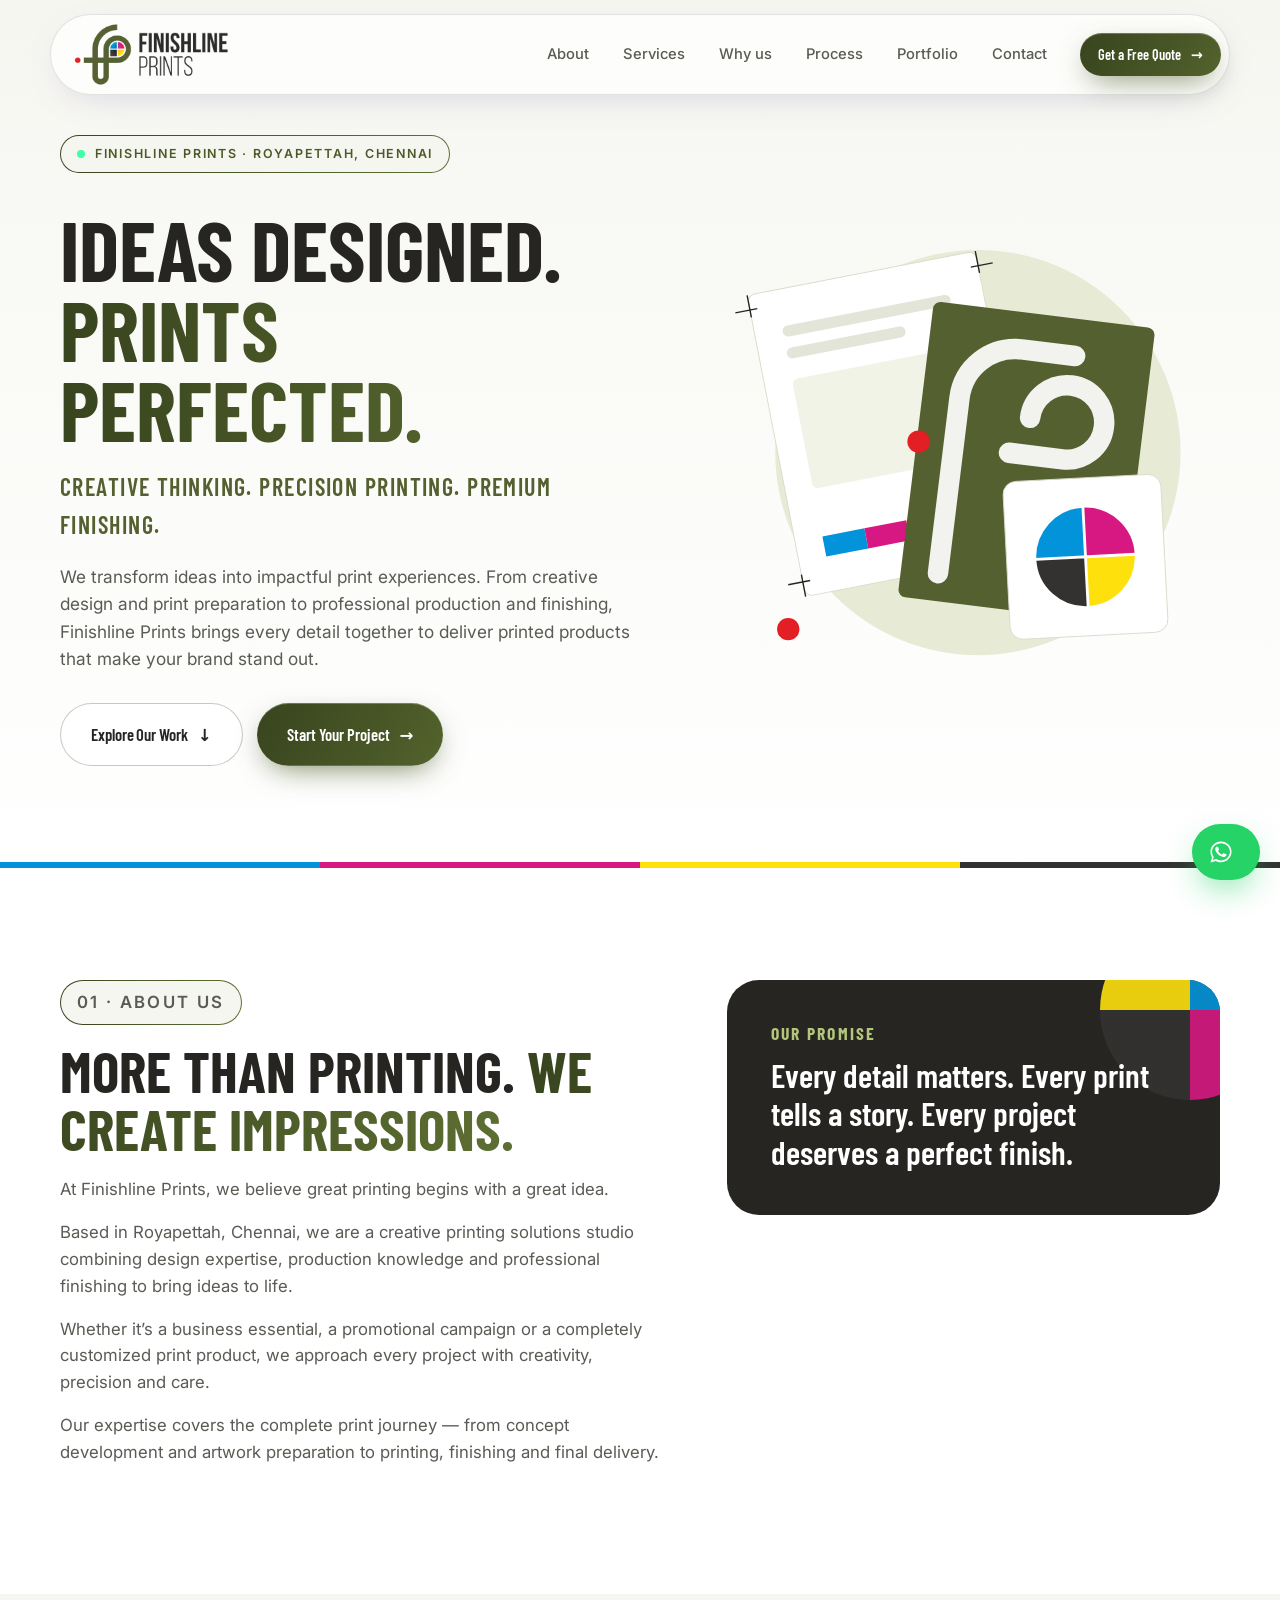
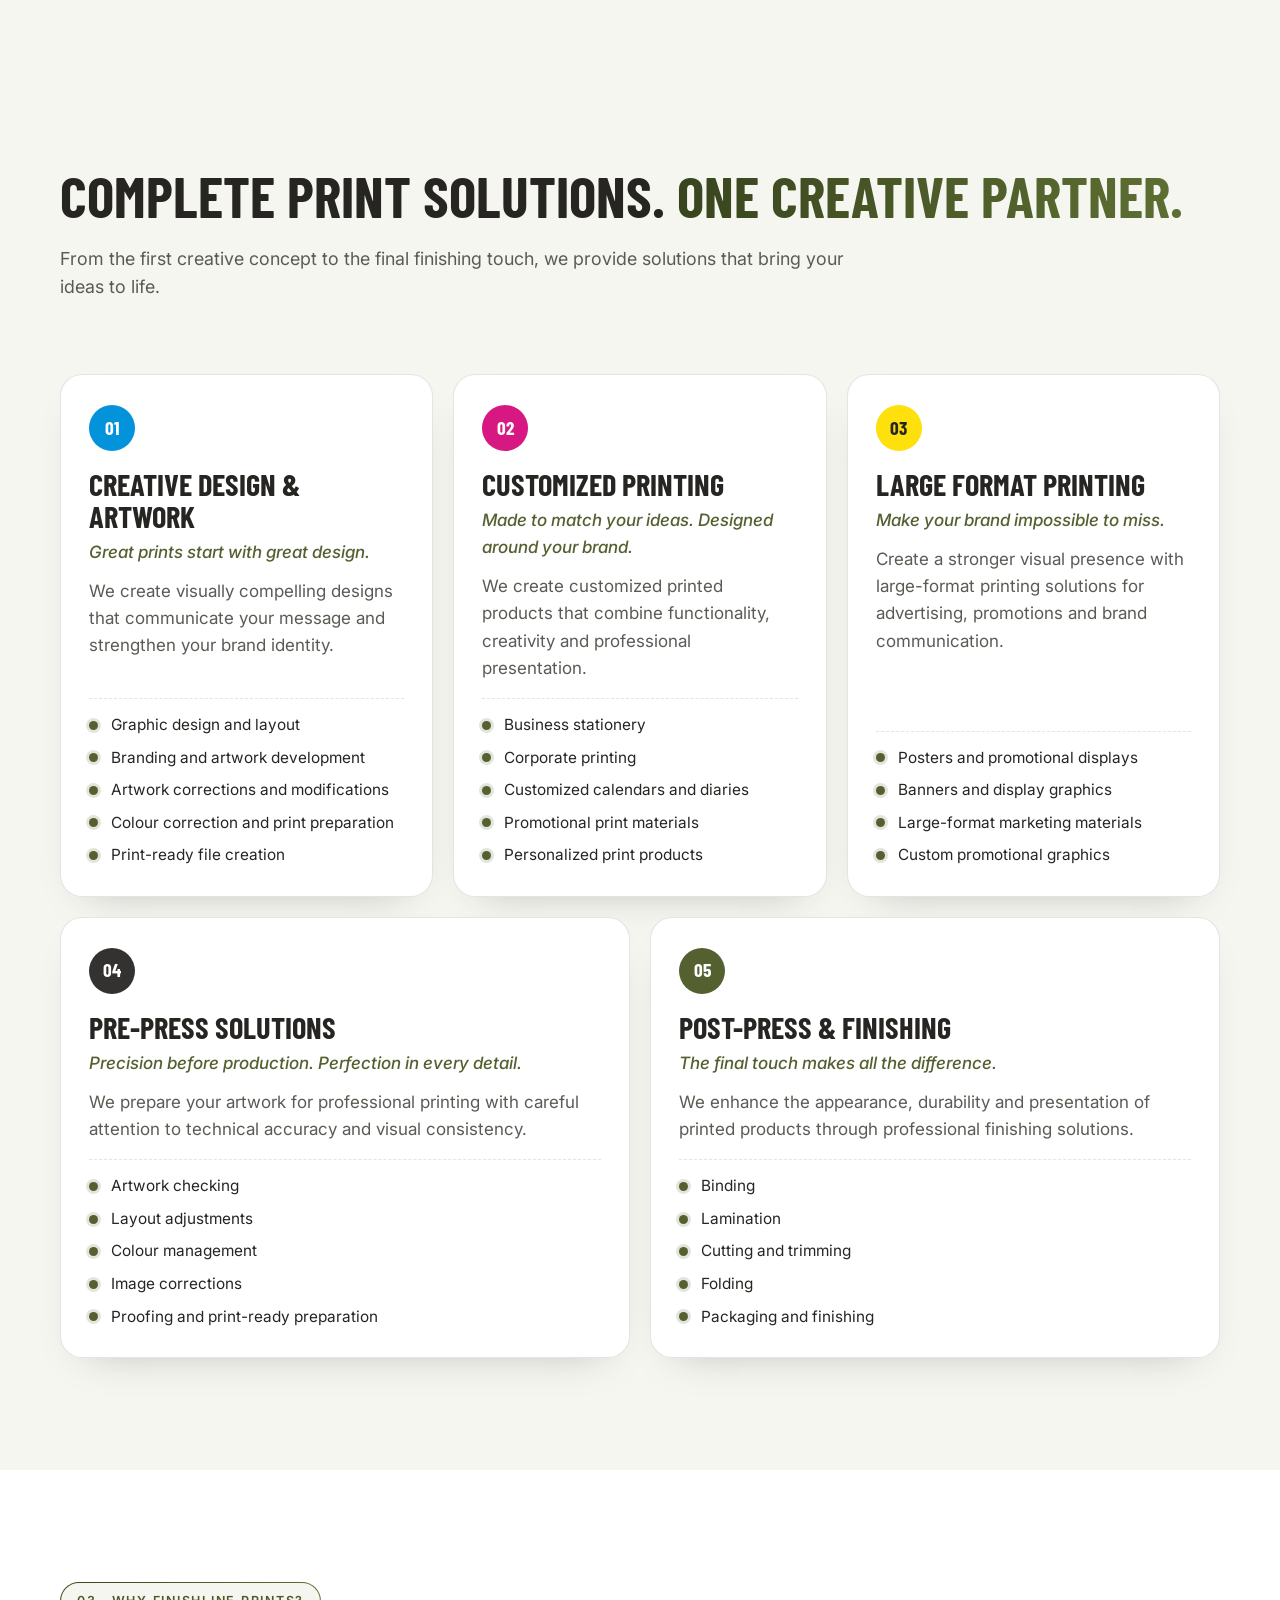
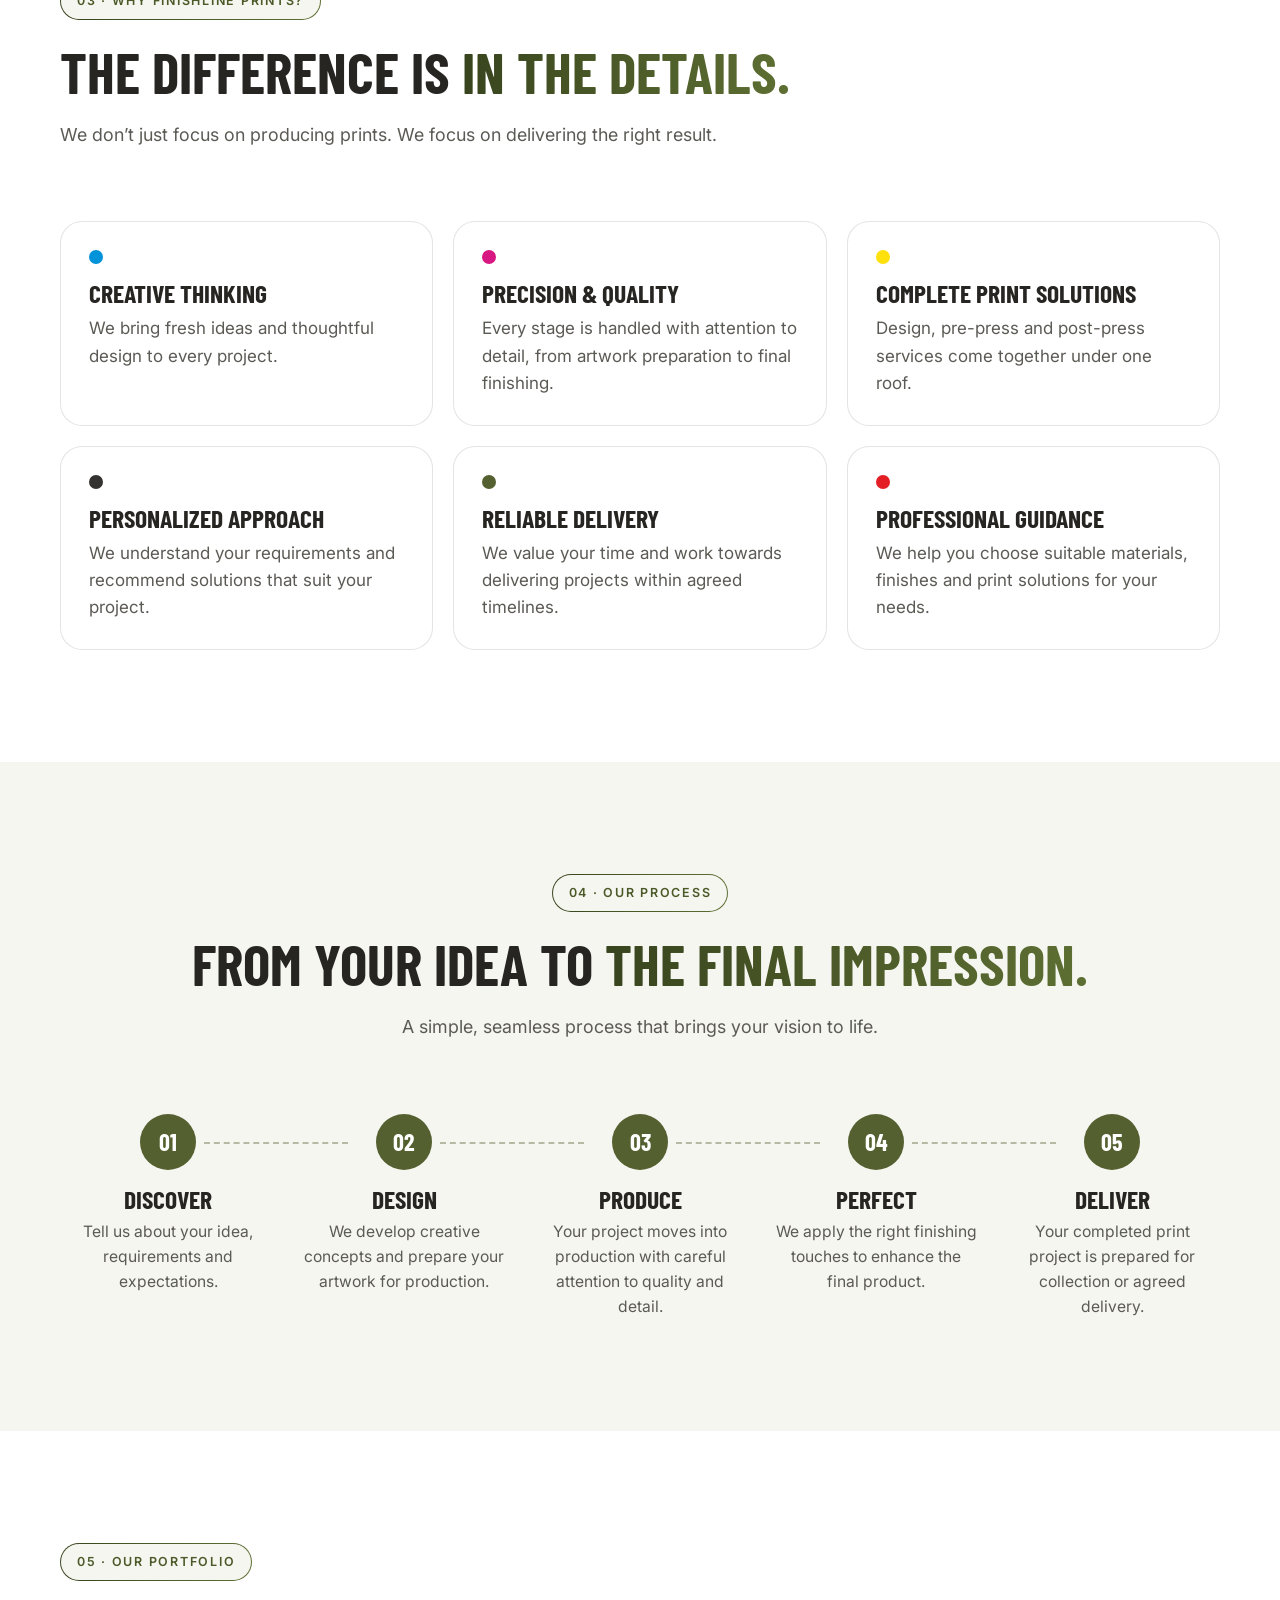
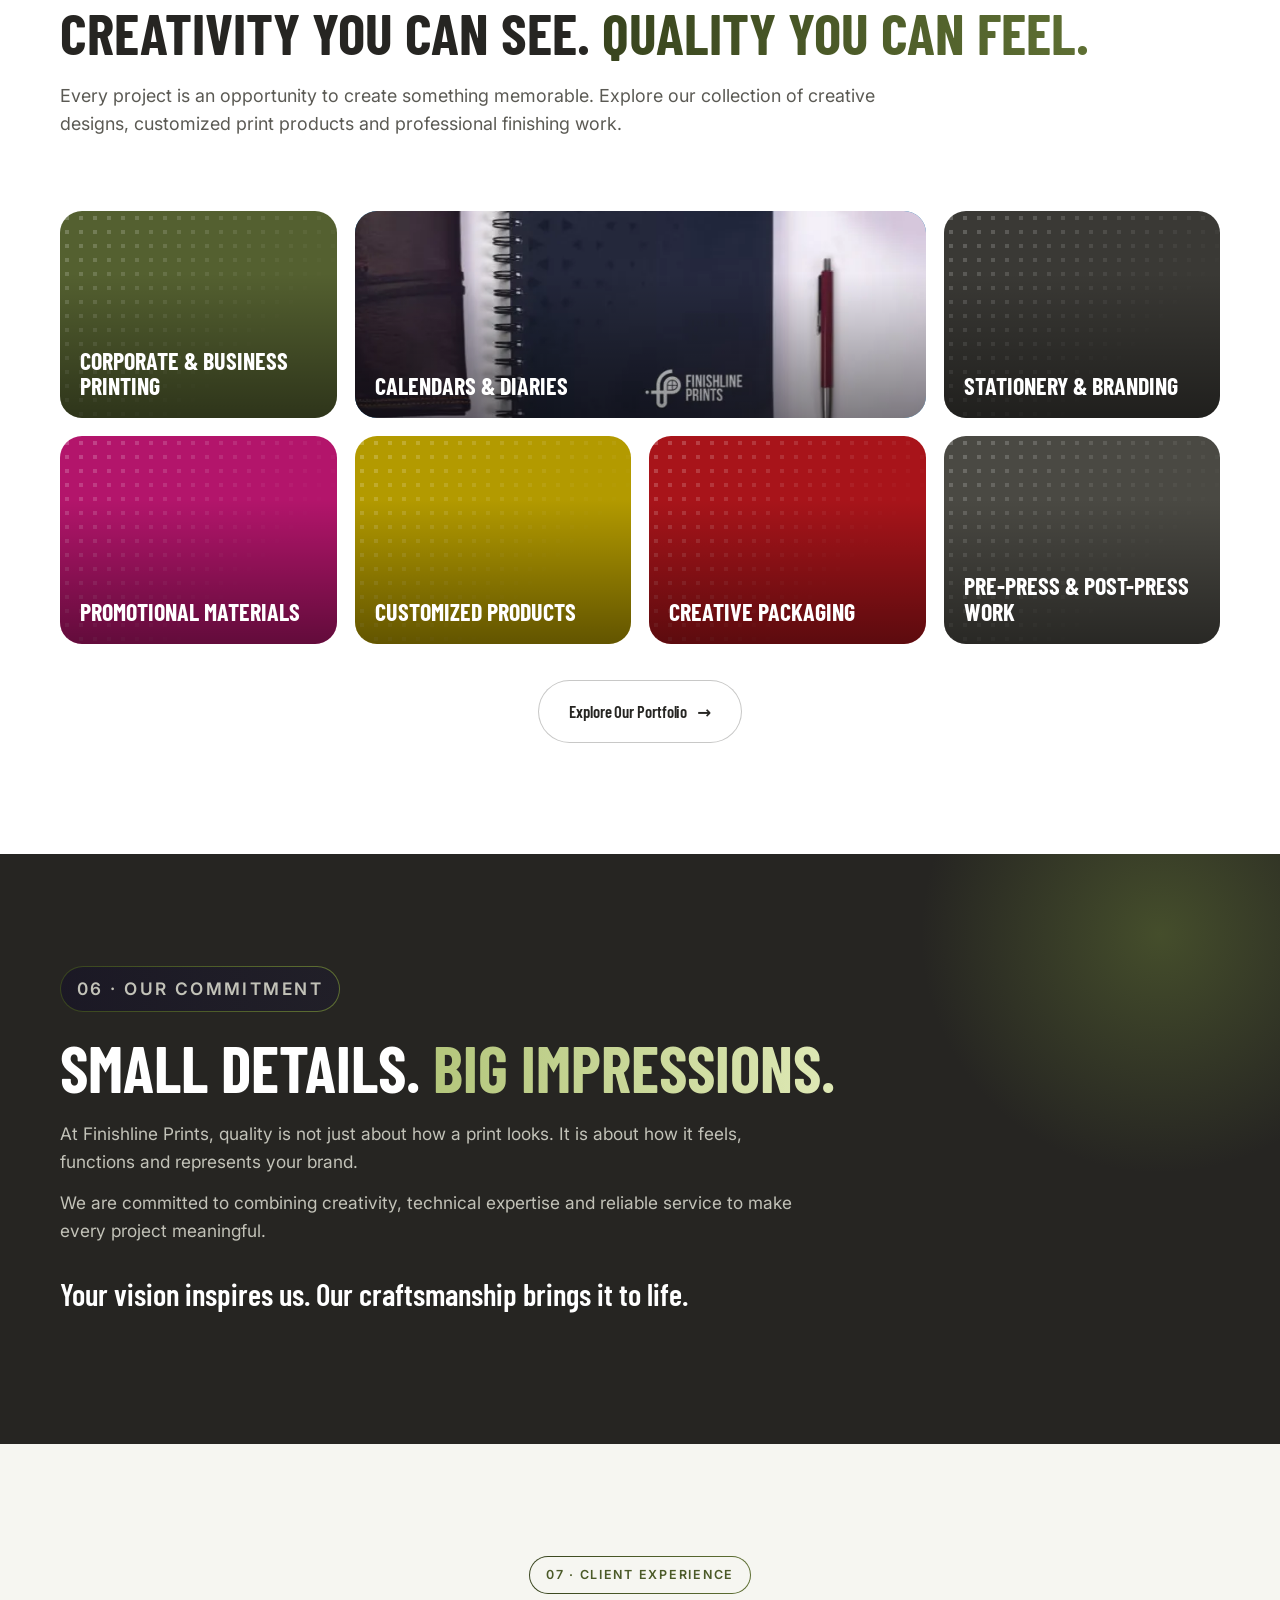
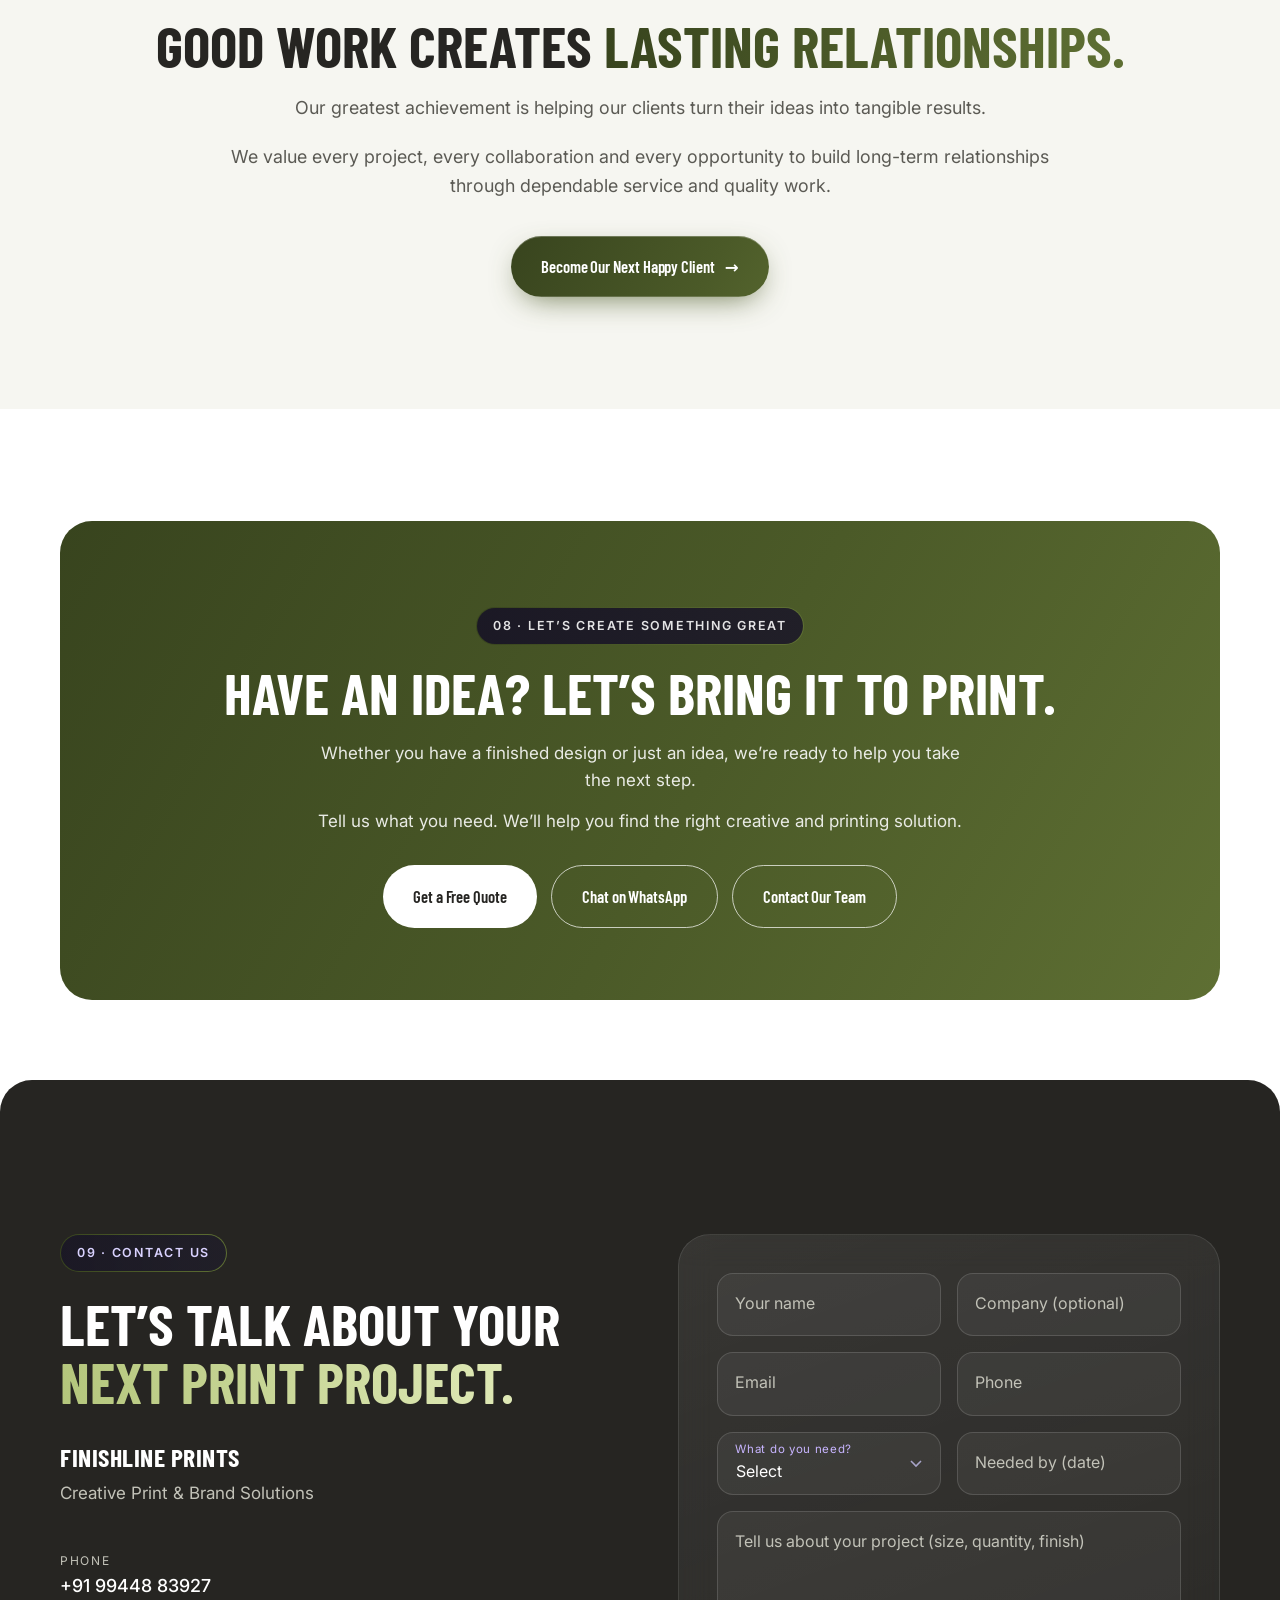
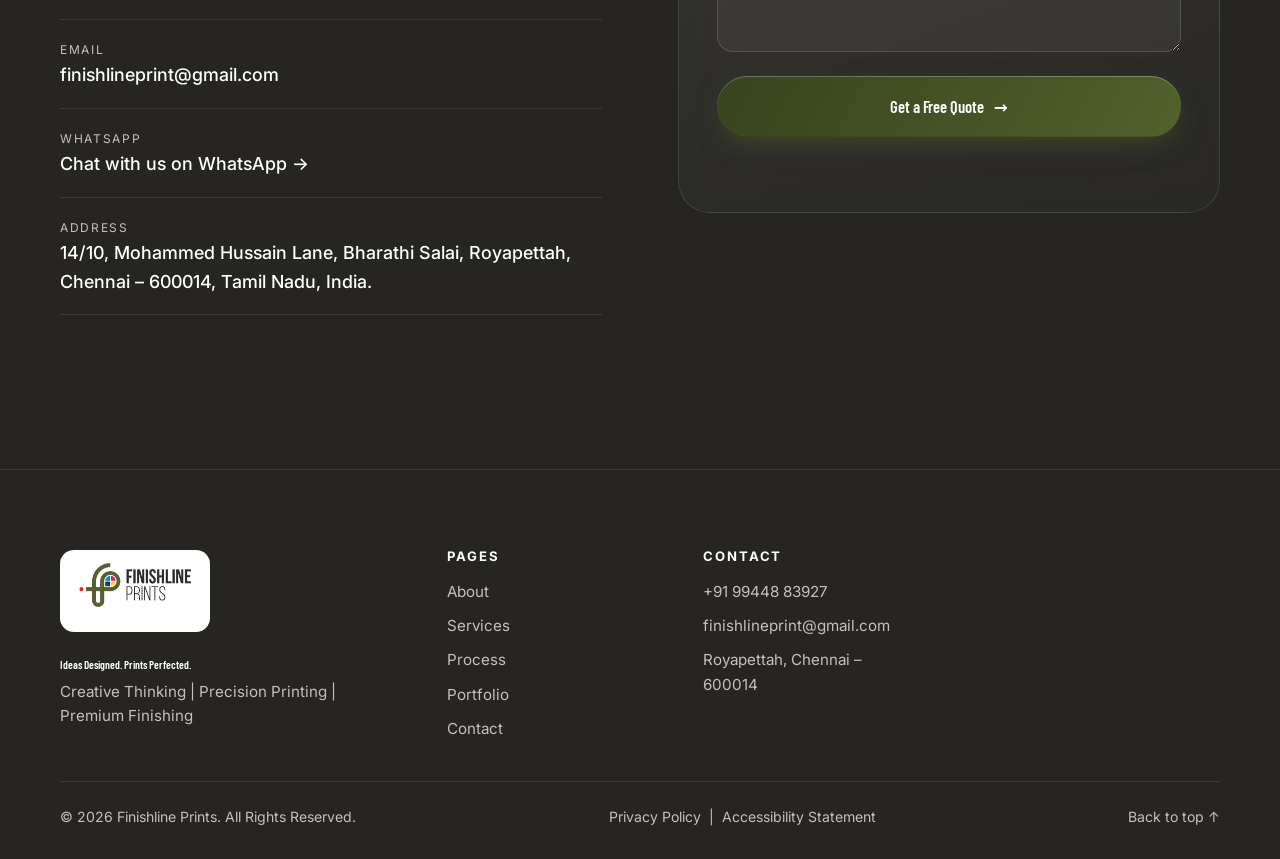
==== index.html @ dc993ac6 "Add files via upload" ====
<!doctype html>
<html lang="en" class="no-js">
<head>
  <meta charset="utf-8">
  <meta name="viewport" content="width=device-width, initial-scale=1, viewport-fit=cover">
  <title>Finishline Prints | Ideas Designed. Prints Perfected. | Royapettah, Chennai</title>
  <!-- DRAFT BUILD: remove the noindex line below ONLY when the owner approves launch (see DEPLOY.md). -->
  <meta name="robots" content="noindex, nofollow">
  <meta name="description" content="Finishline Prints is a creative printing studio in Royapettah, Chennai. Design, customized printing, large format, pre-press and post-press finishing under one roof.">
  <meta name="theme-color" content="#546030">
  <!-- TODO at launch: <link rel="canonical">, og:title / og:description / og:image / og:url (needs the final domain). -->

  <link rel="icon" href="assets/brand/favicon.png" type="image/png">
  <link rel="apple-touch-icon" href="assets/brand/apple-touch-icon.png">
  <link rel="preconnect" href="https://fonts.googleapis.com">
  <link rel="preconnect" href="https://fonts.gstatic.com" crossorigin>
  <link href="https://fonts.googleapis.com/css2?family=Barlow+Condensed:wght@500;600;700&family=Inter:wght@300;400;500;600&display=swap" rel="stylesheet">
  <!-- Change the ?v= value whenever you edit CSS or JS (see DEPLOY.md, caching rule) -->
  <link rel="stylesheet" href="assets/css/style.css?v=2">
  <link rel="stylesheet" href="assets/css/light.css?v=2">
  <link rel="stylesheet" href="assets/css/brand.css?v=2">
  <link rel="stylesheet" href="assets/css/layout.css?v=2">
  <style>[hidden]{display:none!important}</style>

  <script type="application/ld+json">
  {
    "@context": "https://schema.org",
    "@type": "LocalBusiness",
    "name": "Finishline Prints",
    "slogan": "Ideas Designed. Prints Perfected.",
    "description": "Creative print and brand solutions: design, customized printing, large format printing, pre-press and post-press finishing.",
    "email": "finishlineprint@gmail.com",
    "telephone": "+91 99448 83927",
    "image": "assets/brand/logo.png",
    "address": {
      "@type": "PostalAddress",
      "streetAddress": "14/10, Mohammed Hussain Lane, Bharathi Salai, Royapettah",
      "addressLocality": "Chennai",
      "postalCode": "600014",
      "addressRegion": "Tamil Nadu",
      "addressCountry": "IN"
    }
  }
  </script>
</head>
<body>
  <a class="skip" href="#main">Skip to content</a>

  <!-- ============ NAV ============ -->
  <header class="nav" id="top">
    <div class="nav__pill">
      <a href="#top" class="nav__logo" aria-label="Finishline Prints home">
        <img class="logo-img" src="assets/brand/logo.png" alt="Finishline Prints" width="99" height="40">
      </a>
      <nav class="nav__links" aria-label="Primary">
        <a href="#about">About</a>
        <a href="#services">Services</a>
        <a href="#why">Why us</a>
        <a href="#process">Process</a>
        <a href="#portfolio">Portfolio</a>
        <a href="#contact">Contact</a>
      </nav>
      <a href="#contact" class="btn btn--grad btn--sm nav__cta">Get a Free Quote <span aria-hidden="true">→</span></a>
      <button class="nav__burger" aria-label="Open menu" aria-expanded="false" aria-controls="menu">
        <span></span><span></span>
      </button>
    </div>
  </header>

  <div class="menu" id="menu" hidden>
    <nav aria-label="Mobile">
      <a href="#about"><small>01</small>About</a>
      <a href="#services"><small>02</small>Services</a>
      <a href="#why"><small>03</small>Why us</a>
      <a href="#process"><small>04</small>Process</a>
      <a href="#portfolio"><small>05</small>Portfolio</a>
      <a href="#contact"><small>06</small>Contact</a>
    </nav>
    <div class="menu__foot">
      <a href="mailto:finishlineprint@gmail.com">finishlineprint@gmail.com</a>
      <a href="tel:+919944883927">+91 99448 83927</a>
    </div>
  </div>

  <main id="main">

    <!-- ============ HERO ============ -->
    <section class="hero2" aria-labelledby="hero-title">
      <div class="container hero2__grid">
        <div>
          <p class="eyebrow reveal"><span class="pulse"></span> Finishline Prints · Royapettah, Chennai</p>
          <h1 id="hero-title" class="hero2__title reveal">Ideas Designed. <span class="grad">Prints Perfected.</span></h1>
          <p class="hero2__kicker reveal">Creative Thinking. Precision Printing. Premium Finishing.</p>
          <p class="hero2__sub reveal">We transform ideas into impactful print experiences. From creative design and print preparation to professional production and finishing, Finishline Prints brings every detail together to deliver printed products that make your brand stand out.</p>
          <div class="hero2__ctas reveal">
            <a href="#portfolio" class="btn btn--ghost btn--lg">Explore Our Work <span aria-hidden="true">↓</span></a>
            <a href="#contact" class="btn btn--grad btn--lg">Start Your Project <span aria-hidden="true">→</span></a>
          </div>
        </div>

        <!-- Illustration (not a photo): printed sheets, crop marks and a CMYK colour mark, echoing the logo -->
        <svg class="hero2__art reveal" viewBox="0 0 560 520" role="img" aria-label="Illustration of printed sheets with crop marks and a CMYK colour mark">
          <circle cx="300" cy="262" r="218" fill="#e7ebd6"/>
          <g transform="rotate(-11 190 280)">
            <rect x="90" y="70" width="250" height="330" rx="8" fill="#fff" stroke="#d9dccb"/>
            <g stroke="#262522" stroke-width="1.5" fill="none">
              <path d="M74 86h24M90 70v24"/><path d="M356 86h-24M340 70v24" transform="translate(0 0)"/>
              <path d="M74 384h24M90 400v-24"/><path d="M356 384h-24M340 400v-24"/>
            </g>
            <rect x="120" y="340" width="46" height="22" fill="#0393da"/><rect x="166" y="340" width="46" height="22" fill="#d71882"/>
            <rect x="212" y="340" width="46" height="22" fill="#fee00c"/><rect x="258" y="340" width="46" height="22" fill="#333230"/>
            <rect x="120" y="110" width="184" height="12" rx="6" fill="#e3e5d8"/><rect x="120" y="134" width="130" height="12" rx="6" fill="#e3e5d8"/>
            <rect x="120" y="168" width="184" height="120" rx="6" fill="#f1f3e7"/>
          </g>
          <g transform="rotate(7 330 290)">
            <rect x="230" y="110" width="240" height="320" rx="8" fill="#546030"/>
            <path d="M270 400V210a60 60 0 0 1 60-60h58" stroke="#fff" stroke-width="22" stroke-linecap="round" fill="none" opacity=".92"/>
            <path d="M330 262h58a40 40 0 1 0-40-40" stroke="#fff" stroke-width="22" stroke-linecap="round" fill="none" opacity=".92"/>
            <circle cx="232" cy="262" r="12" fill="#e31e25"/>
          </g>
          <g transform="rotate(-3 400 360)">
            <rect x="330" y="290" width="170" height="170" rx="14" fill="#fff" stroke="#d9dccb"/>
            <circle cx="415" cy="375" r="56" fill="#fff"/>
            <path d="M415 375V319a56 56 0 0 0-56 56z" fill="#0393da"/>
            <path d="M415 375h56a56 56 0 0 0-56-56z" fill="#d71882"/>
            <path d="M415 375h-56a56 56 0 0 0 56 56z" fill="#333230"/>
            <path d="M415 375v56a56 56 0 0 0 56-56z" fill="#fee00c"/>
            <circle cx="415" cy="375" r="56" fill="none" stroke="#fff" stroke-width="6"/>
            <path d="M415 306v138M346 375h138" stroke="#fff" stroke-width="3"/>
          </g>
          <circle cx="96" cy="452" r="12" fill="#e31e25"/>
        </svg>
      </div>
    </section>
    <div class="cmyk-bar" aria-hidden="true"><i></i><i></i><i></i><i></i></div>

    <!-- ============ 01 ABOUT ============ -->
    <section class="s-pad" id="about" aria-labelledby="about-title">
      <div class="container s-about">
        <div>
          <p class="eyebrow reveal">01 · About us</p>
          <h2 id="about-title" class="h2 reveal">More Than Printing. <span class="grad">We Create Impressions.</span></h2>
          <p class="reveal">At Finishline Prints, we believe great printing begins with a great idea.</p>
          <p class="reveal">Based in Royapettah, Chennai, we are a creative printing solutions studio combining design expertise, production knowledge and professional finishing to bring ideas to life.</p>
          <p class="reveal">Whether it’s a business essential, a promotional campaign or a completely customized print product, we approach every project with creativity, precision and care.</p>
          <p class="reveal">Our expertise covers the complete print journey — from concept development and artwork preparation to printing, finishing and final delivery.</p>
        </div>
        <aside class="s-promise reveal" aria-label="Our promise">
          <h3>Our Promise</h3>
          <p>Every detail matters. Every print tells a story. Every project deserves a perfect finish.</p>
        </aside>
      </div>
    </section>

    <!-- ============ 02 SERVICES ============ -->
    <section class="s-pad s-alt" id="services" aria-labelledby="services-title">
      <div class="container">
        <header class="section-head">
          <p class="eyebrow reveal">02 · Our services</p>
          <h2 id="services-title" class="h2 reveal">Complete Print Solutions. <span class="grad">One Creative Partner.</span></h2>
          <p class="lead reveal">From the first creative concept to the final finishing touch, we provide solutions that bring your ideas to life.</p>
        </header>

        <div class="s-cards">
          <article class="s-card reveal">
            <span class="s-no">01</span>
            <h3>Creative Design &amp; Artwork</h3>
            <p class="s-tag">Great prints start with great design.</p>
            <p class="s-desc">We create visually compelling designs that communicate your message and strengthen your brand identity.</p>
            <ul class="s-list"><li>Graphic design and layout</li><li>Branding and artwork development</li><li>Artwork corrections and modifications</li><li>Colour correction and print preparation</li><li>Print-ready file creation</li></ul>
          </article>
          <article class="s-card reveal">
            <span class="s-no">02</span>
            <h3>Customized Printing</h3>
            <p class="s-tag">Made to match your ideas. Designed around your brand.</p>
            <p class="s-desc">We create customized printed products that combine functionality, creativity and professional presentation.</p>
            <ul class="s-list"><li>Business stationery</li><li>Corporate printing</li><li>Customized calendars and diaries</li><li>Promotional print materials</li><li>Personalized print products</li></ul>
          </article>
          <article class="s-card reveal">
            <span class="s-no">03</span>
            <h3>Large Format Printing</h3>
            <p class="s-tag">Make your brand impossible to miss.</p>
            <p class="s-desc">Create a stronger visual presence with large-format printing solutions for advertising, promotions and brand communication.</p>
            <ul class="s-list"><li>Posters and promotional displays</li><li>Banners and display graphics</li><li>Large-format marketing materials</li><li>Custom promotional graphics</li></ul>
          </article>
          <article class="s-card reveal">
            <span class="s-no">04</span>
            <h3>Pre-Press Solutions</h3>
            <p class="s-tag">Precision before production. Perfection in every detail.</p>
            <p class="s-desc">We prepare your artwork for professional printing with careful attention to technical accuracy and visual consistency.</p>
            <ul class="s-list"><li>Artwork checking</li><li>Layout adjustments</li><li>Colour management</li><li>Image corrections</li><li>Proofing and print-ready preparation</li></ul>
          </article>
          <article class="s-card reveal">
            <span class="s-no">05</span>
            <h3>Post-Press &amp; Finishing</h3>
            <p class="s-tag">The final touch makes all the difference.</p>
            <p class="s-desc">We enhance the appearance, durability and presentation of printed products through professional finishing solutions.</p>
            <ul class="s-list"><li>Binding</li><li>Lamination</li><li>Cutting and trimming</li><li>Folding</li><li>Packaging and finishing</li></ul>
          </article>
        </div>
      </div>
    </section>

    <!-- ============ 03 WHY ============ -->
    <section class="s-pad" id="why" aria-labelledby="why-title">
      <div class="container">
        <header class="section-head">
          <p class="eyebrow reveal">03 · Why Finishline Prints?</p>
          <h2 id="why-title" class="h2 reveal">The Difference Is <span class="grad">in the Details.</span></h2>
          <p class="lead reveal">We don’t just focus on producing prints. We focus on delivering the right result.</p>
        </header>
        <div class="s-whygrid">
          <article class="s-why reveal"><i></i><h3>Creative Thinking</h3><p>We bring fresh ideas and thoughtful design to every project.</p></article>
          <article class="s-why reveal"><i></i><h3>Precision &amp; Quality</h3><p>Every stage is handled with attention to detail, from artwork preparation to final finishing.</p></article>
          <article class="s-why reveal"><i></i><h3>Complete Print Solutions</h3><p>Design, pre-press and post-press services come together under one roof.</p></article>
          <article class="s-why reveal"><i></i><h3>Personalized Approach</h3><p>We understand your requirements and recommend solutions that suit your project.</p></article>
          <article class="s-why reveal"><i></i><h3>Reliable Delivery</h3><p>We value your time and work towards delivering projects within agreed timelines.</p></article>
          <article class="s-why reveal"><i></i><h3>Professional Guidance</h3><p>We help you choose suitable materials, finishes and print solutions for your needs.</p></article>
        </div>
      </div>
    </section>

    <!-- ============ 04 PROCESS ============ -->
    <section class="s-pad s-alt" id="process" aria-labelledby="process-title">
      <div class="container">
        <header class="section-head s-center">
          <p class="eyebrow reveal">04 · Our process</p>
          <h2 id="process-title" class="h2 reveal">From Your Idea to <span class="grad">the Final Impression.</span></h2>
          <p class="lead reveal">A simple, seamless process that brings your vision to life.</p>
        </header>
        <ol class="s-steps">
          <li class="s-step reveal"><span class="s-step__no">01</span><h3>Discover</h3><p>Tell us about your idea, requirements and expectations.</p></li>
          <li class="s-step reveal"><span class="s-step__no">02</span><h3>Design</h3><p>We develop creative concepts and prepare your artwork for production.</p></li>
          <li class="s-step reveal"><span class="s-step__no">03</span><h3>Produce</h3><p>Your project moves into production with careful attention to quality and detail.</p></li>
          <li class="s-step reveal"><span class="s-step__no">04</span><h3>Perfect</h3><p>We apply the right finishing touches to enhance the final product.</p></li>
          <li class="s-step reveal"><span class="s-step__no">05</span><h3>Deliver</h3><p>Your completed print project is prepared for collection or agreed delivery.</p></li>
        </ol>
      </div>
    </section>

    <!-- ============ 05 PORTFOLIO ============ -->
    <section class="s-pad" id="portfolio" aria-labelledby="portfolio-title">
      <div class="container">
        <header class="section-head">
          <p class="eyebrow reveal">05 · Our portfolio</p>
          <h2 id="portfolio-title" class="h2 reveal">Creativity You Can See. <span class="grad">Quality You Can Feel.</span></h2>
          <p class="lead reveal">Every project is an opportunity to create something memorable. Explore our collection of creative designs, customized print products and professional finishing work.</p>
        </header>
        <div class="s-tiles">
          <article class="tile tile--1 reveal"><h3 class="tile__name">Corporate &amp; Business Printing</h3></article>
          <article class="tile tile--2 reveal"><img src="assets/img/work-diary.webp" alt="A black wire-bound diary with the Finishline Prints logo on the cover" loading="lazy" width="667" height="500"><h3 class="tile__name">Calendars &amp; Diaries</h3></article>
          <article class="tile tile--3 reveal"><h3 class="tile__name">Stationery &amp; Branding</h3></article>
          <article class="tile tile--4 reveal"><h3 class="tile__name">Promotional Materials</h3></article>
          <article class="tile tile--5 reveal"><h3 class="tile__name">Customized Products</h3></article>
          <article class="tile tile--6 reveal"><h3 class="tile__name">Creative Packaging</h3></article>
          <article class="tile tile--7 reveal"><h3 class="tile__name">Pre-Press &amp; Post-Press Work</h3></article>
        </div>
        <p class="s-more reveal"><a class="btn btn--ghost btn--lg" href="https://wa.me/919944883927?text=Hi%20Finishline%20Prints%2C%20I%27d%20like%20to%20see%20your%20portfolio." target="_blank" rel="noopener">Explore Our Portfolio <span aria-hidden="true">→</span></a></p>
      </div>
    </section>

    <!-- ============ 06 COMMITMENT ============ -->
    <section class="band s-pad dark" aria-labelledby="commit-title">
      <div class="container">
        <p class="eyebrow eyebrow--dark reveal">06 · Our commitment</p>
        <h2 id="commit-title" class="band__title reveal">Small Details. <span class="grad">Big Impressions.</span></h2>
        <p class="reveal">At Finishline Prints, quality is not just about how a print looks. It is about how it feels, functions and represents your brand.</p>
        <p class="reveal">We are committed to combining creativity, technical expertise and reliable service to make every project meaningful.</p>
        <p class="band__close reveal">Your vision inspires us. Our craftsmanship brings it to life.</p>
      </div>
    </section>

    <!-- ============ 07 CLIENT EXPERIENCE ============ -->
    <section class="s-pad s-alt s-center" aria-labelledby="client-title">
      <div class="container">
        <p class="eyebrow reveal">07 · Client experience</p>
        <h2 id="client-title" class="h2 reveal">Good Work Creates <span class="grad">Lasting Relationships.</span></h2>
        <p class="lead reveal">Our greatest achievement is helping our clients turn their ideas into tangible results.</p>
        <p class="lead reveal">We value every project, every collaboration and every opportunity to build long-term relationships through dependable service and quality work.</p>
        <p class="s-more reveal"><a href="#contact" class="btn btn--grad btn--lg">Become Our Next Happy Client <span aria-hidden="true">→</span></a></p>
      </div>
    </section>

    <!-- ============ 08 LET'S CREATE ============ -->
    <section class="s-pad" aria-labelledby="cta-title">
      <div class="container">
        <div class="s-cta reveal">
          <p class="eyebrow eyebrow--dark">08 · Let’s create something great</p>
          <h2 id="cta-title" class="h2">Have an Idea? Let’s Bring It to Print.</h2>
          <p>Whether you have a finished design or just an idea, we’re ready to help you take the next step.</p>
          <p>Tell us what you need. We’ll help you find the right creative and printing solution.</p>
          <div class="s-cta__btns">
            <a href="#contact" class="btn btn--white btn--lg">Get a Free Quote</a>
            <a href="https://wa.me/919944883927?text=Hi%20Finishline%20Prints%2C%20I%27d%20like%20to%20discuss%20a%20print%20project." target="_blank" rel="noopener" class="btn btn--outline-w btn--lg">Chat on WhatsApp</a>
            <a href="#contact" class="btn btn--outline-w btn--lg">Contact Our Team</a>
          </div>
        </div>
      </div>
    </section>

    <!-- ============ 09 CONTACT ============ -->
    <section class="contact dark" id="contact" aria-labelledby="contact-title">
      <div class="container contact__grid">
        <div class="contact__copy">
          <p class="eyebrow eyebrow--dark reveal">09 · Contact us</p>
          <h2 id="contact-title" class="h2 h2--xl reveal">Let’s Talk About Your <span class="grad">Next Print Project.</span></h2>
          <p class="contact__name reveal">Finishline Prints</p>
          <p class="contact__sub reveal">Creative Print &amp; Brand Solutions</p>
          <ul class="contact__info reveal">
            <li><span>Phone</span><a href="tel:+919944883927">+91 99448 83927</a></li>
            <li><span>Email</span><a href="mailto:finishlineprint@gmail.com">finishlineprint@gmail.com</a></li>
            <li><span>WhatsApp</span><a href="https://wa.me/919944883927?text=Hi%20Finishline%20Prints%2C%20I%27d%20like%20to%20discuss%20a%20print%20project." target="_blank" rel="noopener">Chat with us on WhatsApp →</a></li>
            <li><span>Address</span><a href="https://www.google.com/maps/search/?api=1&amp;query=14%2F10+Mohammed+Hussain+Lane+Bharathi+Salai+Royapettah+Chennai+600014" target="_blank" rel="noopener">14/10, Mohammed Hussain Lane, Bharathi Salai, Royapettah, Chennai – 600014, Tamil Nadu, India.</a></li>
          </ul>
        </div>

        <form class="form glass reveal" name="contact" method="POST" action="/thank-you.html" data-netlify="true" netlify-honeypot="bot-field">
          <input type="hidden" name="form-name" value="contact">
          <p class="visually-hidden"><label>Don't fill this out: <input name="bot-field" tabindex="-1" autocomplete="off"></label></p>

          <div class="form__row">
            <div class="field"><input id="f-name" name="name" required autocomplete="name" placeholder=" "><label for="f-name">Your name</label></div>
            <div class="field"><input id="f-company" name="company" autocomplete="organization" placeholder=" "><label for="f-company">Company (optional)</label></div>
          </div>
          <div class="form__row">
            <div class="field"><input id="f-email" type="email" name="email" required autocomplete="email" placeholder=" "><label for="f-email">Email</label></div>
            <div class="field"><input id="f-phone" type="tel" name="phone" autocomplete="tel" placeholder=" "><label for="f-phone">Phone</label></div>
          </div>
          <div class="form__row">
            <div class="field field--select">
              <select id="f-service" name="service">
                <option value="">Select</option>
                <option>Creative Design &amp; Artwork</option>
                <option>Customized Printing</option>
                <option>Large Format Printing</option>
                <option>Pre-Press Solutions</option>
                <option>Post-Press &amp; Finishing</option>
                <option>Not sure yet</option>
              </select>
              <label for="f-service" class="is-static">What do you need?</label>
            </div>
            <div class="field"><input id="f-deadline" name="deadline" placeholder=" "><label for="f-deadline">Needed by (date)</label></div>
          </div>
          <div class="field"><textarea id="f-msg" name="message" rows="4" required placeholder=" "></textarea><label for="f-msg">Tell us about your project (size, quantity, finish)</label></div>

          <button type="submit" class="btn btn--grad btn--lg btn--block">Get a Free Quote <span aria-hidden="true">→</span></button>
          <p class="form__status" role="status" aria-live="polite"></p>
        </form>
      </div>
    </section>
  </main>

  <!-- ============ FOOTER ============ -->
  <footer class="footer">
    <div class="container">
      <div class="footer__top">
        <div class="footer__brand">
          <a class="footer__logo" href="#top" aria-label="Finishline Prints, back to top"><img src="assets/brand/logo.png" alt="Finishline Prints" width="114" height="46"></a>
          <p class="footer__tag">Ideas Designed. Prints Perfected.</p>
          <p>Creative Thinking | Precision Printing | Premium Finishing</p>
        </div>
        <nav class="footer__col" aria-label="Footer">
          <h4>Pages</h4>
          <a href="#about">About</a><a href="#services">Services</a><a href="#process">Process</a><a href="#portfolio">Portfolio</a><a href="#contact">Contact</a>
        </nav>
        <div class="footer__col">
          <h4>Contact</h4>
          <a href="tel:+919944883927">+91 99448 83927</a>
          <a href="mailto:finishlineprint@gmail.com">finishlineprint@gmail.com</a>
          <span>Royapettah, Chennai – 600014</span>
        </div>
      </div>
      <div class="footer__bottom">
        <span>© <span data-year>2026</span> Finishline Prints. All Rights Reserved.</span>
        <span class="footer__legal"><a href="privacy.html">Privacy Policy</a> &nbsp;|&nbsp; <a href="accessibility.html">Accessibility Statement</a></span>
        <a href="#top" class="totop">Back to top ↑</a>
      </div>
    </div>
  </footer>

  <a class="wa" href="https://wa.me/919944883927?text=Hi%20Finishline%20Prints%2C%20I%27d%20like%20to%20discuss%20a%20print%20project." target="_blank" rel="noopener" aria-label="Chat with Finishline Prints on WhatsApp">
    <svg viewBox="0 0 32 32" aria-hidden="true"><path d="M16 3C8.8 3 3 8.7 3 15.8c0 2.5.7 4.9 2 6.9L3 29l6.5-2c1.9 1 4.1 1.6 6.5 1.6 7.2 0 13-5.7 13-12.8S23.2 3 16 3zm0 23.4c-2.1 0-4.1-.6-5.8-1.7l-.4-.2-3.9 1.2 1.2-3.7-.3-.4c-1.2-1.7-1.8-3.7-1.8-5.8C5 9.9 9.9 5.2 16 5.2s11 4.7 11 10.6-4.9 10.6-11 10.6zm6-7.9c-.3-.2-2-1-2.3-1.1-.3-.1-.5-.2-.8.2-.2.3-.9 1.1-1.1 1.3-.2.2-.4.3-.7.1-.3-.2-1.4-.5-2.7-1.6-1-.9-1.7-2-1.9-2.3-.2-.3 0-.5.2-.7l.5-.6c.2-.2.2-.3.3-.6.1-.2 0-.4 0-.6l-1-2.5c-.3-.7-.6-.6-.8-.6h-.7c-.2 0-.6.1-.9.4-.3.3-1.2 1.1-1.2 2.8s1.2 3.2 1.4 3.5c.2.2 2.4 3.6 5.8 5 .8.3 1.4.5 1.9.7.8.3 1.6.2 2.2.1.7-.1 2-.8 2.3-1.6.3-.8.3-1.4.2-1.6-.1-.1-.3-.2-.7-.4z"/></svg>
    <span>Chat with us</span>
  </a>

  <script src="assets/js/main.js?v=2" defer></script>
</body>
</html>
---- assets/css/style.css ----
/* =========================================================
   Base styles (shared site engine).
   Client colours live in brand.css, loaded AFTER this file.
   ========================================================= */
:root {
  --ink: #0e0a18;
  --ink-2: #161126;
  --ink-3: #1e1735;
  --navy: #3c4881;
  --gold: #fbc33b;
  --blue-rgb: 26, 18, 245;
  --violet-rgb: 139, 20, 249;
  --magenta-rgb: 228, 10, 247;
  --blue: #1a12f5;
  --violet: #8b14f9;
  --magenta: #e40af7;
  --pink: #ff1f8e;
  --coral: #ff5a3c;
  --lav: #f5f3ff;
  --lav-2: #ece8ff;
  --white: #ffffff;
  --text: #16142b;
  --muted: #5d5a7a;
  --muted-d: #a8a4c8;
  --line: rgba(22, 20, 43, .1);
  --line-d: rgba(255, 255, 255, .1);

  --grad: linear-gradient(90deg, var(--blue) 0%, var(--violet) 48%, var(--magenta) 100%);
  --grad-hot: linear-gradient(90deg, var(--pink) 0%, var(--coral) 100%);
  --grad-tri: linear-gradient(120deg, var(--blue), var(--violet) 40%, var(--magenta) 70%, var(--pink));

  --f-display: "Inter Tight", "Inter", system-ui, -apple-system, "Segoe UI", sans-serif;
  --f-body: "Inter", system-ui, -apple-system, "Segoe UI", sans-serif;

  --r-sm: 12px;
  --r: 22px;
  --r-lg: 32px;
  --ease: cubic-bezier(.2, .7, .1, 1);
  --ease-out: cubic-bezier(.16, 1, .3, 1);
  --container: 1240px;
  --gutter: clamp(16px, 4vw, 40px);
}

/* ---------- Reset ---------- */
*, *::before, *::after { box-sizing: border-box; }
html { scroll-behavior: smooth; -webkit-text-size-adjust: 100%; text-size-adjust: 100%; overflow-x: hidden; }
@supports (overflow: clip) { html, body { overflow-x: clip; } }
body {
  margin: 0;
  font-family: var(--f-body);
  font-size: 17px;
  line-height: 1.6;
  color: var(--text);
  background: var(--ink);
  -webkit-font-smoothing: antialiased;
  -moz-osx-font-smoothing: grayscale;
  overflow-x: clip; /* clip, not hidden: hidden would make body a scroll box and break sticky sections */
}
body.is-loading { overflow: hidden; }
img { max-width: 100%; display: block; height: auto; }
a { color: inherit; text-decoration: none; }
button { font: inherit; color: inherit; background: none; border: 0; cursor: pointer; }
h1, h2, h3, h4 { font-family: var(--f-display); margin: 0; line-height: 1.05; letter-spacing: -.02em; }
p { margin: 0; }
ul, ol { margin: 0; padding: 0; list-style: none; }
::selection { background: var(--violet); color: #fff; }
:focus-visible { outline: 2px solid var(--violet); outline-offset: 3px; border-radius: 6px; }

.visually-hidden { position: absolute !important; width: 1px; height: 1px; overflow: hidden; clip: rect(0 0 0 0); white-space: nowrap; }
.skip { position: fixed; left: 16px; top: -60px; z-index: 999; background: #fff; color: var(--ink); padding: 10px 16px; border-radius: 10px; transition: top .2s; }
.skip:focus { top: 16px; }

.container { width: 100%; max-width: var(--container); margin-inline: auto; padding-inline: var(--gutter); }
section { position: relative; max-width: 100%; }
.light { background: var(--lav); color: var(--text); }
.dark { background: var(--ink); color: #fff; }

/* ---------- Type helpers ---------- */
.grad, .grad-hot {
  background: var(--grad);
  -webkit-background-clip: text; background-clip: text;
  -webkit-text-fill-color: transparent; color: transparent;
}
.grad-hot { background-image: var(--grad-hot); }
.h2 { font-size: clamp(2.2rem, 5.4vw, 4.4rem); font-weight: 700; letter-spacing: -.035em; }
.h2--xl { font-size: clamp(2.4rem, 6vw, 5rem); }
.lead { font-size: clamp(1.05rem, 1.4vw, 1.25rem); color: var(--muted); max-width: 46ch; margin-top: 20px; }
.dark .lead { color: var(--muted-d); }
.eyebrow {
  display: inline-flex; align-items: center; gap: 10px;
  font-size: .78rem; font-weight: 600; letter-spacing: .14em; text-transform: uppercase;
  padding: 8px 16px; border-radius: 999px;
  border: 1px solid transparent;
  background: linear-gradient(var(--lav), var(--lav)) padding-box, var(--grad) border-box;
  color: var(--violet);
  margin-bottom: 22px;
}
.eyebrow--dark {
  background: linear-gradient(rgba(22, 17, 38, .85), rgba(22, 17, 38, .85)) padding-box, var(--grad) border-box;
  color: #d9d2ff;
}
.section-head { margin-bottom: clamp(40px, 6vw, 72px); }
.section-head--center { text-align: center; }
.section-head--center .lead { margin-inline: auto; }
.link { color: var(--violet); text-decoration: underline; text-underline-offset: 3px; }

/* ---------- Buttons ---------- */
.btn {
  --pad: 14px 22px;
  position: relative; display: inline-flex; align-items: center; justify-content: center; gap: 10px;
  padding: var(--pad); border-radius: 999px;
  font-family: var(--f-display); font-weight: 600; font-size: .98rem; letter-spacing: -.005em;
  transition: transform .4s var(--ease-out), box-shadow .4s var(--ease-out), background .3s;
  white-space: nowrap; will-change: transform;
}
.btn--sm { --pad: 10px 18px; font-size: .9rem; }
.btn--lg { --pad: 17px 30px; font-size: 1.04rem; }
.btn--block { width: 100%; }
.btn--grad {
  color: #fff;
  background: var(--grad-tri); background-size: 200% 100%; background-position: 0% 50%;
  box-shadow: 0 10px 30px -10px rgba(var(--violet-rgb), .8), inset 0 1px 0 rgba(255, 255, 255, .25);
}
.btn--grad:hover { background-position: 100% 50%; box-shadow: 0 16px 44px -10px rgba(var(--magenta-rgb), .7), inset 0 1px 0 rgba(255, 255, 255, .25); }
.btn--ghost { color: #fff; background: rgba(255, 255, 255, .06); border: 1px solid rgba(255, 255, 255, .18); backdrop-filter: blur(10px); }
.btn--ghost:hover { background: rgba(255, 255, 255, .12); }
.btn--dark { color: #fff; background: var(--ink); margin-top: 32px; }
.btn--dark:hover { background: var(--ink-3); box-shadow: 0 16px 40px -14px rgba(22, 17, 38, .7); }
.play { width: 22px; height: 22px; border-radius: 50%; background: #fff; position: relative; }
.play::after { content: ""; position: absolute; left: 8px; top: 6px; border-left: 8px solid var(--ink); border-top: 5px solid transparent; border-bottom: 5px solid transparent; }

/* ---------- Preloader ---------- */
.preloader {
  position: fixed; inset: 0; z-index: 1000; background: var(--ink);
  display: grid; place-items: center;
  transition: opacity .7s var(--ease), visibility .7s;
}
.preloader.is-done { opacity: 0; visibility: hidden; }
.preloader__inner { display: grid; justify-items: center; gap: 22px; }
.preloader__mark { width: 60px; animation: markIn 1s var(--ease-out) both; filter: drop-shadow(0 0 24px rgba(var(--violet-rgb), .6)); }
.preloader__bar { width: 180px; height: 2px; background: rgba(255, 255, 255, .1); border-radius: 2px; overflow: hidden; }
.preloader__bar span { display: block; height: 100%; width: 0; background: var(--grad); animation: load 1.1s var(--ease) forwards .15s; }
.preloader__text { color: var(--muted-d); font-size: .78rem; letter-spacing: .3em; text-transform: uppercase; }
.preloader__text i { font-style: normal; color: var(--magenta); }
@keyframes markIn { from { opacity: 0; transform: scale(.6) rotate(-12deg); } }
@keyframes load { to { width: 100%; } }

/* ---------- Progress & cursor ---------- */
.progress { position: fixed; inset: 0 0 auto 0; height: 2px; z-index: 120; pointer-events: none; }
.progress span { display: block; height: 100%; width: 100%; background: var(--grad); transform-origin: 0 50%; transform: scaleX(0); }
.cursor { display: none;
  position: fixed; left: 0; top: 0; width: 380px; height: 380px; margin: -190px 0 0 -190px; z-index: 1;
  border-radius: 50%; pointer-events: none; opacity: 0; transition: opacity .4s;
  background: radial-gradient(circle, rgba(var(--violet-rgb), .16), transparent 62%);
  mix-blend-mode: screen;
}
@media (hover: hover) and (pointer: fine) { .cursor { display: block; } .cursor.is-on { opacity: 1; } }

/* ---------- Nav ---------- */
.nav { position: fixed; inset: 14px 0 auto; z-index: 100; padding-inline: var(--gutter); pointer-events: none; }
.nav__pill {
  pointer-events: auto;
  max-width: 1180px; margin-inline: auto;
  display: flex; align-items: center; gap: 18px;
  padding: 8px 8px 8px 22px; border-radius: 999px;
  background: rgba(22, 17, 38, .55);
  border: 1px solid rgba(255, 255, 255, .1);
  backdrop-filter: blur(18px) saturate(160%); -webkit-backdrop-filter: blur(18px) saturate(160%);
  box-shadow: 0 10px 40px -12px rgba(0, 0, 0, .5);
  transition: transform .5s var(--ease-out), background .3s, max-width .5s var(--ease-out);
}
.nav.is-scrolled .nav__pill { background: rgba(22, 17, 38, .78); max-width: 1080px; }
.nav.is-hidden .nav__pill { transform: translateY(-120%); }
.nav__logo img { width: 156px; height: auto; }
.nav__links { display: flex; gap: 4px; margin-left: auto; }
.nav__links a {
  position: relative; color: rgba(255, 255, 255, .72); font-size: .92rem; font-weight: 500;
  padding: 9px 15px; border-radius: 999px; transition: color .25s, background .25s;
}
.nav__links a:hover { color: #fff; background: rgba(255, 255, 255, .07); }
.nav__links a.is-active { color: #fff; background: linear-gradient(90deg, rgba(var(--blue-rgb), .28), rgba(var(--magenta-rgb), .28)); }
.nav__burger { display: none; width: 44px; height: 44px; border-radius: 50%; background: rgba(255, 255, 255, .08); margin-left: auto; position: relative; }
.nav__burger span { position: absolute; left: 13px; right: 13px; height: 2px; background: #fff; border-radius: 2px; transition: transform .4s var(--ease-out), top .4s var(--ease-out); }
.nav__burger span:first-child { top: 17px; }
.nav__burger span:last-child { top: 25px; }
.nav__burger[aria-expanded="true"] span:first-child { top: 21px; transform: rotate(45deg); }
.nav__burger[aria-expanded="true"] span:last-child { top: 21px; transform: rotate(-45deg); }

.menu {
  position: fixed; inset: 0; z-index: 90; background: rgba(14, 10, 24, .96); backdrop-filter: blur(20px);
  display: flex; flex-direction: column; justify-content: center; padding: 100px var(--gutter) 40px;
  opacity: 0; transition: opacity .4s var(--ease);
}
.menu[hidden] { display: none !important; }
.menu:not(.is-open) { pointer-events: none; }
.menu.is-open { opacity: 1; }
.menu nav { display: grid; gap: 6px; }
.menu nav a {
  font-family: var(--f-display); font-size: clamp(2.2rem, 10vw, 3.4rem); font-weight: 600; color: #fff; letter-spacing: -.03em;
  display: flex; align-items: baseline; gap: 14px; transform: translateY(20px); opacity: 0;
  transition: transform .6s var(--ease-out), opacity .6s var(--ease-out);
}
.menu nav a small { font-size: .8rem; color: var(--magenta); font-family: var(--f-body); letter-spacing: .1em; }
.menu.is-open nav a { transform: none; opacity: 1; }
.menu.is-open nav a:nth-child(2) { transition-delay: .05s; }
.menu.is-open nav a:nth-child(3) { transition-delay: .1s; }
.menu.is-open nav a:nth-child(4) { transition-delay: .15s; }
.menu.is-open nav a:nth-child(5) { transition-delay: .2s; }
.menu.is-open nav a:nth-child(6) { transition-delay: .25s; }
.menu__foot { margin-top: 48px; display: grid; gap: 8px; color: var(--muted-d); }

/* =========================================================
   HERO
   ========================================================= */
.hero {
  min-height: 100svh; min-height: 100vh;
  display: grid; place-items: center; text-align: center;
  padding: 130px var(--gutter) 130px; overflow: hidden; isolation: isolate;
  background: radial-gradient(120% 80% at 50% 0%, #17123a 0%, var(--ink) 60%);
  color: #fff;
}
@supports (min-height: 100svh) { .hero { min-height: 100svh; } }
.hero__canvas { position: absolute; inset: 0; width: 100%; height: 100%; z-index: -1; }
.hero__grid {
  position: absolute; inset: 0; z-index: -2; opacity: .5;
  background-image: linear-gradient(rgba(255, 255, 255, .045) 1px, transparent 1px), linear-gradient(90deg, rgba(255, 255, 255, .045) 1px, transparent 1px);
  background-size: 64px 64px;
  -webkit-mask-image: radial-gradient(ellipse 70% 60% at 50% 40%, #000 20%, transparent 75%);
  mask-image: radial-gradient(ellipse 70% 60% at 50% 40%, #000 20%, transparent 75%);
}
.aurora { position: absolute; inset: 0; z-index: -3; overflow: hidden; pointer-events: none; }
.aurora i { position: absolute; border-radius: 50%; filter: blur(90px); opacity: .55; animation: drift 18s ease-in-out infinite alternate; }
.aurora i:nth-child(1) { width: 46vw; height: 46vw; left: -10vw; top: 5%; background: var(--blue); }
.aurora i:nth-child(2) { width: 40vw; height: 40vw; right: -8vw; top: 0; background: var(--magenta); animation-duration: 22s; animation-delay: -6s; }
.aurora i:nth-child(3) { width: 36vw; height: 36vw; left: 32vw; bottom: -18vw; background: var(--violet); animation-duration: 26s; animation-delay: -12s; }
.aurora--soft i { opacity: .28; }
@keyframes drift {
  0% { transform: translate(0, 0) scale(1); }
  50% { transform: translate(6vw, 4vw) scale(1.15); }
  100% { transform: translate(-4vw, -3vw) scale(.95); }
}

.hero__content { position: relative; z-index: 2; max-width: min(980px, 100%); min-width: 0; display: grid; justify-items: center; }
.hero__content > * { max-width: 100%; }
.pulse { width: 8px; height: 8px; border-radius: 50%; background: #3dffa8; box-shadow: 0 0 0 0 rgba(61, 255, 168, .6); animation: pulse 2s infinite; }
@keyframes pulse { 70% { box-shadow: 0 0 0 10px rgba(61, 255, 168, 0); } 100% { box-shadow: 0 0 0 0 rgba(61, 255, 168, 0); } }

.hero__title {
  font-size: clamp(3.4rem, 8.2vw, 8.4rem); font-weight: 800; letter-spacing: -.055em; line-height: .92;
  display: flex; flex-wrap: wrap; justify-content: center; column-gap: .22em; margin: 4px 0 22px;
}
.hero__title .line { display: block; overflow: hidden; padding: .04em .02em .1em; }
.hero__title .word { display: inline-block; transform: translateY(110%); transition: transform 1.2s var(--ease-out); }
.hero__title .g1 { background: linear-gradient(90deg, var(--blue), var(--blue)); }
.hero__title .g2 { background: linear-gradient(90deg, var(--blue), var(--violet) 60%, var(--magenta)); }
.hero__title .g3 { background: linear-gradient(90deg, var(--violet), var(--magenta) 50%, var(--pink)); }
.hero__title .word { -webkit-background-clip: text; background-clip: text; -webkit-text-fill-color: transparent; color: transparent; }
.is-ready .hero__title .word { transform: none; }
.is-ready .hero__title .line:nth-child(2) .word { transition-delay: .12s; }
.is-ready .hero__title .line:nth-child(3) .word { transition-delay: .24s; }

.hero__sub { font-size: clamp(1.05rem, 1.6vw, 1.28rem); color: #c9c4ea; max-width: 640px; line-height: 1.6; }
.hero__sub strong { color: #fff; font-weight: 600; }

/* SGE-style prompt bar */
.prompt {
  margin-top: 36px; width: min(640px, 100%);
  display: flex; align-items: center; gap: 12px;
  padding: 8px 8px 8px 20px; border-radius: 999px;
  background: linear-gradient(rgba(16, 13, 36, .8), rgba(16, 13, 36, .8)) padding-box, var(--grad-tri) border-box;
  border: 1.5px solid transparent;
  box-shadow: 0 0 0 6px rgba(var(--violet-rgb), .08), 0 20px 60px -20px rgba(var(--violet-rgb), .7);
  text-align: left; transition: transform .4s var(--ease-out), box-shadow .4s;
}
.prompt:hover { transform: translateY(-2px); box-shadow: 0 0 0 8px rgba(var(--violet-rgb), .12), 0 26px 70px -20px rgba(var(--magenta-rgb), .7); }
.prompt__icon { width: 20px; height: 20px; flex: none; fill: none; stroke: #b8b2e0; stroke-width: 2; stroke-linecap: round; }
.prompt__text { flex: 1; min-width: 0; color: #e8e5ff; font-size: .98rem; white-space: nowrap; overflow: hidden; text-overflow: ellipsis; }
.prompt__caret { display: inline-block; width: 2px; height: 1.1em; margin-left: 2px; vertical-align: -3px; background: var(--magenta); animation: blink 1s steps(1) infinite; }
@keyframes blink { 50% { opacity: 0; } }
.prompt__go {
  flex: none; display: inline-flex; align-items: center; gap: 8px;
  padding: 11px 18px; border-radius: 999px; background: var(--grad-tri); color: #fff; font-family: var(--f-display); font-weight: 600; font-size: .92rem;
}
.prompt__go svg { width: 16px; height: 16px; fill: #fff; }

.hero__ctas { display: flex; flex-wrap: wrap; justify-content: center; gap: 14px; margin-top: 26px; }

.badges {
  position: absolute; left: 50%; bottom: 34px; transform: translateX(-50%); z-index: 2;
  display: flex; gap: 12px; width: max-content; max-width: calc(100% - 2 * var(--gutter));
  opacity: 0; transition: opacity 1.2s var(--ease) .8s;
}
.is-ready .badges, .no-js .badges { opacity: 1; }
.badges li {
  display: flex; align-items: center; gap: 10px; padding: 10px 18px 10px 14px; border-radius: 16px;
  background: rgba(255, 255, 255, .05); border: 1px solid rgba(255, 255, 255, .09); backdrop-filter: blur(12px);
  font-size: .82rem; color: var(--muted-d); text-align: left;
}
.badges strong { font-family: var(--f-display); font-size: 1.5rem; background: var(--grad); -webkit-background-clip: text; background-clip: text; color: transparent; letter-spacing: -.03em; }
.scroll-cue { position: absolute; left: var(--gutter); bottom: 40px; width: 26px; height: 42px; border: 1.5px solid rgba(255, 255, 255, .3); border-radius: 14px; z-index: 2; }
.scroll-cue span { position: absolute; left: 50%; top: 8px; width: 4px; height: 8px; margin-left: -2px; border-radius: 2px; background: #fff; animation: cue 1.8s var(--ease) infinite; }
@keyframes cue { 0% { opacity: 0; transform: translateY(0); } 30% { opacity: 1; } 100% { opacity: 0; transform: translateY(14px); } }

/* floating cards */
.floaters { position: absolute; inset: 0; z-index: 1; pointer-events: none; }
.floater, .chip-float { position: absolute; margin: 0; will-change: transform; }
.floater {
  width: clamp(120px, 11vw, 170px); padding: 6px; border-radius: 20px;
  background: rgba(255, 255, 255, .06); border: 1px solid rgba(255, 255, 255, .14); backdrop-filter: blur(12px);
  box-shadow: 0 30px 60px -20px rgba(0, 0, 0, .7), 0 0 40px -10px rgba(var(--violet-rgb), .45);
  opacity: 0; transition: opacity 1.2s var(--ease) .6s;
}
.is-ready .floater, .is-ready .chip-float { opacity: 1; }
.floater img { border-radius: 15px; aspect-ratio: 4/5; object-fit: cover; width: 100%; }
.floater figcaption { font-size: .72rem; color: var(--muted-d); padding: 8px 6px 4px; text-align: left; }
.floater figcaption b { color: #fff; font-weight: 600; }
.floater > *, .chip-float { animation: bob 7s ease-in-out infinite; }
.f1 { left: 4.5%; top: 22%; }
.f2 { right: 5%; top: 16%; }
.f2 > * { animation-delay: -2s; }
.f3 { left: 9%; bottom: 17%; width: clamp(100px, 9vw, 140px); }
.f3 > * { animation-delay: -4s; }
.f4 { right: 9%; bottom: 20%; width: clamp(100px, 9vw, 140px); }
.f4 > * { animation-delay: -1s; }
@keyframes bob { 50% { transform: translateY(-12px); } }
.chip-float {
  display: inline-flex; align-items: center; gap: 8px; padding: 9px 14px; border-radius: 999px;
  background: rgba(16, 13, 36, .7); border: 1px solid rgba(255, 255, 255, .12); backdrop-filter: blur(12px);
  font-size: .78rem; color: #e1ddff; white-space: nowrap;
  opacity: 0; transition: opacity 1.2s var(--ease) .9s;
}
.c1 { left: 6%; top: 15%; }
.c2 { right: 5%; top: 47%; animation-delay: -3s; }
.dot { width: 8px; height: 8px; border-radius: 50%; display: inline-block; }
.dot--green { background: #3dffa8; box-shadow: 0 0 10px #3dffa8; }
.dot--gold { background: var(--gold); box-shadow: 0 0 10px var(--gold); }
.spark { color: var(--magenta); }

/* =========================================================
   MARQUEE
   ========================================================= */
.marquee { background: var(--ink); color: #fff; padding: 34px 0 40px; border-top: 1px solid var(--line-d); overflow: hidden; }
.marquee__label { text-align: center; color: var(--muted-d); font-size: .78rem; letter-spacing: .18em; text-transform: uppercase; margin-bottom: 22px; }
.marquee__track { display: flex; width: max-content; animation: marquee 50s linear infinite; -webkit-mask-image: linear-gradient(90deg, transparent, #000 10%, #000 90%, transparent); }
.marquee__track:hover { animation-play-state: paused; }
.marquee__row { display: flex; gap: 56px; padding-right: 56px; }
.marquee__row span { font-family: var(--f-display); font-size: clamp(1.2rem, 2vw, 1.6rem); font-weight: 600; color: rgba(255, 255, 255, .55); white-space: nowrap; letter-spacing: -.02em; transition: color .3s; }
.marquee__row span:hover { color: #fff; }
@keyframes marquee { to { transform: translateX(-50%); } }

/* =========================================================
   MANIFESTO
   ========================================================= */
.manifesto { padding: clamp(100px, 14vw, 180px) 0 clamp(80px, 10vw, 120px); border-radius: var(--r-lg) var(--r-lg) 0 0; margin-top: -1px; }
.manifesto__text {
  font-family: var(--f-display); font-weight: 600; letter-spacing: -.03em; line-height: 1.12;
  font-size: clamp(1.9rem, 4.6vw, 3.9rem); max-width: 1100px;
}
.manifesto__text .w { color: rgba(22, 20, 43, .14); transition: color .35s; }
.manifesto__text .w.is-lit { color: var(--text); }
.manifesto__text .w.is-lit.hl { background: var(--grad); -webkit-background-clip: text; background-clip: text; color: transparent; }
.manifesto__grid { display: grid; grid-template-columns: repeat(3, 1fr); gap: 20px; margin-top: clamp(60px, 8vw, 100px); }
.mini { padding: 30px; border-radius: var(--r); background: #fff; border: 1px solid var(--line); box-shadow: 0 20px 50px -30px rgba(60, 40, 140, .25); }
.mini__icon { display: grid; place-items: center; width: 46px; height: 46px; border-radius: 14px; background: var(--lav-2); color: var(--violet); font-size: 1.3rem; margin-bottom: 20px; }
.mini h3 { font-size: 1.3rem; margin-bottom: 8px; }
.mini p { color: var(--muted); font-size: .98rem; }

/* =========================================================
   PROBLEM
   ========================================================= */
.problem { padding: 0 0 clamp(80px, 10vw, 140px); }
.problem__media { position: relative; border-radius: var(--r-lg); overflow: hidden; min-height: 380px; background: var(--ink); }
.problem__media img { width: 100%; height: 100%; min-height: 380px; object-fit: cover; object-position: 50% 30%; }
.problem__overlay {
  position: absolute; inset: auto 0 0 0; padding: clamp(24px, 4vw, 48px);
  background: linear-gradient(transparent, rgba(14, 10, 24, .92) 60%); color: #fff;
}
.problem__overlay h2 { font-size: clamp(1.8rem, 4vw, 3.3rem); font-weight: 700; letter-spacing: -.035em; }
.problem__layout { display: grid; grid-template-columns: .8fr 1.6fr; gap: 20px; margin-top: 20px; }
.problem__stat {
  padding: 36px 32px; border-radius: var(--r-lg); color: #fff; position: relative; overflow: hidden;
  background: radial-gradient(120% 90% at 0% 0%, #2a1d6b, var(--ink) 70%);
  display: flex; flex-direction: column; justify-content: flex-end; min-height: 300px;
}
.problem__stat::after { content: ""; position: absolute; right: -60px; top: -60px; width: 220px; height: 220px; border-radius: 50%; background: var(--magenta); filter: blur(80px); opacity: .45; }
.problem__stat span { color: var(--muted-d); font-size: .95rem; }
.problem__stat strong { font-family: var(--f-display); font-size: clamp(3.4rem, 6vw, 5.4rem); font-weight: 800; letter-spacing: -.05em; line-height: 1; margin: 6px 0 10px; background: var(--grad-hot); -webkit-background-clip: text; background-clip: text; color: transparent; }
.problem__stat p { color: #d9d5f5; max-width: 26ch; }
.pains { display: grid; grid-template-columns: repeat(3, 1fr); gap: 14px; counter-reset: pain; }
.pains li { counter-increment: pain; position: relative; padding: 24px 22px; border-radius: var(--r); background: #fff; border: 1px solid var(--line); display: grid; gap: 6px; align-content: start; }
.pains li::before { content: counter(pain, decimal-leading-zero); font-family: var(--f-display); font-weight: 700; font-size: .8rem; letter-spacing: .08em; color: var(--pink); }
.pains b { font-family: var(--f-display); font-size: 1.12rem; letter-spacing: -.02em; }
.pains span { color: var(--muted); font-size: .92rem; line-height: 1.5; }
.pill-note--center { margin: 28px auto 0; text-align: center; max-width: max-content; }

/* =========================================================
   SERVICES BENTO
   ========================================================= */
.services { padding: clamp(40px, 6vw, 80px) 0 clamp(100px, 12vw, 160px); }
.bento { display: grid; grid-template-columns: repeat(6, 1fr); gap: 20px; }
.svc {
  position: relative; display: flex; flex-direction: column; overflow: hidden;
  border-radius: var(--r-lg); background: #fff; border: 1px solid var(--line);
  box-shadow: 0 30px 60px -40px rgba(60, 40, 140, .35);
  transition: transform .6s var(--ease-out), box-shadow .6s var(--ease-out);
}
.svc:hover { transform: translateY(-6px); box-shadow: 0 40px 80px -40px rgba(100, 60, 220, .5); }
.svc--a { grid-column: span 3; }
.svc--b { grid-column: span 3; }
.svc--c { grid-column: span 2; }
.svc--d { grid-column: span 2; }
.svc--e { grid-column: span 2; }
.svc__media { aspect-ratio: 16/9; overflow: hidden; background: var(--ink); }
.svc--c .svc__media, .svc--d .svc__media, .svc--e .svc__media { aspect-ratio: 4/3; }
.svc__media img { width: 100%; height: 100%; object-fit: cover; transition: transform 1.2s var(--ease-out); }
.svc--e .svc__media img { object-position: 50% 40%; }
.svc:hover .svc__media img { transform: scale(1.07); }
.svc__body { padding: 28px 28px 30px; display: flex; flex-direction: column; gap: 10px; flex: 1; }
.svc__no { font-family: var(--f-display); font-weight: 700; font-size: .85rem; background: var(--grad); -webkit-background-clip: text; background-clip: text; color: transparent; letter-spacing: .08em; }
.svc h3 { font-size: clamp(1.35rem, 2vw, 1.75rem); letter-spacing: -.03em; }
.svc p { color: var(--muted); font-size: .98rem; }
.tags { display: flex; flex-wrap: wrap; gap: 8px; margin-top: auto; padding-top: 10px; }
.tags li { font-size: .78rem; font-weight: 500; padding: 6px 12px; border-radius: 999px; background: var(--lav); color: #4b3fa0; border: 1px solid rgba(var(--violet-rgb), .16); }
.tags--dark li { background: rgba(255, 255, 255, .06); color: #d7d1ff; border-color: rgba(255, 255, 255, .1); }

/* spotlight hover */
.spot::before {
  content: ""; position: absolute; inset: 0; z-index: 2; pointer-events: none; border-radius: inherit;
  background: radial-gradient(420px circle at var(--mx, 50%) var(--my, 50%), rgba(var(--violet-rgb), .14), transparent 45%);
  opacity: 0; transition: opacity .4s;
}
.spot::after {
  content: ""; position: absolute; inset: 0; z-index: 3; pointer-events: none; border-radius: inherit; padding: 1.5px;
  background: radial-gradient(300px circle at var(--mx, 50%) var(--my, 50%), var(--magenta), var(--violet) 30%, transparent 60%);
  -webkit-mask: linear-gradient(#000 0 0) content-box, linear-gradient(#000 0 0); -webkit-mask-composite: xor;
  mask: linear-gradient(#000 0 0) content-box exclude, linear-gradient(#000 0 0);
  opacity: 0; transition: opacity .4s;
}
.spot:hover::before, .spot:hover::after { opacity: 1; }

/* =========================================================
   MINDSET
   ========================================================= */
.mindset { padding: clamp(100px, 13vw, 170px) 0; overflow: hidden; isolation: isolate; border-radius: var(--r-lg) var(--r-lg) 0 0; }
.x { color: var(--muted-d); font-weight: 400; }
.muted-word { color: rgba(255, 255, 255, .38); }
.h3 { font-size: clamp(1.7rem, 3vw, 2.6rem); font-weight: 700; letter-spacing: -.03em; line-height: 1.1; }
.checks b { color: #fff; font-weight: 600; }
.glass {
  background: linear-gradient(160deg, rgba(255, 255, 255, .08), rgba(255, 255, 255, .02));
  border: 1px solid rgba(255, 255, 255, .1); backdrop-filter: blur(16px); -webkit-backdrop-filter: blur(16px);
  border-radius: var(--r-lg);
}
.mindset__grid { display: grid; grid-template-columns: 1fr 1.05fr 1fr; gap: 24px; align-items: center; }
.mindset__col { padding: 36px 32px; }
.badge { display: inline-block; font-size: 1rem; font-weight: 600; padding: 9px 18px; border-radius: 999px; margin-bottom: 24px; }
.badge--blue { background: rgba(var(--blue-rgb), .16); color: #9cc4ff; border: 1px solid rgba(var(--blue-rgb), .35); }
.badge--magenta { background: rgba(var(--magenta-rgb), .14); color: #f2a6ff; border: 1px solid rgba(var(--magenta-rgb), .35); }
.checks { display: grid; gap: 16px; }
.checks li { position: relative; padding-left: 34px; color: #e6e2ff; font-size: 1.05rem; }
.checks li::before { content: ""; position: absolute; left: 0; top: 4px; width: 20px; height: 20px; border-radius: 50%; background: var(--blue); -webkit-mask: url("data:image/svg+xml,%3Csvg xmlns='http://www.w3.org/2000/svg' viewBox='0 0 24 24'%3E%3Cpath d='M12 2a10 10 0 1 0 0 20 10 10 0 0 0 0-20zm-1.4 14.2-4.2-4.2 1.4-1.4 2.8 2.8 5.6-5.6 1.4 1.4z'/%3E%3C/svg%3E") center/contain no-repeat; mask: url("data:image/svg+xml,%3Csvg xmlns='http://www.w3.org/2000/svg' viewBox='0 0 24 24'%3E%3Cpath d='M12 2a10 10 0 1 0 0 20 10 10 0 0 0 0-20zm-1.4 14.2-4.2-4.2 1.4-1.4 2.8 2.8 5.6-5.6 1.4 1.4z'/%3E%3C/svg%3E") center/contain no-repeat; }
.checks--ai li::before { background: var(--magenta); }
.mindset__visual { position: relative; margin: 0; border-radius: 40px; overflow: hidden; aspect-ratio: 4/5; box-shadow: 0 0 0 1px rgba(255, 255, 255, .12), 0 40px 100px -30px rgba(var(--violet-rgb), .8); }
.mindset__visual img { width: 100%; height: 100%; object-fit: cover; }
.mindset__orb {
  position: absolute; left: 50%; bottom: 24px; transform: translateX(-50%);
  width: 64px; height: 64px; border-radius: 50%; display: grid; place-items: center;
  font-size: 1.8rem; font-weight: 300; color: #fff; background: var(--grad-tri);
  box-shadow: 0 0 40px rgba(var(--magenta-rgb), .7);
}
.pill-note {
  margin: 48px auto 0; max-width: max-content; text-align: center;
  padding: 16px 28px; border-radius: 999px; border: 1px solid rgba(255, 255, 255, .18); color: var(--muted-d); font-size: 1rem;
}
.pill-note strong { color: #fff; font-weight: 600; }
.pill-note--light { margin: 36px 0 0; border-color: var(--line); color: var(--muted); max-width: 100%; text-align: left; }
.pill-note--light strong { color: var(--text); }
.advantage { display: grid; grid-template-columns: .75fr 1.25fr; gap: clamp(32px, 5vw, 70px); align-items: stretch; margin-top: clamp(80px, 10vw, 130px); }
.advantage__media { margin: 0; border-radius: var(--r-lg); overflow: hidden; position: relative; min-height: 420px; box-shadow: 0 0 0 1px rgba(255, 255, 255, .1), 0 40px 100px -30px rgba(var(--blue-rgb), .6); }
.advantage__media img { position: absolute; inset: 0; width: 100%; height: 100%; object-fit: cover; }
.advantages { display: grid; grid-template-columns: repeat(2, 1fr); gap: 1px; margin-top: 36px; border-radius: var(--r); overflow: hidden; background: rgba(255, 255, 255, .08); }
.adv { padding: 30px 26px; background: var(--ink); }
.adv__ico { display: grid; place-items: center; width: 46px; height: 46px; border-radius: 14px; background: rgba(var(--violet-rgb), .14); margin-bottom: 18px; }
.adv__ico svg { width: 22px; height: 22px; fill: none; stroke: #c7b5ff; stroke-width: 1.8; stroke-linecap: round; stroke-linejoin: round; }
.adv h4 { font-family: var(--f-display); font-size: 1.15rem; margin: 0 0 6px; letter-spacing: -.02em; }
.adv p { color: var(--muted-d); font-size: .94rem; }

.outcome {
  margin-top: clamp(60px, 8vw, 100px); display: grid; grid-template-columns: .8fr 2fr; gap: 30px; align-items: center;
  padding: clamp(26px, 3vw, 40px); border-radius: var(--r-lg);
  background: linear-gradient(rgba(22, 17, 38, .9), rgba(22, 17, 38, .9)) padding-box, var(--grad-tri) border-box; border: 1px solid transparent;
}
.outcome__head h3 { font-size: clamp(1.8rem, 3vw, 2.4rem); letter-spacing: -.03em; }
.outcome__head p:last-child { color: var(--muted-d); margin-top: 8px; }
.outcome__head .eyebrow { margin-bottom: 14px; }
.outcome__list { display: grid; grid-template-columns: repeat(4, 1fr); gap: 14px; }
.outcome__list li { display: grid; gap: 4px; padding: 18px; border-radius: 18px; background: rgba(255, 255, 255, .04); border: 1px solid var(--line-d); }
.outcome__list b { font-family: var(--f-display); font-size: 1.05rem; }
.outcome__list span { color: var(--muted-d); font-size: .88rem; line-height: 1.45; }

/* =========================================================
   PROCESS (sticky horizontal)
   ========================================================= */
.process { --steps: 5; border-top: 1px solid var(--line-d); isolation: isolate; }
.process__bg { position: absolute; inset: 0; z-index: -1; overflow: hidden; pointer-events: none; }
.process__bg img { position: absolute; right: 0; top: 0; height: 100%; width: 55%; object-fit: cover; opacity: .35; -webkit-mask-image: linear-gradient(90deg, transparent, #000 60%); mask-image: linear-gradient(90deg, transparent, #000 60%); }
.process__sticky { padding: clamp(90px, 10vw, 130px) 0 60px; overflow: hidden; }
.process__head { display: flex; justify-content: space-between; align-items: flex-end; gap: 40px; margin-bottom: 56px; }
.process__head .lead { margin: 0; max-width: 40ch; }
.process__rail { padding-inline: max(var(--gutter), calc((100vw - var(--container)) / 2 + var(--gutter))); }
.process__track { display: flex; gap: 22px; will-change: transform; }
.step {
  flex: 0 0 clamp(290px, 30vw, 380px); min-height: 400px; display: flex; flex-direction: column; gap: 14px;
  padding: 32px; border-radius: var(--r-lg); position: relative; overflow: hidden;
  background: linear-gradient(170deg, rgba(var(--violet-rgb), .14), rgba(255, 255, 255, .02) 60%);
  border: 1px solid rgba(255, 255, 255, .1);
}
.step:nth-child(2) { background: linear-gradient(170deg, rgba(var(--blue-rgb), .16), rgba(255, 255, 255, .02) 60%); }
.step:nth-child(4) { background: linear-gradient(170deg, rgba(var(--magenta-rgb), .14), rgba(255, 255, 255, .02) 60%); }
.step:nth-child(5) { background: linear-gradient(170deg, rgba(255, 31, 142, .14), rgba(255, 255, 255, .02) 60%); }
.step__no { position: absolute; right: 22px; top: 6px; font-family: var(--f-display); font-weight: 800; font-size: 6.5rem; letter-spacing: -.06em; color: transparent; -webkit-text-stroke: 1px rgba(255, 255, 255, .14); line-height: 1; }
.step__ico { width: 58px; height: 58px; border-radius: 50%; display: grid; place-items: center; border: 1px solid rgba(255, 255, 255, .25); background: rgba(255, 255, 255, .04); margin-bottom: auto; }
.step__ico svg { width: 26px; height: 26px; fill: none; stroke: #fff; stroke-width: 1.6; stroke-linecap: round; stroke-linejoin: round; }
.step h3 { font-size: 1.6rem; margin-top: 60px; }
.step p { color: var(--muted-d); font-size: .98rem; }
.process__bar { margin-top: 44px; }
.process__bar span { display: block; height: 2px; background: var(--grad); transform-origin: 0 50%; transform: scaleX(.05); border-radius: 2px; box-shadow: 0 0 12px rgba(var(--violet-rgb), .8); }
@media (min-width: 1024px) {
  .process.is-pinned { height: calc(100vh + var(--travel, 1200px)); }
  .process.is-pinned .process__sticky { position: sticky; top: 0; height: 100vh; display: flex; flex-direction: column; justify-content: center; padding-top: 80px; padding-bottom: 40px; }
}

/* =========================================================
   WORK
   ========================================================= */
.work { padding: clamp(100px, 12vw, 160px) 0; border-top: 1px solid var(--line-d); }
.work__head { display: flex; justify-content: space-between; align-items: flex-end; gap: 30px; flex-wrap: wrap; }
.filters { display: flex; flex-wrap: wrap; gap: 8px; padding: 6px; border-radius: 999px; background: rgba(255, 255, 255, .05); border: 1px solid var(--line-d); }
.filters button { padding: 9px 16px; border-radius: 999px; font-size: .88rem; color: var(--muted-d); transition: all .3s; }
.filters button:hover { color: #fff; }
.filters button.is-active { color: #fff; background: var(--grad-tri); }
.gallery { display: grid; grid-template-columns: repeat(4, 1fr); gap: 18px; }
.tile { margin: 0; border-radius: var(--r); overflow: hidden; position: relative; background: #0b0a14; transition: opacity .5s, transform .5s var(--ease-out); }
.tile.is-hidden { display: none; }
.tile button { display: flex; flex-direction: column; width: 100%; padding: 0; text-align: left; cursor: zoom-in; }
.tile__media { position: relative; display: block; aspect-ratio: 4 / 5; overflow: hidden; background: #000; }
.tile__count { position: absolute; right: 12px; top: 12px; padding: 5px 10px; border-radius: 999px; background: rgba(14, 10, 24, .7); backdrop-filter: blur(8px); font-size: .72rem; color: #fff; border: 1px solid rgba(255, 255, 255, .15); }
.tile img { width: 100%; height: 100%; object-fit: cover; transition: transform 1s var(--ease-out); }
.tile figcaption { display: grid; gap: 3px; padding: 14px 16px 16px; background: #161126; border-top: 1px solid var(--line-d); }
.tile figcaption b { font-family: var(--f-display); font-size: 1.02rem; color: #fff; }
.tile figcaption span { font-size: .8rem; color: var(--muted-d); }
.tile:hover img, .tile button:focus-visible img { transform: scale(1.05); }


.lightbox { position: fixed; inset: 0; z-index: 300; display: grid; place-items: center; background: rgba(5, 4, 12, .94); backdrop-filter: blur(14px); padding: 60px 70px; }
.lightbox[hidden] { display: none; }
.lightbox figure { margin: 0; display: grid; gap: 14px; justify-items: center; max-height: 100%; }
.lightbox img { max-height: calc(100vh - 160px); width: auto; border-radius: 18px; box-shadow: 0 40px 100px -20px rgba(var(--violet-rgb), .5); animation: lbIn .5s var(--ease-out); }
@keyframes lbIn { from { opacity: 0; transform: scale(.96); } }
.lightbox figcaption { color: var(--muted-d); text-align: center; }
.lightbox figcaption b { color: #fff; font-family: var(--f-display); display: block; font-size: 1.2rem; }
.lightbox__close, .lightbox__nav { position: absolute; width: 50px; height: 50px; border-radius: 50%; background: rgba(255, 255, 255, .08); color: #fff; font-size: 1.8rem; line-height: 1; display: grid; place-items: center; transition: background .3s; }
.lightbox__close:hover, .lightbox__nav:hover { background: rgba(255, 255, 255, .18); }
.lightbox__close { top: 20px; right: 20px; }
.lightbox__prev { left: 16px; top: 50%; transform: translateY(-50%); }
.lightbox__next { right: 16px; top: 50%; transform: translateY(-50%); }

/* =========================================================
   AI IN ACTION
   ========================================================= */
.action { padding: clamp(80px, 10vw, 140px) 0 clamp(100px, 12vw, 160px); overflow: hidden; }
.action__stage { padding-inline: var(--gutter); }
.window {
  max-width: 1320px; margin-inline: auto; border-radius: 22px; overflow: hidden; background: #0b0a14;
  border: 1px solid rgba(255, 255, 255, .12);
  box-shadow: 0 60px 140px -40px rgba(var(--violet-rgb), .7), 0 0 0 8px rgba(255, 255, 255, .03);
  transform: scale(var(--s, .86)); transform-origin: 50% 0; transition: transform .1s linear;
}
.window__bar { display: flex; align-items: center; gap: 7px; padding: 12px 16px; border-bottom: 1px solid rgba(255, 255, 255, .08); }
.window__bar i { width: 11px; height: 11px; border-radius: 50%; background: #ff5f57; }
.window__bar i:nth-child(2) { background: #febc2e; }
.window__bar i:nth-child(3) { background: #28c840; }
.window__bar span { margin-left: 12px; font-size: .78rem; color: var(--muted-d); font-family: ui-monospace, SFMono-Regular, Menlo, monospace; white-space: nowrap; overflow: hidden; text-overflow: ellipsis; }
.action__steps { display: flex; justify-content: center; flex-wrap: wrap; gap: 10px; margin-top: 34px; counter-reset: s; }
.action__steps li { counter-increment: s; padding: 10px 18px; border-radius: 999px; background: rgba(255, 255, 255, .05); border: 1px solid var(--line-d); font-size: .9rem; color: #e1ddff; }
.action__steps li::before { content: counter(s, decimal-leading-zero); margin-right: 10px; font-weight: 700; background: var(--grad); -webkit-background-clip: text; background-clip: text; color: transparent; }

.action__tag { text-align: center; margin-top: 30px; font-family: var(--f-display); font-size: clamp(1.1rem, 2vw, 1.5rem); font-weight: 600; letter-spacing: -.02em; }
.action__tag span { color: var(--muted-d); }
.action__tag b { background: var(--grad); -webkit-background-clip: text; background-clip: text; color: transparent; }

/* =========================================================
   IMPACT
   ========================================================= */
.impact { padding: clamp(100px, 12vw, 160px) 0; border-radius: var(--r-lg) var(--r-lg) 0 0; }
.impact__grid { display: grid; grid-template-columns: 1.15fr .85fr; gap: clamp(40px, 6vw, 90px); align-items: center; }
.stats { display: grid; grid-template-columns: repeat(2, 1fr); gap: 18px; margin-top: 44px; }
.stat { padding: 28px; border-radius: var(--r); background: #fff; border: 1px solid var(--line); box-shadow: 0 20px 50px -30px rgba(60, 40, 140, .25); }
.stat strong { display: block; font-family: var(--f-display); font-size: clamp(3rem, 6vw, 4.8rem); font-weight: 700; letter-spacing: -.05em; line-height: 1; background: var(--grad); -webkit-background-clip: text; background-clip: text; color: transparent; }
.stat span { display: block; margin-top: 10px; color: var(--text); font-weight: 600; }
.stat small { display: block; margin-top: 4px; color: var(--muted); font-size: .88rem; line-height: 1.45; }
.stat--wide { grid-column: 1 / -1; }
.impact__media { position: relative; margin: 0; border-radius: var(--r-lg); overflow: hidden; align-self: stretch; min-height: 460px; box-shadow: 0 50px 100px -40px rgba(60, 40, 140, .6); }
.impact__media img { position: absolute; inset: 0; width: 100%; height: 100%; object-fit: cover; }
.glass-light { background: rgba(255, 255, 255, .82); backdrop-filter: blur(14px); border: 1px solid rgba(255, 255, 255, .7); }
.impact__chip { position: absolute; left: 20px; bottom: 20px; padding: 12px 18px; border-radius: 16px; display: flex; align-items: center; gap: 10px; font-size: .92rem; color: var(--text); }

/* =========================================================
   PRINT
   ========================================================= */
.print { padding: 0 0 clamp(100px, 12vw, 160px); }
.print__head { display: flex; justify-content: space-between; align-items: flex-end; gap: 40px; margin-bottom: 44px; }
.print__head .lead { margin: 0; max-width: 44ch; }
.print__grid { display: grid; grid-template-columns: 1fr 1.15fr; gap: 20px; align-items: stretch; }
.print__media { position: relative; margin: 0; border-radius: var(--r-lg); overflow: hidden; min-height: 520px; box-shadow: 0 50px 100px -40px rgba(60, 40, 140, .6); }
.print__media img { position: absolute; inset: 0; width: 100%; height: 100%; object-fit: cover; object-position: 50% 45%; }
.print__chip {
  position: absolute; display: inline-flex; align-items: center; gap: 8px; padding: 9px 14px; border-radius: 999px;
  background: rgba(22, 17, 38, .72); border: 1px solid rgba(255, 255, 255, .16); backdrop-filter: blur(12px); color: #fff; font-size: .8rem; font-weight: 500;
  animation: bob 7s ease-in-out infinite;
}
.pc1 { left: 18px; top: 18px; }
.pc2 { right: 18px; top: 46%; animation-delay: -2.5s; }
.pc3 { left: 18px; bottom: 18px; animation-delay: -5s; }
.swatch { width: 14px; height: 14px; border-radius: 4px; background: conic-gradient(#00b7eb 0 25%, #ec008c 0 50%, #fff200 0 75%, #111 0); }
.crop { width: 12px; height: 12px; border-left: 2px solid #fff; border-top: 2px solid #fff; }
.print__cards { display: grid; grid-template-columns: 1fr 1fr; gap: 16px; }
.pcard { position: relative; display: flex; flex-direction: column; gap: 10px; padding: 26px; border-radius: var(--r); background: #fff; border: 1px solid var(--line); overflow: hidden; transition: transform .5s var(--ease-out), box-shadow .5s var(--ease-out); }
.pcard:hover { transform: translateY(-4px); box-shadow: 0 30px 60px -30px rgba(100, 60, 220, .45); }
.pcard__ico { width: 50px; height: 50px; border-radius: 15px; display: grid; place-items: center; background: linear-gradient(135deg, rgba(255, 31, 142, .14), rgba(255, 90, 60, .14)); margin-bottom: auto; }
.pcard__ico svg { width: 24px; height: 24px; fill: none; stroke: var(--pink); stroke-width: 1.7; stroke-linecap: round; stroke-linejoin: round; }
.pcard__no { position: absolute; right: 22px; top: 18px; font-family: var(--f-display); font-weight: 800; font-size: 2.6rem; letter-spacing: -.05em; color: transparent; -webkit-text-stroke: 1px rgba(22, 20, 43, .12); }
.pcard h3 { font-size: 1.18rem; letter-spacing: -.02em; margin-top: 34px; }
.pcard p { color: var(--muted); font-size: .94rem; }
.print__band { margin-top: 20px; display: grid; grid-template-columns: 1.3fr 1fr; gap: 16px; }
.print__badges { display: grid; grid-template-columns: repeat(3, 1fr); padding: 22px 8px; border-radius: var(--r); border: 1.5px solid transparent; background: linear-gradient(#fff, #fff) padding-box, var(--grad) border-box; }
.print__badges li { display: grid; gap: 2px; padding: 0 18px; border-left: 1px solid var(--line); }
.print__badges li:first-child { border-left: 0; }
.print__badges b { font-family: var(--f-display); font-size: 1.02rem; background: var(--grad); -webkit-background-clip: text; background-clip: text; color: transparent; width: max-content; }
.print__badges span { color: var(--muted); font-size: .86rem; }
.partner { display: flex; align-items: center; gap: 20px; padding: 20px 24px; border-radius: var(--r); background: var(--ink); color: #fff; flex-wrap: wrap; }
.partner__logos { display: flex; align-items: center; gap: 12px; font-family: var(--f-display); font-size: 1.1rem; }
.partner__logos span { color: var(--gold); font-size: 1.3rem; }
.partner p { font-size: .9rem; color: var(--muted-d); flex: 1; min-width: 200px; }

/* =========================================================
   PLANS
   ========================================================= */
.plans { padding: clamp(100px, 12vw, 160px) 0; overflow: hidden; isolation: isolate; border-radius: var(--r-lg) var(--r-lg) 0 0; }
.plans__grid { display: grid; grid-template-columns: repeat(3, 1fr); gap: 20px; align-items: stretch; }
.plan {
  position: relative; display: flex; flex-direction: column; gap: 22px; padding: 34px 30px;
  border-radius: var(--r-lg); background: linear-gradient(170deg, rgba(255, 255, 255, .07), rgba(255, 255, 255, .02));
  border: 1px solid rgba(255, 255, 255, .12); backdrop-filter: blur(16px);
}
.plan--featured { background: linear-gradient(170deg, rgba(43, 26, 110, .95), rgba(16, 13, 36, .95)) padding-box, var(--grad-tri) border-box; border: 1.5px solid transparent; transform: translateY(-12px); box-shadow: 0 40px 100px -30px rgba(var(--violet-rgb), .7); }
.plan__flag { position: absolute; top: -14px; left: 50%; transform: translateX(-50%); padding: 7px 16px; border-radius: 999px; background: var(--grad-tri); font-size: .74rem; font-weight: 700; letter-spacing: .14em; text-transform: uppercase; white-space: nowrap; }
.plan__head { display: flex; gap: 16px; align-items: center; }
.plan__ico { flex: none; width: 54px; height: 54px; border-radius: 16px; display: grid; place-items: center; background: rgba(var(--blue-rgb), .16); }
.plan--featured .plan__ico { background: rgba(var(--magenta-rgb), .18); }
.plan--premium .plan__ico { background: rgba(255, 90, 60, .16); }
.plan__ico svg { width: 24px; height: 24px; fill: none; stroke: #fff; stroke-width: 1.7; stroke-linecap: round; stroke-linejoin: round; }
.plan h3 { font-size: 1.6rem; letter-spacing: -.03em; }
.plan__head p { color: var(--muted-d); font-size: .78rem; letter-spacing: .12em; text-transform: uppercase; margin-top: 4px; }
.plan__price { font-family: var(--f-display); font-size: clamp(2.4rem, 3.6vw, 3.2rem); font-weight: 700; letter-spacing: -.04em; line-height: 1; padding-bottom: 22px; border-bottom: 1px solid var(--line-d); }
.plan__price span { font-size: .55em; vertical-align: .55em; margin-right: 2px; color: var(--muted-d); }
.plan__price small { font-family: var(--f-body); font-size: .95rem; font-weight: 400; letter-spacing: 0; color: var(--muted-d); margin-left: 6px; }
.plan__list { display: grid; gap: 11px; flex: 1; }
.plan__list li { position: relative; padding-left: 30px; color: #e6e2ff; font-size: .97rem; }
.plan__list li::before { content: ""; position: absolute; left: 0; top: 3px; width: 18px; height: 18px; border-radius: 50%; background: var(--blue); -webkit-mask: url("data:image/svg+xml,%3Csvg xmlns='http://www.w3.org/2000/svg' viewBox='0 0 24 24'%3E%3Cpath d='M12 2a10 10 0 1 0 0 20 10 10 0 0 0 0-20zm-1.4 14.2-4.2-4.2 1.4-1.4 2.8 2.8 5.6-5.6 1.4 1.4z'/%3E%3C/svg%3E") center/contain no-repeat; mask: url("data:image/svg+xml,%3Csvg xmlns='http://www.w3.org/2000/svg' viewBox='0 0 24 24'%3E%3Cpath d='M12 2a10 10 0 1 0 0 20 10 10 0 0 0 0-20zm-1.4 14.2-4.2-4.2 1.4-1.4 2.8 2.8 5.6-5.6 1.4 1.4z'/%3E%3C/svg%3E") center/contain no-repeat; }
.plan--featured .plan__list li::before { background: var(--magenta); }
.plan--premium .plan__list li::before { background: var(--coral); }
.btn--hot { color: #fff; background: linear-gradient(90deg, var(--pink), var(--coral) 60%, #ff9a3c); box-shadow: 0 10px 30px -10px rgba(255, 90, 60, .7); }
.btn--hot:hover { box-shadow: 0 16px 44px -10px rgba(255, 90, 60, .8); }
.addons { margin-top: 28px; padding: 24px; border-radius: var(--r-lg); background: rgba(255, 255, 255, .04); border: 1px solid var(--line-d); }
.addons__head { display: flex; align-items: baseline; justify-content: space-between; gap: 12px; margin-bottom: 18px; padding: 0 4px; }
.addons__head h3 { font-size: 1.2rem; }
.addons__head span { font-size: .76rem; color: var(--muted-d); letter-spacing: .14em; text-transform: uppercase; }
.addons__grid { display: grid; grid-template-columns: repeat(4, 1fr); gap: 12px; }
.addons__grid li { display: grid; grid-template-columns: auto 1fr; grid-template-rows: auto auto; column-gap: 14px; row-gap: 2px; align-items: center; padding: 18px; border-radius: 18px; background: rgba(255, 255, 255, .05); border: 1px solid var(--line-d); transition: border-color .3s, background .3s; }
.addons__grid li:hover { border-color: rgba(var(--magenta-rgb), .45); background: rgba(var(--violet-rgb), .1); }
.addons__grid i { grid-row: 1 / 3; width: 38px; height: 38px; border-radius: 12px; display: grid; place-items: center; background: var(--grad-tri); color: #fff; font-style: normal; font-weight: 700; font-size: 1.2rem; }
.addons__grid span { color: var(--muted-d); font-size: .88rem; line-height: 1.3; }
.addons__grid b { font-family: var(--f-display); font-size: 1.3rem; letter-spacing: -.02em; color: #fff; }
.create { margin-top: clamp(60px, 8vw, 90px); text-align: center; }
.create h3 { font-size: .82rem; letter-spacing: .3em; text-transform: uppercase; color: var(--muted-d); font-family: var(--f-body); font-weight: 600; margin-bottom: 26px; }
.create__grid { display: grid; grid-template-columns: repeat(5, 1fr); border-top: 1px solid var(--line-d); border-left: 1px solid var(--line-d); }
.create__grid li { padding: 22px 12px; border-right: 1px solid var(--line-d); border-bottom: 1px solid var(--line-d); font-family: var(--f-display); font-weight: 500; font-size: 1.02rem; color: #e6e2ff; transition: background .3s, color .3s; }
.create__grid li:hover { background: linear-gradient(160deg, rgba(var(--blue-rgb), .14), rgba(var(--magenta-rgb), .14)); color: #fff; }
.partner-band { margin-top: clamp(60px, 8vw, 90px); display: grid; grid-template-columns: 1.2fr 1fr auto; gap: 30px; align-items: center; padding: clamp(28px, 4vw, 48px); border-radius: var(--r-lg); background: rgba(255, 255, 255, .04); border: 1px solid var(--line-d); }
.partner-band h3 { font-size: clamp(1.8rem, 3.4vw, 2.8rem); letter-spacing: -.035em; line-height: 1.05; }
.partner-band p { color: var(--muted-d); }
.plans__note { text-align: center; color: var(--muted-d); font-size: .85rem; margin-top: 24px; }

/* =========================================================
   TOOLKIT
   ========================================================= */
.toolkit { padding: clamp(100px, 12vw, 150px) 0; overflow: hidden; }
.tools { display: grid; grid-template-columns: repeat(3, 1fr); gap: 20px; }
.tools__group { padding: 32px; }
.tools__group h3 { font-size: 1.2rem; margin-bottom: 14px; background: var(--grad); -webkit-background-clip: text; background-clip: text; color: transparent; display: inline-block; }
.tools__group p { color: #d9d5f5; line-height: 1.9; }

/* =========================================================
   WHY
   ========================================================= */
.why-k { padding: clamp(100px, 12vw, 160px) 0 clamp(60px, 8vw, 100px); border-radius: var(--r-lg) var(--r-lg) 0 0; }
.why-k__grid { display: grid; grid-template-columns: .9fr 1.1fr; gap: clamp(40px, 6vw, 80px); align-items: center; }
.why-k__cards { display: grid; grid-template-columns: repeat(2, 1fr); gap: 18px; }
.wcard { position: relative; padding: 30px; border-radius: var(--r); background: #fff; border: 1px solid var(--line); overflow: hidden; transition: transform .5s var(--ease-out); }
.wcard:hover { transform: translateY(-4px); }
.wcard:nth-child(2), .wcard:nth-child(3) { background: linear-gradient(160deg, #efe9ff, #fff 70%); }
.wcard__n { font-family: var(--f-display); font-weight: 800; font-size: 2.6rem; letter-spacing: -.05em; background: var(--grad); -webkit-background-clip: text; background-clip: text; color: transparent; display: block; margin-bottom: 30px; }
.wcard h3 { font-size: 1.3rem; margin-bottom: 6px; }
.wcard p { color: var(--muted); }

/* =========================================================
   TEAM
   ========================================================= */
.team { padding: clamp(60px, 8vw, 100px) 0; }
.team__grid { display: grid; grid-template-columns: repeat(2, minmax(0, 440px)); justify-content: center; gap: 28px; }
.person { border-radius: var(--r-lg); background: #fff; border: 1px solid var(--line); overflow: hidden; box-shadow: 0 30px 60px -40px rgba(60, 40, 140, .4); transition: transform .6s var(--ease-out), box-shadow .6s var(--ease-out); }
.person:hover { transform: translateY(-6px); box-shadow: 0 40px 80px -40px rgba(100, 60, 220, .55); }
.person__photo { margin: 0; aspect-ratio: 4/5; overflow: hidden; position: relative; background: var(--ink); }
.person__photo::after { content: ""; position: absolute; inset: auto 0 0 0; height: 40%; background: linear-gradient(transparent, rgba(14, 10, 24, .35)); pointer-events: none; }
.person__photo img { width: 100%; height: 100%; object-fit: cover; transition: transform 1.2s var(--ease-out), filter .8s var(--ease); }
.person__photo--mono img { filter: grayscale(1) contrast(1.05); }
.person:hover .person__photo img { transform: scale(1.04); }
.person:hover .person__photo--mono img { filter: none; }
.person__body { padding: 26px 28px 30px; }
.person h3 { font-size: 1.5rem; }
.person__role { font-weight: 600; font-size: .9rem; margin: 6px 0 12px; background: var(--grad); -webkit-background-clip: text; background-clip: text; color: transparent; display: inline-block; }
.person__body p:last-child { color: var(--muted); font-size: .98rem; }

/* =========================================================
   FAQ
   ========================================================= */
.faq { padding: clamp(60px, 8vw, 100px) 0 clamp(100px, 12vw, 160px); }
.faq__grid { display: grid; grid-template-columns: .8fr 1.2fr; gap: clamp(40px, 6vw, 80px); align-items: start; }
.faq__list { display: grid; gap: 12px; }
.faq details { border-radius: var(--r); background: #fff; border: 1px solid var(--line); overflow: hidden; transition: box-shadow .3s; }
.faq details[open] { box-shadow: 0 20px 50px -30px rgba(100, 60, 220, .4); border-color: rgba(var(--violet-rgb), .3); }
.faq summary { list-style: none; cursor: pointer; padding: 22px 64px 22px 26px; font-family: var(--f-display); font-weight: 600; font-size: 1.12rem; position: relative; }
.faq summary::-webkit-details-marker { display: none; }
.faq summary::after { content: "+"; position: absolute; right: 22px; top: 50%; transform: translateY(-50%); width: 32px; height: 32px; border-radius: 50%; display: grid; place-items: center; background: var(--lav); color: var(--violet); font-size: 1.3rem; font-weight: 400; transition: transform .4s var(--ease-out), background .3s; }
.faq details[open] summary::after { transform: translateY(-50%) rotate(45deg); background: var(--grad-tri); color: #fff; }
.faq details p { padding: 0 26px 24px; color: var(--muted); }

/* =========================================================
   CONTACT
   ========================================================= */
.contact { padding: clamp(100px, 12vw, 170px) 0; overflow: hidden; isolation: isolate; border-radius: var(--r-lg) var(--r-lg) 0 0; margin-top: -32px; }
.contact__bg { position: absolute; inset: 0; z-index: -1; overflow: hidden; }
.contact__bg img { width: 100%; height: 100%; object-fit: cover; opacity: .32; }
.contact__bg::after { content: ""; position: absolute; inset: 0; background: linear-gradient(90deg, var(--ink) 15%, rgba(14, 10, 24, .55) 60%, rgba(14, 10, 24, .85)); }
.contact__grid { display: grid; grid-template-columns: 1fr 1fr; gap: clamp(40px, 6vw, 80px); align-items: start; }
.contact__info { display: grid; gap: 20px; margin-top: 44px; }
.contact__info li { display: grid; gap: 2px; padding-bottom: 18px; border-bottom: 1px solid var(--line-d); }
.contact__info span { font-size: .75rem; letter-spacing: .14em; text-transform: uppercase; color: var(--muted-d); }
.contact__info a { font-size: 1.12rem; color: #fff; transition: color .3s; }
.contact__info a:hover { color: #d7b6ff; }

.form { padding: clamp(24px, 3vw, 38px); display: grid; gap: 16px; }
.form__chips { border: 0; padding: 0; margin: 0 0 4px; display: flex; flex-wrap: wrap; gap: 8px; }
.form__chips legend { font-size: .85rem; color: var(--muted-d); margin-bottom: 12px; }
.form__chips label { cursor: pointer; }
.form__chips input { position: absolute; opacity: 0; pointer-events: none; }
.form__chips span { display: inline-block; padding: 9px 16px; border-radius: 999px; border: 1px solid rgba(255, 255, 255, .18); font-size: .88rem; color: #e1ddff; transition: all .25s; }
.form__chips input:checked + span { background: var(--grad-tri); border-color: transparent; color: #fff; }
.form__chips input:focus-visible + span { outline: 2px solid var(--violet); outline-offset: 2px; }
.form__row { display: grid; grid-template-columns: 1fr 1fr; gap: 16px; }
.field { position: relative; }
.field input, .field textarea, .field select {
  width: 100%; padding: 26px 18px 10px; border-radius: 16px;
  background: rgba(255, 255, 255, .05); border: 1px solid rgba(255, 255, 255, .14);
  color: #fff; font: inherit; font-size: max(16px, 1rem); outline: none; transition: border-color .3s, background .3s;
  -webkit-appearance: none; appearance: none;
}
.field textarea { resize: vertical; min-height: 130px; }
.field select { cursor: pointer; background-image: url("data:image/svg+xml,%3Csvg xmlns='http://www.w3.org/2000/svg' width='12' height='8' viewBox='0 0 12 8'%3E%3Cpath d='M1 1l5 5 5-5' stroke='%23a8a4c8' stroke-width='1.6' fill='none'/%3E%3C/svg%3E"); background-repeat: no-repeat; background-position: right 18px center; }
.field select option { color: var(--ink); }
.field input:focus, .field textarea:focus, .field select:focus { border-color: var(--violet); background: rgba(var(--violet-rgb), .08); }
.field label { position: absolute; left: 18px; top: 18px; color: var(--muted-d); pointer-events: none; transition: all .25s var(--ease); font-size: 1rem; }
.field input:focus + label, .field input:not(:placeholder-shown) + label,
.field textarea:focus + label, .field textarea:not(:placeholder-shown) + label,
.field label.is-static { top: 8px; font-size: .72rem; letter-spacing: .06em; color: #c7b5ff; }
.form__status { min-height: 1.4em; font-size: .95rem; text-align: center; color: #bfffe0; }
.form__status.is-error { color: #ffb3c8; }

/* =========================================================
   FOOTER
   ========================================================= */
.footer { background: var(--ink); color: var(--muted-d); padding: 80px 0 30px; border-top: 1px solid var(--line-d); overflow: hidden; }
.footer__top { display: grid; grid-template-columns: 1.6fr 1fr 1fr 1.2fr; gap: 40px; }
.footer__brand img { width: 240px; margin-bottom: 12px; }
.footer__tag { font-size: .7rem !important; letter-spacing: .24em; white-space: nowrap; text-transform: uppercase; color: #fff; margin-bottom: 18px; }
.footer__brand p { max-width: 34ch; font-size: .95rem; }
.footer__col { display: grid; gap: 10px; align-content: start; font-size: .95rem; }
.footer__col h4 { color: #fff; font-size: .82rem; letter-spacing: .14em; text-transform: uppercase; font-family: var(--f-body); margin-bottom: 6px; }
.footer__col a { transition: color .3s; }
.footer__col a:hover { color: #fff; }
.footer__word {
  font-family: var(--f-display); font-weight: 800; letter-spacing: -.06em; line-height: .8;
  font-size: clamp(2.5rem, 15vw, 13rem); text-align: center; white-space: nowrap; margin: 70px 0 30px;
  color: transparent; -webkit-text-stroke: 1px rgba(255, 255, 255, .16);
  background: var(--grad-tri); -webkit-background-clip: text; background-clip: text;
  background-size: 0% 100%; background-repeat: no-repeat; transition: background-size 1.4s var(--ease-out);
  user-select: none; max-width: 100%; overflow: hidden;
}
.footer__word.is-in { background-size: 100% 100%; -webkit-text-stroke-color: transparent; }
.footer__bottom { display: flex; justify-content: space-between; gap: 20px; flex-wrap: wrap; font-size: .88rem; padding-top: 24px; border-top: 1px solid var(--line-d); }
.totop:hover { color: #fff; }

/* WhatsApp */
.wa {
  position: fixed; right: 20px; bottom: 20px; z-index: 110; display: inline-flex; align-items: center; gap: 10px;
  height: 56px; padding: 0 16px; border-radius: 999px; background: #25d366; color: #fff; font-weight: 600; font-size: .95rem;
  box-shadow: 0 14px 34px -10px rgba(37, 211, 102, .7); transition: transform .4s var(--ease-out), box-shadow .4s;
}
.wa:hover { transform: translateY(-3px); box-shadow: 0 20px 44px -10px rgba(37, 211, 102, .85); }
.wa svg { width: 26px; height: 26px; fill: #fff; flex: none; }
.wa span { max-width: 0; overflow: hidden; white-space: nowrap; transition: max-width .5s var(--ease-out); }
.wa:hover span, .wa:focus-visible span { max-width: 120px; }
.zoomable { cursor: zoom-in; }
.lightbox.is-single .lightbox__nav { display: none; }

/* =========================================================
   REVEAL
   ========================================================= */
.reveal { opacity: 0; transform: translateY(34px); transition: opacity 1s var(--ease-out), transform 1s var(--ease-out); transition-delay: var(--d, 0s); }
.reveal.is-in { opacity: 1; transform: none; }
.no-js .reveal { opacity: 1; transform: none; }
.no-js .preloader { display: none; }
.no-js .hero__title .word { transform: none; }
.no-js .floater, .no-js .chip-float { opacity: 1; }

/* =========================================================
   RESPONSIVE
   ========================================================= */
@media (max-width: 1100px) {
  .nav__links a { padding: 9px 11px; font-size: .88rem; }
  .floater { width: 110px; }
  .c1 { display: none; }
}
@media (max-width: 1023px) {
  .nav__links, .nav__cta { display: none; }
  .nav__burger { display: block; }
  .floaters .f3, .floaters .f4, .chip-float { display: none; }
  .f1 { left: -20px; top: 14%; width: 110px; opacity: .6 !important; }
  .f2 { right: -20px; top: 70%; width: 110px; opacity: .6 !important; }
  .bento { grid-template-columns: repeat(2, 1fr); }
  .svc--a, .svc--b, .svc--c, .svc--d { grid-column: span 1; }
  .svc--e { grid-column: span 2; }
  .mindset__grid { grid-template-columns: 1fr 1fr; }
  .mindset__visual { grid-column: 1 / -1; grid-row: 1; max-width: 520px; width: 100%; margin-inline: auto; aspect-ratio: 16/11; }
  .advantages { grid-template-columns: repeat(2, 1fr); }
  .process__head { flex-direction: column; align-items: flex-start; gap: 0; }
  .process__head .lead { margin-top: 20px; }
  .process__rail { overflow-x: auto; scroll-snap-type: x mandatory; -webkit-overflow-scrolling: touch; padding-bottom: 12px; scrollbar-width: none; }
  .process__rail::-webkit-scrollbar { display: none; }
  .step { scroll-snap-align: start; min-height: 360px; }
  .process__bar { display: none; }
  .impact__grid, .print__grid, .why-k__grid, .faq__grid, .contact__grid { grid-template-columns: 1fr; }
  .impact__media { min-height: 360px; }
  .print__head { flex-direction: column; align-items: flex-start; gap: 0; }
  .print__head .lead { margin-top: 18px; }
  .print__grid, .print__band { grid-template-columns: 1fr; }
  .print__media { min-height: 420px; }
  .addons__grid { grid-template-columns: repeat(2, 1fr); }
  .gallery { grid-template-columns: repeat(3, 1fr); }
  .footer__top { grid-template-columns: 1fr 1fr; }
  .footer__brand { grid-column: 1 / -1; }
  .manifesto__grid, .tools { grid-template-columns: 1fr; }
  .problem__layout, .advantage, .outcome { grid-template-columns: 1fr; }
  .advantage__media { min-height: 340px; }
  .outcome__list { grid-template-columns: repeat(2, 1fr); }
  .plans__grid { grid-template-columns: 1fr; max-width: 520px; margin-inline: auto; gap: 28px; }
  .plan--featured { transform: none; }
  .create__grid { grid-template-columns: repeat(3, 1fr); }
  .partner-band { grid-template-columns: 1fr; }
  .addons ul { justify-content: flex-start; }
  .process__bg img { width: 100%; opacity: .2; }
}
@media (max-width: 720px) {
  body { font-size: 16px; }
  .hero { padding: 116px 16px 64px; }
  .hero__title { flex-direction: column; align-items: center; font-size: clamp(2.6rem, 15vw, 4.4rem); }
  .hero__content { width: 100%; min-width: 0; }
  .floaters { display: none; }
  .badges { position: relative; left: auto; bottom: auto; transform: none; flex-wrap: wrap; justify-content: center; margin-top: 34px; width: auto; max-width: 100%; }
  .hero { grid-template-columns: minmax(0, 1fr); }
  .hero .eyebrow { flex-wrap: wrap; justify-content: center; text-align: center; letter-spacing: .1em; font-size: .72rem; }
  .hero__sub { overflow-wrap: break-word; }
  .badges li { padding: 8px 12px; font-size: .74rem; }
  .badges strong { font-size: 1.2rem; }
  .scroll-cue { display: none; }
  .prompt { padding-left: 14px; }
  .prompt__text { font-size: .88rem; }
  .prompt__go { padding: 10px 14px; font-size: .84rem; }
  .hero__ctas .btn { width: 100%; }
  .bento { grid-template-columns: 1fr; }
  .svc--a, .svc--b, .svc--c, .svc--d, .svc--e { grid-column: auto; }
  .svc--c .svc__media, .svc--d .svc__media, .svc--e .svc__media { aspect-ratio: 16/10; }
  .mindset__grid { grid-template-columns: 1fr; }
  .mindset__visual { aspect-ratio: 4/5; }
  .advantages { grid-template-columns: 1fr; }
  .pill-note { border-radius: var(--r); max-width: 100%; }
  .stats, .why-k__cards { grid-template-columns: 1fr 1fr; gap: 12px; }
  .stat, .wcard { padding: 20px; }
  .gallery { grid-template-columns: repeat(2, 1fr); gap: 12px; }
  .tile { border-radius: 16px; }
  .tile figcaption { padding: 10px 12px 12px; }
  .tile figcaption b { font-size: .9rem; }
  .tile figcaption span { font-size: .72rem; }
  .filters { flex-wrap: nowrap; overflow-x: auto; max-width: 100%; scrollbar-width: none; }
  .filters::-webkit-scrollbar { display: none; }
  .filters button { flex: none; }
  .form__row { grid-template-columns: 1fr; }
  .pains { grid-template-columns: 1fr 1fr; }
  .pains li { padding: 18px 16px; }
  .problem__stat { min-height: 0; }
  .print__badges { grid-template-columns: 1fr; gap: 12px; }
  .print__badges li { border-left: 0; }
  .print__cards { grid-template-columns: 1fr; }
  .pcard h3 { margin-top: 20px; }
  .addons__grid { grid-template-columns: 1fr 1fr; gap: 10px; }
  .addons__grid li { grid-template-columns: 1fr; padding: 14px; }
  .addons__grid i { grid-row: auto; width: 30px; height: 30px; margin-bottom: 6px; }
  .advantage__media { min-height: 300px; }
  .wa { height: 52px; padding: 0 13px; right: 14px; bottom: 14px; }
  .create__grid { grid-template-columns: 1fr 1fr; }
  .create__grid li { font-size: .92rem; padding: 18px 8px; }
  .outcome__list { grid-template-columns: 1fr; }
  .pill-note--center { max-width: 100%; }
  .team__grid { grid-template-columns: minmax(0, 1fr); }
  .footer__top { grid-template-columns: 1fr; }
  .lightbox { padding: 60px 12px; }
  .lightbox__nav { top: auto; bottom: 16px; transform: none; }
  .window { transform: none !important; }
  .why-k__cards .wcard__n { font-size: 2rem; margin-bottom: 16px; }
}

/* =========================================================
   REDUCED MOTION
   ========================================================= */
@media (prefers-reduced-motion: reduce) {
  html { scroll-behavior: auto; }
  *, *::before, *::after { animation-duration: .001ms !important; animation-iteration-count: 1 !important; transition-duration: .001ms !important; }
  .reveal { opacity: 1; transform: none; }
  .hero__title .word { transform: none; }
  .marquee__track { animation: none; }
}
---- assets/css/light.css ----
/* =========================================================
   LIGHTER VERSION
   Same design, white-first. Dark is kept only "here and there":
   Process, Plans, Contact and Footer. Loaded after style.css.
   ========================================================= */
body { background: #fff; }

/* ---------- Nav & mobile menu ---------- */
.nav__pill { background: rgba(255, 255, 255, .72); border-color: var(--line); box-shadow: 0 10px 40px -18px rgba(60, 40, 140, .25); }
.nav.is-scrolled .nav__pill { background: rgba(255, 255, 255, .92); }
.nav__links a { color: var(--muted); }
.nav__links a:hover { color: var(--text); background: rgba(22, 20, 43, .05); }
.nav__links a.is-active { color: var(--text); background: linear-gradient(90deg, rgba(var(--blue-rgb), .14), rgba(var(--magenta-rgb), .14)); }
.nav__burger { background: rgba(22, 20, 43, .06); }
.nav__burger span { background: var(--text); }
.menu { background: rgba(255, 255, 255, .97); }
.menu nav a { color: var(--text); }
.menu__foot { color: var(--muted); }

/* ---------- Preloader, cursor glow ---------- */
.preloader { background: #fff; }
.preloader__mark { filter: drop-shadow(0 0 20px rgba(var(--violet-rgb), .3)); }
.preloader__bar { background: rgba(22, 20, 43, .08); }
.preloader__text { color: var(--muted); }
.cursor { mix-blend-mode: multiply; background: radial-gradient(circle, rgba(var(--violet-rgb), .07), transparent 62%); }

/* ---------- Hero ---------- */
.hero { background: radial-gradient(120% 80% at 50% 0%, #eef0ff 0%, #fff 62%); color: var(--text); }
.hero__grid { background-image: linear-gradient(rgba(22, 20, 43, .05) 1px, transparent 1px), linear-gradient(90deg, rgba(22, 20, 43, .05) 1px, transparent 1px); }
.hero .aurora i { opacity: .16; }
.hero__sub { color: var(--muted); }
.hero__sub strong { color: var(--text); }
.prompt { background: linear-gradient(#fff, #fff) padding-box, var(--grad-tri) border-box; box-shadow: 0 0 0 6px rgba(var(--violet-rgb), .06), 0 20px 50px -24px rgba(var(--violet-rgb), .45); }
.prompt:hover { box-shadow: 0 0 0 8px rgba(var(--violet-rgb), .09), 0 26px 60px -24px rgba(var(--magenta-rgb), .45); }
.prompt__icon { stroke: var(--muted); }
.prompt__text { color: var(--text); }
.badges li { background: rgba(255, 255, 255, .85); border-color: var(--line); color: var(--muted); }
.scroll-cue { border-color: rgba(22, 20, 43, .25); }
.scroll-cue span { background: var(--text); }
.floater { background: rgba(255, 255, 255, .75); border-color: var(--line); box-shadow: 0 30px 60px -28px rgba(60, 40, 140, .35); }
.floater figcaption { color: var(--muted); }
.floater figcaption b { color: var(--text); }
.chip-float { background: rgba(255, 255, 255, .9); border-color: var(--line); color: var(--text); box-shadow: 0 10px 30px -18px rgba(60, 40, 140, .3); }
.dot--green { box-shadow: none; }

/* ---------- Shared: dark components inside light sections ---------- */
.hero .eyebrow--dark, .light .eyebrow--dark { background: linear-gradient(var(--lav), var(--lav)) padding-box, var(--grad) border-box; color: var(--violet); }
.hero .btn--ghost, .light .btn--ghost { color: var(--text); background: #fff; border-color: var(--line); }
.hero .btn--ghost:hover, .light .btn--ghost:hover { background: var(--lav); }
.hero .play, .light .play { background: var(--text); }
.hero .play::after, .light .play::after { border-left-color: #fff; }
.light .glass { background: #fff; border-color: var(--line); box-shadow: 0 20px 50px -32px rgba(60, 40, 140, .3); }
.light .tags--dark li { background: var(--lav); color: #4b3fa0; border-color: rgba(var(--violet-rgb), .16); }
.light .aurora i { opacity: .1; }

/* ---------- Marquee ---------- */
.marquee { background: #fff; color: var(--text); border-top-color: var(--line); }
.marquee__label { color: var(--muted); }
.marquee__row span { color: rgba(22, 20, 43, .4); }
.marquee__row span:hover { color: var(--text); }

/* ---------- Mindset (Human + AI) ---------- */
.light .x { color: var(--muted); }
.light .muted-word { color: rgba(22, 20, 43, .34); }
.light .checks li { color: var(--muted); }
.light .checks b { color: var(--text); }
.light .badge--blue { background: rgba(var(--blue-rgb), .1); color: var(--blue); }
.light .badge--magenta { background: rgba(var(--magenta-rgb), .08); color: var(--magenta); }
.light .mindset__visual { box-shadow: 0 30px 80px -34px rgba(var(--violet-rgb), .5); }
.light .pill-note { border-color: var(--line); color: var(--muted); }
.light .pill-note strong { color: var(--text); }
.light .advantage__media { box-shadow: 0 30px 80px -34px rgba(var(--blue-rgb), .45); }
.light .advantages { background: var(--line); border: 1px solid var(--line); }
.light .adv { background: #fff; }
.light .adv__ico svg { stroke: var(--violet); }
.light .adv p { color: var(--muted); }
.light .outcome { background: linear-gradient(#fff, #fff) padding-box, var(--grad-tri) border-box; }
.light .outcome__head p:last-child, .light .outcome__list span { color: var(--muted); }
.light .outcome__list li { background: var(--lav); border-color: var(--line); }

/* ---------- Process stays dark, without the dark photo ---------- */
.process__bg img { display: none; }

/* ---------- Work ---------- */
.light.work { border-top-color: var(--line); }
.light .filters { background: #fff; border-color: var(--line); }
.light .filters button { color: var(--muted); }
.light .filters button:hover { color: var(--text); }
.light .filters button.is-active { color: #fff; }
.light .tile { background: #fff; border: 1px solid var(--line); }
.light .tile figcaption { background: #fff; border-top-color: var(--line); }
.light .tile figcaption b { color: var(--text); }
.light .tile figcaption span { color: var(--muted); }

/* ---------- AI in action ---------- */
.light .window { background: #fff; border-color: var(--line); box-shadow: 0 50px 120px -50px rgba(var(--violet-rgb), .45), 0 0 0 8px rgba(var(--violet-rgb), .04); }
.light .window__bar { border-bottom-color: var(--line); }
.light .window__bar span { color: var(--muted); }
.light .action__steps li { background: #fff; border-color: var(--line); color: var(--text); }
.light .action__tag span { color: var(--muted); }

/* ---------- Toolkit ---------- */
.light .tools__group p { color: var(--muted); }

/* =========================================================
   NEW HERO + SHOWREEL
   "We make brands move." with a rotating last word, showreel loop below.
   ========================================================= */
.hero--k { min-height: auto; padding: clamp(130px, 16vh, 170px) var(--gutter) clamp(70px, 9vw, 110px); gap: clamp(40px, 6vw, 64px); }
.hero--k .hero__title { display: block; font-size: clamp(2.9rem, 8.4vw, 7.6rem); font-weight: 700; letter-spacing: -.05em; line-height: .98; margin: 6px 0 24px; }
.hero--k .hero__title .line { display: block; overflow: visible; }
.hero--k .hero__title .line:first-child .word { background: none; -webkit-text-fill-color: var(--text); color: var(--text); }
.hero--k .hero__sub { max-width: 560px; }

/* rotating word: all words share one grid cell, the active one slides in */
.hero--k .hero__title .rot { display: inline-grid; transform: none !important; }
.hero--k .rot__w { grid-area: 1 / 1; padding: 0 .04em .08em; opacity: 0; transform: translateY(.45em); transition: opacity .55s var(--ease-out), transform .7s var(--ease-out);
  -webkit-background-clip: text; background-clip: text; -webkit-text-fill-color: transparent; color: transparent; }
.hero--k .rot__w.g1 { background-image: linear-gradient(90deg, var(--blue), var(--blue)); }
.hero--k .rot__w.g2 { background-image: linear-gradient(90deg, var(--blue), var(--violet) 60%, var(--magenta)); }
.hero--k .rot__w.g3 { background-image: linear-gradient(90deg, var(--violet), var(--magenta) 50%, var(--pink)); }
.hero--k .rot__w.is-on { opacity: 1; transform: none; }
.hero--k .rot__w.is-out { opacity: 0; transform: translateY(-.45em); }
.hero--k .hero__title .word { transform: translateY(110%); }
.is-ready .hero--k .hero__title .word, .no-js .hero--k .hero__title .word { transform: none; }

.hero__reel { position: relative; z-index: 2; display: block; width: min(1100px, 100%); aspect-ratio: 16 / 9; border-radius: 28px; overflow: hidden;
  background: #161126; box-shadow: 0 50px 120px -50px rgba(60, 40, 140, .55), 0 0 0 1px var(--line); }
.hero__reel video { width: 100%; height: 100%; object-fit: cover; display: block; transition: transform 1.2s var(--ease-out); }
.hero__reel:hover video { transform: scale(1.03); }
.hero__reel-tag { position: absolute; left: 18px; bottom: 18px; display: inline-flex; align-items: center; gap: 10px; padding: 10px 16px 10px 12px; border-radius: 999px;
  background: rgba(255, 255, 255, .92); color: var(--text); font: 600 .9rem/1 var(--f-display); backdrop-filter: blur(10px); }
.hero__reel-tag .play { background: var(--text); }
.hero__reel-tag .play::after { border-left-color: #fff; }

.reel { padding: clamp(90px, 11vw, 150px) 0; background: #fff; }
.reel__frame { border-radius: var(--r-lg); overflow: hidden; background: #161126; aspect-ratio: 16 / 9; box-shadow: 0 50px 120px -50px rgba(60, 40, 140, .5); }
.reel__frame video { width: 100%; height: 100%; display: block; }

@media (max-width: 760px) {
  .hero--k .hero__title { font-size: clamp(2.3rem, 10.6vw, 4rem); }
  .hero__reel { border-radius: 18px; }
  .hero__reel-tag { left: 12px; bottom: 12px; font-size: .8rem; }
}

/* ---------- Hero: still images instead of the showreel video ---------- */
.hero__reel--stills { aspect-ratio: auto; display: grid; grid-template-columns: 1.4fr 1fr 1fr; gap: 14px; padding: 0; background: transparent; box-shadow: none; border: 0; overflow: visible; }
.hero__reel--stills img { width: 100%; height: clamp(220px, 32vw, 420px); object-fit: cover; border-radius: 24px; box-shadow: 0 30px 70px -36px rgba(60, 40, 140, .45); transition: transform 1.2s var(--ease-out); }
.hero__reel--stills img:hover { transform: translateY(-6px) scale(1.01); }
@media (max-width: 640px) { .hero__reel--stills { grid-template-columns: 1fr 1fr; } .hero__reel--stills img:first-child { grid-column: 1 / -1; height: 220px; } .hero__reel--stills img { height: 200px; border-radius: 16px; } }

/* ---------- Process: what the client gets at each stage ---------- */
.step__get { margin: 14px 0 0; padding-top: 12px; border-top: 1px solid var(--line-d); font-size: .92rem; color: #fff; display: grid; gap: 2px; }
.step__get b { font-size: .72rem; font-weight: 600; letter-spacing: .12em; text-transform: uppercase; background: var(--grad); -webkit-background-clip: text; background-clip: text; -webkit-text-fill-color: transparent; }

/* Plans sits on the dark Process section: no rounded top, which showed white corners on the page behind */
.process + .plans { border-radius: 0; }

/* Hero stills (5 Nov 2026): three images, one 4:5 proportion, nothing cropped by CSS */
.hero__reel--stills { width: min(980px, 100%); grid-template-columns: repeat(3, 1fr); gap: clamp(8px, 1.6vw, 16px); }
.hero__reel--stills img { height: auto; aspect-ratio: 4 / 5; object-fit: cover; border-radius: clamp(12px, 2vw, 24px); }
@media (max-width: 640px) { .hero__reel--stills { grid-template-columns: repeat(3, 1fr); } .hero__reel--stills img:first-child { grid-column: auto; height: auto; } .hero__reel--stills img { height: auto; border-radius: 12px; } }
---- assets/css/brand.css ----
/* =========================================================
   BRAND TOKENS: the ONLY file you edit to re-colour a client site.
   Loaded after style.css and light.css, so these values win.

   Finishline Prints: colours sampled from the supplied logo
   (olive #546030, red dot #e31e25, CMYK mark cyan/magenta/yellow/black).
   Keep each *-rgb value equal to its hex (used for glows and shadows).
   ========================================================= */
:root {
  /* dark neutrals (warm, taken from the logo wordmark) */
  --ink: #262522;
  --ink-2: #2f2e2a;
  --ink-3: #3a3935;

  /* brand olive, used for the gradient on buttons and gradient text */
  --blue: #38441e;
  --violet: #4b5a28;
  --magenta: #5e6f33;
  /* logo red, used for the "hot" gradient */
  --pink: #e31e25;
  --coral: #c2191f;

  --blue-rgb: 56, 68, 30;
  --violet-rgb: 75, 90, 40;
  --magenta-rgb: 94, 111, 51;

  /* CMYK accents from the logo mark (small details only) */
  --c: #0393da;
  --m: #d71882;
  --y: #fee00c;
  --k: #333230;
  --olive: #546030;
  --red: #e31e25;

  --lav: #f6f6f1;
  --lav-2: #ebece3;
  --text: #262522;
  --muted: #5b5a54;
  --muted-d: #c2c2b8;
  --line: rgba(38, 37, 34, .12);

  /* gradient text and numbers on dark sections must be light */
  --on-dark-1: #b4c67c;
  --on-dark-2: #dfe9b6;

  --f-display: "Barlow Condensed", "Inter Tight", system-ui, -apple-system, "Segoe UI", sans-serif;
  --f-body: "Inter", system-ui, -apple-system, "Segoe UI", sans-serif;
}

.dark .grad, .contact .grad, .footer .grad, .band .grad {
  background-image: linear-gradient(90deg, var(--on-dark-1), var(--on-dark-2));
  -webkit-background-clip: text; background-clip: text; -webkit-text-fill-color: transparent; color: transparent;
}
---- assets/css/layout.css ----
/* =========================================================
   LAYOUT: generic section layouts for a small service-business site.
   No client text or colours here (colours come from brand.css tokens).
   ========================================================= */
html { scroll-behavior: smooth; }
@media (prefers-reduced-motion: reduce) { html { scroll-behavior: auto; } }
body { background: #fff; color: var(--text); font-family: var(--f-body); }
section[id] { scroll-margin-top: 92px; }

/* headings use the condensed display face: no negative tracking */
.hero2__title, .h2, .s-card h3, .s-why h3, .s-step h3, .tile__name, .band__title, .legal h1, .legal h2 {
  font-family: var(--f-display); letter-spacing: 0; font-weight: 700;
}
.h2 { font-size: clamp(2.3rem, 4.6vw, 3.6rem); line-height: 1.02; text-transform: uppercase; margin: 0 0 18px; }
.lead { max-width: 46em; }

.logo-img { display: block; height: 40px; width: auto; }
.nav__logo { display: flex; align-items: center; }

.s-pad { padding: clamp(64px, 9vw, 112px) 0; }
.s-alt { background: var(--lav); }
.s-center { text-align: center; }
.s-center .lead { margin-inline: auto; }
.cmyk-bar { display: flex; height: 6px; }
.cmyk-bar i { flex: 1; }
.cmyk-bar i:nth-child(1) { background: var(--c); }
.cmyk-bar i:nth-child(2) { background: var(--m); }
.cmyk-bar i:nth-child(3) { background: var(--y); }
.cmyk-bar i:nth-child(4) { background: var(--k); }

/* ---------- Hero ---------- */
.hero2 { padding: clamp(120px, 15vh, 160px) 0 clamp(56px, 8vw, 96px); background: linear-gradient(180deg, var(--lav) 0%, #fff 100%); overflow: hidden; }
.hero2__grid { display: grid; grid-template-columns: 1.05fr .95fr; gap: clamp(24px, 5vw, 64px); align-items: center; }
.hero2__title { font-size: clamp(3rem, 6.6vw, 5.6rem); line-height: .95; text-transform: uppercase; margin: 14px 0 18px; }
.hero2__title .grad { display: inline-block; }
.hero2__kicker { font-family: var(--f-display); font-size: clamp(1.15rem, 2vw, 1.5rem); font-weight: 600; letter-spacing: .06em; text-transform: uppercase; color: var(--olive); margin: 0 0 18px; }
.hero2__sub { max-width: 34em; font-size: 1.08rem; color: var(--muted); margin: 0 0 30px; }
.hero2__ctas { display: flex; flex-wrap: wrap; gap: 14px; }
.hero2__art { width: 100%; height: auto; max-width: 560px; justify-self: center; }

/* ---------- About ---------- */
.s-about { display: grid; grid-template-columns: 1.1fr .9fr; gap: clamp(28px, 5vw, 72px); align-items: start; }
.s-about p { color: var(--muted); font-size: 1.05rem; margin: 0 0 16px; }
.s-promise { background: var(--ink); color: #fff; border-radius: var(--r-lg); padding: clamp(28px, 4vw, 44px); position: relative; overflow: hidden; }
.s-promise::before { content: ""; position: absolute; right: -60px; top: -60px; width: 180px; height: 180px; border-radius: 50%; background: conic-gradient(var(--c) 0 25%, var(--m) 0 50%, var(--k) 0 75%, var(--y) 0); opacity: .9; }
.s-promise h3 { font-family: var(--f-display); font-size: 1.1rem; letter-spacing: .12em; text-transform: uppercase; color: var(--on-dark-1); margin: 0 0 14px; position: relative; }
.s-promise p { font-family: var(--f-display); font-size: clamp(1.6rem, 2.6vw, 2.2rem); line-height: 1.15; font-weight: 600; margin: 0; color: #fff; position: relative; }

/* ---------- Services ---------- */
.s-cards { display: grid; grid-template-columns: repeat(6, 1fr); gap: 20px; margin-top: 44px; }
.s-card { grid-column: span 2; background: #fff; border: 1px solid var(--line); border-radius: var(--r); padding: 30px 28px 28px; box-shadow: 0 18px 40px -28px rgba(38, 37, 34, .35); display: flex; flex-direction: column; }
.s-card:nth-child(n+4) { grid-column: span 3; }
.s-no { width: 46px; height: 46px; border-radius: 50%; display: grid; place-items: center; font-family: var(--f-display); font-weight: 700; font-size: 1.2rem; color: #fff; margin-bottom: 18px; }
.s-card:nth-child(1) .s-no { background: var(--c); }
.s-card:nth-child(2) .s-no { background: var(--m); }
.s-card:nth-child(3) .s-no { background: var(--y); color: var(--ink); }
.s-card:nth-child(4) .s-no { background: var(--k); }
.s-card:nth-child(5) .s-no { background: var(--olive); }
.s-card h3 { font-size: 1.9rem; line-height: 1.05; margin: 0 0 6px; text-transform: uppercase; }
.s-tag { font-style: italic; color: var(--olive); margin: 0 0 12px; font-weight: 500; }
.s-card p.s-desc { color: var(--muted); margin: 0 0 16px; }
.s-list { list-style: none; margin: auto 0 0; padding: 14px 0 0; border-top: 1px dashed var(--line); display: grid; gap: 8px; }
.s-list li { position: relative; padding-left: 22px; font-size: .96rem; }
.s-list li::before { content: ""; position: absolute; left: 0; top: .5em; width: 9px; height: 9px; border-radius: 50%; background: var(--olive); box-shadow: 0 0 0 3px rgba(84, 96, 48, .16); }

/* ---------- Why ---------- */
.s-whygrid { display: grid; grid-template-columns: repeat(3, 1fr); gap: 20px; margin-top: 44px; }
.s-why { background: #fff; border: 1px solid var(--line); border-radius: var(--r); padding: 28px; }
.s-why i { display: block; width: 14px; height: 14px; border-radius: 50%; margin-bottom: 16px; }
.s-why:nth-child(6n+1) i { background: var(--c); }
.s-why:nth-child(6n+2) i { background: var(--m); }
.s-why:nth-child(6n+3) i { background: var(--y); }
.s-why:nth-child(6n+4) i { background: var(--k); }
.s-why:nth-child(6n+5) i { background: var(--olive); }
.s-why:nth-child(6n+6) i { background: var(--red); }
.s-why h3 { font-size: 1.6rem; margin: 0 0 8px; text-transform: uppercase; }
.s-why p { margin: 0; color: var(--muted); }

/* ---------- Process ---------- */
.s-steps { list-style: none; margin: 48px 0 0; padding: 0; display: grid; grid-template-columns: repeat(5, 1fr); gap: 20px; counter-reset: step; }
.s-step { position: relative; text-align: center; padding: 0 6px; }
.s-step::before { content: ""; position: absolute; top: 28px; left: calc(50% + 36px); right: calc(-50% + 36px); border-top: 2px dashed rgba(84, 96, 48, .4); }
.s-step:last-child::before { display: none; }
.s-step__no { position: relative; z-index: 1; width: 56px; height: 56px; border-radius: 50%; margin: 0 auto 16px; display: grid; place-items: center; background: var(--olive); color: #fff; font-family: var(--f-display); font-weight: 700; font-size: 1.5rem; box-shadow: 0 0 0 6px var(--lav); }
.s-step h3 { font-size: 1.6rem; margin: 0 0 6px; text-transform: uppercase; }
.s-step p { margin: 0; color: var(--muted); font-size: .98rem; }

/* ---------- Portfolio ---------- */
.s-tiles { display: grid; grid-template-columns: repeat(auto-fit, minmax(230px, 1fr)); gap: 18px; margin-top: 44px; }
.tile { position: relative; aspect-ratio: 4 / 3; border-radius: var(--r); overflow: hidden; display: flex; align-items: flex-end; padding: 20px; color: #fff; isolation: isolate; background: var(--olive); }
.tile__name { position: relative; z-index: 2; font-size: 1.5rem; line-height: 1.05; text-transform: uppercase; margin: 0; max-width: 11em; }
.tile::before { content: ""; position: absolute; inset: 0; z-index: 0; background-image: radial-gradient(rgba(255, 255, 255, .22) 22%, transparent 24%); background-size: 14px 14px; mask-image: linear-gradient(135deg, #000, transparent 70%); -webkit-mask-image: linear-gradient(135deg, #000, transparent 70%); }
.tile::after { content: ""; position: absolute; inset: auto 0 0 0; height: 70%; z-index: 1; background: linear-gradient(0deg, rgba(0, 0, 0, .45), transparent); }
.tile img { position: absolute; inset: 0; width: 100%; height: 100%; object-fit: cover; z-index: 0; }
.tile--1 { background: var(--olive); }
.tile--2 { background: #0b78b4; }
.tile--3 { background: var(--ink-3); }
.tile--4 { background: #b3156b; }
.tile--5 { background: #b39a00; }
.tile--6 { background: #a8141a; }
.tile--7 { background: #4a4943; }
.s-more { text-align: center; margin-top: 36px; }

/* ---------- Commitment / dark band ---------- */
.band { background: var(--ink); color: #fff; position: relative; overflow: hidden; }
.band::before { content: ""; position: absolute; width: 520px; height: 520px; right: -140px; top: -180px; border-radius: 50%; background: radial-gradient(circle, rgba(94, 111, 51, .55), transparent 65%); }
.band .container { position: relative; }
.band__title { font-size: clamp(2.4rem, 5vw, 4.2rem); line-height: 1; text-transform: uppercase; margin: 10px 0 20px; }
.band p { color: var(--muted-d); max-width: 44em; font-size: 1.08rem; margin: 0 0 14px; }
.band .band__close { color: #fff; font-family: var(--f-display); font-size: clamp(1.4rem, 2.4vw, 2rem); font-weight: 600; margin-top: 24px; }

/* ---------- Let's create / CTA card ---------- */
.s-cta { background: linear-gradient(120deg, var(--blue), var(--violet) 55%, var(--magenta)); color: #fff; border-radius: var(--r-lg); padding: clamp(34px, 6vw, 72px); text-align: center; position: relative; overflow: hidden; }
.s-cta .h2 { color: #fff; position: relative; }
.s-cta p { max-width: 38em; margin: 14px auto 0; color: rgba(255, 255, 255, .88); position: relative; }
.s-cta__btns { display: flex; flex-wrap: wrap; gap: 14px; justify-content: center; margin-top: 30px; position: relative; }
.btn--white { background: #fff; color: var(--ink); }
.btn--white:hover { background: var(--lav-2); }
.btn--outline-w { background: transparent; color: #fff; border: 1.5px solid rgba(255, 255, 255, .7); }
.btn--outline-w:hover { background: rgba(255, 255, 255, .12); }

/* ---------- Contact ---------- */
.contact__name { margin-top: 26px; font-family: var(--f-display); font-size: 1.6rem; font-weight: 700; letter-spacing: .02em; text-transform: uppercase; color: #fff; }
.contact__sub { color: var(--muted-d); margin: 2px 0 18px; }
.contact__info a, .contact__info b { color: #fff; font-weight: 500; }
.contact__info a:hover { color: var(--on-dark-1); }

/* ---------- Footer ---------- */
.footer__logo { display: inline-block; background: #fff; border-radius: 14px; padding: 12px 18px; }
.footer__logo img { height: 46px; width: auto; display: block; }
.footer__brand .footer__tag { font-family: var(--f-display); font-size: 1.6rem; font-weight: 600; letter-spacing: 0; text-transform: none; margin: 16px 0 6px; color: #fff; }
.footer__brand p { color: var(--muted-d); }
.footer__top { padding-bottom: 40px; }
.footer__legal a { color: var(--muted-d); }
.footer__legal a:hover { color: #fff; }

/* ---------- Legal pages ---------- */
.legal { max-width: 760px; margin: 0 auto; padding: 130px var(--gutter) 80px; }
.legal h1 { font-size: clamp(2.4rem, 5vw, 3.6rem); text-transform: uppercase; margin: 0 0 8px; }
.legal h2 { font-size: 1.6rem; margin: 34px 0 8px; text-transform: uppercase; }
.legal p, .legal li { color: var(--muted); }
.legal a { color: var(--olive); text-decoration: underline; }

/* ---------- Responsive ---------- */
@media (max-width: 960px) {
  .hero2__grid, .s-about { grid-template-columns: 1fr; }
  .hero2__art { max-width: 440px; }
  .s-cards { grid-template-columns: repeat(2, 1fr); }
  .s-card, .s-card:nth-child(n+4) { grid-column: auto; }
  .s-card:nth-child(5) { grid-column: 1 / -1; }
  .s-whygrid { grid-template-columns: repeat(2, 1fr); }
  .s-steps { grid-template-columns: 1fr; gap: 26px; text-align: left; }
  .s-step { display: grid; grid-template-columns: 56px 1fr; column-gap: 16px; text-align: left; }
  .s-step__no { margin: 0; grid-row: span 2; }
  .s-step::before { display: none; }
}
@media (max-width: 620px) {
  .s-cards, .s-whygrid { grid-template-columns: 1fr; }
  .s-card:nth-child(5) { grid-column: auto; }
  .hero2__ctas .btn { width: 100%; }
  .logo-img { height: 34px; }
}

/* ghost buttons on light surfaces (base ghost style is for dark backgrounds) */
.hero2 .btn--ghost, .s-more .btn--ghost, .s-alt .btn--ghost {
  background: #fff; color: var(--ink); border: 1.5px solid rgba(38, 37, 34, .25);
}
.hero2 .btn--ghost:hover, .s-more .btn--ghost:hover { border-color: var(--olive); color: var(--olive); }
.s-cta .eyebrow { margin-bottom: 18px; }
.s-tiles { grid-template-columns: repeat(4, 1fr); }
.tile--2 { grid-column: span 2; aspect-ratio: auto; min-height: 100%; }
@media (max-width: 960px) { .s-tiles { grid-template-columns: repeat(2, 1fr); } .tile--2 { grid-column: span 2; aspect-ratio: 16 / 9; } }
@media (max-width: 520px) { .s-tiles { grid-template-columns: 1fr; } .tile--2 { grid-column: auto; aspect-ratio: 4 / 3; } }
.tile--2 img { object-position: 50% 78%; }
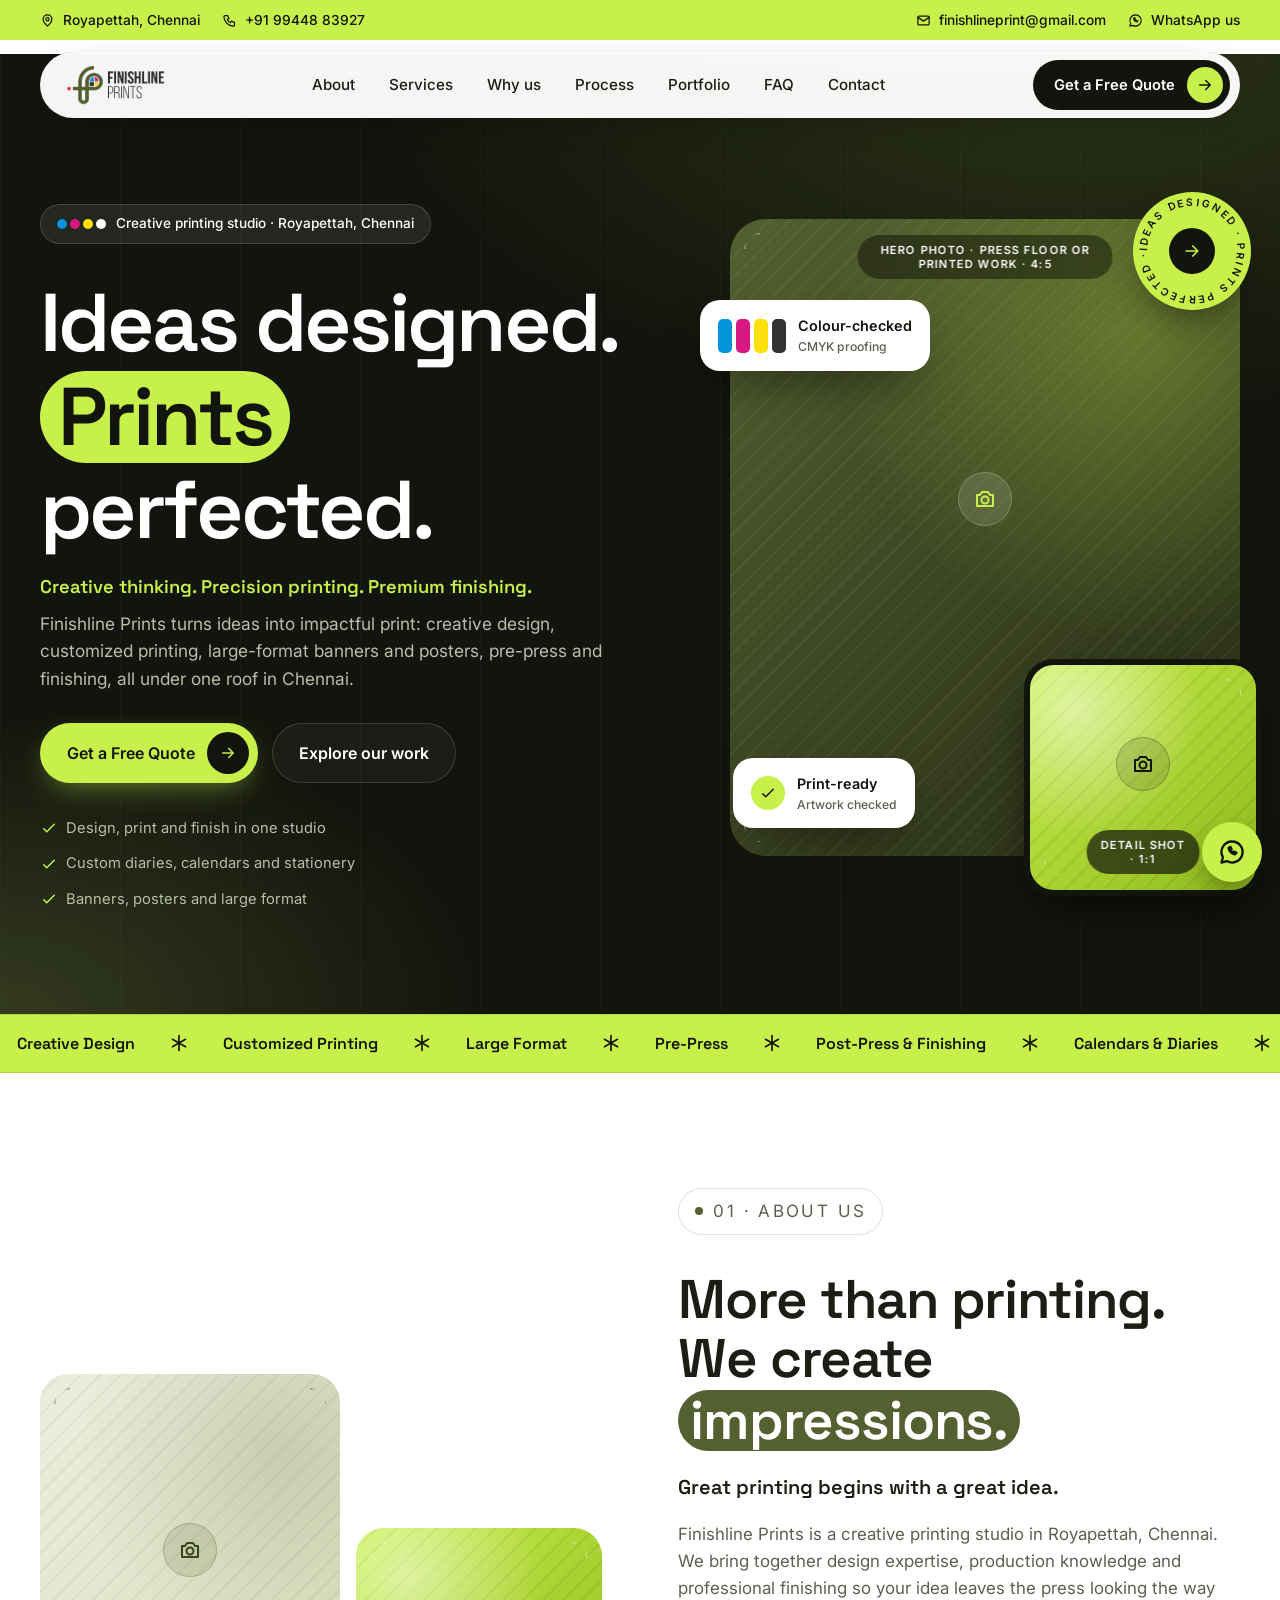
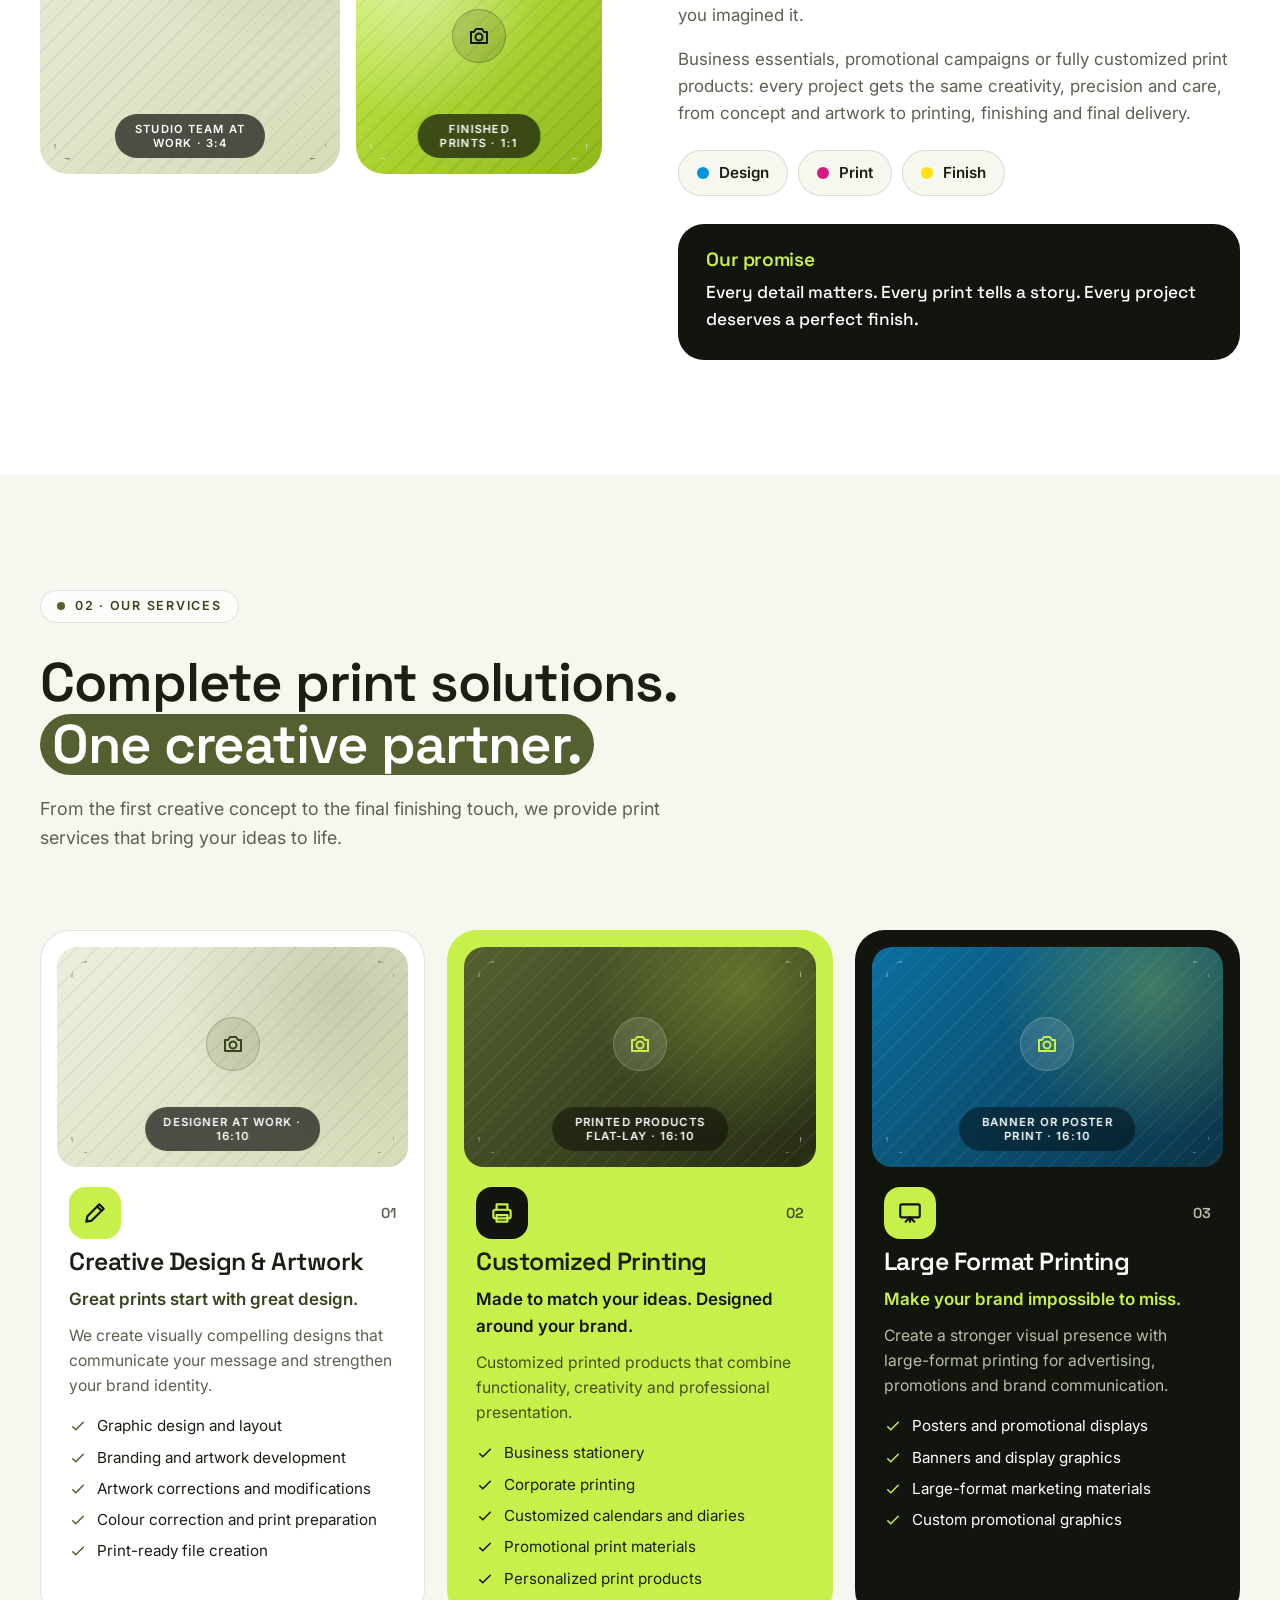
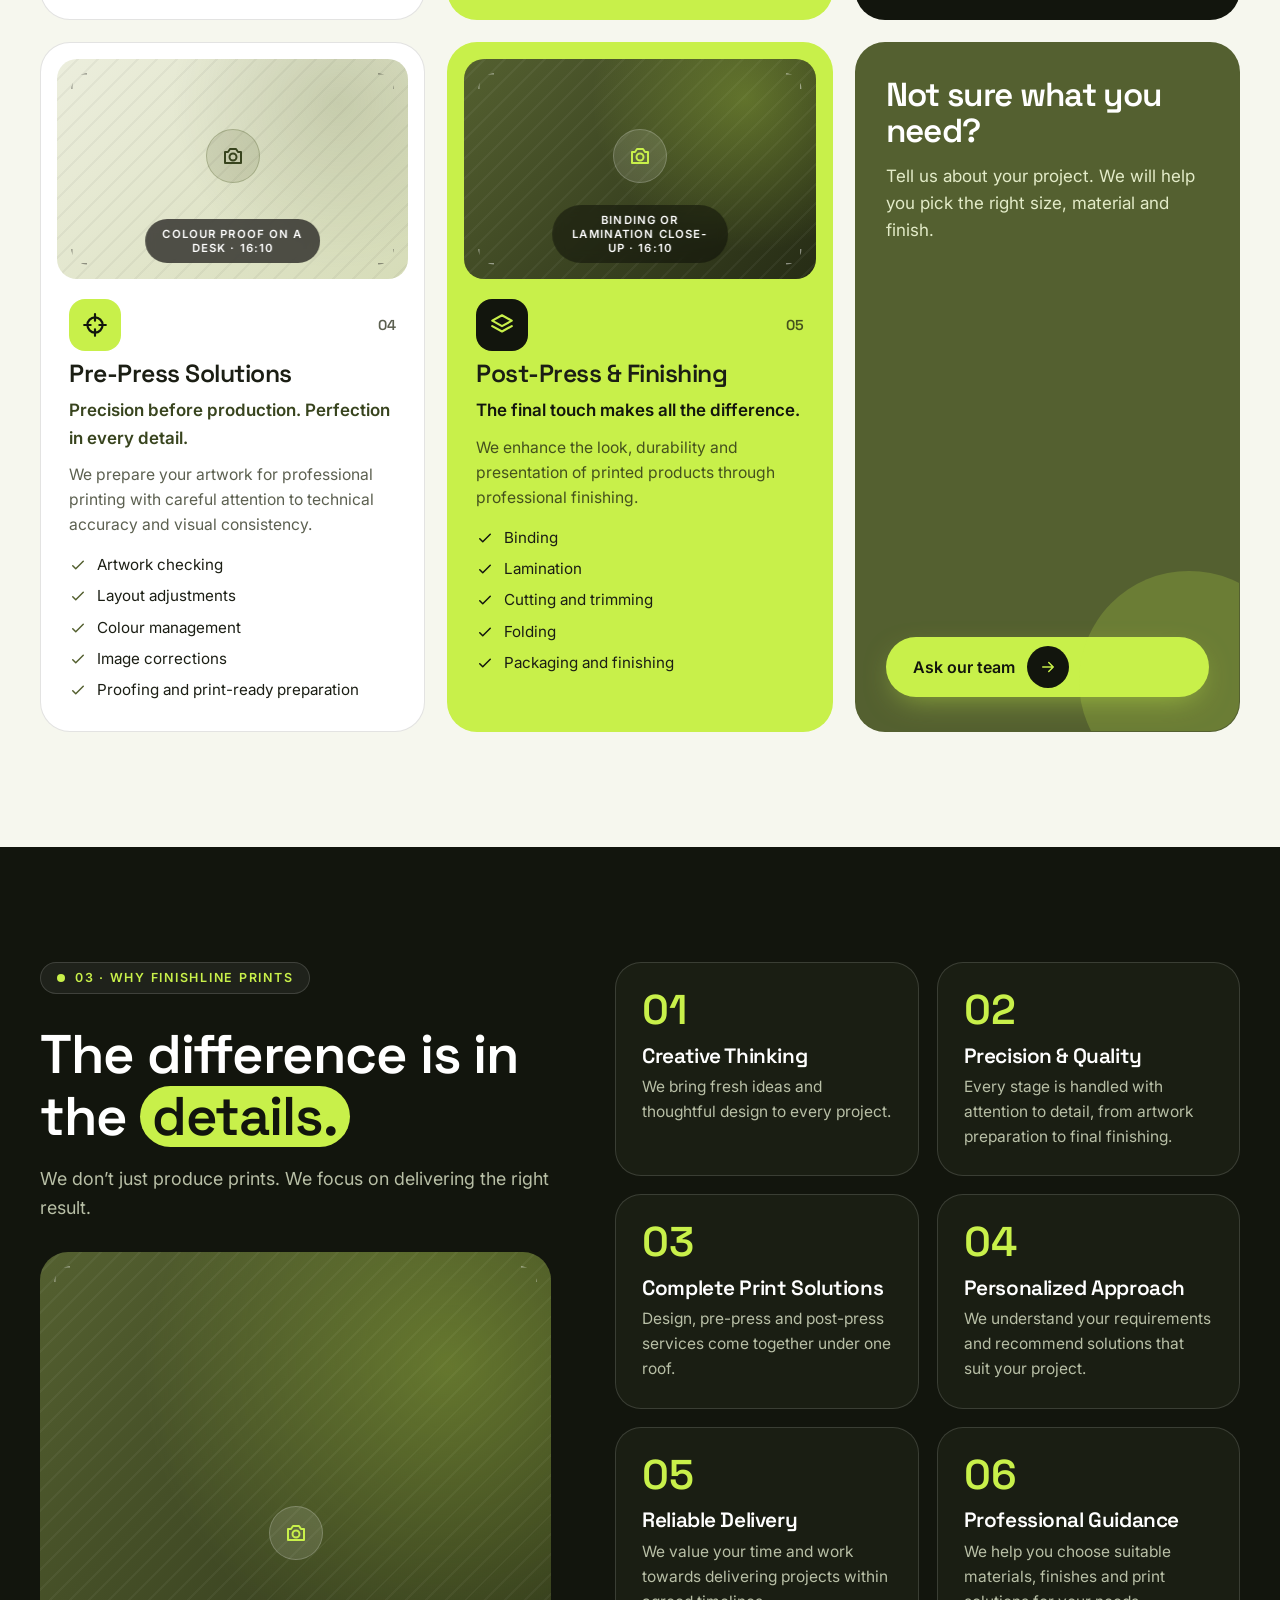
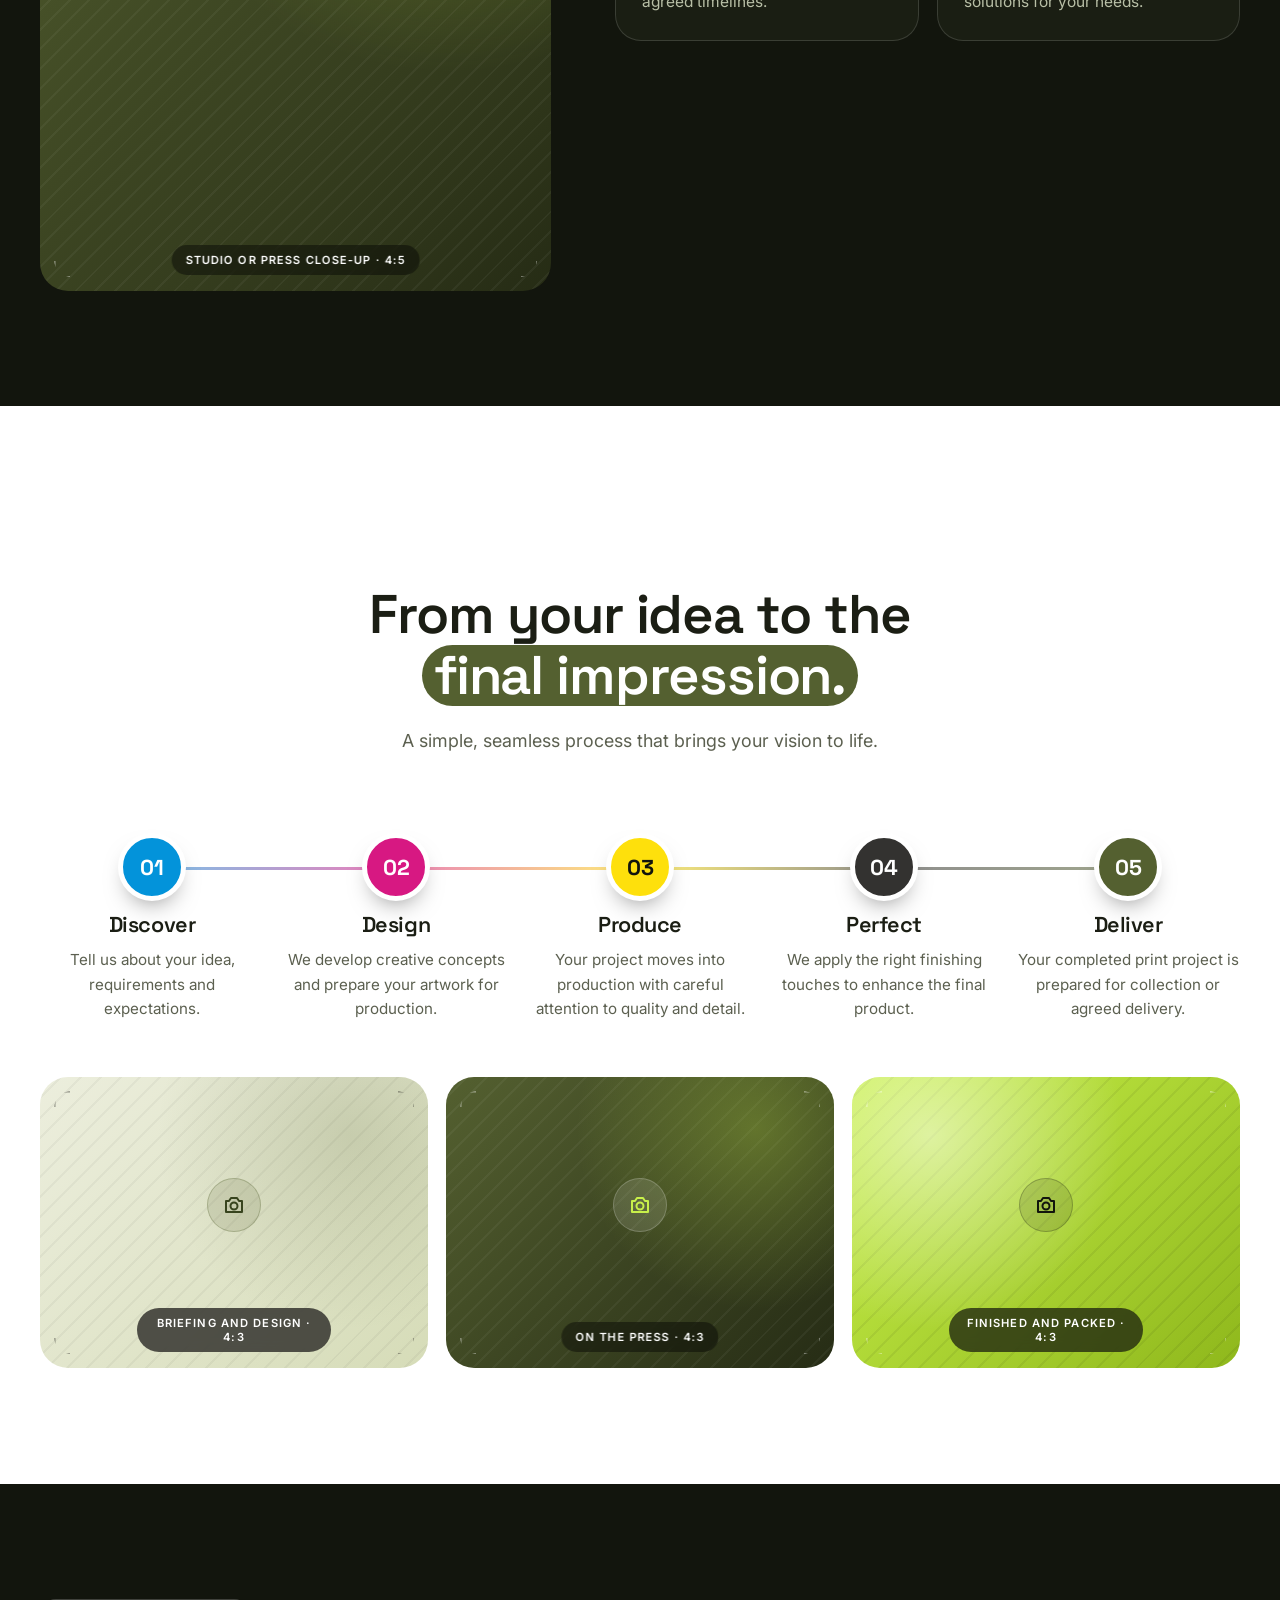
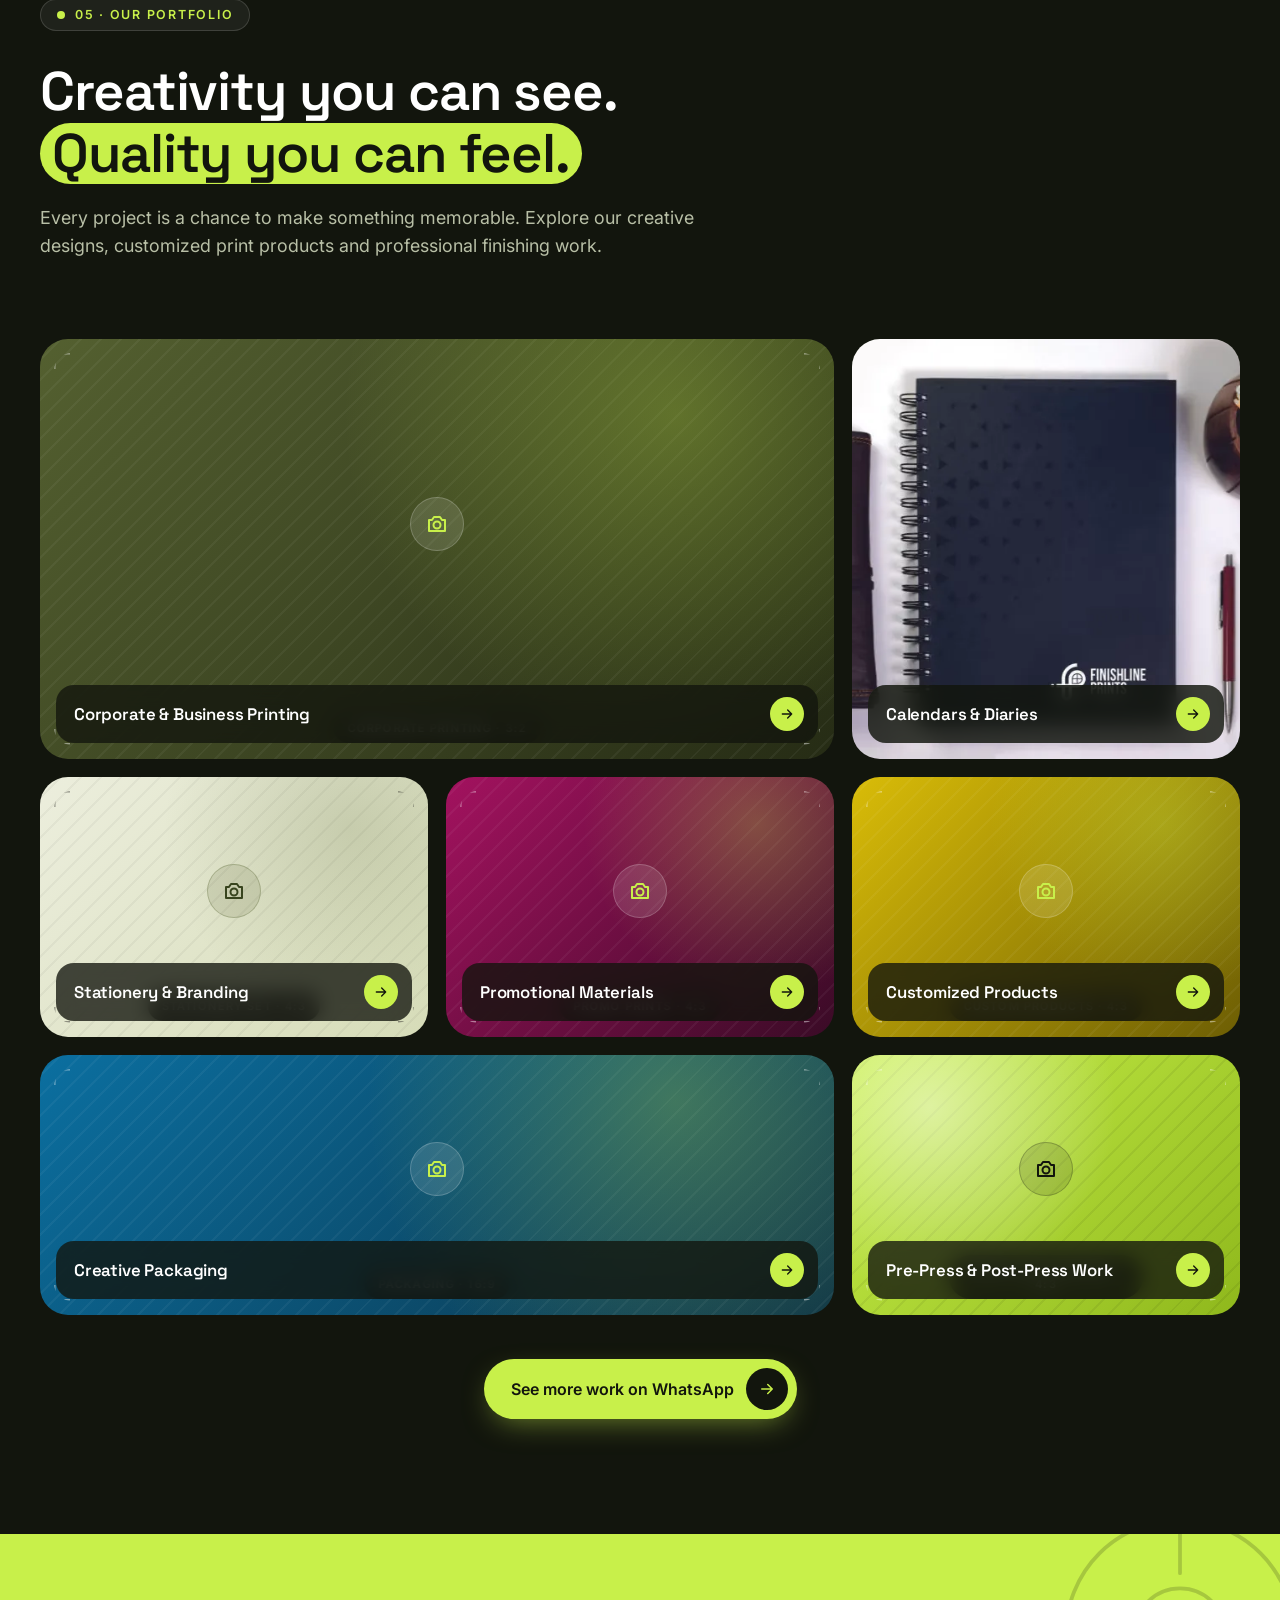
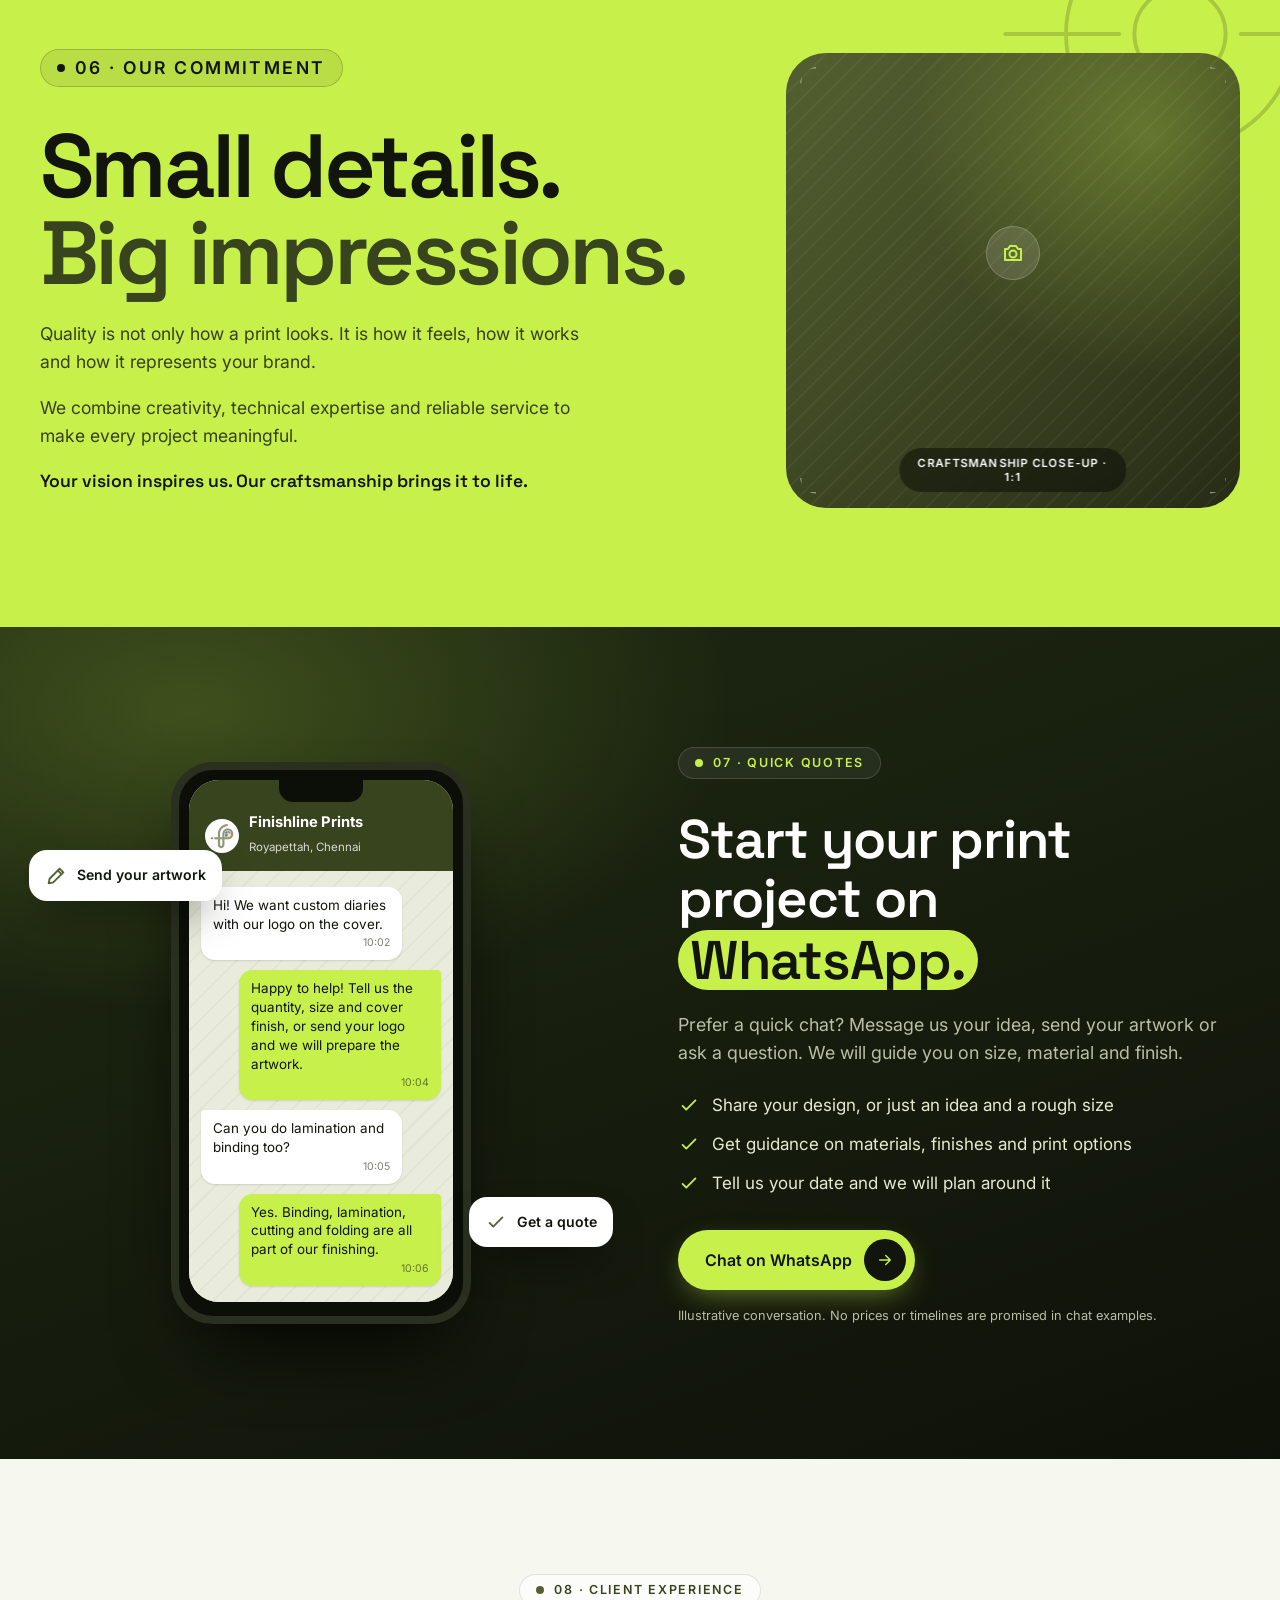
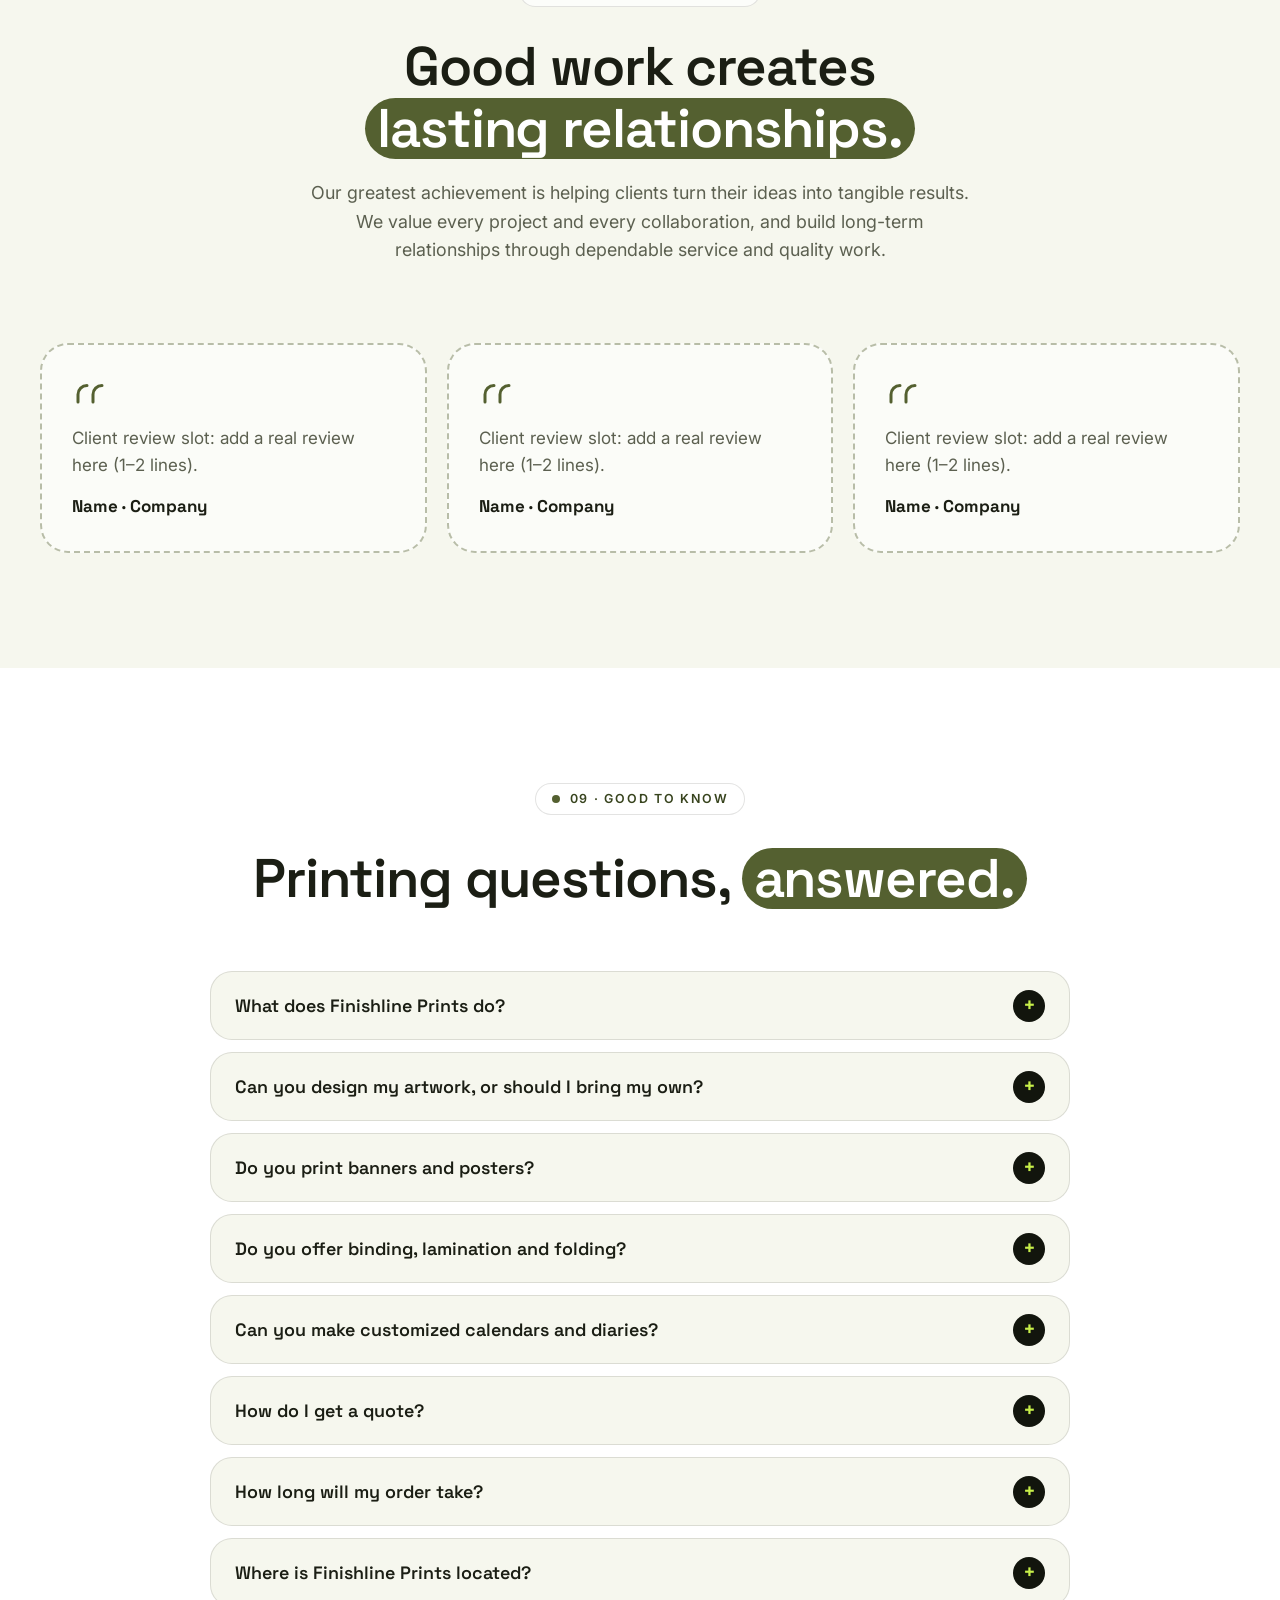
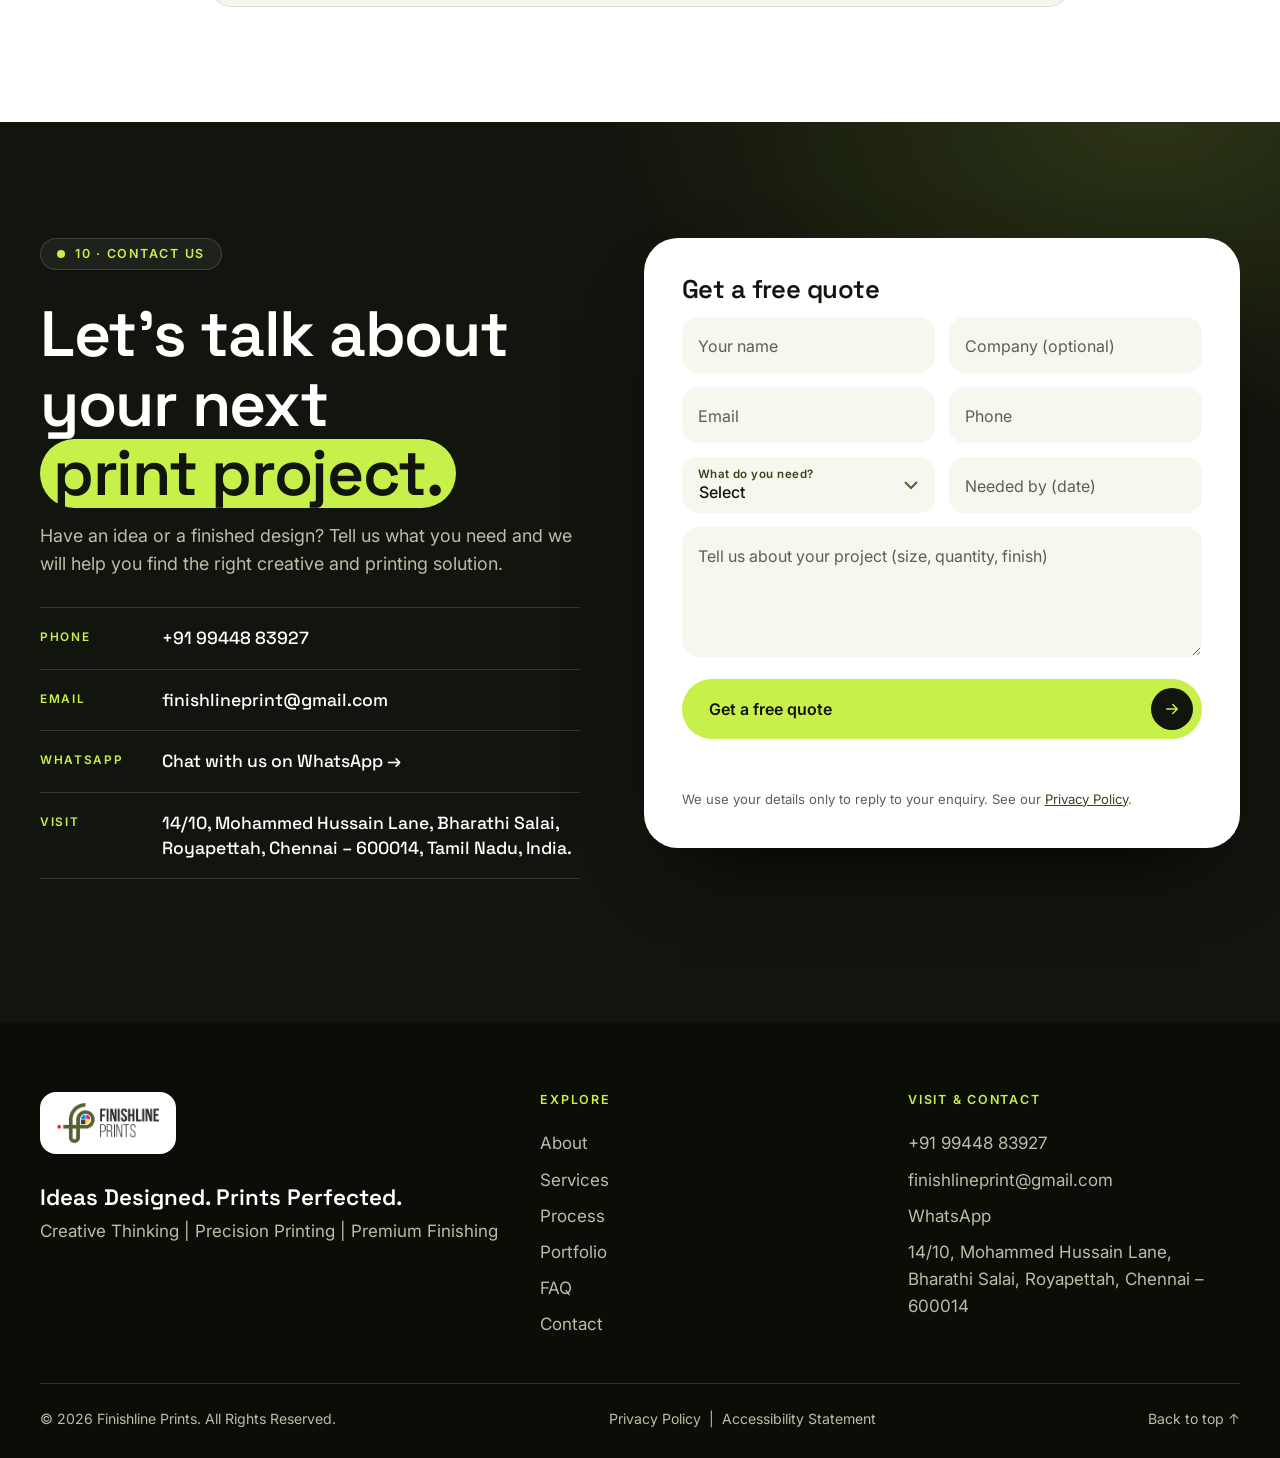
==== commit e858dd31: "Redesign: print-studio look with image slots, WhatsApp quotes and FAQ Dark and light sections, lime " ====
--- a/index.html
+++ b/index.html
@@ -1,388 +1,457 @@
 <!doctype html>
-<html lang="en" class="no-js">
+<html lang="en">
 <head>
-  <meta charset="utf-8">
-  <meta name="viewport" content="width=device-width, initial-scale=1, viewport-fit=cover">
-  <title>Finishline Prints | Ideas Designed. Prints Perfected. | Royapettah, Chennai</title>
-  <!-- DRAFT BUILD: remove the noindex line below ONLY when the owner approves launch (see DEPLOY.md). -->
-  <meta name="robots" content="noindex, nofollow">
-  <meta name="description" content="Finishline Prints is a creative printing studio in Royapettah, Chennai. Design, customized printing, large format, pre-press and post-press finishing under one roof.">
-  <meta name="theme-color" content="#546030">
-  <!-- TODO at launch: <link rel="canonical">, og:title / og:description / og:image / og:url (needs the final domain). -->
-
-  <link rel="icon" href="assets/brand/favicon.png" type="image/png">
-  <link rel="apple-touch-icon" href="assets/brand/apple-touch-icon.png">
-  <link rel="preconnect" href="https://fonts.googleapis.com">
-  <link rel="preconnect" href="https://fonts.gstatic.com" crossorigin>
-  <link href="https://fonts.googleapis.com/css2?family=Barlow+Condensed:wght@500;600;700&family=Inter:wght@300;400;500;600&display=swap" rel="stylesheet">
-  <!-- Change the ?v= value whenever you edit CSS or JS (see DEPLOY.md, caching rule) -->
-  <link rel="stylesheet" href="assets/css/style.css?v=2">
-  <link rel="stylesheet" href="assets/css/light.css?v=2">
-  <link rel="stylesheet" href="assets/css/brand.css?v=2">
-  <link rel="stylesheet" href="assets/css/layout.css?v=2">
-  <style>[hidden]{display:none!important}</style>
-
-  <script type="application/ld+json">
-  {
-    "@context": "https://schema.org",
-    "@type": "LocalBusiness",
-    "name": "Finishline Prints",
-    "slogan": "Ideas Designed. Prints Perfected.",
-    "description": "Creative print and brand solutions: design, customized printing, large format printing, pre-press and post-press finishing.",
-    "email": "finishlineprint@gmail.com",
-    "telephone": "+91 99448 83927",
-    "image": "assets/brand/logo.png",
-    "address": {
-      "@type": "PostalAddress",
-      "streetAddress": "14/10, Mohammed Hussain Lane, Bharathi Salai, Royapettah",
-      "addressLocality": "Chennai",
-      "postalCode": "600014",
-      "addressRegion": "Tamil Nadu",
-      "addressCountry": "IN"
+<meta charset="utf-8">
+<meta name="viewport" content="width=device-width, initial-scale=1, viewport-fit=cover">
+<title>Finishline Prints | Creative Printing Studio in Royapettah, Chennai</title>
+<!-- DRAFT BUILD: remove the noindex line below ONLY when the owner approves launch. -->
+<meta name="robots" content="noindex, nofollow">
+<meta name="description" content="Design, customized printing, large-format banners and posters, binding, lamination and finishing under one roof in Royapettah, Chennai. Get a free quote.">
+<meta name="theme-color" content="#12150d">
+<link rel="icon" href="assets/brand/favicon.png" type="image/png">
+<link rel="apple-touch-icon" href="assets/brand/apple-touch-icon.png">
+<link rel="preconnect" href="https://fonts.googleapis.com">
+<link rel="preconnect" href="https://fonts.gstatic.com" crossorigin>
+<link href="https://fonts.googleapis.com/css2?family=Inter:wght@400;500;600&family=Space+Grotesk:wght@500;600;700&display=swap" rel="stylesheet">
+<link rel="stylesheet" href="assets/css/brand.css?v=3">
+<link rel="stylesheet" href="assets/css/studio.css?v=3">
+<script>document.documentElement.classList.add('js')</script>
+<script type="application/ld+json">
+{
+ "@context": "https://schema.org",
+ "@type": "LocalBusiness",
+ "name": "Finishline Prints",
+ "slogan": "Ideas Designed. Prints Perfected.",
+ "description": "Creative printing studio in Royapettah, Chennai: design and artwork, customized printing, large-format printing, pre-press and post-press finishing.",
+ "email": "finishlineprint@gmail.com",
+ "telephone": "+91 99448 83927",
+ "image": "assets/brand/logo.png",
+ "areaServed": "Chennai",
+ "address": {
+  "@type": "PostalAddress",
+  "streetAddress": "14/10, Mohammed Hussain Lane, Bharathi Salai, Royapettah",
+  "addressLocality": "Chennai",
+  "postalCode": "600014",
+  "addressRegion": "Tamil Nadu",
+  "addressCountry": "IN"
+ },
+ "hasOfferCatalog": {
+  "@type": "OfferCatalog",
+  "name": "Print services",
+  "itemListElement": [
+   {
+    "@type": "Offer",
+    "itemOffered": {
+     "@type": "Service",
+     "name": "Creative design and artwork"
     }
-  }
-  </script>
+   },
+   {
+    "@type": "Offer",
+    "itemOffered": {
+     "@type": "Service",
+     "name": "Customized printing"
+    }
+   },
+   {
+    "@type": "Offer",
+    "itemOffered": {
+     "@type": "Service",
+     "name": "Large format printing"
+    }
+   },
+   {
+    "@type": "Offer",
+    "itemOffered": {
+     "@type": "Service",
+     "name": "Pre-press solutions"
+    }
+   },
+   {
+    "@type": "Offer",
+    "itemOffered": {
+     "@type": "Service",
+     "name": "Post-press and finishing"
+    }
+   }
+  ]
+ }
+}
+</script>
+<script type="application/ld+json">
+{"@context": "https://schema.org", "@type": "FAQPage", "mainEntity": [{"@type": "Question", "name": "What does Finishline Prints do?", "acceptedAnswer": {"@type": "Answer", "text": "We are a creative printing studio in Royapettah, Chennai. We handle design and artwork, customized printing, large-format printing, pre-press preparation and post-press finishing such as binding and lamination."}}, {"@type": "Question", "name": "Can you design my artwork, or should I bring my own?", "acceptedAnswer": {"@type": "Answer", "text": "Both work. We can create the design from your idea, or check, correct and prepare your existing artwork so it is print-ready."}}, {"@type": "Question", "name": "Do you print banners and posters?", "acceptedAnswer": {"@type": "Answer", "text": "Yes. Our large-format printing covers posters, banners, display graphics and other promotional graphics."}}, {"@type": "Question", "name": "Do you offer binding, lamination and folding?", "acceptedAnswer": {"@type": "Answer", "text": "Yes. Post-press and finishing includes binding, lamination, cutting and trimming, folding, and packaging and finishing."}}, {"@type": "Question", "name": "Can you make customized calendars and diaries?", "acceptedAnswer": {"@type": "Answer", "text": "Yes. Customized calendars and diaries are part of our customized printing, alongside business stationery, corporate printing and promotional print materials."}}, {"@type": "Question", "name": "How do I get a quote?", "acceptedAnswer": {"@type": "Answer", "text": "Use the quote form on this page, message us on WhatsApp, call +91 99448 83927 or email finishlineprint@gmail.com. Tell us what you need, the size, quantity and finish, and the date you need it by."}}, {"@type": "Question", "name": "How long will my order take?", "acceptedAnswer": {"@type": "Answer", "text": "It depends on the product, the quantity and the finishing. Tell us your deadline when you ask for a quote and we will work towards delivering within the agreed timeline."}}, {"@type": "Question", "name": "Where is Finishline Prints located?", "acceptedAnswer": {"@type": "Answer", "text": "14/10, Mohammed Hussain Lane, Bharathi Salai, Royapettah, Chennai – 600014, Tamil Nadu, India."}}]}
+</script>
 </head>
 <body>
-  <a class="skip" href="#main">Skip to content</a>
-
-  <!-- ============ NAV ============ -->
-  <header class="nav" id="top">
-    <div class="nav__pill">
-      <a href="#top" class="nav__logo" aria-label="Finishline Prints home">
-        <img class="logo-img" src="assets/brand/logo.png" alt="Finishline Prints" width="99" height="40">
-      </a>
-      <nav class="nav__links" aria-label="Primary">
-        <a href="#about">About</a>
-        <a href="#services">Services</a>
-        <a href="#why">Why us</a>
-        <a href="#process">Process</a>
-        <a href="#portfolio">Portfolio</a>
-        <a href="#contact">Contact</a>
-      </nav>
-      <a href="#contact" class="btn btn--grad btn--sm nav__cta">Get a Free Quote <span aria-hidden="true">→</span></a>
-      <button class="nav__burger" aria-label="Open menu" aria-expanded="false" aria-controls="menu">
-        <span></span><span></span>
-      </button>
-    </div>
-  </header>
-
-  <div class="menu" id="menu" hidden>
-    <nav aria-label="Mobile">
-      <a href="#about"><small>01</small>About</a>
-      <a href="#services"><small>02</small>Services</a>
-      <a href="#why"><small>03</small>Why us</a>
-      <a href="#process"><small>04</small>Process</a>
-      <a href="#portfolio"><small>05</small>Portfolio</a>
-      <a href="#contact"><small>06</small>Contact</a>
-    </nav>
-    <div class="menu__foot">
-      <a href="mailto:finishlineprint@gmail.com">finishlineprint@gmail.com</a>
-      <a href="tel:+919944883927">+91 99448 83927</a>
-    </div>
-  </div>
-
-  <main id="main">
-
-    <!-- ============ HERO ============ -->
-    <section class="hero2" aria-labelledby="hero-title">
-      <div class="container hero2__grid">
-        <div>
-          <p class="eyebrow reveal"><span class="pulse"></span> Finishline Prints · Royapettah, Chennai</p>
-          <h1 id="hero-title" class="hero2__title reveal">Ideas Designed. <span class="grad">Prints Perfected.</span></h1>
-          <p class="hero2__kicker reveal">Creative Thinking. Precision Printing. Premium Finishing.</p>
-          <p class="hero2__sub reveal">We transform ideas into impactful print experiences. From creative design and print preparation to professional production and finishing, Finishline Prints brings every detail together to deliver printed products that make your brand stand out.</p>
-          <div class="hero2__ctas reveal">
-            <a href="#portfolio" class="btn btn--ghost btn--lg">Explore Our Work <span aria-hidden="true">↓</span></a>
-            <a href="#contact" class="btn btn--grad btn--lg">Start Your Project <span aria-hidden="true">→</span></a>
-          </div>
-        </div>
-
-        <!-- Illustration (not a photo): printed sheets, crop marks and a CMYK colour mark, echoing the logo -->
-        <svg class="hero2__art reveal" viewBox="0 0 560 520" role="img" aria-label="Illustration of printed sheets with crop marks and a CMYK colour mark">
-          <circle cx="300" cy="262" r="218" fill="#e7ebd6"/>
-          <g transform="rotate(-11 190 280)">
-            <rect x="90" y="70" width="250" height="330" rx="8" fill="#fff" stroke="#d9dccb"/>
-            <g stroke="#262522" stroke-width="1.5" fill="none">
-              <path d="M74 86h24M90 70v24"/><path d="M356 86h-24M340 70v24" transform="translate(0 0)"/>
-              <path d="M74 384h24M90 400v-24"/><path d="M356 384h-24M340 400v-24"/>
-            </g>
-            <rect x="120" y="340" width="46" height="22" fill="#0393da"/><rect x="166" y="340" width="46" height="22" fill="#d71882"/>
-            <rect x="212" y="340" width="46" height="22" fill="#fee00c"/><rect x="258" y="340" width="46" height="22" fill="#333230"/>
-            <rect x="120" y="110" width="184" height="12" rx="6" fill="#e3e5d8"/><rect x="120" y="134" width="130" height="12" rx="6" fill="#e3e5d8"/>
-            <rect x="120" y="168" width="184" height="120" rx="6" fill="#f1f3e7"/>
-          </g>
-          <g transform="rotate(7 330 290)">
-            <rect x="230" y="110" width="240" height="320" rx="8" fill="#546030"/>
-            <path d="M270 400V210a60 60 0 0 1 60-60h58" stroke="#fff" stroke-width="22" stroke-linecap="round" fill="none" opacity=".92"/>
-            <path d="M330 262h58a40 40 0 1 0-40-40" stroke="#fff" stroke-width="22" stroke-linecap="round" fill="none" opacity=".92"/>
-            <circle cx="232" cy="262" r="12" fill="#e31e25"/>
-          </g>
-          <g transform="rotate(-3 400 360)">
-            <rect x="330" y="290" width="170" height="170" rx="14" fill="#fff" stroke="#d9dccb"/>
-            <circle cx="415" cy="375" r="56" fill="#fff"/>
-            <path d="M415 375V319a56 56 0 0 0-56 56z" fill="#0393da"/>
-            <path d="M415 375h56a56 56 0 0 0-56-56z" fill="#d71882"/>
-            <path d="M415 375h-56a56 56 0 0 0 56 56z" fill="#333230"/>
-            <path d="M415 375v56a56 56 0 0 0 56-56z" fill="#fee00c"/>
-            <circle cx="415" cy="375" r="56" fill="none" stroke="#fff" stroke-width="6"/>
-            <path d="M415 306v138M346 375h138" stroke="#fff" stroke-width="3"/>
-          </g>
-          <circle cx="96" cy="452" r="12" fill="#e31e25"/>
-        </svg>
-      </div>
-    </section>
-    <div class="cmyk-bar" aria-hidden="true"><i></i><i></i><i></i><i></i></div>
-
-    <!-- ============ 01 ABOUT ============ -->
-    <section class="s-pad" id="about" aria-labelledby="about-title">
-      <div class="container s-about">
-        <div>
-          <p class="eyebrow reveal">01 · About us</p>
-          <h2 id="about-title" class="h2 reveal">More Than Printing. <span class="grad">We Create Impressions.</span></h2>
-          <p class="reveal">At Finishline Prints, we believe great printing begins with a great idea.</p>
-          <p class="reveal">Based in Royapettah, Chennai, we are a creative printing solutions studio combining design expertise, production knowledge and professional finishing to bring ideas to life.</p>
-          <p class="reveal">Whether it’s a business essential, a promotional campaign or a completely customized print product, we approach every project with creativity, precision and care.</p>
-          <p class="reveal">Our expertise covers the complete print journey — from concept development and artwork preparation to printing, finishing and final delivery.</p>
-        </div>
-        <aside class="s-promise reveal" aria-label="Our promise">
-          <h3>Our Promise</h3>
-          <p>Every detail matters. Every print tells a story. Every project deserves a perfect finish.</p>
-        </aside>
-      </div>
-    </section>
-
-    <!-- ============ 02 SERVICES ============ -->
-    <section class="s-pad s-alt" id="services" aria-labelledby="services-title">
-      <div class="container">
-        <header class="section-head">
-          <p class="eyebrow reveal">02 · Our services</p>
-          <h2 id="services-title" class="h2 reveal">Complete Print Solutions. <span class="grad">One Creative Partner.</span></h2>
-          <p class="lead reveal">From the first creative concept to the final finishing touch, we provide solutions that bring your ideas to life.</p>
-        </header>
-
-        <div class="s-cards">
-          <article class="s-card reveal">
-            <span class="s-no">01</span>
-            <h3>Creative Design &amp; Artwork</h3>
-            <p class="s-tag">Great prints start with great design.</p>
-            <p class="s-desc">We create visually compelling designs that communicate your message and strengthen your brand identity.</p>
-            <ul class="s-list"><li>Graphic design and layout</li><li>Branding and artwork development</li><li>Artwork corrections and modifications</li><li>Colour correction and print preparation</li><li>Print-ready file creation</li></ul>
-          </article>
-          <article class="s-card reveal">
-            <span class="s-no">02</span>
-            <h3>Customized Printing</h3>
-            <p class="s-tag">Made to match your ideas. Designed around your brand.</p>
-            <p class="s-desc">We create customized printed products that combine functionality, creativity and professional presentation.</p>
-            <ul class="s-list"><li>Business stationery</li><li>Corporate printing</li><li>Customized calendars and diaries</li><li>Promotional print materials</li><li>Personalized print products</li></ul>
-          </article>
-          <article class="s-card reveal">
-            <span class="s-no">03</span>
-            <h3>Large Format Printing</h3>
-            <p class="s-tag">Make your brand impossible to miss.</p>
-            <p class="s-desc">Create a stronger visual presence with large-format printing solutions for advertising, promotions and brand communication.</p>
-            <ul class="s-list"><li>Posters and promotional displays</li><li>Banners and display graphics</li><li>Large-format marketing materials</li><li>Custom promotional graphics</li></ul>
-          </article>
-          <article class="s-card reveal">
-            <span class="s-no">04</span>
-            <h3>Pre-Press Solutions</h3>
-            <p class="s-tag">Precision before production. Perfection in every detail.</p>
-            <p class="s-desc">We prepare your artwork for professional printing with careful attention to technical accuracy and visual consistency.</p>
-            <ul class="s-list"><li>Artwork checking</li><li>Layout adjustments</li><li>Colour management</li><li>Image corrections</li><li>Proofing and print-ready preparation</li></ul>
-          </article>
-          <article class="s-card reveal">
-            <span class="s-no">05</span>
-            <h3>Post-Press &amp; Finishing</h3>
-            <p class="s-tag">The final touch makes all the difference.</p>
-            <p class="s-desc">We enhance the appearance, durability and presentation of printed products through professional finishing solutions.</p>
-            <ul class="s-list"><li>Binding</li><li>Lamination</li><li>Cutting and trimming</li><li>Folding</li><li>Packaging and finishing</li></ul>
-          </article>
-        </div>
-      </div>
-    </section>
-
-    <!-- ============ 03 WHY ============ -->
-    <section class="s-pad" id="why" aria-labelledby="why-title">
-      <div class="container">
-        <header class="section-head">
-          <p class="eyebrow reveal">03 · Why Finishline Prints?</p>
-          <h2 id="why-title" class="h2 reveal">The Difference Is <span class="grad">in the Details.</span></h2>
-          <p class="lead reveal">We don’t just focus on producing prints. We focus on delivering the right result.</p>
-        </header>
-        <div class="s-whygrid">
-          <article class="s-why reveal"><i></i><h3>Creative Thinking</h3><p>We bring fresh ideas and thoughtful design to every project.</p></article>
-          <article class="s-why reveal"><i></i><h3>Precision &amp; Quality</h3><p>Every stage is handled with attention to detail, from artwork preparation to final finishing.</p></article>
-          <article class="s-why reveal"><i></i><h3>Complete Print Solutions</h3><p>Design, pre-press and post-press services come together under one roof.</p></article>
-          <article class="s-why reveal"><i></i><h3>Personalized Approach</h3><p>We understand your requirements and recommend solutions that suit your project.</p></article>
-          <article class="s-why reveal"><i></i><h3>Reliable Delivery</h3><p>We value your time and work towards delivering projects within agreed timelines.</p></article>
-          <article class="s-why reveal"><i></i><h3>Professional Guidance</h3><p>We help you choose suitable materials, finishes and print solutions for your needs.</p></article>
-        </div>
-      </div>
-    </section>
-
-    <!-- ============ 04 PROCESS ============ -->
-    <section class="s-pad s-alt" id="process" aria-labelledby="process-title">
-      <div class="container">
-        <header class="section-head s-center">
-          <p class="eyebrow reveal">04 · Our process</p>
-          <h2 id="process-title" class="h2 reveal">From Your Idea to <span class="grad">the Final Impression.</span></h2>
-          <p class="lead reveal">A simple, seamless process that brings your vision to life.</p>
-        </header>
-        <ol class="s-steps">
-          <li class="s-step reveal"><span class="s-step__no">01</span><h3>Discover</h3><p>Tell us about your idea, requirements and expectations.</p></li>
-          <li class="s-step reveal"><span class="s-step__no">02</span><h3>Design</h3><p>We develop creative concepts and prepare your artwork for production.</p></li>
-          <li class="s-step reveal"><span class="s-step__no">03</span><h3>Produce</h3><p>Your project moves into production with careful attention to quality and detail.</p></li>
-          <li class="s-step reveal"><span class="s-step__no">04</span><h3>Perfect</h3><p>We apply the right finishing touches to enhance the final product.</p></li>
-          <li class="s-step reveal"><span class="s-step__no">05</span><h3>Deliver</h3><p>Your completed print project is prepared for collection or agreed delivery.</p></li>
-        </ol>
-      </div>
-    </section>
-
-    <!-- ============ 05 PORTFOLIO ============ -->
-    <section class="s-pad" id="portfolio" aria-labelledby="portfolio-title">
-      <div class="container">
-        <header class="section-head">
-          <p class="eyebrow reveal">05 · Our portfolio</p>
-          <h2 id="portfolio-title" class="h2 reveal">Creativity You Can See. <span class="grad">Quality You Can Feel.</span></h2>
-          <p class="lead reveal">Every project is an opportunity to create something memorable. Explore our collection of creative designs, customized print products and professional finishing work.</p>
-        </header>
-        <div class="s-tiles">
-          <article class="tile tile--1 reveal"><h3 class="tile__name">Corporate &amp; Business Printing</h3></article>
-          <article class="tile tile--2 reveal"><img src="assets/img/work-diary.webp" alt="A black wire-bound diary with the Finishline Prints logo on the cover" loading="lazy" width="667" height="500"><h3 class="tile__name">Calendars &amp; Diaries</h3></article>
-          <article class="tile tile--3 reveal"><h3 class="tile__name">Stationery &amp; Branding</h3></article>
-          <article class="tile tile--4 reveal"><h3 class="tile__name">Promotional Materials</h3></article>
-          <article class="tile tile--5 reveal"><h3 class="tile__name">Customized Products</h3></article>
-          <article class="tile tile--6 reveal"><h3 class="tile__name">Creative Packaging</h3></article>
-          <article class="tile tile--7 reveal"><h3 class="tile__name">Pre-Press &amp; Post-Press Work</h3></article>
-        </div>
-        <p class="s-more reveal"><a class="btn btn--ghost btn--lg" href="https://wa.me/919944883927?text=Hi%20Finishline%20Prints%2C%20I%27d%20like%20to%20see%20your%20portfolio." target="_blank" rel="noopener">Explore Our Portfolio <span aria-hidden="true">→</span></a></p>
-      </div>
-    </section>
-
-    <!-- ============ 06 COMMITMENT ============ -->
-    <section class="band s-pad dark" aria-labelledby="commit-title">
-      <div class="container">
-        <p class="eyebrow eyebrow--dark reveal">06 · Our commitment</p>
-        <h2 id="commit-title" class="band__title reveal">Small Details. <span class="grad">Big Impressions.</span></h2>
-        <p class="reveal">At Finishline Prints, quality is not just about how a print looks. It is about how it feels, functions and represents your brand.</p>
-        <p class="reveal">We are committed to combining creativity, technical expertise and reliable service to make every project meaningful.</p>
-        <p class="band__close reveal">Your vision inspires us. Our craftsmanship brings it to life.</p>
-      </div>
-    </section>
-
-    <!-- ============ 07 CLIENT EXPERIENCE ============ -->
-    <section class="s-pad s-alt s-center" aria-labelledby="client-title">
-      <div class="container">
-        <p class="eyebrow reveal">07 · Client experience</p>
-        <h2 id="client-title" class="h2 reveal">Good Work Creates <span class="grad">Lasting Relationships.</span></h2>
-        <p class="lead reveal">Our greatest achievement is helping our clients turn their ideas into tangible results.</p>
-        <p class="lead reveal">We value every project, every collaboration and every opportunity to build long-term relationships through dependable service and quality work.</p>
-        <p class="s-more reveal"><a href="#contact" class="btn btn--grad btn--lg">Become Our Next Happy Client <span aria-hidden="true">→</span></a></p>
-      </div>
-    </section>
-
-    <!-- ============ 08 LET'S CREATE ============ -->
-    <section class="s-pad" aria-labelledby="cta-title">
-      <div class="container">
-        <div class="s-cta reveal">
-          <p class="eyebrow eyebrow--dark">08 · Let’s create something great</p>
-          <h2 id="cta-title" class="h2">Have an Idea? Let’s Bring It to Print.</h2>
-          <p>Whether you have a finished design or just an idea, we’re ready to help you take the next step.</p>
-          <p>Tell us what you need. We’ll help you find the right creative and printing solution.</p>
-          <div class="s-cta__btns">
-            <a href="#contact" class="btn btn--white btn--lg">Get a Free Quote</a>
-            <a href="https://wa.me/919944883927?text=Hi%20Finishline%20Prints%2C%20I%27d%20like%20to%20discuss%20a%20print%20project." target="_blank" rel="noopener" class="btn btn--outline-w btn--lg">Chat on WhatsApp</a>
-            <a href="#contact" class="btn btn--outline-w btn--lg">Contact Our Team</a>
-          </div>
-        </div>
-      </div>
-    </section>
-
-    <!-- ============ 09 CONTACT ============ -->
-    <section class="contact dark" id="contact" aria-labelledby="contact-title">
-      <div class="container contact__grid">
-        <div class="contact__copy">
-          <p class="eyebrow eyebrow--dark reveal">09 · Contact us</p>
-          <h2 id="contact-title" class="h2 h2--xl reveal">Let’s Talk About Your <span class="grad">Next Print Project.</span></h2>
-          <p class="contact__name reveal">Finishline Prints</p>
-          <p class="contact__sub reveal">Creative Print &amp; Brand Solutions</p>
-          <ul class="contact__info reveal">
-            <li><span>Phone</span><a href="tel:+919944883927">+91 99448 83927</a></li>
-            <li><span>Email</span><a href="mailto:finishlineprint@gmail.com">finishlineprint@gmail.com</a></li>
-            <li><span>WhatsApp</span><a href="https://wa.me/919944883927?text=Hi%20Finishline%20Prints%2C%20I%27d%20like%20to%20discuss%20a%20print%20project." target="_blank" rel="noopener">Chat with us on WhatsApp →</a></li>
-            <li><span>Address</span><a href="https://www.google.com/maps/search/?api=1&amp;query=14%2F10+Mohammed+Hussain+Lane+Bharathi+Salai+Royapettah+Chennai+600014" target="_blank" rel="noopener">14/10, Mohammed Hussain Lane, Bharathi Salai, Royapettah, Chennai – 600014, Tamil Nadu, India.</a></li>
-          </ul>
-        </div>
-
-        <form class="form glass reveal" name="contact" method="POST" action="/thank-you.html" data-netlify="true" netlify-honeypot="bot-field">
-          <input type="hidden" name="form-name" value="contact">
-          <p class="visually-hidden"><label>Don't fill this out: <input name="bot-field" tabindex="-1" autocomplete="off"></label></p>
-
-          <div class="form__row">
-            <div class="field"><input id="f-name" name="name" required autocomplete="name" placeholder=" "><label for="f-name">Your name</label></div>
-            <div class="field"><input id="f-company" name="company" autocomplete="organization" placeholder=" "><label for="f-company">Company (optional)</label></div>
-          </div>
-          <div class="form__row">
-            <div class="field"><input id="f-email" type="email" name="email" required autocomplete="email" placeholder=" "><label for="f-email">Email</label></div>
-            <div class="field"><input id="f-phone" type="tel" name="phone" autocomplete="tel" placeholder=" "><label for="f-phone">Phone</label></div>
-          </div>
-          <div class="form__row">
-            <div class="field field--select">
-              <select id="f-service" name="service">
-                <option value="">Select</option>
-                <option>Creative Design &amp; Artwork</option>
-                <option>Customized Printing</option>
-                <option>Large Format Printing</option>
-                <option>Pre-Press Solutions</option>
-                <option>Post-Press &amp; Finishing</option>
-                <option>Not sure yet</option>
-              </select>
-              <label for="f-service" class="is-static">What do you need?</label>
-            </div>
-            <div class="field"><input id="f-deadline" name="deadline" placeholder=" "><label for="f-deadline">Needed by (date)</label></div>
-          </div>
-          <div class="field"><textarea id="f-msg" name="message" rows="4" required placeholder=" "></textarea><label for="f-msg">Tell us about your project (size, quantity, finish)</label></div>
-
-          <button type="submit" class="btn btn--grad btn--lg btn--block">Get a Free Quote <span aria-hidden="true">→</span></button>
-          <p class="form__status" role="status" aria-live="polite"></p>
-        </form>
-      </div>
-    </section>
-  </main>
-
-  <!-- ============ FOOTER ============ -->
-  <footer class="footer">
-    <div class="container">
-      <div class="footer__top">
-        <div class="footer__brand">
-          <a class="footer__logo" href="#top" aria-label="Finishline Prints, back to top"><img src="assets/brand/logo.png" alt="Finishline Prints" width="114" height="46"></a>
-          <p class="footer__tag">Ideas Designed. Prints Perfected.</p>
-          <p>Creative Thinking | Precision Printing | Premium Finishing</p>
-        </div>
-        <nav class="footer__col" aria-label="Footer">
-          <h4>Pages</h4>
-          <a href="#about">About</a><a href="#services">Services</a><a href="#process">Process</a><a href="#portfolio">Portfolio</a><a href="#contact">Contact</a>
-        </nav>
-        <div class="footer__col">
-          <h4>Contact</h4>
-          <a href="tel:+919944883927">+91 99448 83927</a>
-          <a href="mailto:finishlineprint@gmail.com">finishlineprint@gmail.com</a>
-          <span>Royapettah, Chennai – 600014</span>
-        </div>
-      </div>
-      <div class="footer__bottom">
-        <span>© <span data-year>2026</span> Finishline Prints. All Rights Reserved.</span>
-        <span class="footer__legal"><a href="privacy.html">Privacy Policy</a> &nbsp;|&nbsp; <a href="accessibility.html">Accessibility Statement</a></span>
-        <a href="#top" class="totop">Back to top ↑</a>
-      </div>
-    </div>
-  </footer>
-
-  <a class="wa" href="https://wa.me/919944883927?text=Hi%20Finishline%20Prints%2C%20I%27d%20like%20to%20discuss%20a%20print%20project." target="_blank" rel="noopener" aria-label="Chat with Finishline Prints on WhatsApp">
-    <svg viewBox="0 0 32 32" aria-hidden="true"><path d="M16 3C8.8 3 3 8.7 3 15.8c0 2.5.7 4.9 2 6.9L3 29l6.5-2c1.9 1 4.1 1.6 6.5 1.6 7.2 0 13-5.7 13-12.8S23.2 3 16 3zm0 23.4c-2.1 0-4.1-.6-5.8-1.7l-.4-.2-3.9 1.2 1.2-3.7-.3-.4c-1.2-1.7-1.8-3.7-1.8-5.8C5 9.9 9.9 5.2 16 5.2s11 4.7 11 10.6-4.9 10.6-11 10.6zm6-7.9c-.3-.2-2-1-2.3-1.1-.3-.1-.5-.2-.8.2-.2.3-.9 1.1-1.1 1.3-.2.2-.4.3-.7.1-.3-.2-1.4-.5-2.7-1.6-1-.9-1.7-2-1.9-2.3-.2-.3 0-.5.2-.7l.5-.6c.2-.2.2-.3.3-.6.1-.2 0-.4 0-.6l-1-2.5c-.3-.7-.6-.6-.8-.6h-.7c-.2 0-.6.1-.9.4-.3.3-1.2 1.1-1.2 2.8s1.2 3.2 1.4 3.5c.2.2 2.4 3.6 5.8 5 .8.3 1.4.5 1.9.7.8.3 1.6.2 2.2.1.7-.1 2-.8 2.3-1.6.3-.8.3-1.4.2-1.6-.1-.1-.3-.2-.7-.4z"/></svg>
-    <span>Chat with us</span>
-  </a>
-
-  <script src="assets/js/main.js?v=2" defer></script>
+<a class="skip" href="#main">Skip to content</a>
+<svg width="0" height="0" style="position:absolute" aria-hidden="true" focusable="false"><defs>
+<symbol id="i-arrow" viewBox="0 0 24 24"><path d="M5 12h14M13 6l6 6-6 6"/></symbol>
+<symbol id="i-check" viewBox="0 0 24 24"><path d="M5 13l4 4L19 7"/></symbol>
+<symbol id="i-camera" viewBox="0 0 24 24"><path d="M4 8h3l2-3h6l2 3h3v11H4z"/><circle cx="12" cy="13" r="3.5"/></symbol>
+<symbol id="i-pen" viewBox="0 0 24 24"><path d="M4 20l1-5L16 4l4 4L9 19z"/><path d="M14 6l4 4"/></symbol>
+<symbol id="i-print" viewBox="0 0 24 24"><path d="M7 9V4h10v5"/><rect x="4" y="9" width="16" height="8" rx="2"/><path d="M7 14h10v6H7z"/></symbol>
+<symbol id="i-frame" viewBox="0 0 24 24"><rect x="3" y="4" width="18" height="12" rx="1.5"/><path d="M8 20l4-4 4 4M12 16v4"/></symbol>
+<symbol id="i-target" viewBox="0 0 24 24"><circle cx="12" cy="12" r="7"/><path d="M12 2v6M12 16v6M2 12h6M16 12h6"/></symbol>
+<symbol id="i-layers" viewBox="0 0 24 24"><path d="M12 3l9 5-9 5-9-5z"/><path d="M3 13l9 5 9-5"/></symbol>
+<symbol id="i-phone" viewBox="0 0 24 24"><path d="M5 4h4l2 5-2.5 1.5a11 11 0 0 0 5 5L15 13l5 2v4a2 2 0 0 1-2 2A16 16 0 0 1 3 6a2 2 0 0 1 2-2z"/></symbol>
+<symbol id="i-mail" viewBox="0 0 24 24"><rect x="3" y="5" width="18" height="14" rx="2"/><path d="M3 7l9 6 9-6"/></symbol>
+<symbol id="i-wa" viewBox="0 0 24 24"><path d="M12 3a9 9 0 0 0-7.8 13.5L3 21l4.6-1.2A9 9 0 1 0 12 3z"/><path d="M9 8.5c.3 2.6 2.9 5.2 5.5 5.5l1.3-1.3-2-1-.9.8a4 4 0 0 1-2-2l.8-.9-1-2z"/></symbol>
+<symbol id="i-pin" viewBox="0 0 24 24"><path d="M12 21s7-6.2 7-11a7 7 0 0 0-14 0c0 4.8 7 11 7 11z"/><circle cx="12" cy="10" r="2.5"/></symbol>
+<symbol id="i-quote" viewBox="0 0 24 24"><path d="M4 18v-5a6 6 0 0 1 6-6M14 18v-5a6 6 0 0 1 6-6"/></symbol>
+<symbol id="i-spark" viewBox="0 0 24 24"><path d="M12 3v18M4.2 7.5l15.6 9M4.2 16.5l15.6-9"/></symbol>
+<symbol id="i-reg" viewBox="0 0 100 100"><circle cx="50" cy="50" r="30"/><circle cx="50" cy="50" r="12"/><path d="M50 4v30M50 66v30M4 50h30M66 50h30"/></symbol>
+</defs></svg>
+<div class="topbar"><div class="container">
+<div class="topbar__l"><a href="https://www.google.com/maps/search/?api=1&amp;query=14%2F10+Mohammed+Hussain+Lane+Bharathi+Salai+Royapettah+Chennai+600014" target="_blank" rel="noopener"><svg class="ic" aria-hidden="true"><use href="#i-pin"/></svg> Royapettah, Chennai</a><a href="tel:+919944883927"><svg class="ic" aria-hidden="true"><use href="#i-phone"/></svg> +91 99448 83927</a></div>
+<div class="topbar__r"><a href="mailto:finishlineprint@gmail.com"><svg class="ic" aria-hidden="true"><use href="#i-mail"/></svg> finishlineprint@gmail.com</a><a href="https://wa.me/919944883927?text=Hi%20Finishline%20Prints%2C%20I%27d%20like%20to%20discuss%20a%20print%20project." target="_blank" rel="noopener"><svg class="ic" aria-hidden="true"><use href="#i-wa"/></svg> WhatsApp us</a></div>
+</div></div>
+<header class="nav" id="top"><div class="nav__pill">
+<a href="#top" class="nav__logo" aria-label="Finishline Prints home"><img src="assets/brand/logo.png" alt="Finishline Prints" width="99" height="40"></a>
+<nav class="nav__links" aria-label="Primary">
+<a href="#about">About</a><a href="#services">Services</a><a href="#why">Why us</a><a href="#process">Process</a><a href="#portfolio">Portfolio</a><a href="#faq">FAQ</a><a href="#contact">Contact</a>
+</nav>
+<div class="nav__right">
+<a href="#contact" class="btn btn--dark btn--sm">Get a Free Quote <span class="arr"><svg class="ic" aria-hidden="true"><use href="#i-arrow"/></svg></span></a>
+<button class="nav__burger" aria-label="Open menu" aria-expanded="false" aria-controls="menu"><span></span><span></span></button>
+</div>
+</div></header>
+<div class="menu" id="menu" hidden>
+<nav aria-label="Mobile">
+<a href="#about"><small>01</small>About</a><a href="#services"><small>02</small>Services</a><a href="#why"><small>03</small>Why us</a><a href="#process"><small>04</small>Process</a><a href="#portfolio"><small>05</small>Portfolio</a><a href="#faq"><small>06</small>FAQ</a><a href="#contact"><small>07</small>Contact</a>
+</nav>
+<div class="menu__foot"><a href="mailto:finishlineprint@gmail.com">finishlineprint@gmail.com</a><a href="tel:+919944883927">+91 99448 83927</a></div>
+</div>
+
+<main id="main">
+
+<!-- ============ HERO (dark) ============ -->
+<section class="hero" aria-labelledby="hero-title">
+<div class="container hero__grid">
+<div>
+<p class="hero__badge reveal"><b aria-hidden="true"><i></i><i></i><i></i><i></i></b> Creative printing studio · Royapettah, Chennai</p>
+<h1 id="hero-title" class="h1 reveal">Ideas designed. <em>Prints</em> perfected.</h1>
+<p class="hero__kicker reveal">Creative thinking. Precision printing. Premium finishing.</p>
+<p class="hero__sub reveal">Finishline Prints turns ideas into impactful print: creative design, customized printing, large-format banners and posters, pre-press and finishing, all under one roof in Chennai.</p>
+<div class="hero__cta reveal">
+<a href="#contact" class="btn btn--lime">Get a Free Quote <span class="arr"><svg class="ic" aria-hidden="true"><use href="#i-arrow"/></svg></span></a>
+<a href="#portfolio" class="btn btn--ghost">Explore our work</a>
+</div>
+<ul class="hero__facts reveal">
+<li><svg class="ic" aria-hidden="true"><use href="#i-check"/></svg> Design, print and finish in one studio</li>
+<li><svg class="ic" aria-hidden="true"><use href="#i-check"/></svg> Custom diaries, calendars and stationery</li>
+<li><svg class="ic" aria-hidden="true"><use href="#i-check"/></svg> Banners, posters and large format</li>
+</ul>
+</div>
+<div class="hero__art reveal">
+<figure class="ph ph--main ph--olive" data-slot="hero-main" style="--ar:4/5"><span class="ph__ico"><svg class="ic" aria-hidden="true"><use href="#i-camera"/></svg></span><figcaption class="ph__label">Hero photo · press floor or printed work · 4:5</figcaption></figure>
+<figure class="ph ph--small ph--lime" data-slot="hero-small" style="--ar:1/1"><span class="ph__ico"><svg class="ic" aria-hidden="true"><use href="#i-camera"/></svg></span><figcaption class="ph__label">Detail shot · 1:1</figcaption></figure>
+<div class="spin" aria-hidden="true"><svg class="ring" viewBox="0 0 120 120"><defs><path id="circ" d="M60 60m-46 0a46 46 0 1 1 92 0a46 46 0 1 1-92 0"/></defs><text><textPath href="#circ">Ideas designed · Prints perfected · </textPath></text></svg><span class="mid"><svg class="ic" aria-hidden="true"><use href="#i-arrow"/></svg></span></div>
+<div class="float float--a"><span class="sw" aria-hidden="true"><i></i><i></i><i></i><i></i></span><span>Colour-checked<small>CMYK proofing</small></span></div>
+<div class="float float--b"><span class="tick"><svg class="ic" aria-hidden="true"><use href="#i-check"/></svg></span><span>Print-ready<small>Artwork checked</small></span></div>
+</div>
+</div>
+</section>
+
+<div class="marquee" aria-hidden="true"><div class="marquee__track"><div class="marquee__set"><span>Creative Design</span><svg class="ic" aria-hidden="true"><use href="#i-spark"/></svg><span>Customized Printing</span><svg class="ic" aria-hidden="true"><use href="#i-spark"/></svg><span>Large Format</span><svg class="ic" aria-hidden="true"><use href="#i-spark"/></svg><span>Pre-Press</span><svg class="ic" aria-hidden="true"><use href="#i-spark"/></svg><span>Post-Press &amp; Finishing</span><svg class="ic" aria-hidden="true"><use href="#i-spark"/></svg><span>Calendars &amp; Diaries</span><svg class="ic" aria-hidden="true"><use href="#i-spark"/></svg><span>Banners &amp; Posters</span><svg class="ic" aria-hidden="true"><use href="#i-spark"/></svg><span>Business Stationery</span><svg class="ic" aria-hidden="true"><use href="#i-spark"/></svg></div><div class="marquee__set"><span>Creative Design</span><svg class="ic" aria-hidden="true"><use href="#i-spark"/></svg><span>Customized Printing</span><svg class="ic" aria-hidden="true"><use href="#i-spark"/></svg><span>Large Format</span><svg class="ic" aria-hidden="true"><use href="#i-spark"/></svg><span>Pre-Press</span><svg class="ic" aria-hidden="true"><use href="#i-spark"/></svg><span>Post-Press &amp; Finishing</span><svg class="ic" aria-hidden="true"><use href="#i-spark"/></svg><span>Calendars &amp; Diaries</span><svg class="ic" aria-hidden="true"><use href="#i-spark"/></svg><span>Banners &amp; Posters</span><svg class="ic" aria-hidden="true"><use href="#i-spark"/></svg><span>Business Stationery</span><svg class="ic" aria-hidden="true"><use href="#i-spark"/></svg></div></div></div>
+
+<!-- ============ 01 ABOUT (light) ============ -->
+<section class="sec light" id="about" aria-labelledby="about-title">
+<div class="container about">
+<div class="about__media reveal">
+<figure class="ph ph--cream" data-slot="about-1" style="--ar:3/4"><span class="ph__ico"><svg class="ic" aria-hidden="true"><use href="#i-camera"/></svg></span><figcaption class="ph__label">Studio team at work · 3:4</figcaption></figure>
+<figure class="ph ph--lime" data-slot="about-2" style="--ar:1/1"><span class="ph__ico"><svg class="ic" aria-hidden="true"><use href="#i-camera"/></svg></span><figcaption class="ph__label">Finished prints · 1:1</figcaption></figure>
+</div>
+<div class="about__copy">
+<p class="eyebrow reveal"><i></i> 01 · About us</p>
+<h2 id="about-title" class="h2 reveal" style="margin:18px 0 20px">More than printing. We create <em>impressions.</em></h2>
+<p class="reveal">Great printing begins with a great idea.</p>
+<p class="reveal">Finishline Prints is a creative printing studio in Royapettah, Chennai. We bring together design expertise, production knowledge and professional finishing so your idea leaves the press looking the way you imagined it.</p>
+<p class="reveal">Business essentials, promotional campaigns or fully customized print products: every project gets the same creativity, precision and care, from concept and artwork to printing, finishing and final delivery.</p>
+<div class="trio reveal" aria-label="Design, print, finish"><span><i></i>Design</span><span><i></i>Print</span><span><i></i>Finish</span></div>
+<aside class="promise reveal" aria-label="Our promise"><h3>Our promise</h3><p>Every detail matters. Every print tells a story. Every project deserves a perfect finish.</p></aside>
+</div>
+</div>
+</section>
+
+<!-- ============ 02 SERVICES (cream) ============ -->
+<section class="sec cream" id="services" aria-labelledby="services-title">
+<div class="container">
+<header class="head">
+<p class="eyebrow reveal"><i></i> 02 · Our services</p>
+<h2 id="services-title" class="h2 reveal">Complete print solutions. <em>One creative partner.</em></h2>
+<p class="lead reveal">From the first creative concept to the final finishing touch, we provide print services that bring your ideas to life.</p>
+</header>
+<div class="cards">
+<article class="card  reveal">
+<figure class="ph ph--cream" data-slot="service-design" style="--ar:16/10"><span class="ph__ico"><svg class="ic" aria-hidden="true"><use href="#i-camera"/></svg></span><figcaption class="ph__label">Designer at work · 16:10</figcaption></figure>
+<div class="card__body">
+<div class="card__top"><span class="card__ico"><svg class="ic" aria-hidden="true"><use href="#i-pen"/></svg></span><span class="card__no">01</span></div>
+<h3>Creative Design &amp; Artwork</h3>
+<p class="card__tag">Great prints start with great design.</p>
+<p class="card__desc">We create visually compelling designs that communicate your message and strengthen your brand identity.</p>
+<ul><li><svg class="ic" aria-hidden="true"><use href="#i-check"/></svg><span>Graphic design and layout</span></li><li><svg class="ic" aria-hidden="true"><use href="#i-check"/></svg><span>Branding and artwork development</span></li><li><svg class="ic" aria-hidden="true"><use href="#i-check"/></svg><span>Artwork corrections and modifications</span></li><li><svg class="ic" aria-hidden="true"><use href="#i-check"/></svg><span>Colour correction and print preparation</span></li><li><svg class="ic" aria-hidden="true"><use href="#i-check"/></svg><span>Print-ready file creation</span></li></ul>
+</div></article>
+<article class="card card--lime reveal">
+<figure class="ph ph--olive" data-slot="service-custom" style="--ar:16/10"><span class="ph__ico"><svg class="ic" aria-hidden="true"><use href="#i-camera"/></svg></span><figcaption class="ph__label">Printed products flat-lay · 16:10</figcaption></figure>
+<div class="card__body">
+<div class="card__top"><span class="card__ico"><svg class="ic" aria-hidden="true"><use href="#i-print"/></svg></span><span class="card__no">02</span></div>
+<h3>Customized Printing</h3>
+<p class="card__tag">Made to match your ideas. Designed around your brand.</p>
+<p class="card__desc">Customized printed products that combine functionality, creativity and professional presentation.</p>
+<ul><li><svg class="ic" aria-hidden="true"><use href="#i-check"/></svg><span>Business stationery</span></li><li><svg class="ic" aria-hidden="true"><use href="#i-check"/></svg><span>Corporate printing</span></li><li><svg class="ic" aria-hidden="true"><use href="#i-check"/></svg><span>Customized calendars and diaries</span></li><li><svg class="ic" aria-hidden="true"><use href="#i-check"/></svg><span>Promotional print materials</span></li><li><svg class="ic" aria-hidden="true"><use href="#i-check"/></svg><span>Personalized print products</span></li></ul>
+</div></article>
+<article class="card card--dark reveal">
+<figure class="ph ph--cyan" data-slot="service-large" style="--ar:16/10"><span class="ph__ico"><svg class="ic" aria-hidden="true"><use href="#i-camera"/></svg></span><figcaption class="ph__label">Banner or poster print · 16:10</figcaption></figure>
+<div class="card__body">
+<div class="card__top"><span class="card__ico"><svg class="ic" aria-hidden="true"><use href="#i-frame"/></svg></span><span class="card__no">03</span></div>
+<h3>Large Format Printing</h3>
+<p class="card__tag">Make your brand impossible to miss.</p>
+<p class="card__desc">Create a stronger visual presence with large-format printing for advertising, promotions and brand communication.</p>
+<ul><li><svg class="ic" aria-hidden="true"><use href="#i-check"/></svg><span>Posters and promotional displays</span></li><li><svg class="ic" aria-hidden="true"><use href="#i-check"/></svg><span>Banners and display graphics</span></li><li><svg class="ic" aria-hidden="true"><use href="#i-check"/></svg><span>Large-format marketing materials</span></li><li><svg class="ic" aria-hidden="true"><use href="#i-check"/></svg><span>Custom promotional graphics</span></li></ul>
+</div></article>
+<article class="card  reveal">
+<figure class="ph ph--cream" data-slot="service-prepress" style="--ar:16/10"><span class="ph__ico"><svg class="ic" aria-hidden="true"><use href="#i-camera"/></svg></span><figcaption class="ph__label">Colour proof on a desk · 16:10</figcaption></figure>
+<div class="card__body">
+<div class="card__top"><span class="card__ico"><svg class="ic" aria-hidden="true"><use href="#i-target"/></svg></span><span class="card__no">04</span></div>
+<h3>Pre-Press Solutions</h3>
+<p class="card__tag">Precision before production. Perfection in every detail.</p>
+<p class="card__desc">We prepare your artwork for professional printing with careful attention to technical accuracy and visual consistency.</p>
+<ul><li><svg class="ic" aria-hidden="true"><use href="#i-check"/></svg><span>Artwork checking</span></li><li><svg class="ic" aria-hidden="true"><use href="#i-check"/></svg><span>Layout adjustments</span></li><li><svg class="ic" aria-hidden="true"><use href="#i-check"/></svg><span>Colour management</span></li><li><svg class="ic" aria-hidden="true"><use href="#i-check"/></svg><span>Image corrections</span></li><li><svg class="ic" aria-hidden="true"><use href="#i-check"/></svg><span>Proofing and print-ready preparation</span></li></ul>
+</div></article>
+<article class="card card--lime reveal">
+<figure class="ph ph--olive" data-slot="service-finishing" style="--ar:16/10"><span class="ph__ico"><svg class="ic" aria-hidden="true"><use href="#i-camera"/></svg></span><figcaption class="ph__label">Binding or lamination close-up · 16:10</figcaption></figure>
+<div class="card__body">
+<div class="card__top"><span class="card__ico"><svg class="ic" aria-hidden="true"><use href="#i-layers"/></svg></span><span class="card__no">05</span></div>
+<h3>Post-Press &amp; Finishing</h3>
+<p class="card__tag">The final touch makes all the difference.</p>
+<p class="card__desc">We enhance the look, durability and presentation of printed products through professional finishing.</p>
+<ul><li><svg class="ic" aria-hidden="true"><use href="#i-check"/></svg><span>Binding</span></li><li><svg class="ic" aria-hidden="true"><use href="#i-check"/></svg><span>Lamination</span></li><li><svg class="ic" aria-hidden="true"><use href="#i-check"/></svg><span>Cutting and trimming</span></li><li><svg class="ic" aria-hidden="true"><use href="#i-check"/></svg><span>Folding</span></li><li><svg class="ic" aria-hidden="true"><use href="#i-check"/></svg><span>Packaging and finishing</span></li></ul>
+</div></article>
+<article class="card card--cta reveal">
+<div><h3>Not sure what you need?</h3><p>Tell us about your project. We will help you pick the right size, material and finish.</p></div>
+<a href="#contact" class="btn btn--lime">Ask our team <span class="arr"><svg class="ic" aria-hidden="true"><use href="#i-arrow"/></svg></span></a>
+</article>
+</div>
+</div>
+</section>
+
+<!-- ============ 03 WHY (dark) ============ -->
+<section class="sec dark" id="why" aria-labelledby="why-title">
+<div class="container why">
+<div class="why__media">
+<p class="eyebrow reveal"><i></i> 03 · Why Finishline Prints</p>
+<h2 id="why-title" class="h2 reveal" style="margin:18px 0 16px">The difference is in the <em>details.</em></h2>
+<p class="lead reveal">We don’t just produce prints. We focus on delivering the right result.</p>
+<div class="reveal"><figure class="ph ph--olive" data-slot="why-main" style="--ar:4/5"><span class="ph__ico"><svg class="ic" aria-hidden="true"><use href="#i-camera"/></svg></span><figcaption class="ph__label">Studio or press close-up · 4:5</figcaption></figure></div>
+</div>
+<div class="why__grid">
+<article class="why__item reveal"><b>01</b><h3>Creative Thinking</h3><p>We bring fresh ideas and thoughtful design to every project.</p></article>
+<article class="why__item reveal"><b>02</b><h3>Precision &amp; Quality</h3><p>Every stage is handled with attention to detail, from artwork preparation to final finishing.</p></article>
+<article class="why__item reveal"><b>03</b><h3>Complete Print Solutions</h3><p>Design, pre-press and post-press services come together under one roof.</p></article>
+<article class="why__item reveal"><b>04</b><h3>Personalized Approach</h3><p>We understand your requirements and recommend solutions that suit your project.</p></article>
+<article class="why__item reveal"><b>05</b><h3>Reliable Delivery</h3><p>We value your time and work towards delivering projects within agreed timelines.</p></article>
+<article class="why__item reveal"><b>06</b><h3>Professional Guidance</h3><p>We help you choose suitable materials, finishes and print solutions for your needs.</p></article>
+</div>
+</div>
+</section>
+
+<!-- ============ 04 PROCESS (light) ============ -->
+<section class="sec light" id="process" aria-labelledby="process-title">
+<div class="container">
+<header class="head head--center">
+<p class="eyebrow reveal"><i></i> 04 · Our process</p>
+<h2 id="process-title" class="h2 reveal">From your idea to the <em>final impression.</em></h2>
+<p class="lead reveal">A simple, seamless process that brings your vision to life.</p>
+</header>
+<ol class="steps">
+<li class="step reveal"><span class="step__n">01</span><h3>Discover</h3><p>Tell us about your idea, requirements and expectations.</p></li>
+<li class="step reveal"><span class="step__n">02</span><h3>Design</h3><p>We develop creative concepts and prepare your artwork for production.</p></li>
+<li class="step reveal"><span class="step__n">03</span><h3>Produce</h3><p>Your project moves into production with careful attention to quality and detail.</p></li>
+<li class="step reveal"><span class="step__n">04</span><h3>Perfect</h3><p>We apply the right finishing touches to enhance the final product.</p></li>
+<li class="step reveal"><span class="step__n">05</span><h3>Deliver</h3><p>Your completed print project is prepared for collection or agreed delivery.</p></li>
+</ol>
+<div class="process__media reveal">
+<figure class="ph ph--cream" data-slot="process-1" style="--ar:4/3"><span class="ph__ico"><svg class="ic" aria-hidden="true"><use href="#i-camera"/></svg></span><figcaption class="ph__label">Briefing and design · 4:3</figcaption></figure>
+<figure class="ph ph--olive" data-slot="process-2" style="--ar:4/3"><span class="ph__ico"><svg class="ic" aria-hidden="true"><use href="#i-camera"/></svg></span><figcaption class="ph__label">On the press · 4:3</figcaption></figure>
+<figure class="ph ph--lime" data-slot="process-3" style="--ar:4/3"><span class="ph__ico"><svg class="ic" aria-hidden="true"><use href="#i-camera"/></svg></span><figcaption class="ph__label">Finished and packed · 4:3</figcaption></figure>
+</div>
+</div>
+</section>
+
+<!-- ============ 05 PORTFOLIO (dark) ============ -->
+<section class="sec dark" id="portfolio" aria-labelledby="portfolio-title">
+<div class="container">
+<header class="head">
+<p class="eyebrow reveal"><i></i> 05 · Our portfolio</p>
+<h2 id="portfolio-title" class="h2 reveal">Creativity you can see. <em>Quality you can feel.</em></h2>
+<p class="lead reveal">Every project is a chance to make something memorable. Explore our creative designs, customized print products and professional finishing work.</p>
+</header>
+<div class="grid">
+<a class="tile tile--w tile--t reveal" href="#contact" aria-label="Corporate &amp; Business Printing: ask about this"><figure class="ph ph--olive" data-slot="work-corporate"><span class="ph__ico"><svg class="ic" aria-hidden="true"><use href="#i-camera"/></svg></span><figcaption class="ph__label">Corporate printing · 3:2</figcaption></figure><div class="tile__cap"><h3>Corporate &amp; Business Printing</h3><span><svg class="ic" aria-hidden="true"><use href="#i-arrow"/></svg></span></div></a>
+<a class="tile tile--t reveal" href="#contact" aria-label="Calendars &amp; Diaries: ask about this"><figure class="ph" data-slot="work-diary"><img src="assets/img/work-diary.webp" alt="A black wire-bound diary with the Finishline Prints logo on the cover" loading="lazy" width="667" height="500"></figure><div class="tile__cap"><h3>Calendars &amp; Diaries</h3><span><svg class="ic" aria-hidden="true"><use href="#i-arrow"/></svg></span></div></a>
+<a class="tile  reveal" href="#contact" aria-label="Stationery &amp; Branding: ask about this"><figure class="ph ph--cream" data-slot="work-stationery"><span class="ph__ico"><svg class="ic" aria-hidden="true"><use href="#i-camera"/></svg></span><figcaption class="ph__label">Stationery set · 4:3</figcaption></figure><div class="tile__cap"><h3>Stationery &amp; Branding</h3><span><svg class="ic" aria-hidden="true"><use href="#i-arrow"/></svg></span></div></a>
+<a class="tile  reveal" href="#contact" aria-label="Promotional Materials: ask about this"><figure class="ph ph--magenta" data-slot="work-promo"><span class="ph__ico"><svg class="ic" aria-hidden="true"><use href="#i-camera"/></svg></span><figcaption class="ph__label">Promo prints · 4:3</figcaption></figure><div class="tile__cap"><h3>Promotional Materials</h3><span><svg class="ic" aria-hidden="true"><use href="#i-arrow"/></svg></span></div></a>
+<a class="tile  reveal" href="#contact" aria-label="Customized Products: ask about this"><figure class="ph ph--yellow" data-slot="work-custom"><span class="ph__ico"><svg class="ic" aria-hidden="true"><use href="#i-camera"/></svg></span><figcaption class="ph__label">Custom products · 4:3</figcaption></figure><div class="tile__cap"><h3>Customized Products</h3><span><svg class="ic" aria-hidden="true"><use href="#i-arrow"/></svg></span></div></a>
+<a class="tile tile--w reveal" href="#contact" aria-label="Creative Packaging: ask about this"><figure class="ph ph--cyan" data-slot="work-packaging"><span class="ph__ico"><svg class="ic" aria-hidden="true"><use href="#i-camera"/></svg></span><figcaption class="ph__label">Packaging · 16:9</figcaption></figure><div class="tile__cap"><h3>Creative Packaging</h3><span><svg class="ic" aria-hidden="true"><use href="#i-arrow"/></svg></span></div></a>
+<a class="tile  reveal" href="#contact" aria-label="Pre-Press &amp; Post-Press Work: ask about this"><figure class="ph ph--lime" data-slot="work-finishing"><span class="ph__ico"><svg class="ic" aria-hidden="true"><use href="#i-camera"/></svg></span><figcaption class="ph__label">Press and finishing · 4:3</figcaption></figure><div class="tile__cap"><h3>Pre-Press &amp; Post-Press Work</h3><span><svg class="ic" aria-hidden="true"><use href="#i-arrow"/></svg></span></div></a>
+</div>
+<div class="more reveal"><a class="btn btn--lime" href="https://wa.me/919944883927?text=Hi%20Finishline%20Prints%2C%20I%27d%20like%20to%20discuss%20a%20print%20project." target="_blank" rel="noopener">See more work on WhatsApp <span class="arr"><svg class="ic" aria-hidden="true"><use href="#i-arrow"/></svg></span></a></div>
+</div>
+</section>
+
+<!-- ============ 06 COMMITMENT (lime) ============ -->
+<section class="sec band" aria-labelledby="commit-title">
+<svg class="reg ic" aria-hidden="true" style="stroke-width:1"><use href="#i-reg"/></svg>
+<div class="container band__grid">
+<div>
+<p class="eyebrow reveal" style="background:rgba(18,21,13,.08);border-color:rgba(18,21,13,.2);color:var(--ink)"><i style="background:var(--ink)"></i> 06 · Our commitment</p>
+<h2 id="commit-title" class="reveal" style="margin:18px 0 22px">Small details. <span>Big impressions.</span></h2>
+<p class="reveal">Quality is not only how a print looks. It is how it feels, how it works and how it represents your brand.</p>
+<p class="reveal">We combine creativity, technical expertise and reliable service to make every project meaningful.</p>
+<p class="band__close reveal">Your vision inspires us. Our craftsmanship brings it to life.</p>
+</div>
+<div class="reveal"><figure class="ph ph--olive" data-slot="commit" style="--ar:1/1"><span class="ph__ico"><svg class="ic" aria-hidden="true"><use href="#i-camera"/></svg></span><figcaption class="ph__label">Craftsmanship close-up · 1:1</figcaption></figure></div>
+</div>
+</section>
+
+<!-- ============ 07 WHATSAPP (dark) ============ -->
+<section class="sec dark wa" aria-labelledby="wa-title">
+<div class="container wa__grid">
+<div class="wa__stage reveal">
+<div class="wa__card wa__card--l"><svg class="ic" aria-hidden="true"><use href="#i-pen"/></svg> Send your artwork</div>
+<div class="wa__card wa__card--r"><svg class="ic" aria-hidden="true"><use href="#i-check"/></svg> Get a quote</div>
+<div class="phone"><div class="phone__scr">
+<div class="phone__bar"><img src="assets/brand/mark-192.png" alt="" width="34" height="34"><span><b>Finishline Prints</b><small>Royapettah, Chennai</small></span></div>
+<div class="msgs">
+<div class="msg msg--in">Hi! We want custom diaries with our logo on the cover.<time>10:02</time></div>
+<div class="msg msg--out">Happy to help! Tell us the quantity, size and cover finish, or send your logo and we will prepare the artwork.<time>10:04</time></div>
+<div class="msg msg--in">Can you do lamination and binding too?<time>10:05</time></div>
+<div class="msg msg--out">Yes. Binding, lamination, cutting and folding are all part of our finishing.<time>10:06</time></div>
+</div></div></div>
+</div>
+<div>
+<p class="eyebrow reveal"><i></i> 07 · Quick quotes</p>
+<h2 id="wa-title" class="h2 reveal" style="margin:18px 0 18px">Start your print project on <em>WhatsApp.</em></h2>
+<p class="lead reveal">Prefer a quick chat? Message us your idea, send your artwork or ask a question. We will guide you on size, material and finish.</p>
+<ul class="wa__list reveal">
+<li><svg class="ic" aria-hidden="true"><use href="#i-check"/></svg><span>Share your design, or just an idea and a rough size</span></li>
+<li><svg class="ic" aria-hidden="true"><use href="#i-check"/></svg><span>Get guidance on materials, finishes and print options</span></li>
+<li><svg class="ic" aria-hidden="true"><use href="#i-check"/></svg><span>Tell us your date and we will plan around it</span></li>
+</ul>
+<div class="reveal"><a class="btn btn--lime" href="https://wa.me/919944883927?text=Hi%20Finishline%20Prints%2C%20I%27d%20like%20to%20discuss%20a%20print%20project." target="_blank" rel="noopener">Chat on WhatsApp <span class="arr"><svg class="ic" aria-hidden="true"><use href="#i-arrow"/></svg></span></a>
+<p class="wa__note">Illustrative conversation. No prices or timelines are promised in chat examples.</p></div>
+</div>
+</div>
+</section>
+
+<!-- ============ 08 CLIENTS (cream) ============ -->
+<section class="sec cream" aria-labelledby="client-title">
+<div class="container">
+<header class="head head--center">
+<p class="eyebrow reveal"><i></i> 08 · Client experience</p>
+<h2 id="client-title" class="h2 reveal">Good work creates <em>lasting relationships.</em></h2>
+<p class="lead reveal">Our greatest achievement is helping clients turn their ideas into tangible results. We value every project and every collaboration, and build long-term relationships through dependable service and quality work.</p>
+</header>
+<div class="reviews">
+<article class="review reveal"><svg class="ic" aria-hidden="true"><use href="#i-quote"/></svg><p>Client review slot: add a real review here (1–2 lines).</p><b>Name · Company</b></article>
+<article class="review reveal"><svg class="ic" aria-hidden="true"><use href="#i-quote"/></svg><p>Client review slot: add a real review here (1–2 lines).</p><b>Name · Company</b></article>
+<article class="review reveal"><svg class="ic" aria-hidden="true"><use href="#i-quote"/></svg><p>Client review slot: add a real review here (1–2 lines).</p><b>Name · Company</b></article>
+</div>
+</div>
+</section>
+
+<!-- ============ 09 FAQ (light) ============ -->
+<section class="sec light" id="faq" aria-labelledby="faq-title">
+<div class="container">
+<header class="head head--center">
+<p class="eyebrow reveal"><i></i> 09 · Good to know</p>
+<h2 id="faq-title" class="h2 reveal">Printing questions, <em>answered.</em></h2>
+</header>
+<div class="faq">
+<details class="reveal"><summary>What does Finishline Prints do?</summary><p>We are a creative printing studio in Royapettah, Chennai. We handle design and artwork, customized printing, large-format printing, pre-press preparation and post-press finishing such as binding and lamination.</p></details>
+<details class="reveal"><summary>Can you design my artwork, or should I bring my own?</summary><p>Both work. We can create the design from your idea, or check, correct and prepare your existing artwork so it is print-ready.</p></details>
+<details class="reveal"><summary>Do you print banners and posters?</summary><p>Yes. Our large-format printing covers posters, banners, display graphics and other promotional graphics.</p></details>
+<details class="reveal"><summary>Do you offer binding, lamination and folding?</summary><p>Yes. Post-press and finishing includes binding, lamination, cutting and trimming, folding, and packaging and finishing.</p></details>
+<details class="reveal"><summary>Can you make customized calendars and diaries?</summary><p>Yes. Customized calendars and diaries are part of our customized printing, alongside business stationery, corporate printing and promotional print materials.</p></details>
+<details class="reveal"><summary>How do I get a quote?</summary><p>Use the quote form on this page, message us on WhatsApp, call +91 99448 83927 or email finishlineprint@gmail.com. Tell us what you need, the size, quantity and finish, and the date you need it by.</p></details>
+<details class="reveal"><summary>How long will my order take?</summary><p>It depends on the product, the quantity and the finishing. Tell us your deadline when you ask for a quote and we will work towards delivering within the agreed timeline.</p></details>
+<details class="reveal"><summary>Where is Finishline Prints located?</summary><p>14/10, Mohammed Hussain Lane, Bharathi Salai, Royapettah, Chennai – 600014, Tamil Nadu, India.</p></details>
+</div>
+</div>
+</section>
+
+<!-- ============ 10 CONTACT (dark) ============ -->
+<section class="sec contact dark" id="contact" aria-labelledby="contact-title">
+<div class="container contact__grid">
+<div>
+<p class="eyebrow reveal"><i></i> 10 · Contact us</p>
+<h2 id="contact-title" class="reveal" style="margin:18px 0 14px">Let’s talk about your next <em style="background:var(--lime);color:var(--ink);font-style:normal;padding:0 .2em;border-radius:999px;display:inline-block">print project.</em></h2>
+<p class="lead reveal">Have an idea or a finished design? Tell us what you need and we will help you find the right creative and printing solution.</p>
+<ul class="info reveal">
+<li><span>Phone</span><a href="tel:+919944883927">+91 99448 83927</a></li>
+<li><span>Email</span><a href="mailto:finishlineprint@gmail.com">finishlineprint@gmail.com</a></li>
+<li><span>WhatsApp</span><a href="https://wa.me/919944883927?text=Hi%20Finishline%20Prints%2C%20I%27d%20like%20to%20discuss%20a%20print%20project." target="_blank" rel="noopener">Chat with us on WhatsApp →</a></li>
+<li><span>Visit</span><a href="https://www.google.com/maps/search/?api=1&amp;query=14%2F10+Mohammed+Hussain+Lane+Bharathi+Salai+Royapettah+Chennai+600014" target="_blank" rel="noopener">14/10, Mohammed Hussain Lane, Bharathi Salai, Royapettah, Chennai – 600014, Tamil Nadu, India.</a></li>
+</ul>
+</div>
+
+<form class="form reveal" name="contact" method="POST" action="/thank-you.html" data-netlify="true" netlify-honeypot="bot-field">
+<input type="hidden" name="form-name" value="contact">
+<p class="visually-hidden"><label>Don't fill this out: <input name="bot-field" tabindex="-1" autocomplete="off"></label></p>
+<h3>Get a free quote</h3>
+<div class="form__row">
+<div class="field"><input id="f-name" name="name" required autocomplete="name" placeholder=" "><label for="f-name">Your name</label></div>
+<div class="field"><input id="f-company" name="company" autocomplete="organization" placeholder=" "><label for="f-company">Company (optional)</label></div>
+</div>
+<div class="form__row">
+<div class="field"><input id="f-email" type="email" name="email" required autocomplete="email" placeholder=" "><label for="f-email">Email</label></div>
+<div class="field"><input id="f-phone" type="tel" name="phone" autocomplete="tel" placeholder=" "><label for="f-phone">Phone</label></div>
+</div>
+<div class="form__row">
+<div class="field">
+<select id="f-service" name="service">
+<option value="">Select</option>
+<option>Creative Design &amp; Artwork</option>
+<option>Customized Printing</option>
+<option>Large Format Printing</option>
+<option>Pre-Press Solutions</option>
+<option>Post-Press &amp; Finishing</option>
+<option>Not sure yet</option>
+</select>
+<label for="f-service" class="is-static">What do you need?</label>
+</div>
+<div class="field"><input id="f-deadline" name="deadline" placeholder=" "><label for="f-deadline">Needed by (date)</label></div>
+</div>
+<div class="field"><textarea id="f-msg" name="message" rows="4" required placeholder=" "></textarea><label for="f-msg">Tell us about your project (size, quantity, finish)</label></div>
+<button type="submit" class="btn btn--lime btn--block">Get a free quote <span class="arr"><svg class="ic" aria-hidden="true"><use href="#i-arrow"/></svg></span></button>
+<p class="form__status" role="status" aria-live="polite"></p>
+<p class="form__fine">We use your details only to reply to your enquiry. See our <a href="privacy.html">Privacy Policy</a>.</p>
+</form>
+</div>
+</section>
+</main>
+<footer class="footer"><div class="container">
+<div class="footer__top">
+<div class="footer__brand">
+<a class="footer__logo" href="#top" aria-label="Finishline Prints home"><img src="assets/brand/logo.png" alt="Finishline Prints" width="104" height="42"></a>
+<p class="footer__tag">Ideas Designed. Prints Perfected.</p>
+<p>Creative Thinking | Precision Printing | Premium Finishing</p>
+</div>
+<nav class="footer__col" aria-label="Footer"><h4>Explore</h4>
+<a href="#about">About</a><a href="#services">Services</a><a href="#process">Process</a><a href="#portfolio">Portfolio</a><a href="#faq">FAQ</a><a href="#contact">Contact</a></nav>
+<div class="footer__col"><h4>Visit &amp; contact</h4>
+<a href="tel:+919944883927">+91 99448 83927</a>
+<a href="mailto:finishlineprint@gmail.com">finishlineprint@gmail.com</a>
+<a href="https://wa.me/919944883927?text=Hi%20Finishline%20Prints%2C%20I%27d%20like%20to%20discuss%20a%20print%20project." target="_blank" rel="noopener">WhatsApp</a>
+<span>14/10, Mohammed Hussain Lane, Bharathi Salai, Royapettah, Chennai – 600014</span></div>
+</div>
+<div class="footer__bottom">
+<span>© <span data-year>2026</span> Finishline Prints. All Rights Reserved.</span>
+<span><a href="privacy.html">Privacy Policy</a> &nbsp;|&nbsp; <a href="accessibility.html">Accessibility Statement</a></span>
+<a href="#top">Back to top ↑</a>
+</div></div></footer>
+<a class="fab" href="https://wa.me/919944883927?text=Hi%20Finishline%20Prints%2C%20I%27d%20like%20to%20discuss%20a%20print%20project." target="_blank" rel="noopener" aria-label="Chat with Finishline Prints on WhatsApp"><svg class="ic" aria-hidden="true"><use href="#i-wa"/></svg></a>
+
+<script src="assets/js/studio.js?v=3" defer></script>
 </body>
 </html>
--- a/assets/css/brand.css
+++ b/assets/css/brand.css
@@ -1,53 +1,42 @@
 /* =========================================================
-   BRAND TOKENS: the ONLY file you edit to re-colour a client site.
-   Loaded after style.css and light.css, so these values win.
-
-   Finishline Prints: colours sampled from the supplied logo
-   (olive #546030, red dot #e31e25, CMYK mark cyan/magenta/yellow/black).
-   Keep each *-rgb value equal to its hex (used for glows and shadows).
+   BRAND TOKENS: the ONLY place client colours and fonts live.
+   Finishline Prints: olive and red from the logo, CMYK mark colours,
+   plus a fresh lime accent (reference: Biztop / Axios landing pages)
+   used for buttons, highlights and the marquee strip.
    ========================================================= */
 :root {
-  /* dark neutrals (warm, taken from the logo wordmark) */
-  --ink: #262522;
-  --ink-2: #2f2e2a;
-  --ink-3: #3a3935;
+  /* dark surfaces (deep olive-black, warm like the logo wordmark) */
+  --ink: #12150d;
+  --ink-2: #1a1e13;
+  --ink-3: #242a1a;
 
-  /* brand olive, used for the gradient on buttons and gradient text */
-  --blue: #38441e;
-  --violet: #4b5a28;
-  --magenta: #5e6f33;
-  /* logo red, used for the "hot" gradient */
-  --pink: #e31e25;
-  --coral: #c2191f;
+  /* accent: lime (buttons, pills, highlights) */
+  --lime: #c8f04a;
+  --lime-2: #b2e02f;
+  --lime-soft: #eaf6bf;
 
-  --blue-rgb: 56, 68, 30;
-  --violet-rgb: 75, 90, 40;
-  --magenta-rgb: 94, 111, 51;
+  /* light surfaces */
+  --paper: #ffffff;
+  --cream: #f6f7ee;
+  --cream-2: #eceedd;
 
-  /* CMYK accents from the logo mark (small details only) */
+  /* brand colours from the logo */
+  --olive: #546030;
+  --olive-d: #38441e;
+  --red: #e31e25;
+
+  /* CMYK mark (small details only) */
   --c: #0393da;
   --m: #d71882;
   --y: #fee00c;
   --k: #333230;
-  --olive: #546030;
-  --red: #e31e25;
 
-  --lav: #f6f6f1;
-  --lav-2: #ebece3;
-  --text: #262522;
-  --muted: #5b5a54;
-  --muted-d: #c2c2b8;
-  --line: rgba(38, 37, 34, .12);
+  --text: #1b1e14;
+  --muted: #5c6050;
+  --muted-d: #b8bfa6;
+  --line: rgba(27, 30, 20, .12);
+  --line-d: rgba(255, 255, 255, .14);
 
-  /* gradient text and numbers on dark sections must be light */
-  --on-dark-1: #b4c67c;
-  --on-dark-2: #dfe9b6;
-
-  --f-display: "Barlow Condensed", "Inter Tight", system-ui, -apple-system, "Segoe UI", sans-serif;
+  --f-display: "Space Grotesk", "Inter", system-ui, -apple-system, "Segoe UI", sans-serif;
   --f-body: "Inter", system-ui, -apple-system, "Segoe UI", sans-serif;
 }
-
-.dark .grad, .contact .grad, .footer .grad, .band .grad {
-  background-image: linear-gradient(90deg, var(--on-dark-1), var(--on-dark-2));
-  -webkit-background-clip: text; background-clip: text; -webkit-text-fill-color: transparent; color: transparent;
-}
--- a/assets/css/studio.css
+++ b/assets/css/studio.css
@@ -0,0 +1,403 @@
+/* Finishline Prints: print-studio design system.
+   Colours and fonts come from brand.css only. Sections alternate dark / light. */
+*,*::before,*::after{box-sizing:border-box}
+html{scroll-behavior:smooth;-webkit-text-size-adjust:100%}
+body{margin:0;font-family:var(--f-body);color:var(--text);background:var(--paper);line-height:1.6;font-size:17px;overflow-x:hidden;-webkit-font-smoothing:antialiased}
+img,svg{max-width:100%;display:block}
+a{color:inherit}
+h1,h2,h3,h4{font-family:var(--f-display);line-height:1.08;margin:0;letter-spacing:-.02em;font-weight:600}
+p{margin:0 0 1em}
+ul,ol{margin:0;padding:0;list-style:none}
+:focus-visible{outline:3px solid var(--lime);outline-offset:3px;border-radius:6px}
+.light :focus-visible,.nav :focus-visible{outline-color:var(--olive)}
+.skip{position:absolute;left:-999px;top:8px;background:var(--lime);color:var(--ink);padding:10px 16px;border-radius:999px;z-index:200;font-weight:600}
+.skip:focus{left:12px}
+.visually-hidden{position:absolute!important;width:1px;height:1px;overflow:hidden;clip:rect(0 0 0 0);white-space:nowrap}
+.container{width:min(1200px,100% - 40px);margin-inline:auto}
+.sec{padding:clamp(64px,9vw,120px) 0;position:relative}
+.dark{background:var(--ink);color:#fff}
+.dark .muted{color:var(--muted-d)}
+.light{background:var(--paper)}
+.cream{background:var(--cream)}
+.muted{color:var(--muted)}
+
+/* ---------- type ---------- */
+.eyebrow{display:inline-flex;align-items:center;gap:10px;font:600 .78rem/1 var(--f-body);letter-spacing:.14em;text-transform:uppercase;padding:9px 16px;border-radius:999px;border:1px solid var(--line);background:rgba(255,255,255,.7);color:var(--olive-d)}
+.dark .eyebrow{border-color:var(--line-d);background:rgba(255,255,255,.06);color:var(--lime)}
+.eyebrow i{width:8px;height:8px;border-radius:50%;background:var(--olive);display:inline-block}
+.dark .eyebrow i{background:var(--lime)}
+.h2{font-size:clamp(2rem,4.4vw,3.4rem)}
+.h2 em,.h1 em{font-style:normal;background:var(--lime);color:var(--ink);padding:0 .22em;border-radius:999px;display:inline-block;line-height:1.12;margin:.04em 0}
+.light .h2 em,.cream .h2 em{background:var(--olive);color:#fff}
+.lead{font-size:clamp(1.05rem,1.4vw,1.2rem);color:var(--muted);max-width:60ch}
+.dark .lead{color:var(--muted-d)}
+.head{display:grid;gap:18px;margin-bottom:clamp(36px,5vw,60px);max-width:780px}
+.head--center{margin-inline:auto;text-align:center;justify-items:center}
+
+/* ---------- buttons ---------- */
+.btn{display:inline-flex;align-items:center;gap:12px;font:600 1rem/1 var(--f-body);text-decoration:none;border-radius:999px;padding:8px 8px 8px 26px;border:1.5px solid transparent;cursor:pointer;transition:transform .2s,box-shadow .2s,background .2s;white-space:nowrap}
+.btn .arr{display:grid;place-items:center;width:42px;height:42px;border-radius:50%;background:var(--ink);color:var(--lime);transition:transform .25s}
+.btn .arr svg{width:18px;height:18px}
+.btn:hover .arr{transform:translateX(3px) rotate(-8deg)}
+.btn--lime{background:var(--lime);color:var(--ink);box-shadow:0 10px 30px -10px rgba(200,240,74,.55)}
+.btn--lime:hover{background:var(--lime-2);transform:translateY(-2px)}
+.btn--ghost{border-color:var(--line-d);color:#fff;background:rgba(255,255,255,.04);padding:8px 26px}
+.btn--ghost:hover{background:rgba(255,255,255,.12)}
+.btn--dark{background:var(--ink);color:#fff}
+.btn--dark .arr{background:var(--lime);color:var(--ink)}
+.btn--dark:hover{background:var(--ink-3)}
+.btn--outline{border-color:var(--ink);color:var(--ink);padding:8px 26px}
+.btn--outline:hover{background:var(--ink);color:#fff}
+.btn--sm{padding:6px 6px 6px 20px;font-size:.92rem}
+.btn--sm .arr{width:36px;height:36px}
+.btn--block{width:100%;justify-content:space-between}
+
+/* ---------- top bar + nav ---------- */
+.topbar{background:var(--lime);color:var(--ink);font-size:.86rem;font-weight:500}
+.topbar .container{display:flex;justify-content:space-between;gap:20px;padding:9px 0;flex-wrap:wrap}
+.topbar a{text-decoration:none;display:inline-flex;align-items:center;gap:8px}
+.topbar a:hover{text-decoration:underline}
+.topbar svg{width:15px;height:15px}
+.topbar__l,.topbar__r{display:flex;gap:22px;flex-wrap:wrap;align-items:center}
+.nav{position:sticky;top:0;z-index:90;padding:12px 0;pointer-events:none}
+.nav__pill{pointer-events:auto;width:min(1200px,100% - 24px);margin:0 auto;background:rgba(255,255,255,.96);backdrop-filter:blur(12px);border-radius:999px;display:flex;align-items:center;justify-content:space-between;gap:18px;padding:8px 10px 8px 26px;box-shadow:0 10px 40px -18px rgba(0,0,0,.45);transition:box-shadow .3s}
+.nav.is-scrolled .nav__pill{box-shadow:0 14px 44px -14px rgba(0,0,0,.55)}
+.nav__logo img{height:40px;width:auto}
+.nav__links{display:flex;gap:6px;align-items:center}
+.nav__links a{text-decoration:none;font-weight:500;font-size:.95rem;padding:10px 14px;border-radius:999px;color:var(--text);transition:background .2s}
+.nav__links a:hover{background:var(--cream)}
+.nav__right{display:flex;align-items:center;gap:10px}
+.nav__burger{display:none;width:46px;height:46px;border:0;border-radius:50%;background:var(--ink);cursor:pointer;position:relative}
+.nav__burger span{position:absolute;left:13px;right:13px;height:2px;background:var(--lime);border-radius:2px;transition:transform .3s,top .3s}
+.nav__burger span:nth-child(1){top:19px}.nav__burger span:nth-child(2){top:25px}
+.nav__burger[aria-expanded="true"] span:nth-child(1){top:22px;transform:rotate(45deg)}
+.nav__burger[aria-expanded="true"] span:nth-child(2){top:22px;transform:rotate(-45deg)}
+.menu{position:fixed;inset:0;z-index:80;background:var(--ink);color:#fff;display:flex;flex-direction:column;justify-content:center;gap:28px;padding:110px 28px 40px;opacity:0;transform:translateY(-12px);transition:opacity .35s,transform .35s}
+.menu.is-open{opacity:1;transform:none}
+.menu nav{display:grid;gap:4px}
+.menu nav a{font:600 clamp(2rem,9vw,3rem)/1.15 var(--f-display);text-decoration:none;display:flex;align-items:baseline;gap:14px;padding:6px 0}
+.menu nav a small{font:500 .8rem var(--f-body);color:var(--lime);letter-spacing:.12em}
+.menu__foot{display:grid;gap:6px;color:var(--muted-d)}
+.menu__foot a{color:var(--lime);text-decoration:none;font-weight:600}
+
+/* ---------- placeholders (swap for real photos: see IMAGES.md) ---------- */
+.ph{position:relative;margin:0;overflow:hidden;border-radius:28px;isolation:isolate;background:linear-gradient(135deg,var(--ph1,#2b3320),var(--ph2,#12150d));min-height:180px;aspect-ratio:var(--ar,4/3);display:block}
+.ph::before{content:"";position:absolute;inset:0;z-index:-1;background:
+  radial-gradient(circle at 80% 18%,rgba(200,240,74,.28),transparent 46%),
+  repeating-linear-gradient(135deg,rgba(255,255,255,.045) 0 2px,transparent 2px 14px)}
+.ph::after{content:"";position:absolute;inset:14px;border-radius:18px;pointer-events:none;background:
+  linear-gradient(#fff,#fff) left top/16px 1.5px no-repeat,linear-gradient(#fff,#fff) left top/1.5px 16px no-repeat,
+  linear-gradient(#fff,#fff) right top/16px 1.5px no-repeat,linear-gradient(#fff,#fff) right top/1.5px 16px no-repeat,
+  linear-gradient(#fff,#fff) left bottom/16px 1.5px no-repeat,linear-gradient(#fff,#fff) left bottom/1.5px 16px no-repeat,
+  linear-gradient(#fff,#fff) right bottom/16px 1.5px no-repeat,linear-gradient(#fff,#fff) right bottom/1.5px 16px no-repeat;opacity:.45}
+.ph__ico{position:absolute;left:50%;top:44%;transform:translate(-50%,-50%);width:54px;height:54px;border-radius:50%;display:grid;place-items:center;background:rgba(255,255,255,.12);color:var(--lime);border:1px solid rgba(255,255,255,.2)}
+.ph__ico svg{width:24px;height:24px}
+.ph__label{position:absolute;left:50%;bottom:16px;transform:translateX(-50%);max-width:calc(100% - 28px);text-align:center;font:600 .7rem/1.25 var(--f-body);letter-spacing:.1em;text-transform:uppercase;color:#fff;background:rgba(0,0,0,.42);backdrop-filter:blur(6px);padding:8px 14px;border-radius:999px;white-space:normal}
+.ph img{position:absolute;inset:0;width:100%;height:100%;object-fit:cover;z-index:1}
+.ph:has(>img)::before,.ph:has(>img)::after,.ph:has(>img) .ph__ico,.ph:has(>img) .ph__label{display:none}
+.ph--lime{--ph1:#c8f04a;--ph2:#8fb81c}
+.ph--lime::before{background:radial-gradient(circle at 20% 20%,rgba(255,255,255,.5),transparent 50%),repeating-linear-gradient(135deg,rgba(0,0,0,.06) 0 2px,transparent 2px 14px)}
+.ph--lime .ph__ico{background:rgba(18,21,13,.12);color:var(--ink);border-color:rgba(18,21,13,.25)}
+.ph--lime .ph__label{background:rgba(18,21,13,.7)}
+.ph--olive{--ph1:#546030;--ph2:#262c15}
+.ph--cream{--ph1:#eceedd;--ph2:#d6dcb8}
+.ph--cream::before{background:radial-gradient(circle at 80% 20%,rgba(84,96,48,.18),transparent 50%),repeating-linear-gradient(135deg,rgba(0,0,0,.04) 0 2px,transparent 2px 14px)}
+.ph--cream::after{background:
+  linear-gradient(#262522,#262522) left top/16px 1.5px no-repeat,linear-gradient(#262522,#262522) left top/1.5px 16px no-repeat,
+  linear-gradient(#262522,#262522) right top/16px 1.5px no-repeat,linear-gradient(#262522,#262522) right top/1.5px 16px no-repeat,
+  linear-gradient(#262522,#262522) left bottom/16px 1.5px no-repeat,linear-gradient(#262522,#262522) left bottom/1.5px 16px no-repeat,
+  linear-gradient(#262522,#262522) right bottom/16px 1.5px no-repeat,linear-gradient(#262522,#262522) right bottom/1.5px 16px no-repeat}
+.ph--cream .ph__ico{background:rgba(84,96,48,.14);color:var(--olive-d);border-color:rgba(84,96,48,.3)}
+.ph--cream .ph__label{background:rgba(38,37,34,.78)}
+.ph--cyan{--ph1:#0b6fa0;--ph2:#0c3347}
+.ph--magenta{--ph1:#a3125f;--ph2:#3a0b26}
+.ph--yellow{--ph1:#d9bc08;--ph2:#6d5e04}
+.ph--wide{--ar:16/9}.ph--tall{--ar:4/5}.ph--sq{--ar:1/1}.ph--land{--ar:3/2}.ph--pano{--ar:21/9}
+
+/* ---------- hero ---------- */
+.hero{background:radial-gradient(1200px 600px at 85% 0%,rgba(200,240,74,.14),transparent 60%),radial-gradient(800px 500px at 0% 100%,rgba(84,96,48,.5),transparent 60%),var(--ink);color:#fff;margin-top:-76px;padding:150px 0 clamp(60px,8vw,110px);overflow:hidden;position:relative}
+.hero::before{content:"";position:absolute;inset:0;background:repeating-linear-gradient(90deg,rgba(255,255,255,.025) 0 1px,transparent 1px 120px);pointer-events:none}
+.hero__grid{display:grid;grid-template-columns:1.05fr .95fr;gap:clamp(28px,5vw,70px);align-items:center;position:relative}
+.hero__badge{display:inline-flex;align-items:center;gap:10px;padding:8px 16px;border-radius:999px;background:rgba(255,255,255,.08);border:1px solid var(--line-d);font-size:.85rem;font-weight:500}
+.hero__badge b{display:inline-flex;gap:3px}
+.hero__badge b i{width:10px;height:10px;border-radius:50%;display:block}
+.hero__badge b i:nth-child(1){background:var(--c)}.hero__badge b i:nth-child(2){background:var(--m)}.hero__badge b i:nth-child(3){background:var(--y)}.hero__badge b i:nth-child(4){background:#fff}
+.h1{font-size:clamp(2.7rem,6.4vw,5.5rem);letter-spacing:-.035em;margin:22px 0 20px}
+.hero__kicker{font:600 1.15rem var(--f-display);color:var(--lime);margin-bottom:12px}
+.hero__sub{color:var(--muted-d);max-width:56ch;font-size:1.08rem}
+.hero__cta{display:flex;flex-wrap:wrap;gap:14px;margin:30px 0 34px}
+.hero__facts{display:flex;flex-wrap:wrap;gap:12px 26px;color:var(--muted-d);font-size:.92rem}
+.hero__facts li{display:inline-flex;align-items:center;gap:8px}
+.hero__facts svg{width:18px;height:18px;color:var(--lime)}
+.hero__art{position:relative;padding:0 0 40px 30px}
+.hero__art .ph{border-radius:36px}
+.hero__art .ph--main{--ar:4/5}
+.hero__art .ph--small{position:absolute;width:44%;right:-4%;bottom:0;--ar:1/1;border:6px solid var(--ink);border-radius:30px;box-shadow:0 20px 50px -20px #000;min-height:0}
+.float{position:absolute;background:#fff;color:var(--ink);border-radius:20px;padding:14px 18px;box-shadow:0 22px 50px -18px rgba(0,0,0,.6);display:flex;align-items:center;gap:12px;font-weight:600;font-size:.9rem;animation:bob 6s ease-in-out infinite}
+.float small{display:block;font-weight:500;color:var(--muted);font-size:.76rem}
+.float--a{left:0;top:12%}
+.float--b{left:6%;bottom:10%;animation-delay:-3s}
+.sw{display:flex;gap:4px}.sw i{width:14px;height:34px;border-radius:5px;display:block}
+.sw i:nth-child(1){background:var(--c)}.sw i:nth-child(2){background:var(--m)}.sw i:nth-child(3){background:var(--y)}.sw i:nth-child(4){background:var(--k)}
+.tick{width:34px;height:34px;border-radius:50%;background:var(--lime);display:grid;place-items:center}.tick svg{width:18px;height:18px}
+.spin{position:absolute;right:-2%;top:-4%;width:118px;height:118px;border-radius:50%;background:var(--lime);display:grid;place-items:center;color:var(--ink);box-shadow:0 18px 40px -16px rgba(0,0,0,.6)}
+.spin svg.ring{position:absolute;inset:0;width:100%;height:100%;animation:rot 18s linear infinite}
+.spin svg.ring text{font:600 10.5px var(--f-body);letter-spacing:.22em;fill:var(--ink);text-transform:uppercase}
+.spin .mid{width:46px;height:46px;border-radius:50%;background:var(--ink);color:var(--lime);display:grid;place-items:center;position:relative}
+.spin .mid svg{width:20px;height:20px}
+@keyframes rot{to{transform:rotate(360deg)}}
+@keyframes bob{50%{transform:translateY(-10px)}}
+
+/* ---------- marquee ---------- */
+.marquee{background:var(--lime);color:var(--ink);overflow:hidden;border-block:1px solid rgba(0,0,0,.12)}
+.marquee__track{display:flex;width:max-content;animation:slide 32s linear infinite}
+.marquee:hover .marquee__track{animation-play-state:paused}
+.marquee__set{display:flex;align-items:center;gap:34px;padding:18px 17px;flex-shrink:0}
+.marquee__set span{font:600 1rem var(--f-display);white-space:nowrap}
+.marquee__set svg{width:20px;height:20px;flex-shrink:0}
+@keyframes slide{to{transform:translateX(-50%)}}
+
+/* ---------- about ---------- */
+.about{display:grid;grid-template-columns:1fr 1fr;gap:clamp(30px,6vw,90px);align-items:center}
+.about__media{display:grid;grid-template-columns:1.1fr .9fr;gap:16px;align-items:end}
+.about__media .ph:nth-child(1){--ar:3/4}
+.about__media .ph:nth-child(2){--ar:1/1}
+.about__copy p{color:var(--muted);font-size:1.06rem}
+.about__copy p:first-of-type{font:600 1.25rem/1.4 var(--f-display);color:var(--text)}
+.trio{display:flex;flex-wrap:wrap;gap:10px;margin:22px 0 28px}
+.trio span{display:inline-flex;align-items:center;gap:10px;padding:10px 18px;border-radius:999px;background:var(--cream);font-weight:600;font-size:.95rem;border:1px solid var(--line)}
+.trio span i{width:12px;height:12px;border-radius:50%}
+.trio span:nth-child(1) i{background:var(--c)}.trio span:nth-child(2) i{background:var(--m)}.trio span:nth-child(3) i{background:var(--y)}
+.promise{background:var(--ink);color:#fff;border-radius:26px;padding:26px 28px;margin-top:8px;position:relative;overflow:hidden}
+.promise h3{color:var(--lime);font-size:1.2rem;margin-bottom:8px}
+.promise p{color:#fff!important;margin:0;font-size:1.08rem!important;font-family:var(--f-display)!important;font-weight:500!important}
+
+/* ---------- services ---------- */
+.cards{display:grid;grid-template-columns:repeat(3,1fr);gap:22px}
+.card{border-radius:30px;padding:16px 16px 28px;display:flex;flex-direction:column;gap:14px;background:var(--paper);border:1px solid var(--line);transition:transform .3s,box-shadow .3s;position:relative}
+.card:hover{transform:translateY(-6px);box-shadow:0 30px 60px -30px rgba(18,21,13,.4)}
+.card .ph{border-radius:20px;--ar:16/10;min-height:0}
+.card__body{padding:6px 12px 0;display:flex;flex-direction:column;gap:10px;flex:1}
+.card__top{display:flex;align-items:center;justify-content:space-between}
+.card__ico{width:52px;height:52px;border-radius:16px;background:var(--lime);color:var(--ink);display:grid;place-items:center}
+.card__ico svg{width:26px;height:26px}
+.card__no{font:600 .9rem var(--f-display);color:var(--muted)}
+.card h3{font-size:1.55rem}
+.card__tag{font-weight:600;color:var(--olive-d);margin:0}
+.card__desc{color:var(--muted);margin:0;font-size:.98rem}
+.card ul{display:grid;gap:7px;margin-top:6px;font-size:.95rem}
+.card li{display:flex;gap:10px;align-items:flex-start}
+.card li svg{width:18px;height:18px;margin-top:3px;flex-shrink:0;color:var(--olive)}
+.card--lime{background:var(--lime);border-color:transparent}
+.card--lime .card__ico{background:var(--ink);color:var(--lime)}
+.card--lime .card__tag{color:var(--ink)}.card--lime .card__desc,.card--lime .card__no{color:rgba(18,21,13,.72)}
+.card--lime li svg{color:var(--ink)}
+.card--dark{background:var(--ink);color:#fff;border-color:transparent}
+.card--dark .card__tag{color:var(--lime)}.card--dark .card__desc,.card--dark .card__no{color:var(--muted-d)}
+.card--dark li svg{color:var(--lime)}
+.card--cta{justify-content:space-between;padding:34px 30px;background:var(--olive);color:#fff;border-color:transparent;overflow:hidden}
+.card--cta h3{font-size:clamp(1.8rem,2.6vw,2.3rem)}
+.card--cta p{color:#e3ebc8;margin:14px 0 24px}
+.card--cta::after{content:"";position:absolute;right:-60px;bottom:-60px;width:220px;height:220px;border-radius:50%;background:rgba(200,240,74,.2)}
+
+/* ---------- why ---------- */
+.why{display:grid;grid-template-columns:.9fr 1.1fr;gap:clamp(28px,5vw,80px);align-items:start}
+.why__media{position:sticky;top:110px}
+.why__media .ph{--ar:4/5;margin-top:30px}
+.why__grid{display:grid;grid-template-columns:1fr 1fr;gap:18px}
+.why__item{background:var(--ink-2);border:1px solid var(--line-d);border-radius:26px;padding:26px;transition:transform .3s,border-color .3s}
+.why__item:hover{transform:translateY(-4px);border-color:var(--lime)}
+.why__item b{display:block;font:600 2.6rem/1 var(--f-display);color:var(--lime);margin-bottom:14px}
+.why__item h3{font-size:1.3rem;margin-bottom:8px}
+.why__item p{margin:0;color:var(--muted-d);font-size:.97rem}
+
+/* ---------- process ---------- */
+.steps{display:grid;grid-template-columns:repeat(5,1fr);gap:20px;position:relative;counter-reset:s}
+.steps::before{content:"";position:absolute;left:8%;right:8%;top:34px;height:3px;background:linear-gradient(90deg,var(--c),var(--m),var(--y),var(--k),var(--olive));border-radius:3px;opacity:.55}
+.step{position:relative;text-align:center;display:grid;justify-items:center;gap:12px}
+.step__n{width:68px;height:68px;border-radius:50%;display:grid;place-items:center;font:700 1.35rem var(--f-display);color:#fff;border:5px solid var(--paper);position:relative;z-index:1;box-shadow:0 12px 24px -12px rgba(0,0,0,.5)}
+.step:nth-child(1) .step__n{background:var(--c)}.step:nth-child(2) .step__n{background:var(--m)}
+.step:nth-child(3) .step__n{background:var(--y);color:var(--ink)}.step:nth-child(4) .step__n{background:var(--k)}
+.step:nth-child(5) .step__n{background:var(--olive)}
+.step h3{font-size:1.35rem}
+.step p{color:var(--muted);font-size:.95rem;margin:0;max-width:24ch}
+.process__media{display:grid;grid-template-columns:repeat(3,1fr);gap:18px;margin-top:56px}
+.process__media .ph{--ar:4/3}
+
+/* ---------- portfolio ---------- */
+.grid{display:grid;grid-template-columns:repeat(12,1fr);gap:18px}
+.tile{position:relative;border-radius:28px;overflow:hidden;min-height:260px;display:block;grid-column:span 4}
+.tile .ph{position:absolute;inset:0;border-radius:0;aspect-ratio:auto;min-height:0;height:100%}
+.tile--w{grid-column:span 8}
+.tile--t{min-height:420px}
+.tile__cap{position:absolute;left:16px;right:16px;bottom:16px;z-index:3;display:flex;justify-content:space-between;align-items:center;gap:10px;background:rgba(18,21,13,.78);backdrop-filter:blur(10px);color:#fff;border-radius:18px;padding:12px 14px 12px 18px}
+.tile__cap h3{font-size:1.05rem;font-weight:600;letter-spacing:-.01em}
+.tile__cap span{width:34px;height:34px;border-radius:50%;background:var(--lime);color:var(--ink);display:grid;place-items:center;flex-shrink:0}
+.tile__cap svg{width:16px;height:16px}
+.tile .ph:has(>img)~.tile__cap{background:rgba(18,21,13,.82)}
+.more{display:flex;justify-content:center;margin-top:44px}
+
+/* ---------- commitment ---------- */
+.band{background:var(--lime);color:var(--ink);overflow:hidden;position:relative}
+.band__grid{display:grid;grid-template-columns:1.2fr .8fr;gap:clamp(24px,5vw,70px);align-items:center}
+.band h2{font-size:clamp(2.6rem,7vw,6rem);letter-spacing:-.04em;line-height:.98}
+.band h2 span{display:block;color:var(--olive-d)}
+.band p{font-size:1.1rem;color:rgba(18,21,13,.8);max-width:52ch}
+.band__close{font:600 1.35rem/1.35 var(--f-display);color:var(--ink)!important;margin-top:20px}
+.band .reg{position:absolute;right:-90px;top:-90px;width:380px;height:380px;opacity:.18;color:var(--ink)}
+.band .ph{--ar:1/1;border-radius:40px}
+
+/* ---------- whatsapp ---------- */
+.wa{background:radial-gradient(900px 500px at 15% 10%,rgba(200,240,74,.2),transparent 60%),linear-gradient(160deg,#1f2a12,#0e1109)}
+.wa__grid{display:grid;grid-template-columns:1fr 1fr;gap:clamp(30px,6vw,90px);align-items:center}
+.wa__stage{position:relative;display:grid;place-items:center;padding:20px 0}
+.wa__card{position:absolute;background:#fff;color:var(--ink);border-radius:18px;padding:14px 16px;font-weight:600;font-size:.88rem;display:flex;gap:10px;align-items:center;box-shadow:0 20px 44px -16px rgba(0,0,0,.7);animation:bob 7s ease-in-out infinite}
+.wa__card svg{width:22px;height:22px;color:var(--olive)}
+.wa__card--l{left:-2%;top:18%}.wa__card--r{right:-2%;bottom:16%;animation-delay:-3.5s}
+.phone{width:min(300px,78vw);background:#0c0e08;border:8px solid #2a3020;border-radius:42px;padding:10px 10px 14px;box-shadow:0 40px 80px -30px #000;position:relative}
+.phone::before{content:"";position:absolute;top:10px;left:50%;transform:translateX(-50%);width:84px;height:22px;background:#0c0e08;border-radius:0 0 14px 14px;z-index:2}
+.phone__scr{background:#e9ecdc;border-radius:30px;overflow:hidden;min-height:430px;display:flex;flex-direction:column}
+.phone__bar{background:var(--olive-d);color:#fff;padding:34px 16px 12px;display:flex;align-items:center;gap:10px}
+.phone__bar img{width:34px;height:34px;border-radius:50%;background:#fff;padding:4px}
+.phone__bar b{font-size:.92rem;display:block;line-height:1.2}.phone__bar small{font-size:.72rem;opacity:.8}
+.msgs{padding:16px 12px;display:grid;gap:10px;align-content:start;flex:1;background:repeating-linear-gradient(135deg,rgba(84,96,48,.05) 0 2px,transparent 2px 16px),#e9ecdc}
+.msg{max-width:84%;padding:9px 12px;border-radius:14px;font-size:.84rem;line-height:1.4;color:var(--ink);box-shadow:0 1px 2px rgba(0,0,0,.12)}
+.msg--in{background:#fff;border-top-left-radius:4px;justify-self:start}
+.msg--out{background:var(--lime);border-top-right-radius:4px;justify-self:end}
+.msg time{display:block;font-size:.66rem;opacity:.55;text-align:right;margin-top:3px}
+.wa__note{font-size:.8rem;color:var(--muted-d);margin-top:16px}
+.wa__list{display:grid;gap:12px;margin:24px 0 32px}
+.wa__list li{display:flex;gap:12px;align-items:flex-start;color:#e5ebd2}
+.wa__list svg{width:22px;height:22px;color:var(--lime);flex-shrink:0;margin-top:2px}
+
+/* ---------- clients + faq ---------- */
+.reviews{display:grid;grid-template-columns:repeat(3,1fr);gap:20px}
+.review{border:2px dashed rgba(84,96,48,.4);border-radius:28px;padding:30px;display:grid;gap:14px;background:rgba(255,255,255,.6);align-content:start}
+.review svg{width:36px;height:36px;color:var(--olive)}
+.review p{margin:0;color:var(--muted)}
+.review b{font-family:var(--f-display)}
+.faq{display:grid;gap:12px;max-width:860px;margin-inline:auto}
+.faq details{background:var(--cream);border:1px solid var(--line);border-radius:22px;padding:4px 24px;transition:background .2s}
+.faq details[open]{background:var(--lime-soft)}
+.faq summary{cursor:pointer;list-style:none;font:600 1.12rem var(--f-display);padding:18px 40px 18px 0;position:relative}
+.faq summary::-webkit-details-marker{display:none}
+.faq summary::after{content:"+";position:absolute;right:0;top:50%;transform:translateY(-50%);width:32px;height:32px;border-radius:50%;background:var(--ink);color:var(--lime);display:grid;place-items:center;font-size:1.3rem;line-height:1}
+.faq details[open] summary::after{content:"–"}
+.faq p{color:var(--muted);padding-bottom:16px;margin:0}
+
+/* ---------- contact ---------- */
+.contact{background:radial-gradient(900px 500px at 90% 0%,rgba(200,240,74,.14),transparent 60%),var(--ink)}
+.contact__grid{display:grid;grid-template-columns:.95fr 1.05fr;gap:clamp(28px,5vw,80px);align-items:start}
+.contact h2{font-size:clamp(2.2rem,5vw,4rem)}
+.info{display:grid;gap:0;margin:28px 0}
+.info li{display:grid;grid-template-columns:110px 1fr;gap:12px;padding:18px 0;border-top:1px solid var(--line-d);align-items:start}
+.info li:last-child{border-bottom:1px solid var(--line-d)}
+.info span{font:600 .74rem var(--f-body);letter-spacing:.14em;text-transform:uppercase;color:var(--lime);padding-top:4px}
+.info a{text-decoration:none;font:500 1.1rem/1.4 var(--f-display)}
+.info a:hover{color:var(--lime)}
+.form{background:#fff;color:var(--ink);border-radius:34px;padding:clamp(22px,3vw,38px);display:grid;gap:14px;box-shadow:0 40px 80px -40px #000}
+.form h3{font-size:1.6rem}
+.form__row{display:grid;grid-template-columns:1fr 1fr;gap:14px}
+.field{position:relative}
+.field input,.field select,.field textarea{width:100%;font:500 1rem var(--f-body);color:var(--ink);background:var(--cream);border:1.5px solid transparent;border-radius:16px;padding:24px 16px 10px;transition:border-color .2s,background .2s;appearance:none;-webkit-appearance:none}
+.field textarea{resize:vertical;min-height:130px}
+.field select{background-image:url("data:image/svg+xml,%3Csvg xmlns='http://www.w3.org/2000/svg' width='14' height='9' fill='none' stroke='%23546030' stroke-width='2'%3E%3Cpath d='m1 1 6 6 6-6'/%3E%3C/svg%3E");background-repeat:no-repeat;background-position:right 16px center;padding-right:40px}
+.field input:focus,.field select:focus,.field textarea:focus{outline:none;border-color:var(--olive);background:#fff}
+.field label{position:absolute;left:16px;top:17px;font-size:1rem;color:var(--muted);pointer-events:none;transition:all .18s;transform-origin:left top}
+.field input:focus+label,.field input:not(:placeholder-shown)+label,.field textarea:focus+label,.field textarea:not(:placeholder-shown)+label,.field label.is-static{top:8px;font-size:.72rem;font-weight:600;letter-spacing:.04em;color:var(--olive-d)}
+.form__status{margin:0;font-weight:600;color:var(--olive-d);min-height:1.4em;font-size:.95rem}
+.form__status.is-error{color:#b3141a}
+.form .btn--lime{box-shadow:none}
+.form__fine{font-size:.82rem;color:var(--muted);margin:0}
+.form__fine a{color:var(--olive-d)}
+
+/* ---------- footer ---------- */
+.footer{background:#0b0d07;color:var(--muted-d);padding:70px 0 28px}
+.footer__top{display:grid;grid-template-columns:1.4fr 1fr 1fr;gap:36px;padding-bottom:44px;border-bottom:1px solid var(--line-d)}
+.footer__logo{display:inline-block;background:#fff;border-radius:16px;padding:10px 16px}
+.footer__logo img{height:42px;width:auto}
+.footer__tag{font:600 1.4rem var(--f-display);color:#fff;margin:20px 0 6px}
+.footer h4{color:var(--lime);font:600 .78rem var(--f-body);letter-spacing:.14em;text-transform:uppercase;margin-bottom:14px}
+.footer__col{display:grid;gap:9px;align-content:start}
+.footer__col a{text-decoration:none}.footer__col a:hover{color:var(--lime)}
+.footer__bottom{display:flex;flex-wrap:wrap;justify-content:space-between;gap:12px 24px;padding-top:24px;font-size:.88rem}
+.footer__bottom a{text-decoration:none}.footer__bottom a:hover{color:var(--lime)}
+
+/* ---------- floating whatsapp ---------- */
+.fab{position:fixed;right:18px;bottom:18px;z-index:70;width:60px;height:60px;border-radius:50%;background:var(--lime);color:var(--ink);display:grid;place-items:center;box-shadow:0 14px 34px -10px rgba(0,0,0,.6);text-decoration:none;transition:transform .2s}
+.fab:hover{transform:scale(1.08)}
+.fab svg{width:28px;height:28px}
+.fab::after{content:"";position:absolute;inset:-6px;border-radius:50%;border:2px solid var(--lime);opacity:0;animation:ping 2.6s ease-out infinite}
+@keyframes ping{0%{transform:scale(.8);opacity:.7}100%{transform:scale(1.35);opacity:0}}
+
+/* ---------- inner pages ---------- */
+.page-hero{background:var(--ink);color:#fff;margin-top:-76px;padding:150px 0 60px}
+.page-hero h1{font-size:clamp(2.2rem,5vw,3.8rem)}
+.page-hero p{color:var(--muted-d);margin:12px 0 0}
+.legal{width:min(820px,100% - 40px);margin:0 auto;padding:60px 0 90px}
+.legal h2{font-size:1.5rem;margin:34px 0 10px}
+.legal p,.legal li{color:var(--muted)}
+.legal ul{list-style:disc;padding-left:22px;display:grid;gap:6px;margin-bottom:1em}
+.legal a{color:var(--olive-d);font-weight:600}
+.solo{min-height:100vh;display:grid;place-items:center;text-align:center;padding:40px 20px;background:radial-gradient(900px 500px at 80% 0%,rgba(200,240,74,.16),transparent 60%),var(--ink);color:#fff}
+.solo__in{display:grid;justify-items:center;gap:18px;max-width:640px}
+.solo__logo{background:#fff;border-radius:18px;padding:10px 18px}.solo__logo img{height:50px;width:auto}
+.solo__big{font:700 clamp(4rem,14vw,8rem)/1 var(--f-display);color:var(--lime)}
+.solo p{color:var(--muted-d)}.solo p a{color:var(--lime)}
+
+/* ---------- reveal ---------- */
+.js .reveal{opacity:0;transform:translateY(26px);transition:opacity .7s cubic-bezier(.2,.7,.2,1),transform .7s cubic-bezier(.2,.7,.2,1);transition-delay:var(--d,0s)}
+.js .reveal.is-in{opacity:1;transform:none}
+
+/* ---------- responsive ---------- */
+@media (max-width:1020px){
+  .hero__grid,.about,.why,.band__grid,.wa__grid,.contact__grid{grid-template-columns:1fr}
+  .hero__art{max-width:520px;margin:10px auto 0}
+  .why__media{position:static}
+  .cards{grid-template-columns:1fr 1fr}
+  .steps{grid-template-columns:1fr 1fr;gap:34px 20px}.steps::before{display:none}
+  .reviews{grid-template-columns:1fr}
+  .tile{grid-column:span 6}.tile--w{grid-column:span 12}
+  .footer__top{grid-template-columns:1fr 1fr}.footer__brand{grid-column:1/-1}
+  .nav__links{display:none}.nav__burger{display:block}
+  .band .ph{max-width:420px}
+}
+@media (max-width:640px){
+  body{font-size:16px}
+  .topbar__r{display:none}
+  .topbar .container{justify-content:center}
+  .nav__pill{padding-left:18px}.nav__logo img{height:34px}
+  .nav__right .btn{display:none}
+  .hero{padding-top:130px}
+  .hero__art{padding:0 0 30px 14px}
+  .float--a{top:6%}.float{padding:10px 12px;font-size:.8rem}.spin{width:92px;height:92px}
+  .cards,.why__grid,.form__row,.process__media{grid-template-columns:1fr}
+  .steps{grid-template-columns:1fr}
+  .tile,.tile--w{grid-column:span 12;min-height:240px}.tile--t{min-height:300px}
+  .about__media{grid-template-columns:1fr 1fr}
+  .info li{grid-template-columns:1fr;gap:2px}
+  .wa__card{display:none}
+  .btn{white-space:normal}
+  .footer__top{grid-template-columns:1fr}
+  .fab{width:56px;height:56px}
+}
+@media (prefers-reduced-motion:reduce){
+  html{scroll-behavior:auto}
+  .marquee__track,.float,.spin svg.ring,.wa__card,.fab::after{animation:none}
+  .js .reveal{opacity:1;transform:none;transition:none}
+}
+
+/* icons from the inline sprite */
+.ic{width:1em;height:1em;fill:none;stroke:currentColor;stroke-width:2;stroke-linecap:round;stroke-linejoin:round;flex-shrink:0}
+
+/* review fixes */
+.head .eyebrow{justify-self:start}
+.head--center .eyebrow{justify-self:center}
+.about__copy p:first-of-type{font:inherit;color:var(--muted)}
+.about__copy .eyebrow+h2+p{font:600 1.25rem/1.4 var(--f-display);color:var(--text)}
+.hero__art .ph--main .ph__label{top:16px;bottom:auto}
+.tile .ph>img{object-fit:cover}
+.wa__card{z-index:3}
+@media (max-width:1020px){.hero__art{width:100%}}
+.page-hero .eyebrow{border-color:var(--line-d);background:rgba(255,255,255,.06);color:var(--lime)}
+.page-hero .eyebrow i{background:var(--lime)}
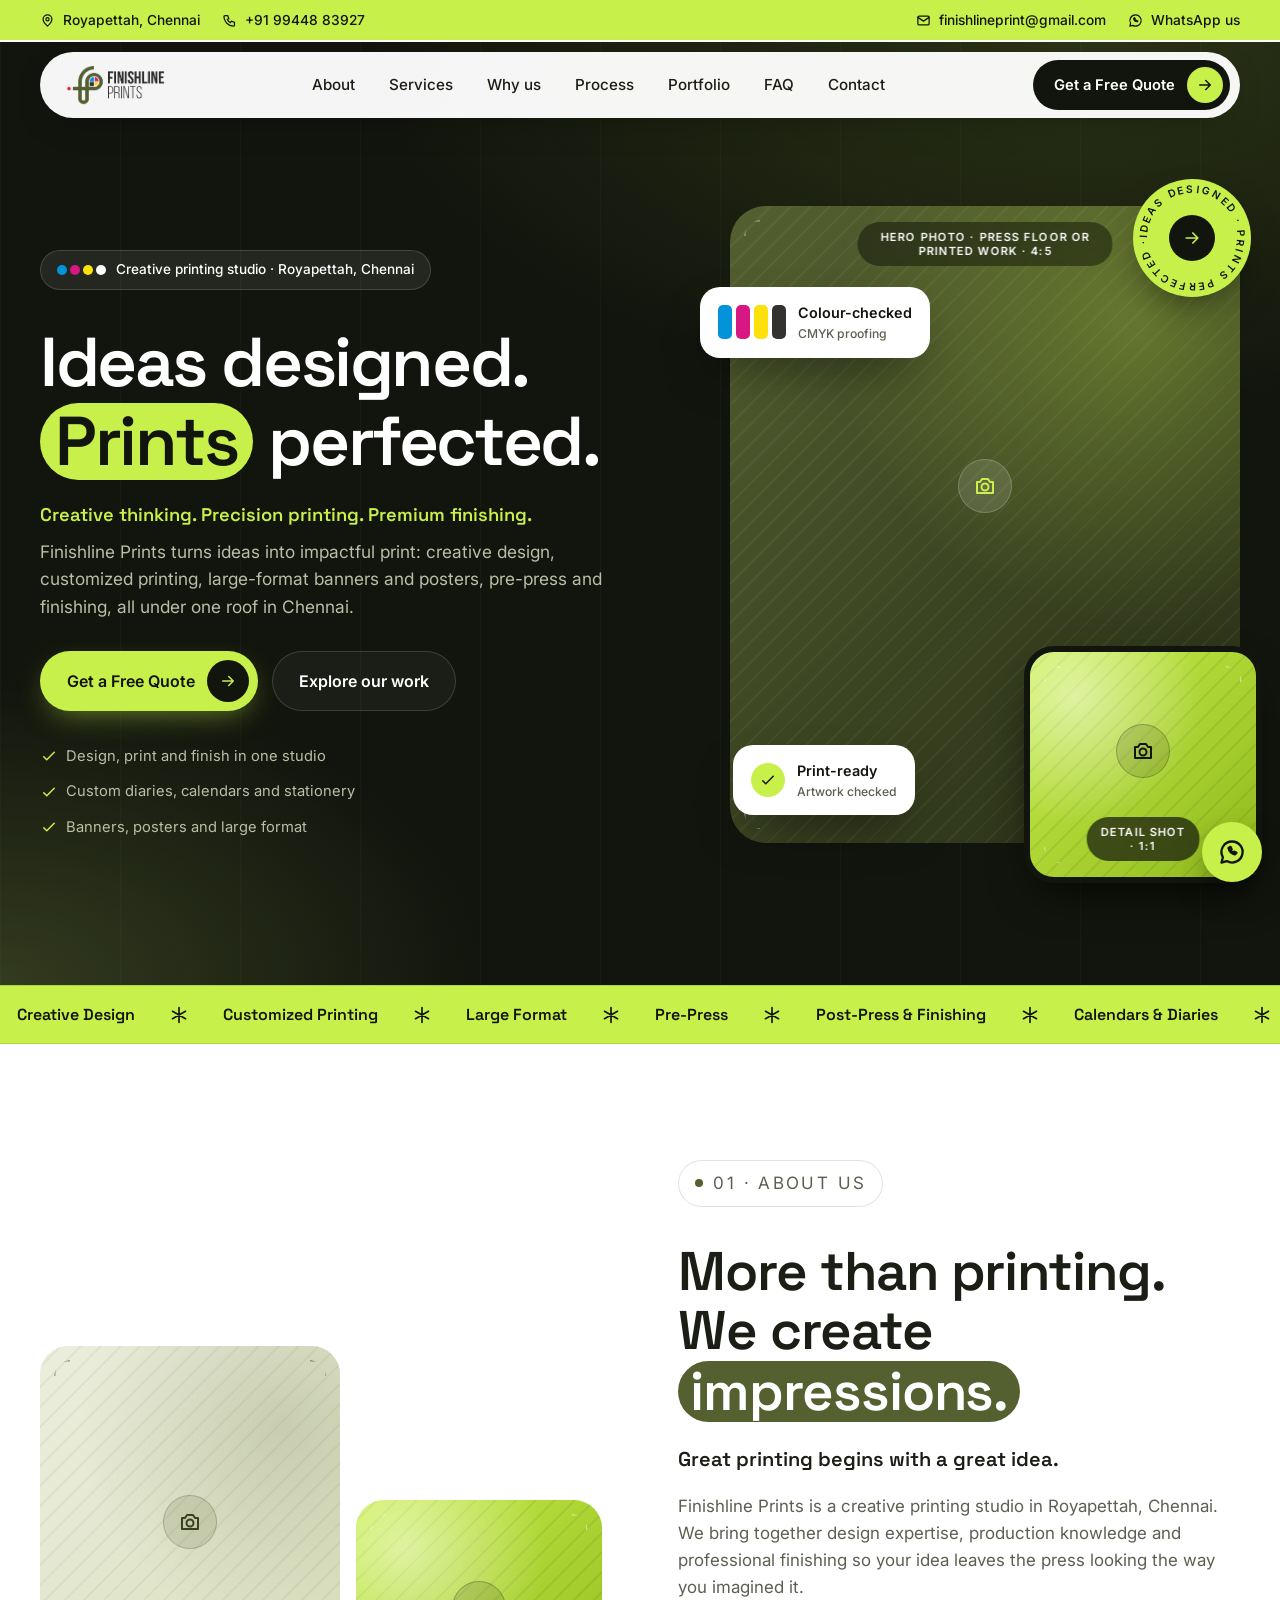
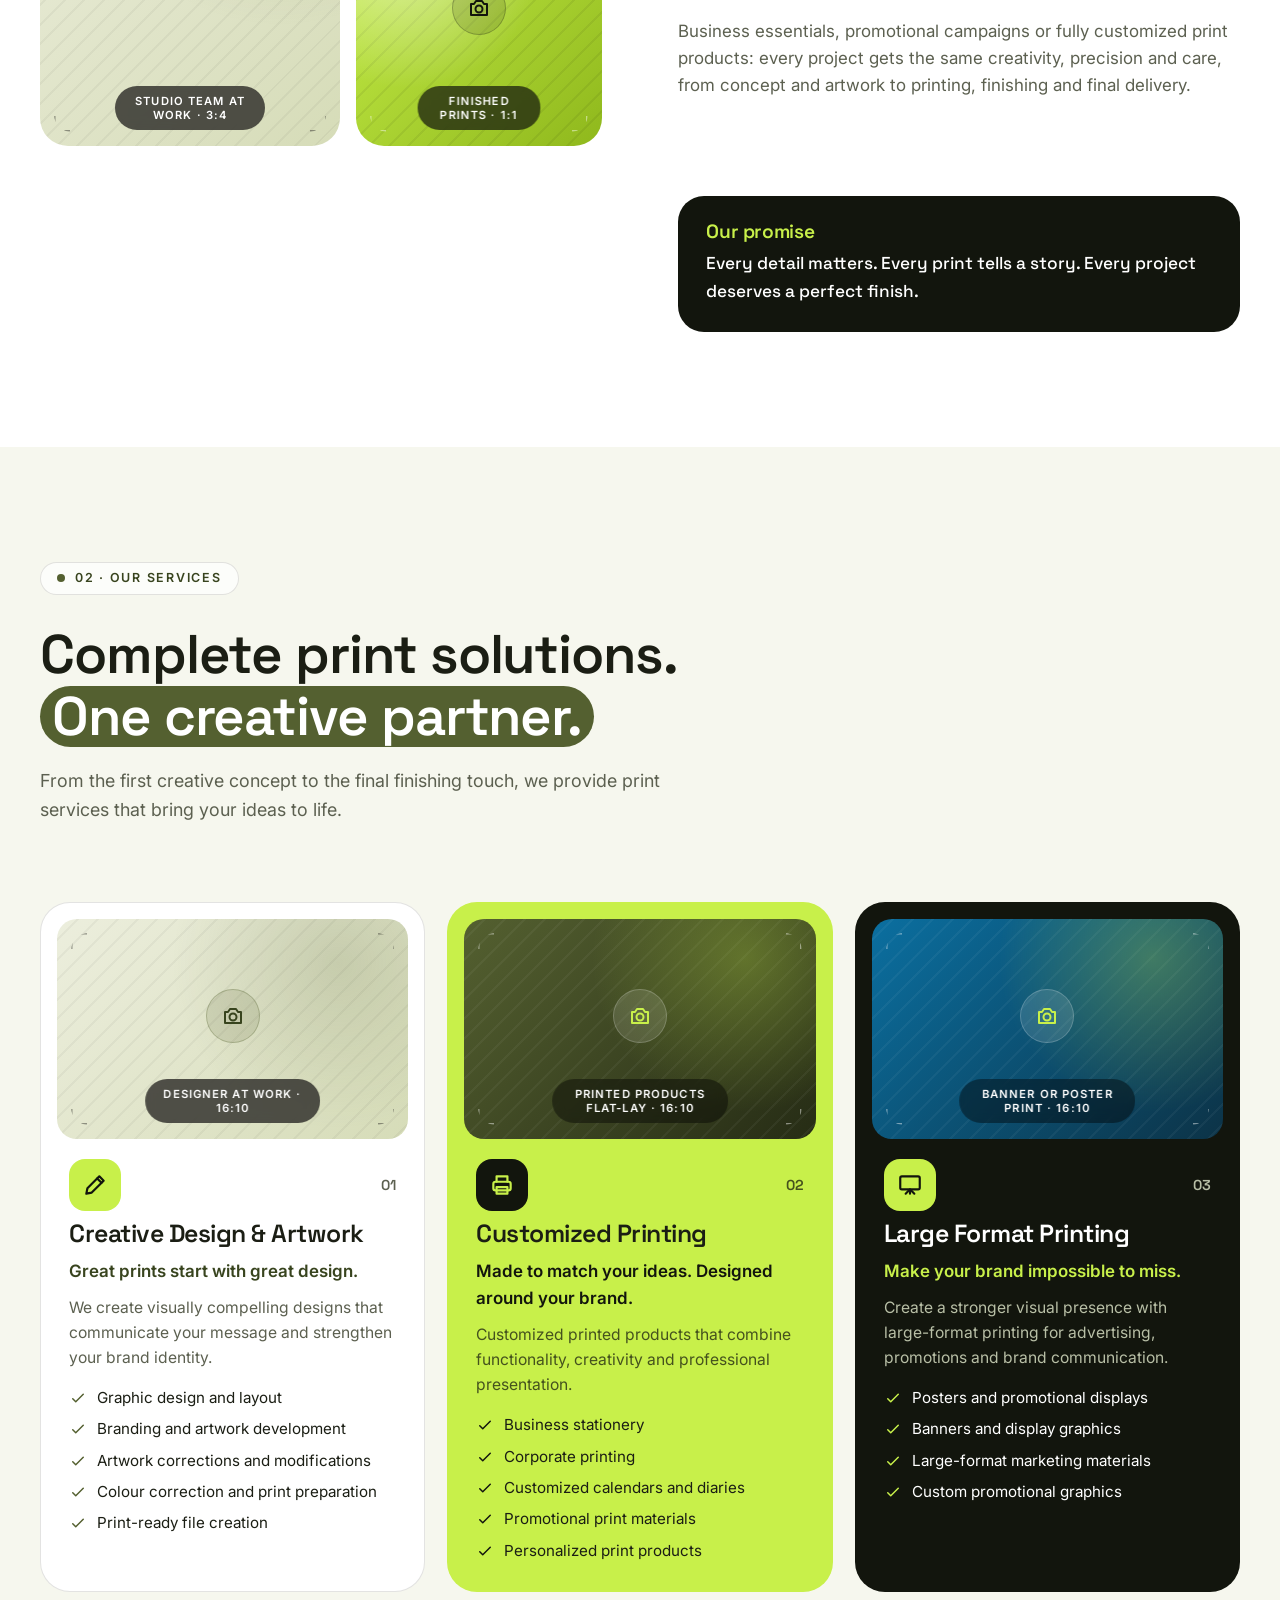
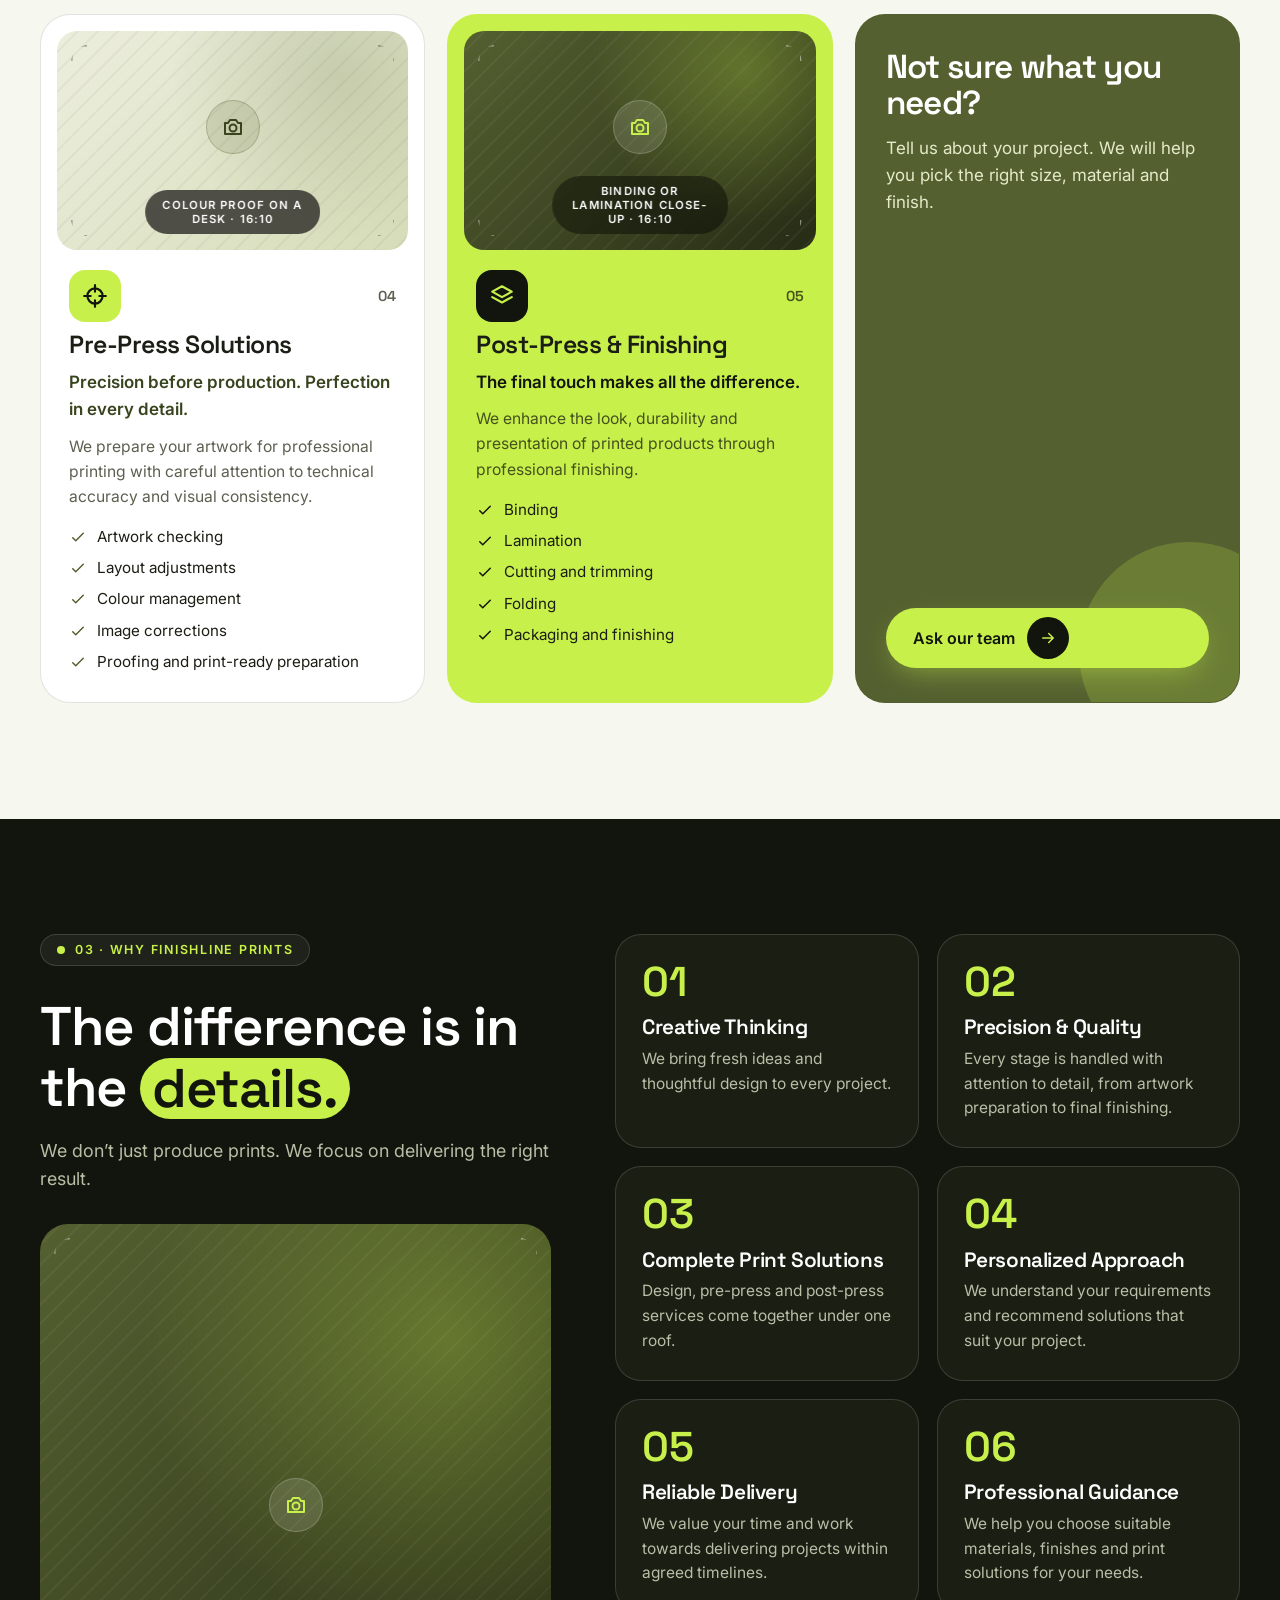
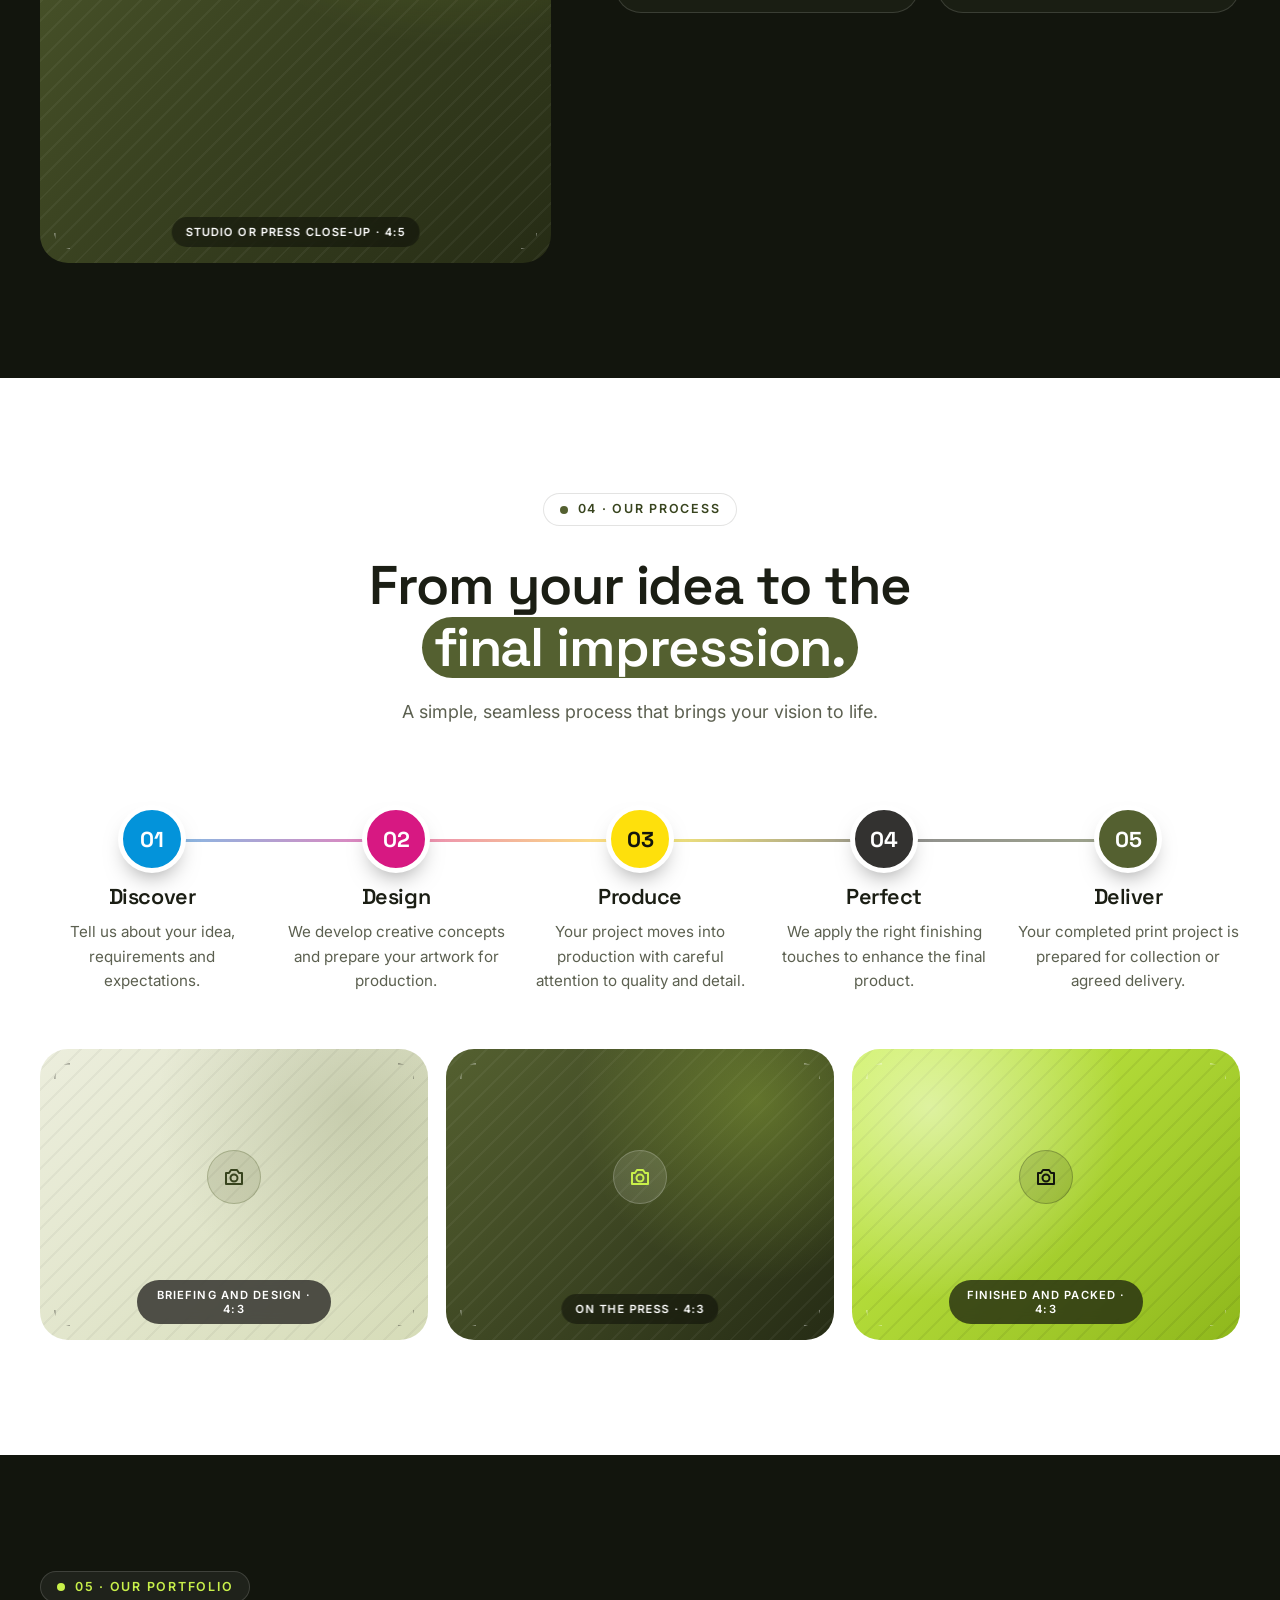
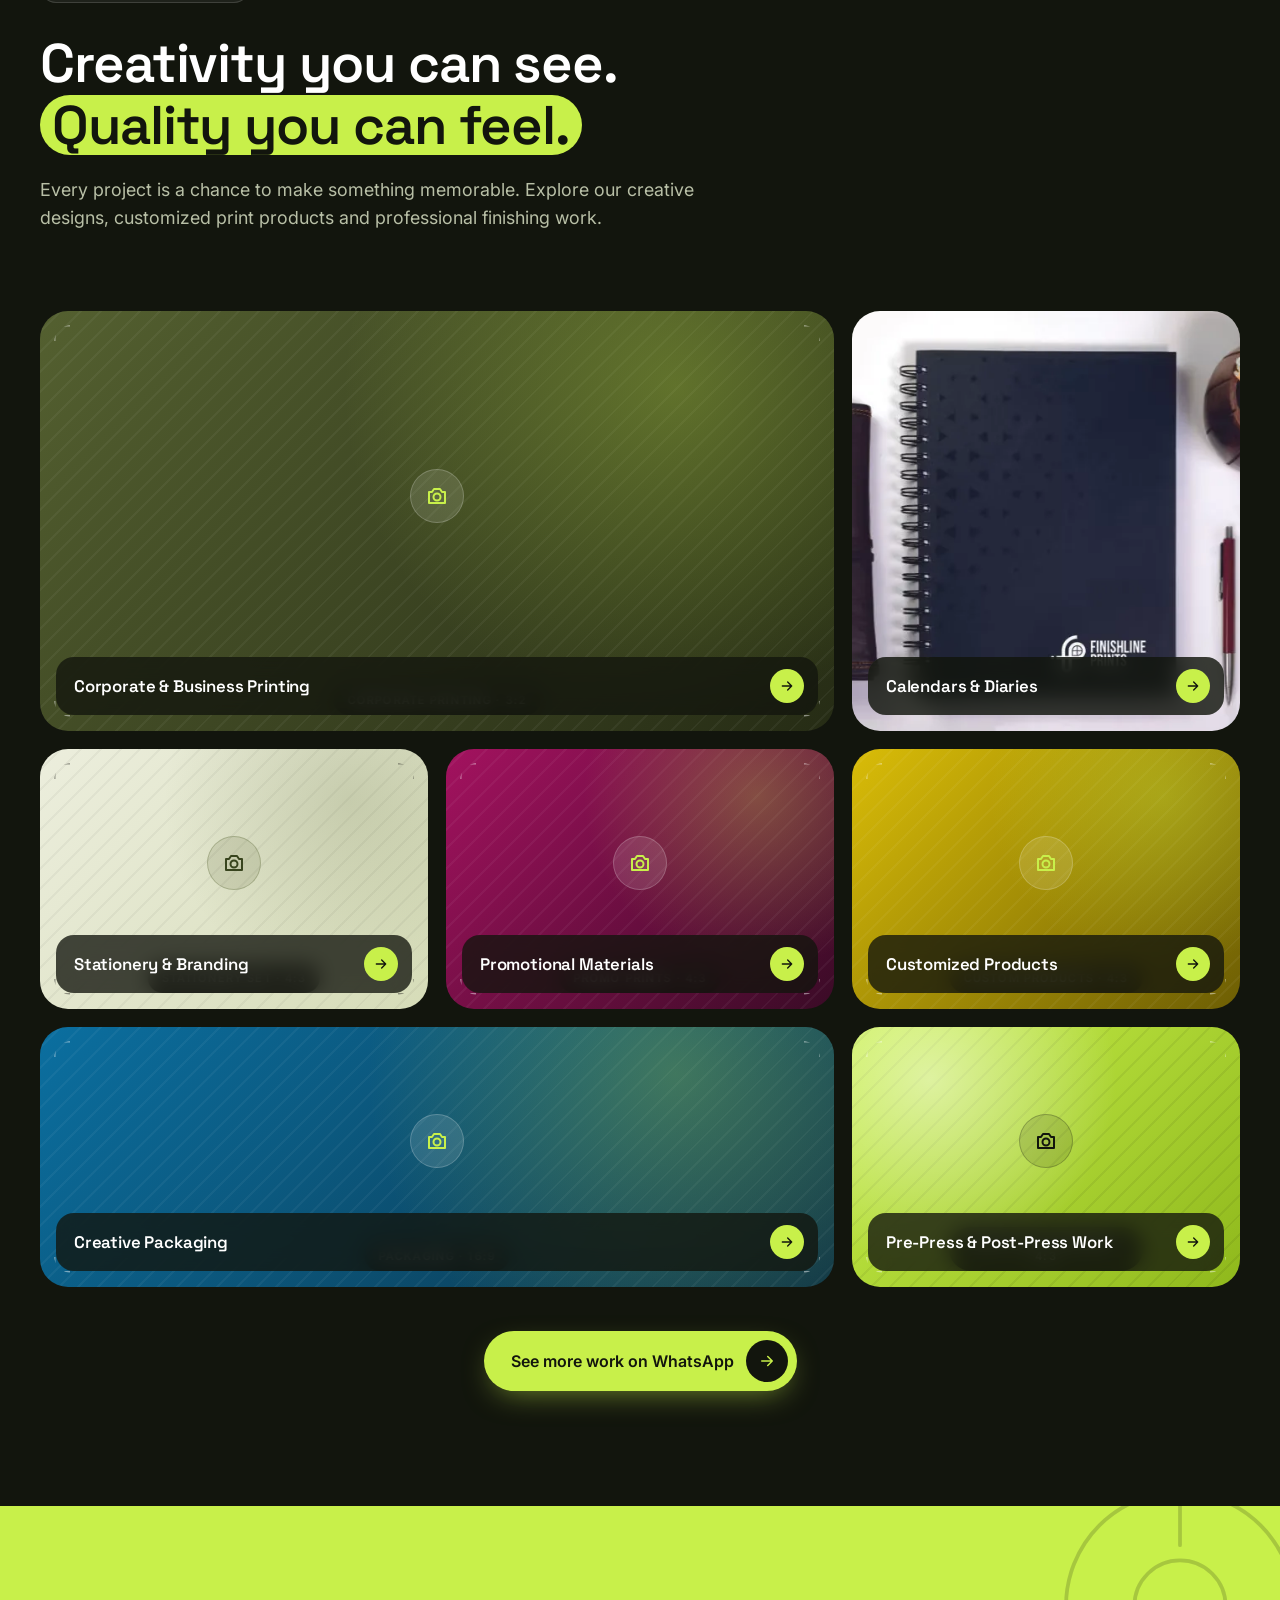
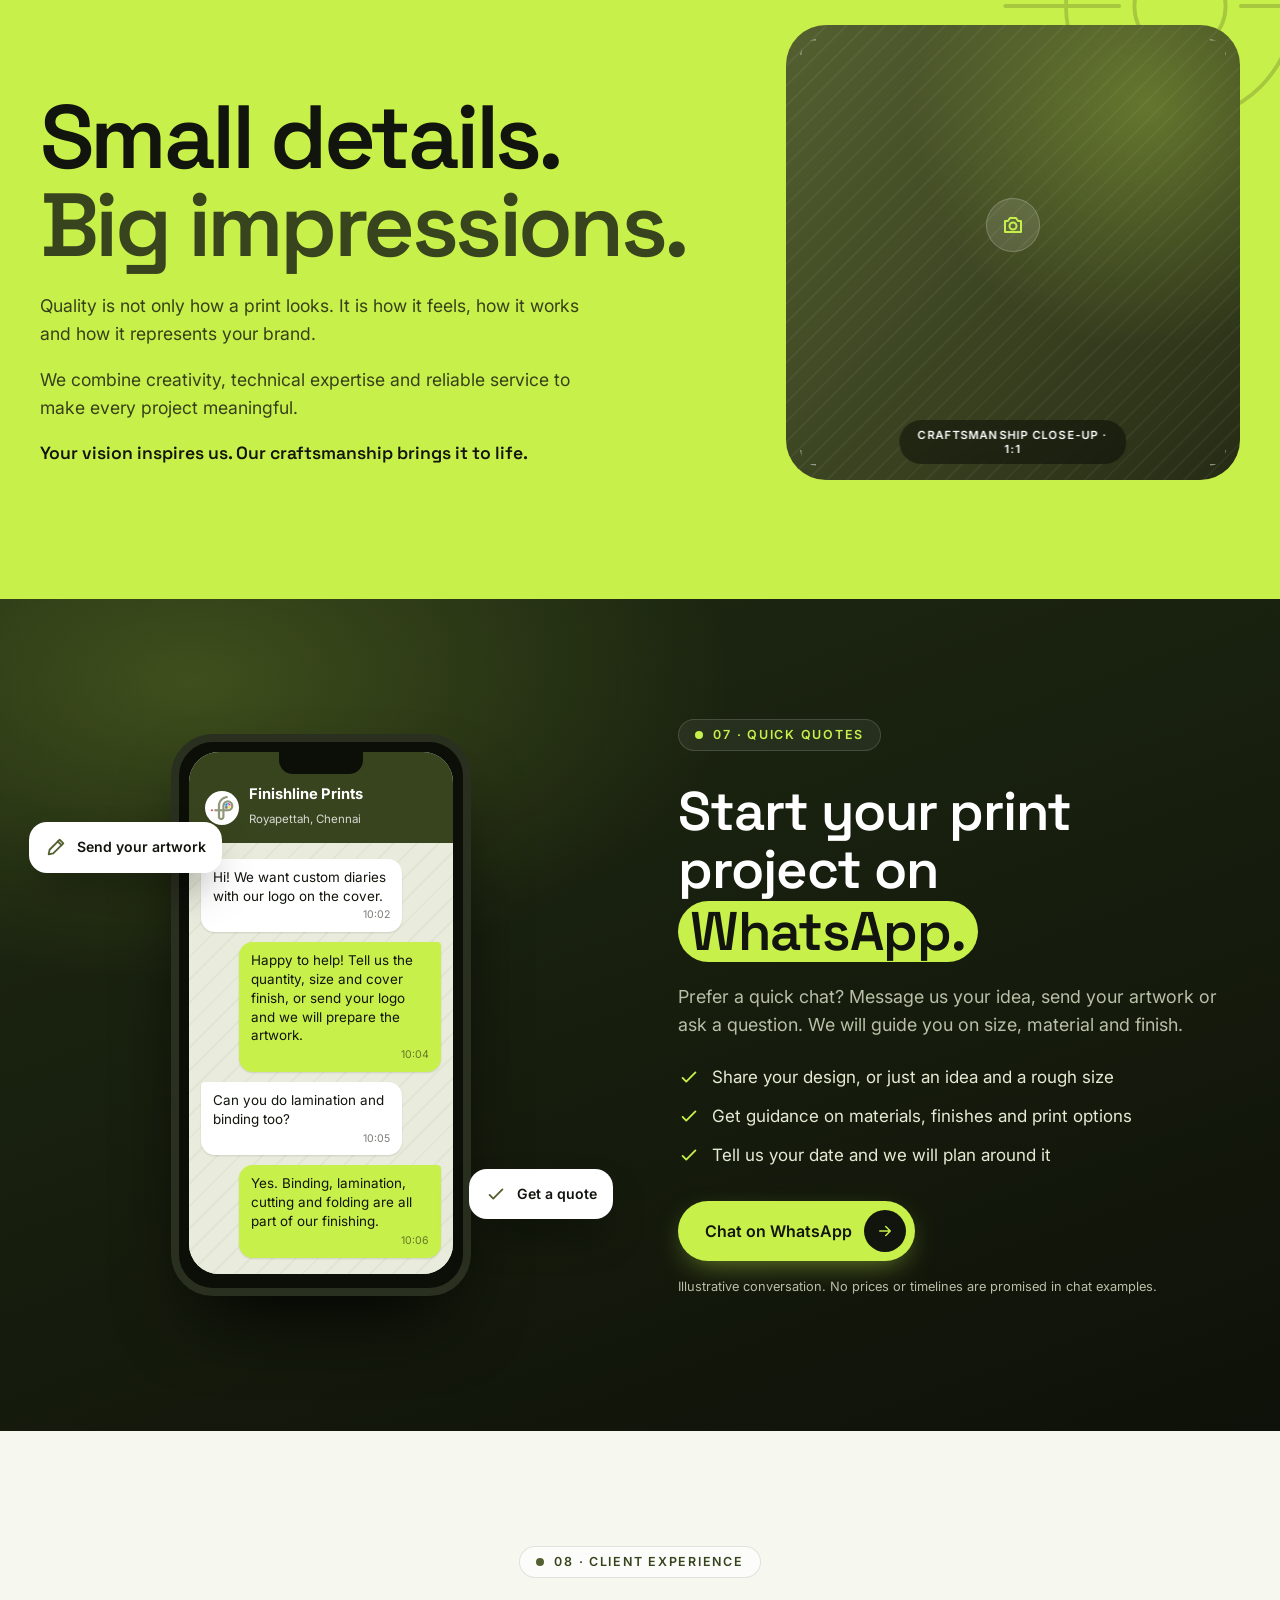
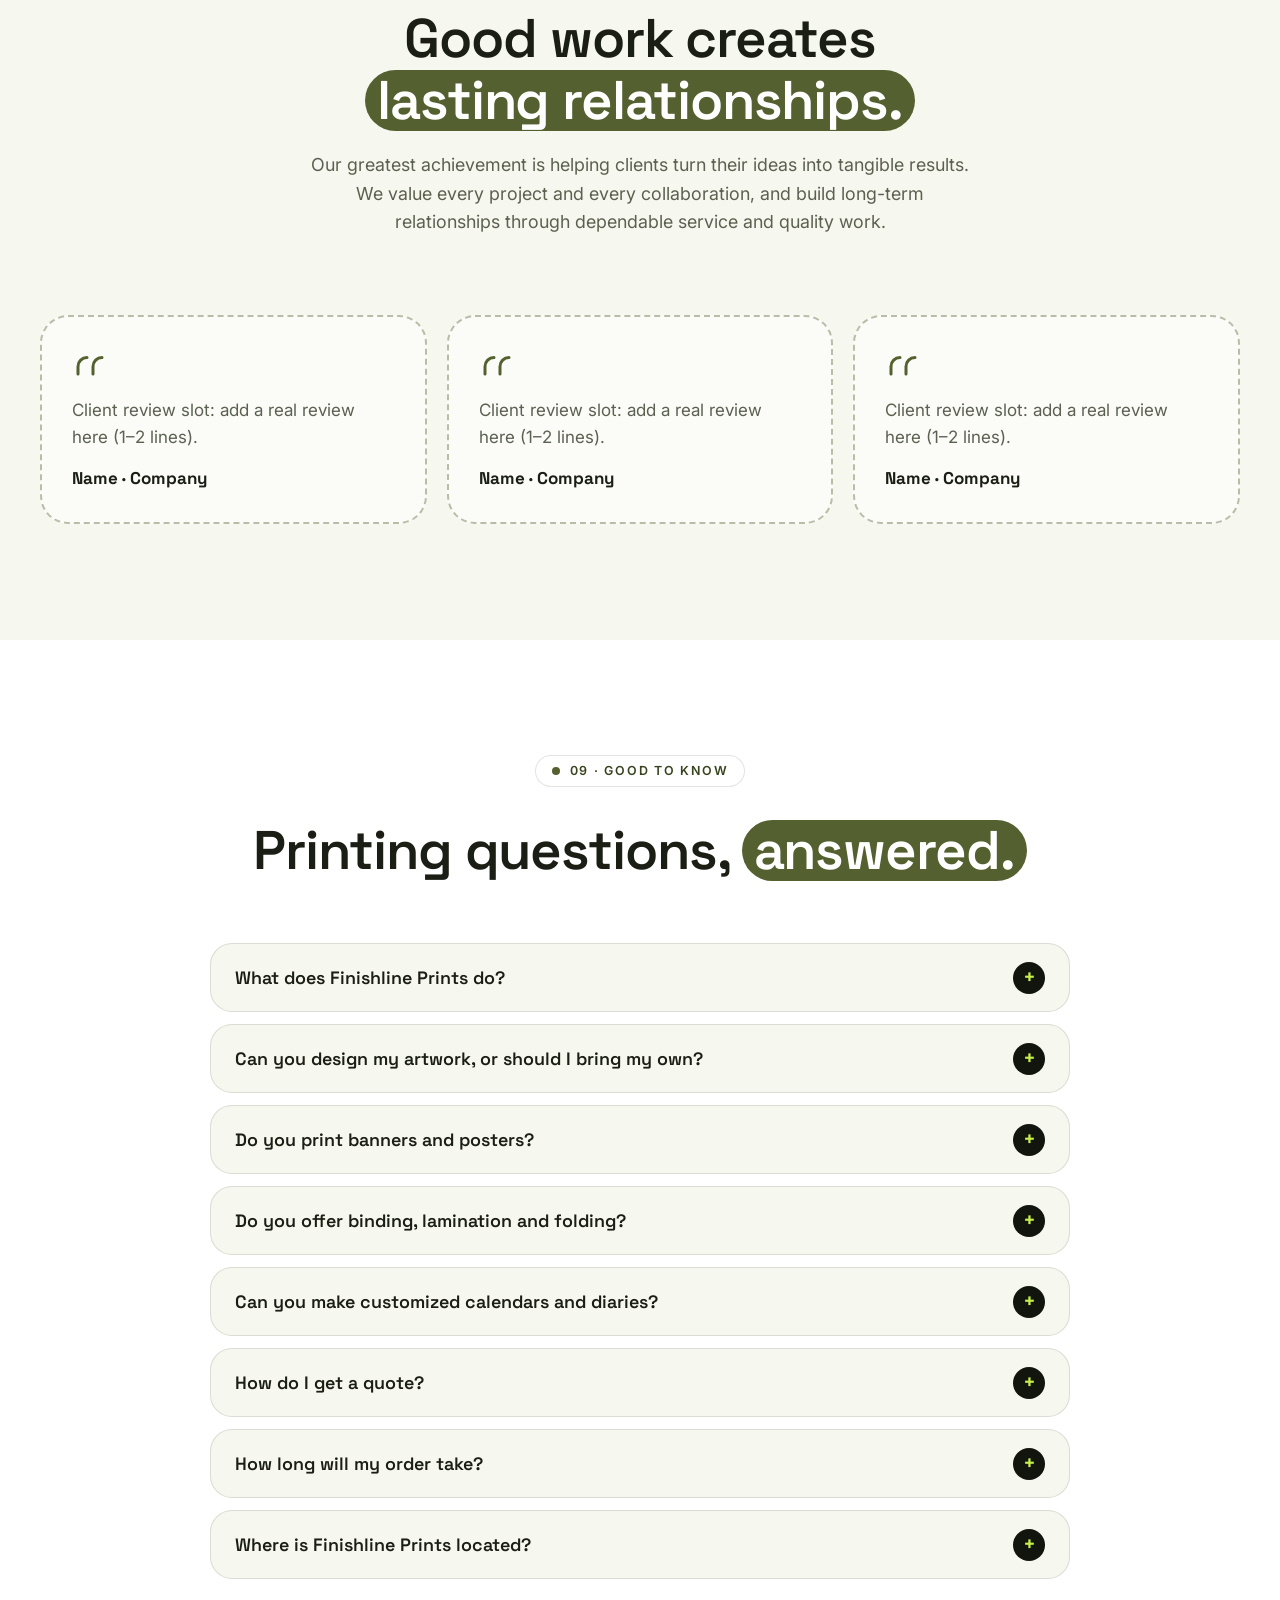
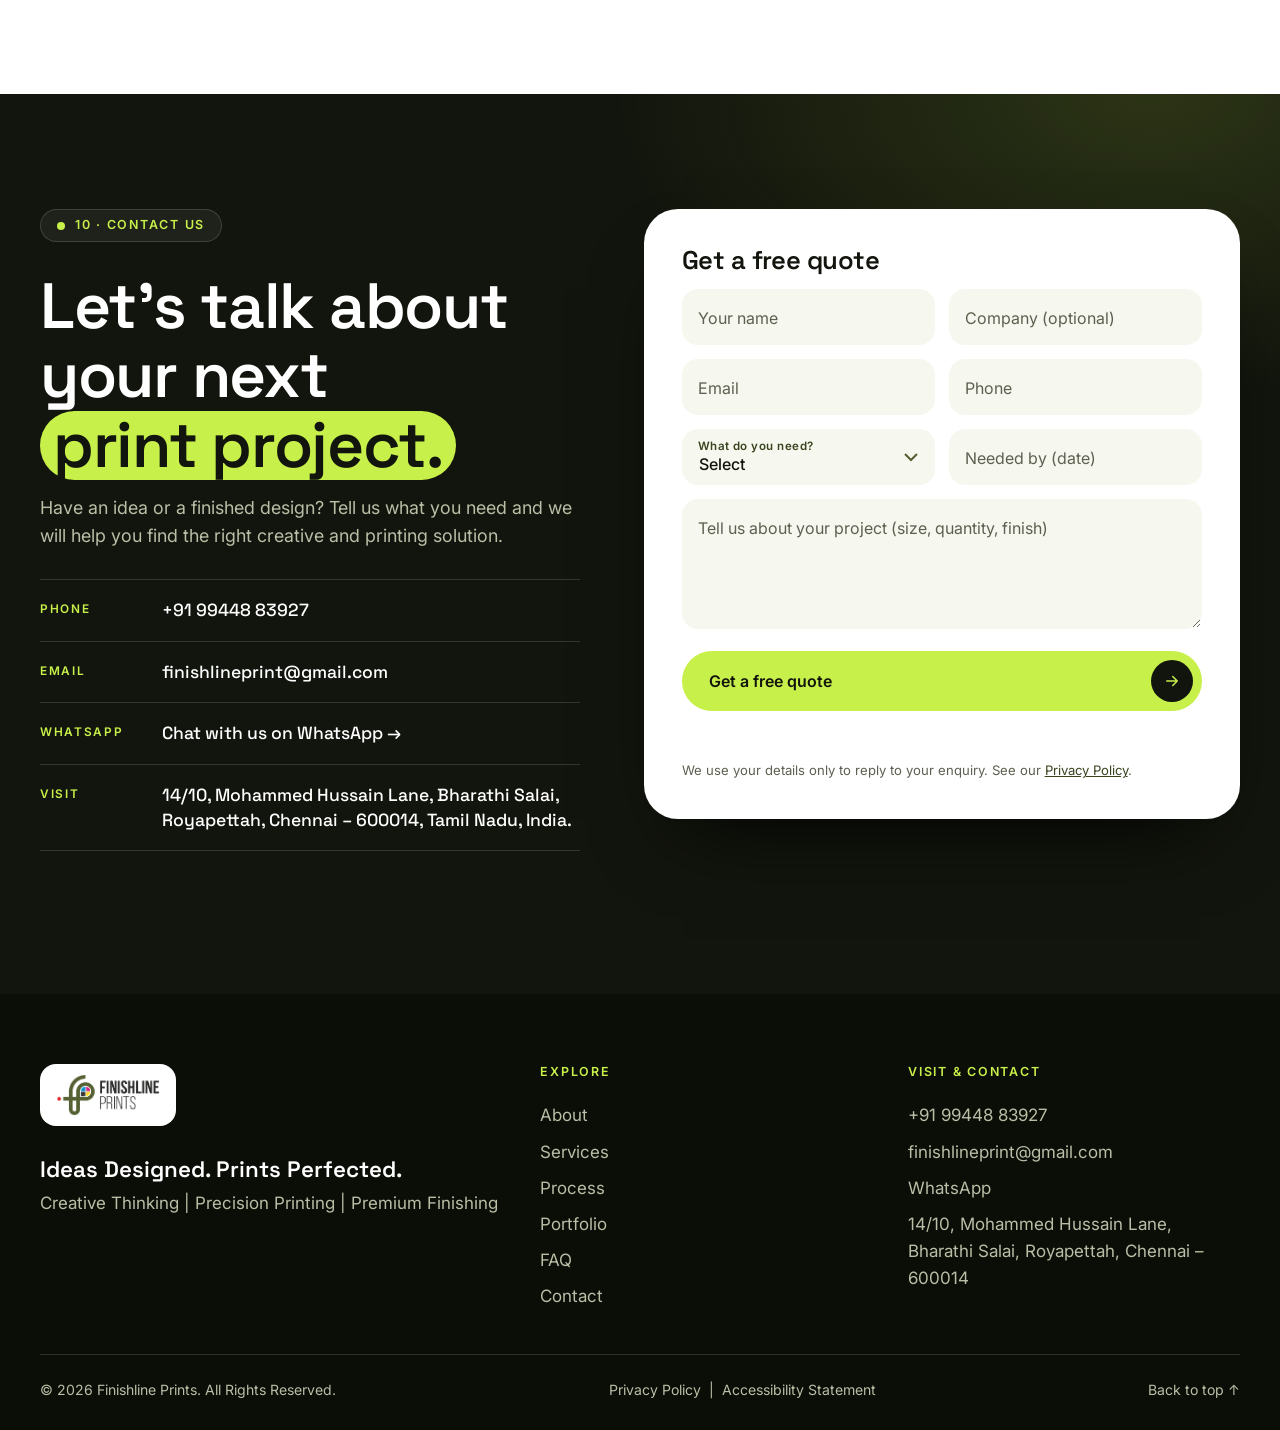
==== commit 6fe40b9d: "Fix white strip above nav and shrink hero headline Co-Authored-By: Claude Sonnet 5.5 <noreply@anthro" ====
--- a/index.html
+++ b/index.html
@@ -13,8 +13,8 @@
 <link rel="preconnect" href="https://fonts.googleapis.com">
 <link rel="preconnect" href="https://fonts.gstatic.com" crossorigin>
 <link href="https://fonts.googleapis.com/css2?family=Inter:wght@400;500;600&family=Space+Grotesk:wght@500;600;700&display=swap" rel="stylesheet">
-<link rel="stylesheet" href="assets/css/brand.css?v=3">
-<link rel="stylesheet" href="assets/css/studio.css?v=3">
+<link rel="stylesheet" href="assets/css/brand.css?v=4">
+<link rel="stylesheet" href="assets/css/studio.css?v=4">
 <script>document.documentElement.classList.add('js')</script>
 <script type="application/ld+json">
 {
@@ -452,6 +452,6 @@
 </div></div></footer>
 <a class="fab" href="https://wa.me/919944883927?text=Hi%20Finishline%20Prints%2C%20I%27d%20like%20to%20discuss%20a%20print%20project." target="_blank" rel="noopener" aria-label="Chat with Finishline Prints on WhatsApp"><svg class="ic" aria-hidden="true"><use href="#i-wa"/></svg></a>
 
-<script src="assets/js/studio.js?v=3" defer></script>
+<script src="assets/js/studio.js?v=4" defer></script>
 </body>
 </html>
--- a/assets/css/studio.css
+++ b/assets/css/studio.css
@@ -115,14 +115,14 @@
 .ph--wide{--ar:16/9}.ph--tall{--ar:4/5}.ph--sq{--ar:1/1}.ph--land{--ar:3/2}.ph--pano{--ar:21/9}
 
 /* ---------- hero ---------- */
-.hero{background:radial-gradient(1200px 600px at 85% 0%,rgba(200,240,74,.14),transparent 60%),radial-gradient(800px 500px at 0% 100%,rgba(84,96,48,.5),transparent 60%),var(--ink);color:#fff;margin-top:-76px;padding:150px 0 clamp(60px,8vw,110px);overflow:hidden;position:relative}
+.hero{background:radial-gradient(1200px 600px at 85% 0%,rgba(200,240,74,.14),transparent 60%),radial-gradient(800px 500px at 0% 100%,rgba(84,96,48,.5),transparent 60%),var(--ink);color:#fff;margin-top:-88px;padding:164px 0 clamp(60px,8vw,110px);overflow:hidden;position:relative}
 .hero::before{content:"";position:absolute;inset:0;background:repeating-linear-gradient(90deg,rgba(255,255,255,.025) 0 1px,transparent 1px 120px);pointer-events:none}
 .hero__grid{display:grid;grid-template-columns:1.05fr .95fr;gap:clamp(28px,5vw,70px);align-items:center;position:relative}
 .hero__badge{display:inline-flex;align-items:center;gap:10px;padding:8px 16px;border-radius:999px;background:rgba(255,255,255,.08);border:1px solid var(--line-d);font-size:.85rem;font-weight:500}
 .hero__badge b{display:inline-flex;gap:3px}
 .hero__badge b i{width:10px;height:10px;border-radius:50%;display:block}
 .hero__badge b i:nth-child(1){background:var(--c)}.hero__badge b i:nth-child(2){background:var(--m)}.hero__badge b i:nth-child(3){background:var(--y)}.hero__badge b i:nth-child(4){background:#fff}
-.h1{font-size:clamp(2.7rem,6.4vw,5.5rem);letter-spacing:-.035em;margin:22px 0 20px}
+.h1{font-size:clamp(2.6rem,5.4vw,4.8rem);letter-spacing:-.035em;margin:22px 0 20px}
 .hero__kicker{font:600 1.15rem var(--f-display);color:var(--lime);margin-bottom:12px}
 .hero__sub{color:var(--muted-d);max-width:56ch;font-size:1.08rem}
 .hero__cta{display:flex;flex-wrap:wrap;gap:14px;margin:30px 0 34px}
@@ -331,7 +331,7 @@
 @keyframes ping{0%{transform:scale(.8);opacity:.7}100%{transform:scale(1.35);opacity:0}}
 
 /* ---------- inner pages ---------- */
-.page-hero{background:var(--ink);color:#fff;margin-top:-76px;padding:150px 0 60px}
+.page-hero{background:var(--ink);color:#fff;margin-top:-88px;padding:164px 0 60px}
 .page-hero h1{font-size:clamp(2.2rem,5vw,3.8rem)}
 .page-hero p{color:var(--muted-d);margin:12px 0 0}
 .legal{width:min(820px,100% - 40px);margin:0 auto;padding:60px 0 90px}
@@ -368,7 +368,7 @@
   .topbar .container{justify-content:center}
   .nav__pill{padding-left:18px}.nav__logo img{height:34px}
   .nav__right .btn{display:none}
-  .hero{padding-top:130px}
+  .hero{padding-top:146px}
   .hero__art{padding:0 0 30px 14px}
   .float--a{top:6%}.float{padding:10px 12px;font-size:.8rem}.spin{width:92px;height:92px}
   .cards,.why__grid,.form__row,.process__media{grid-template-columns:1fr}
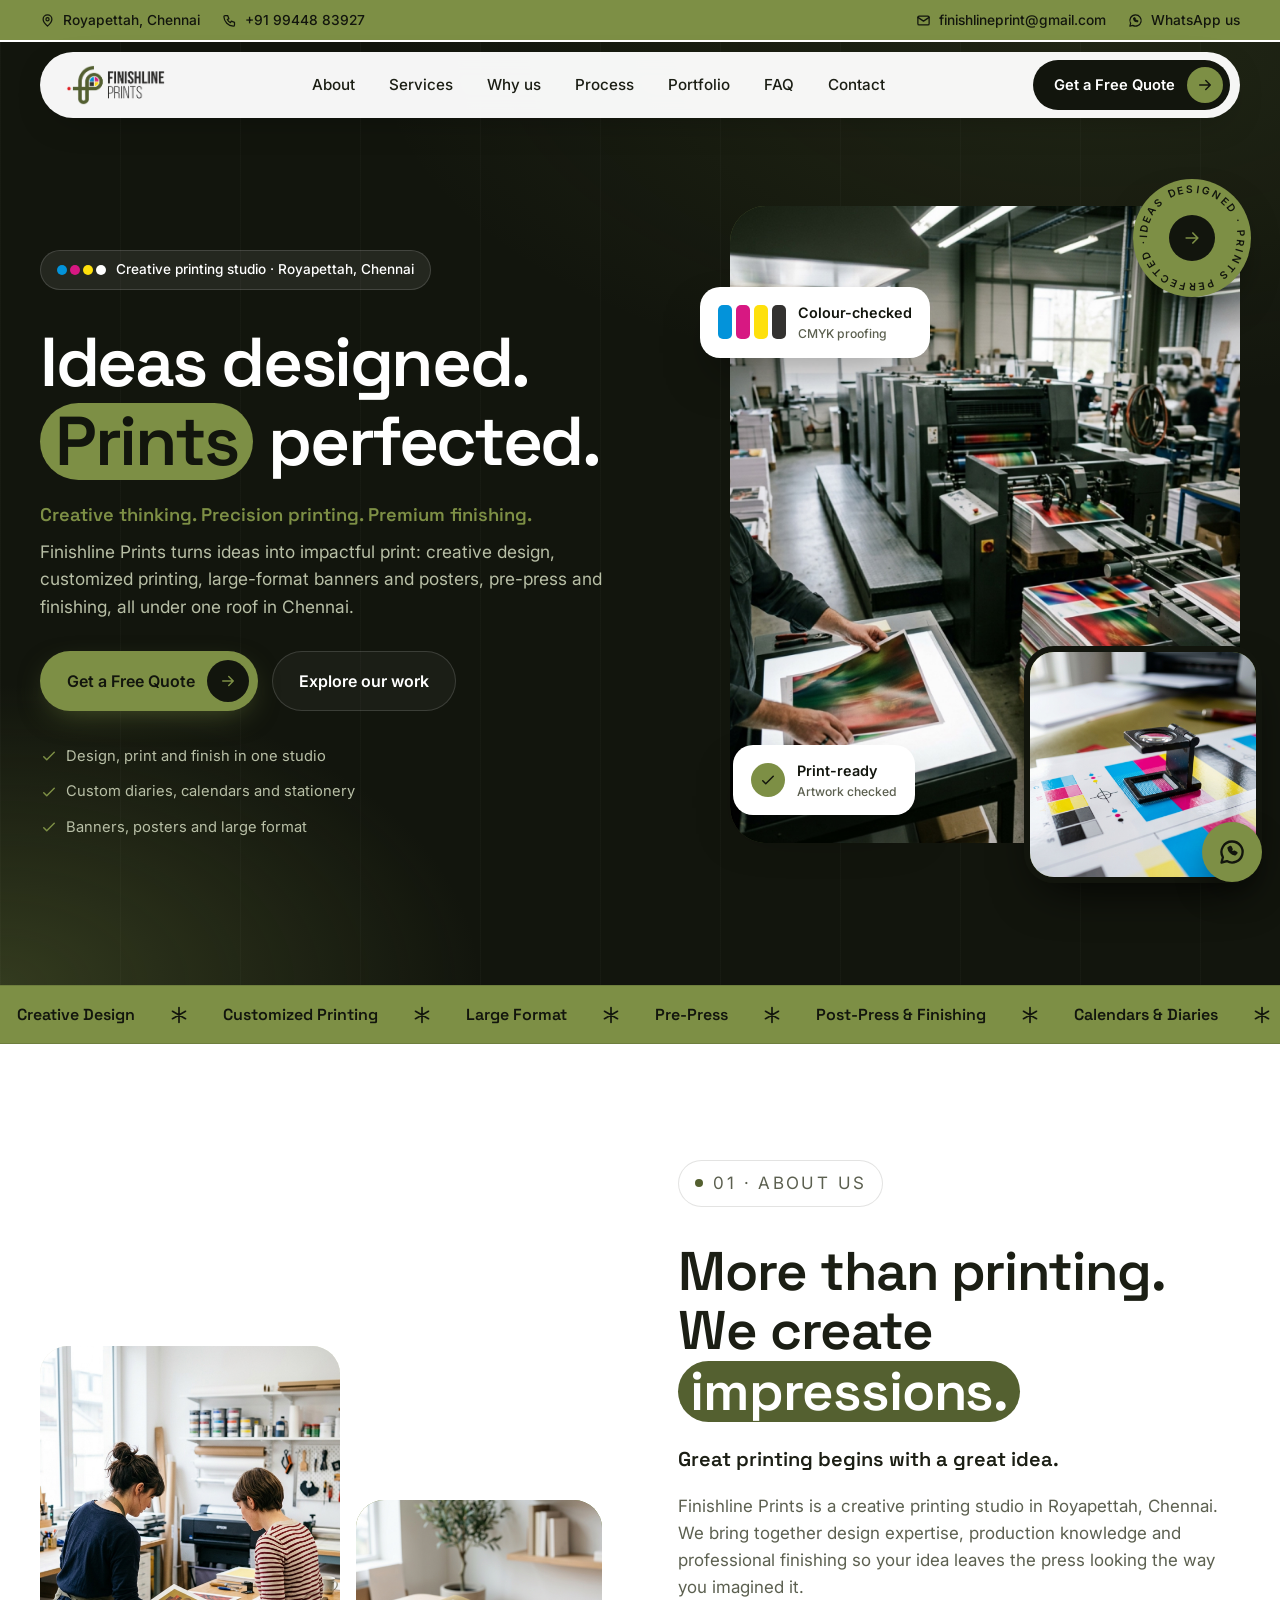
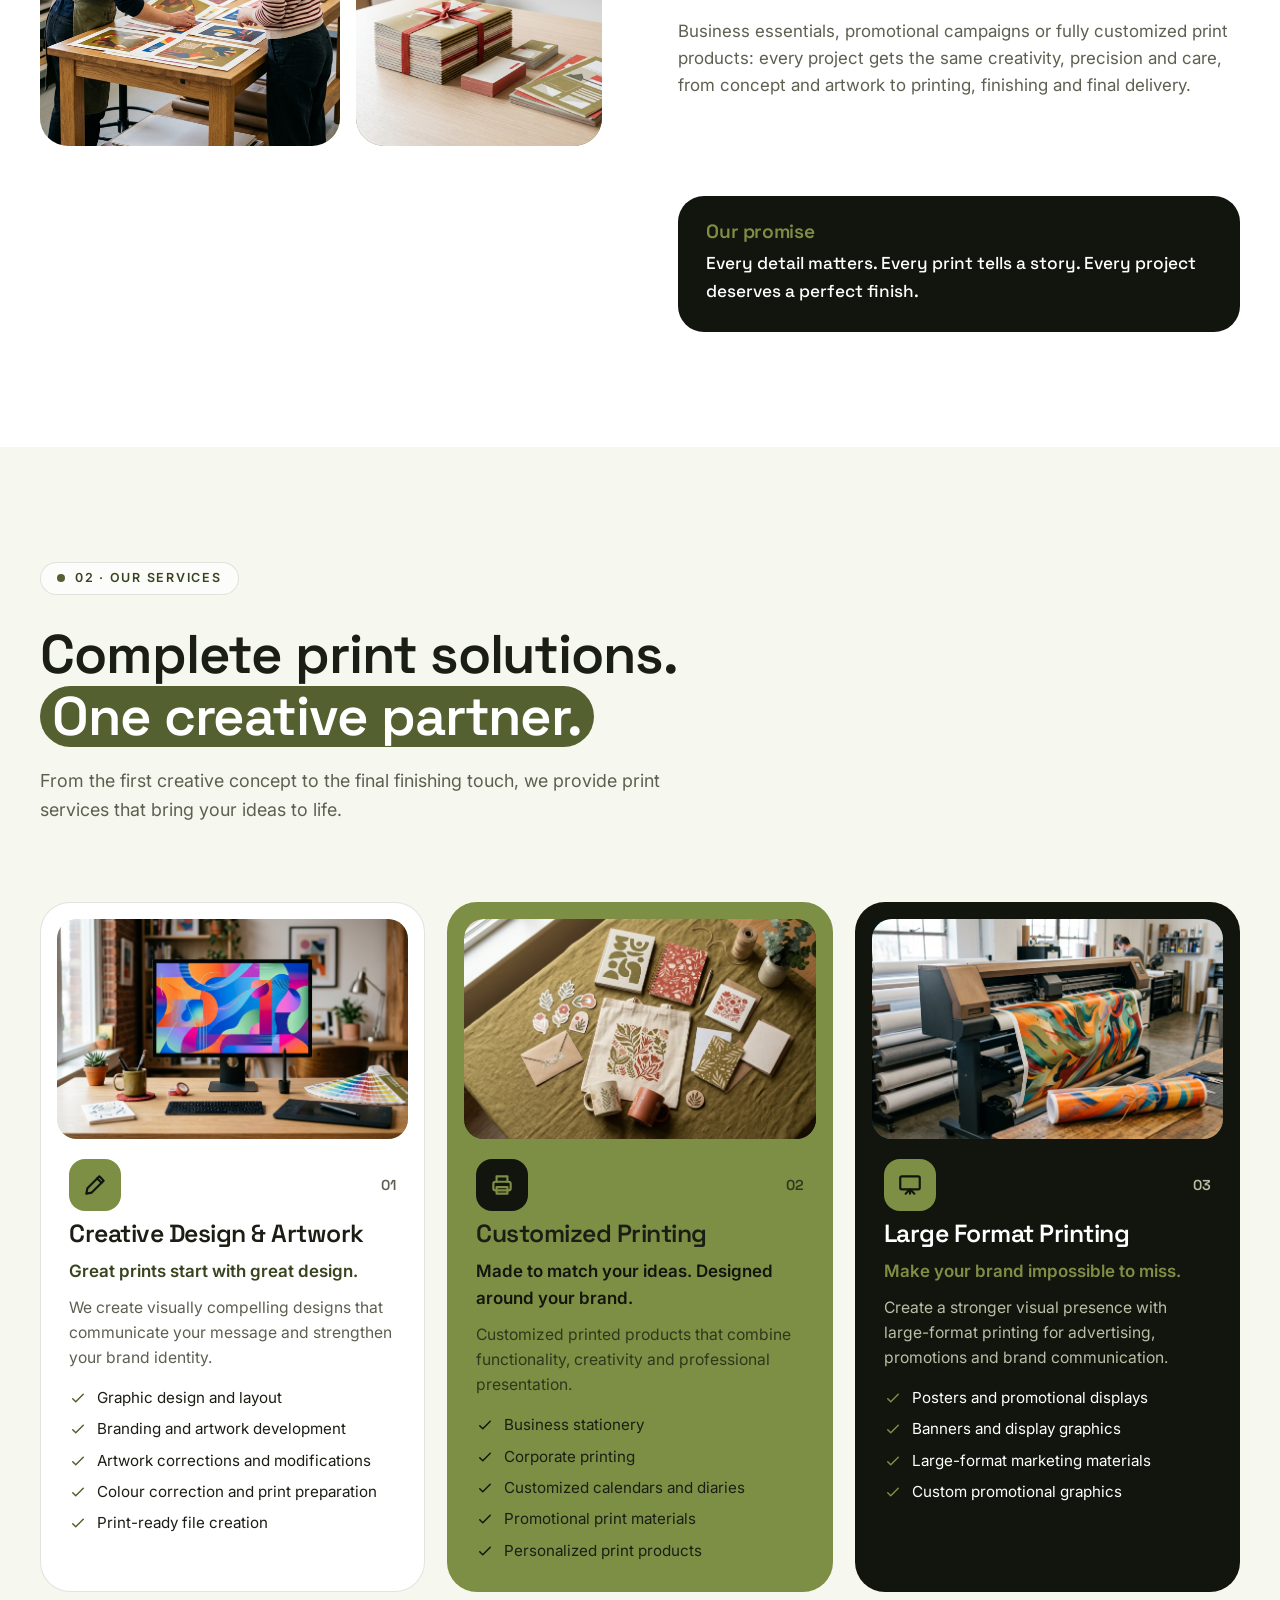
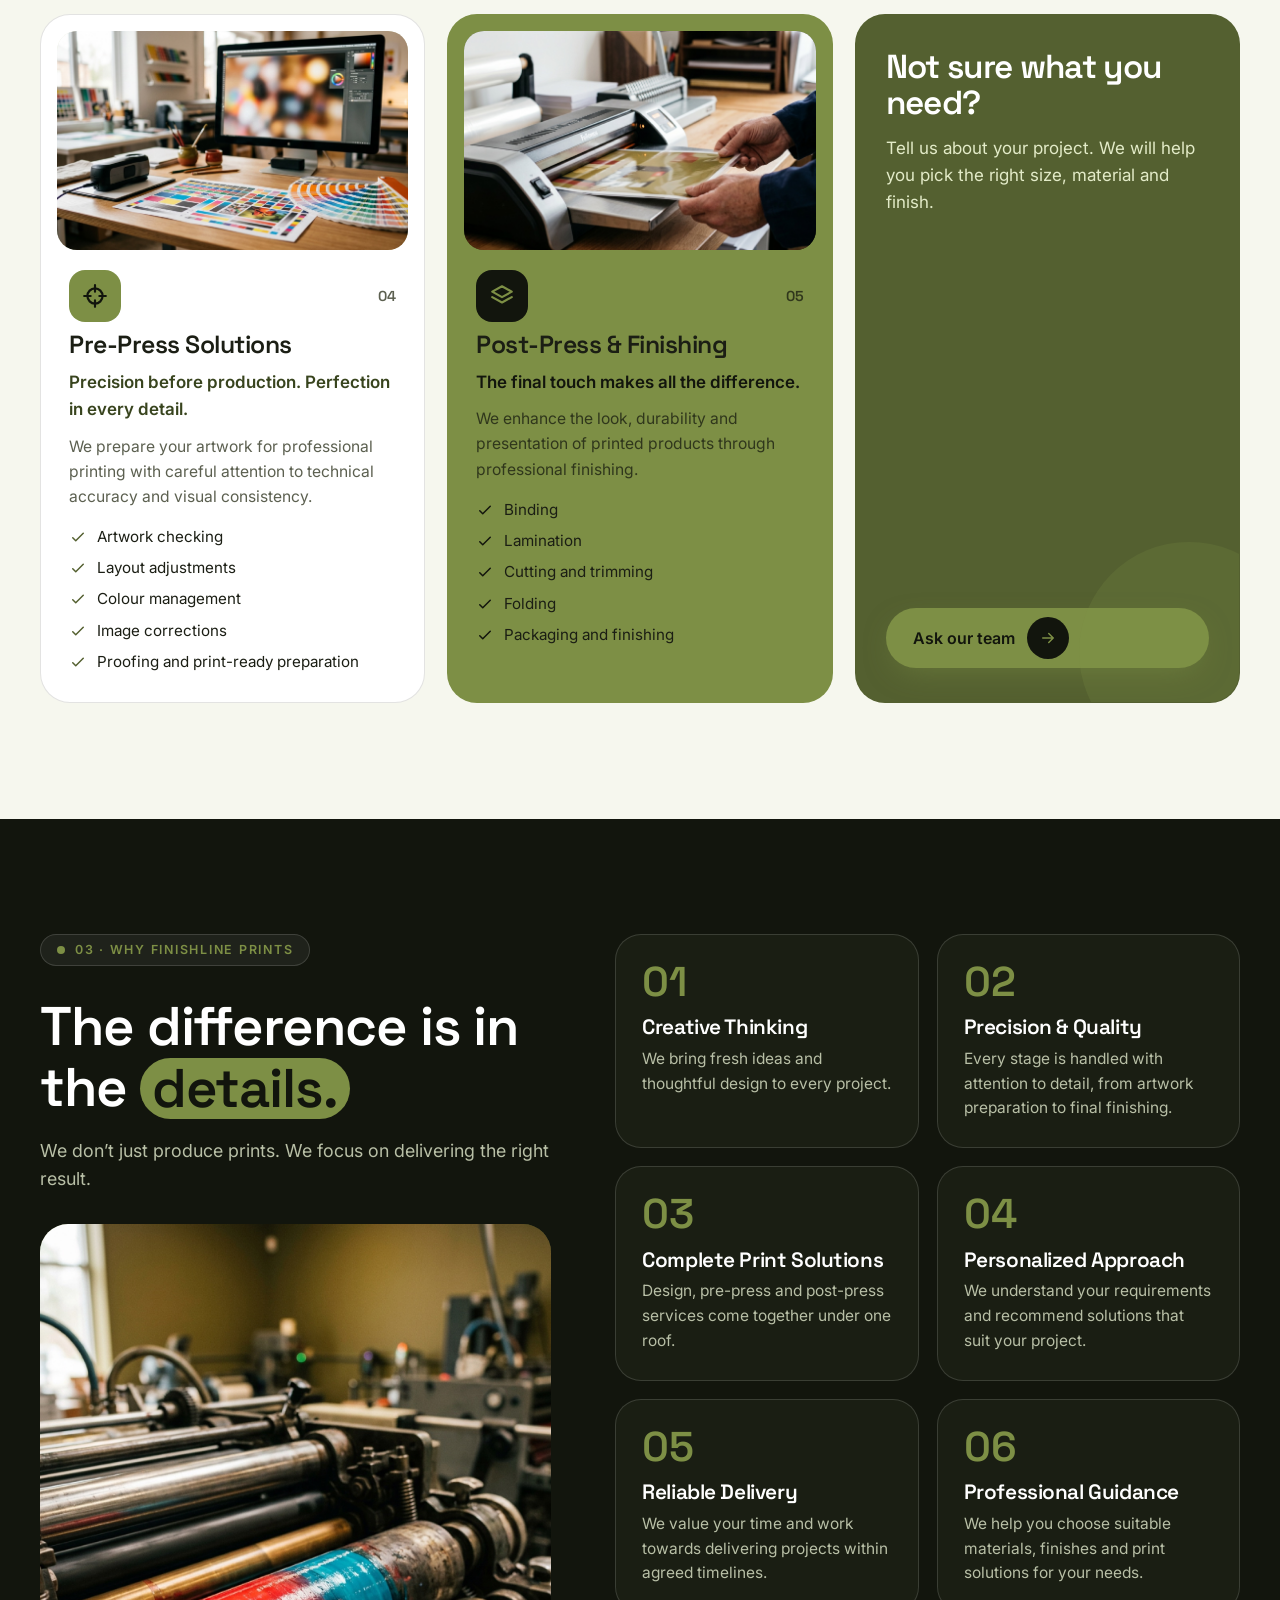
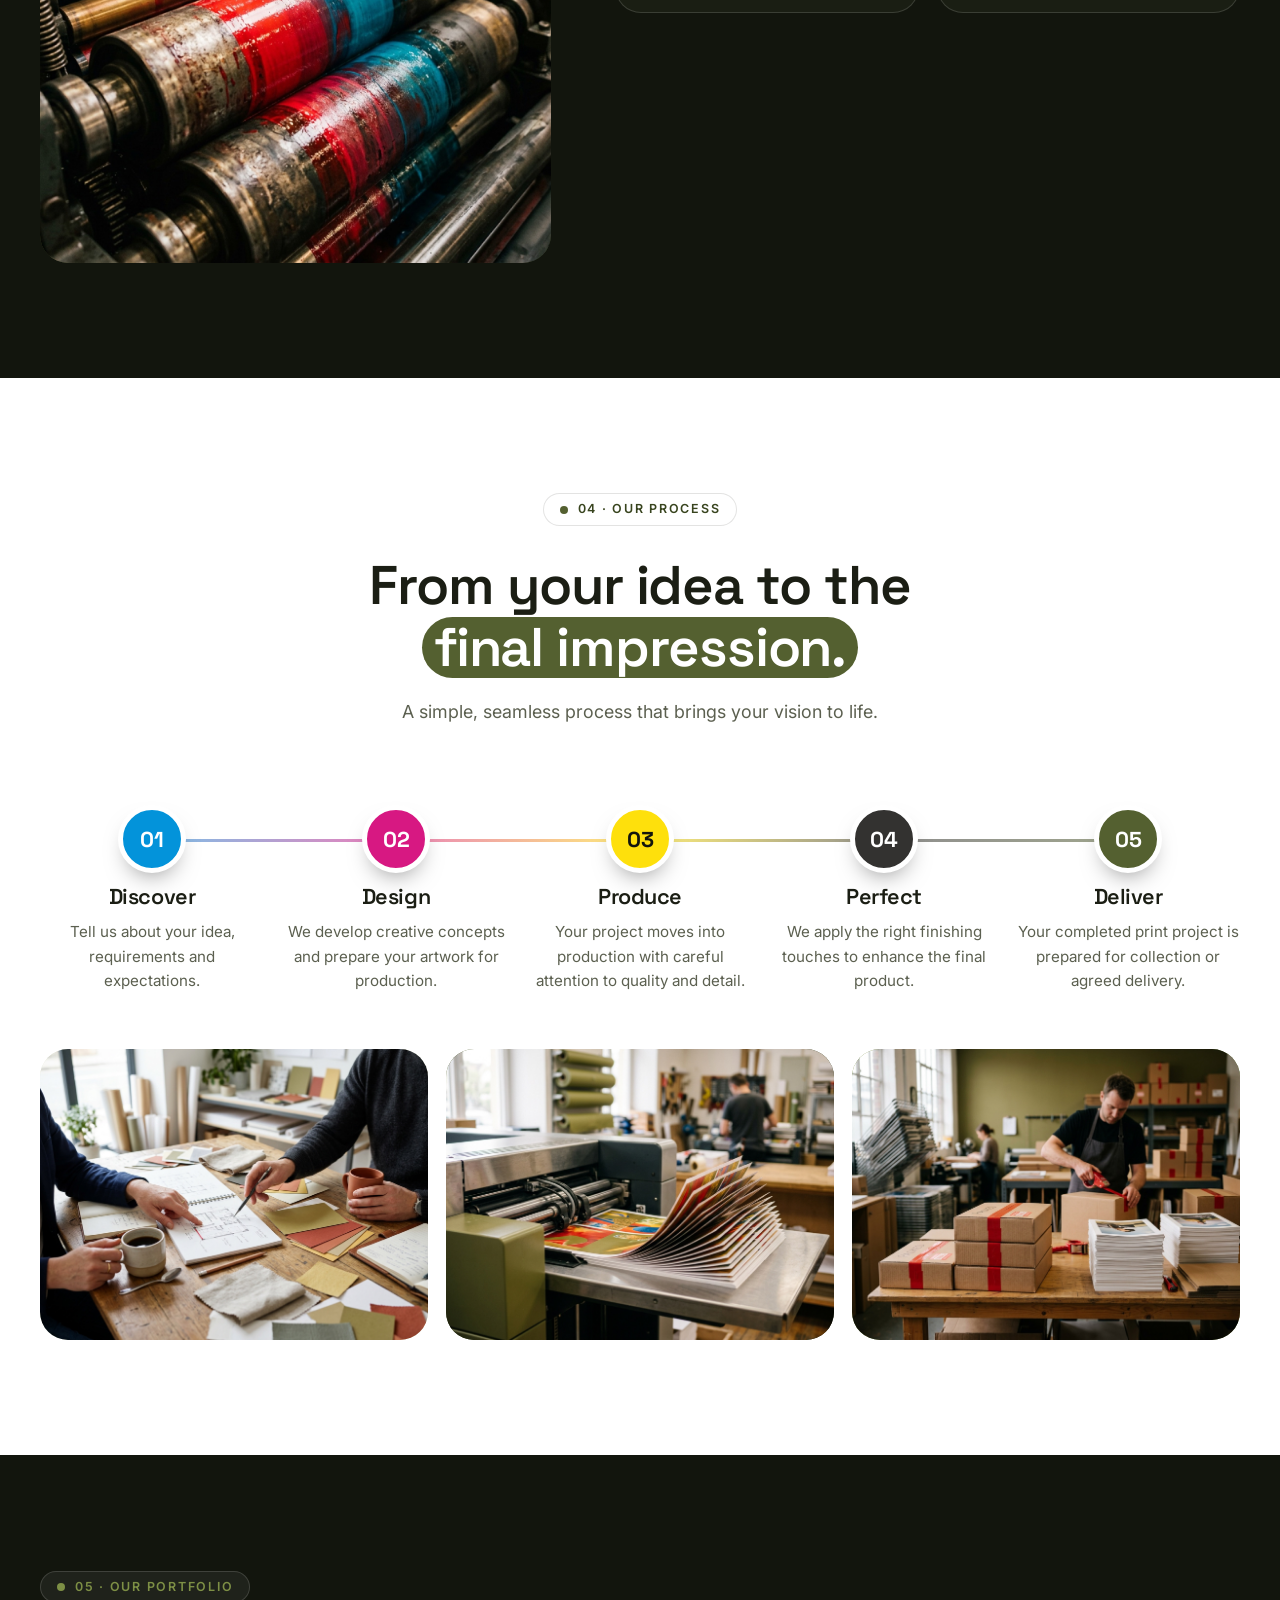
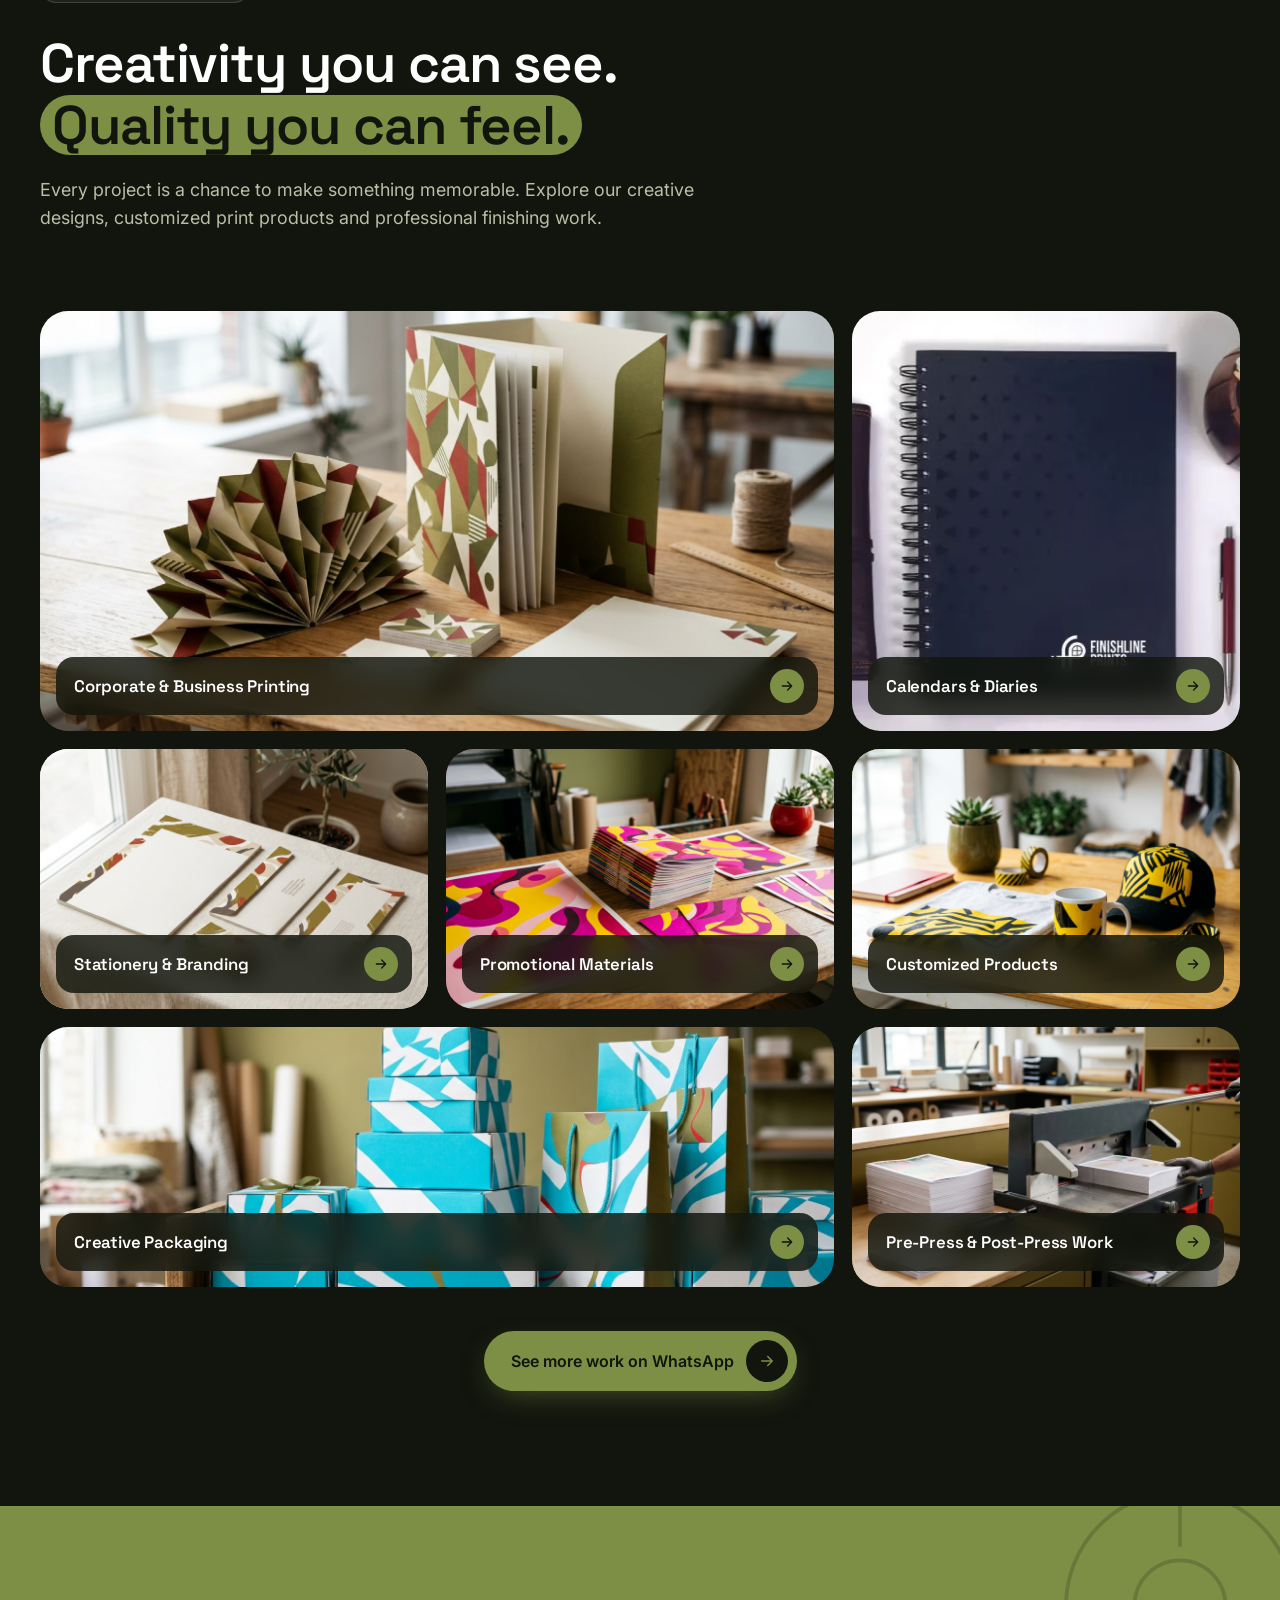
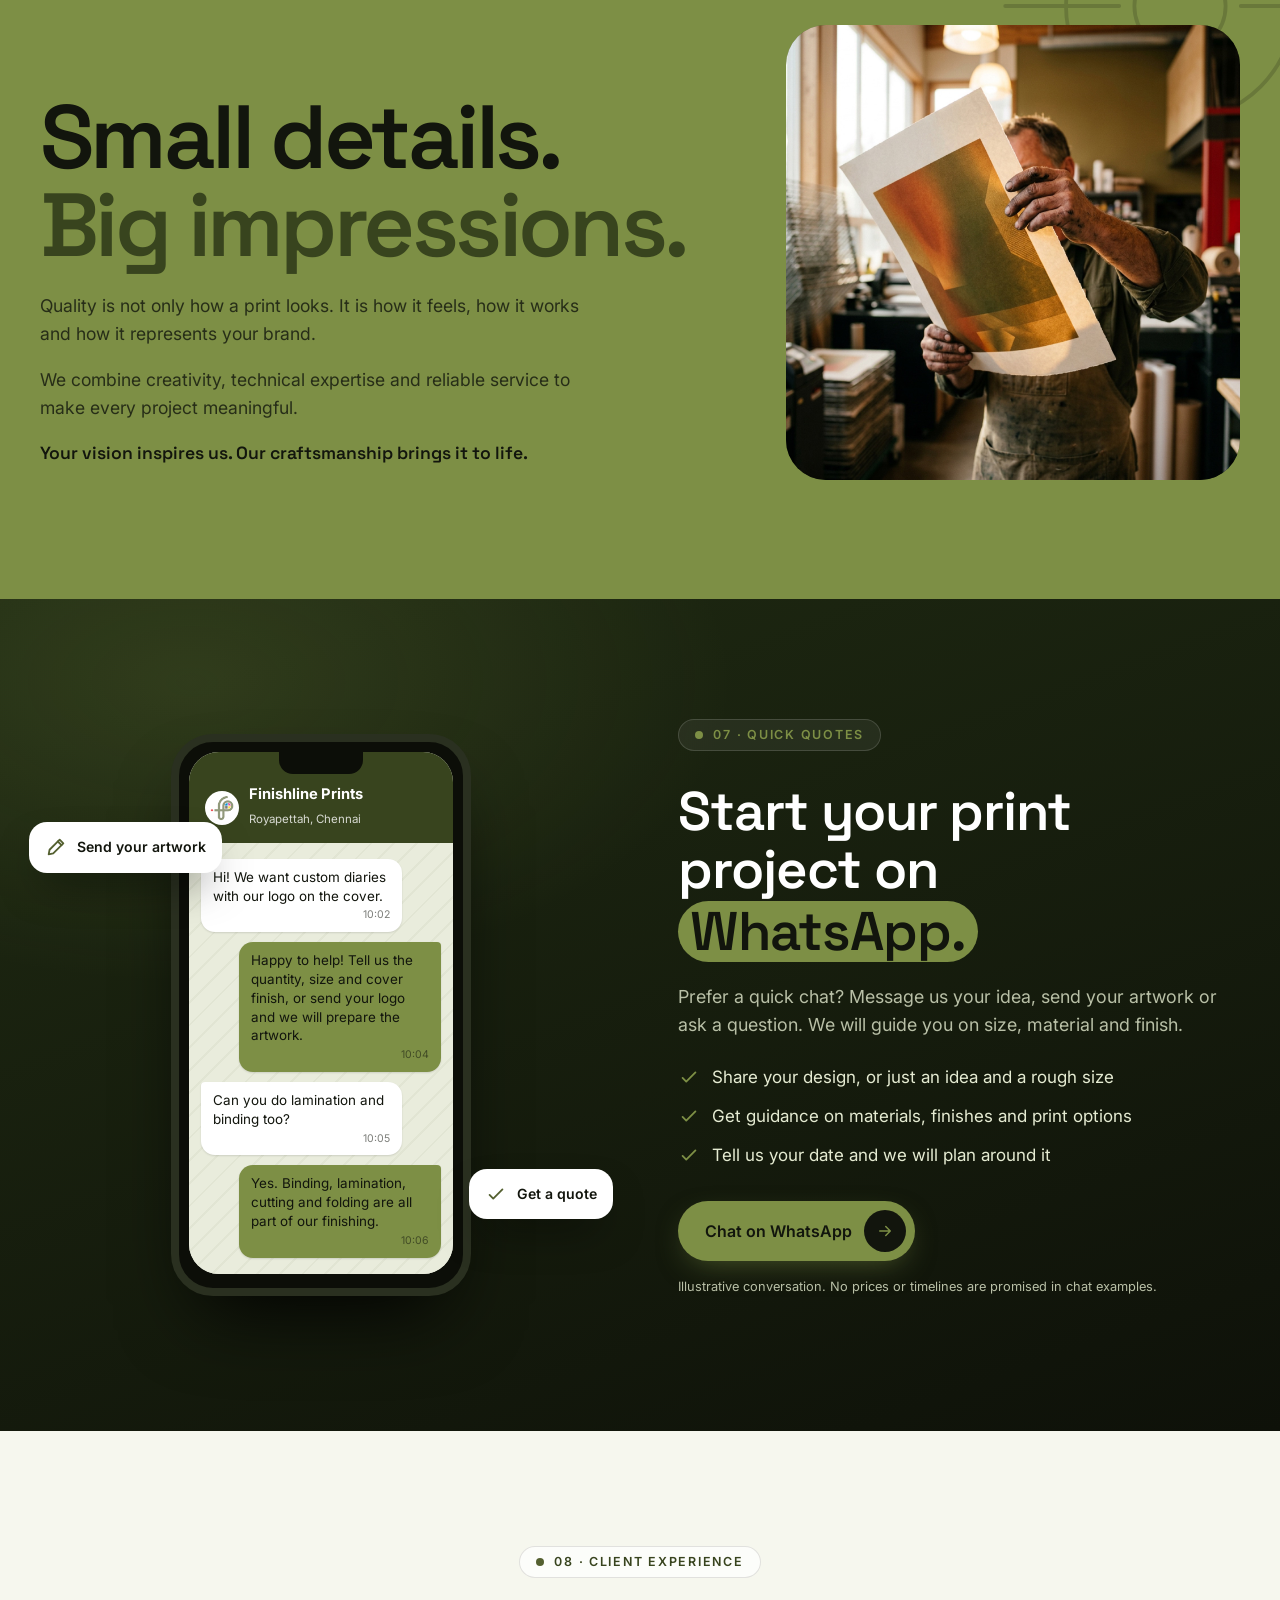
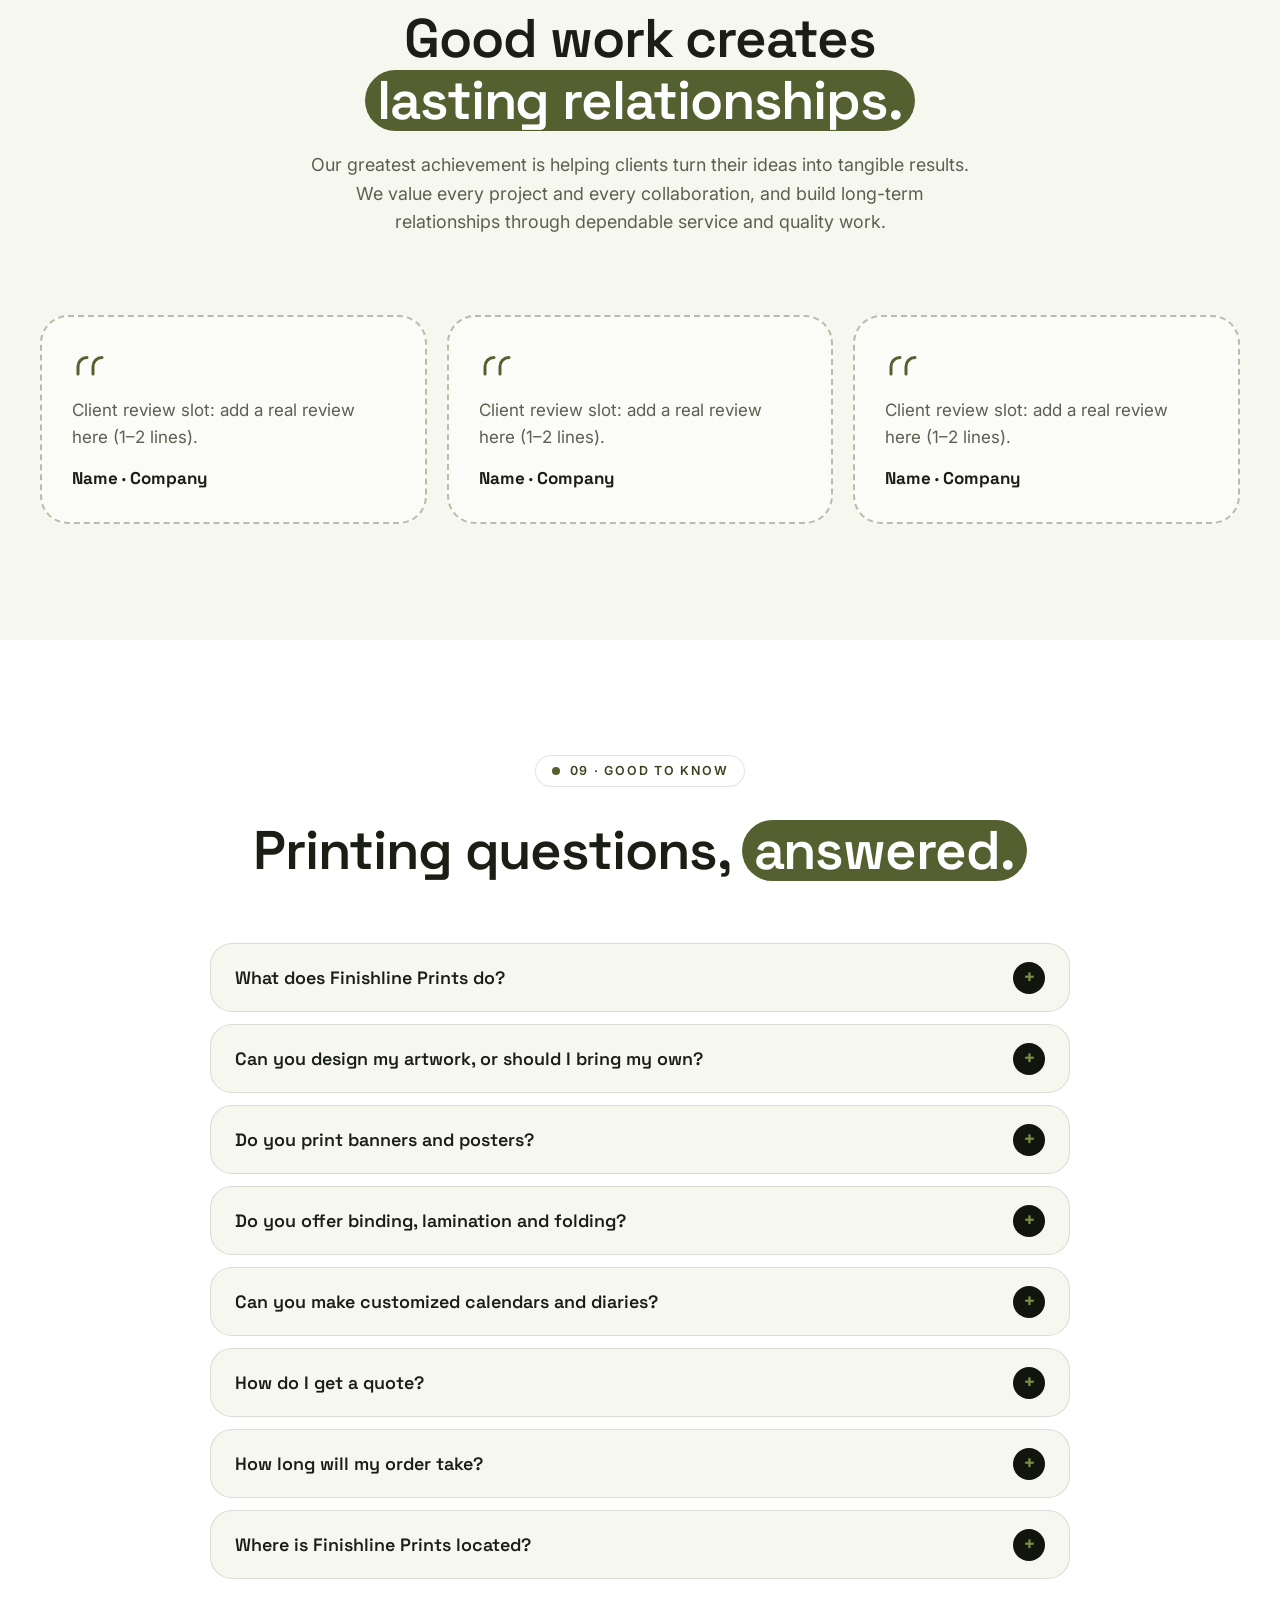
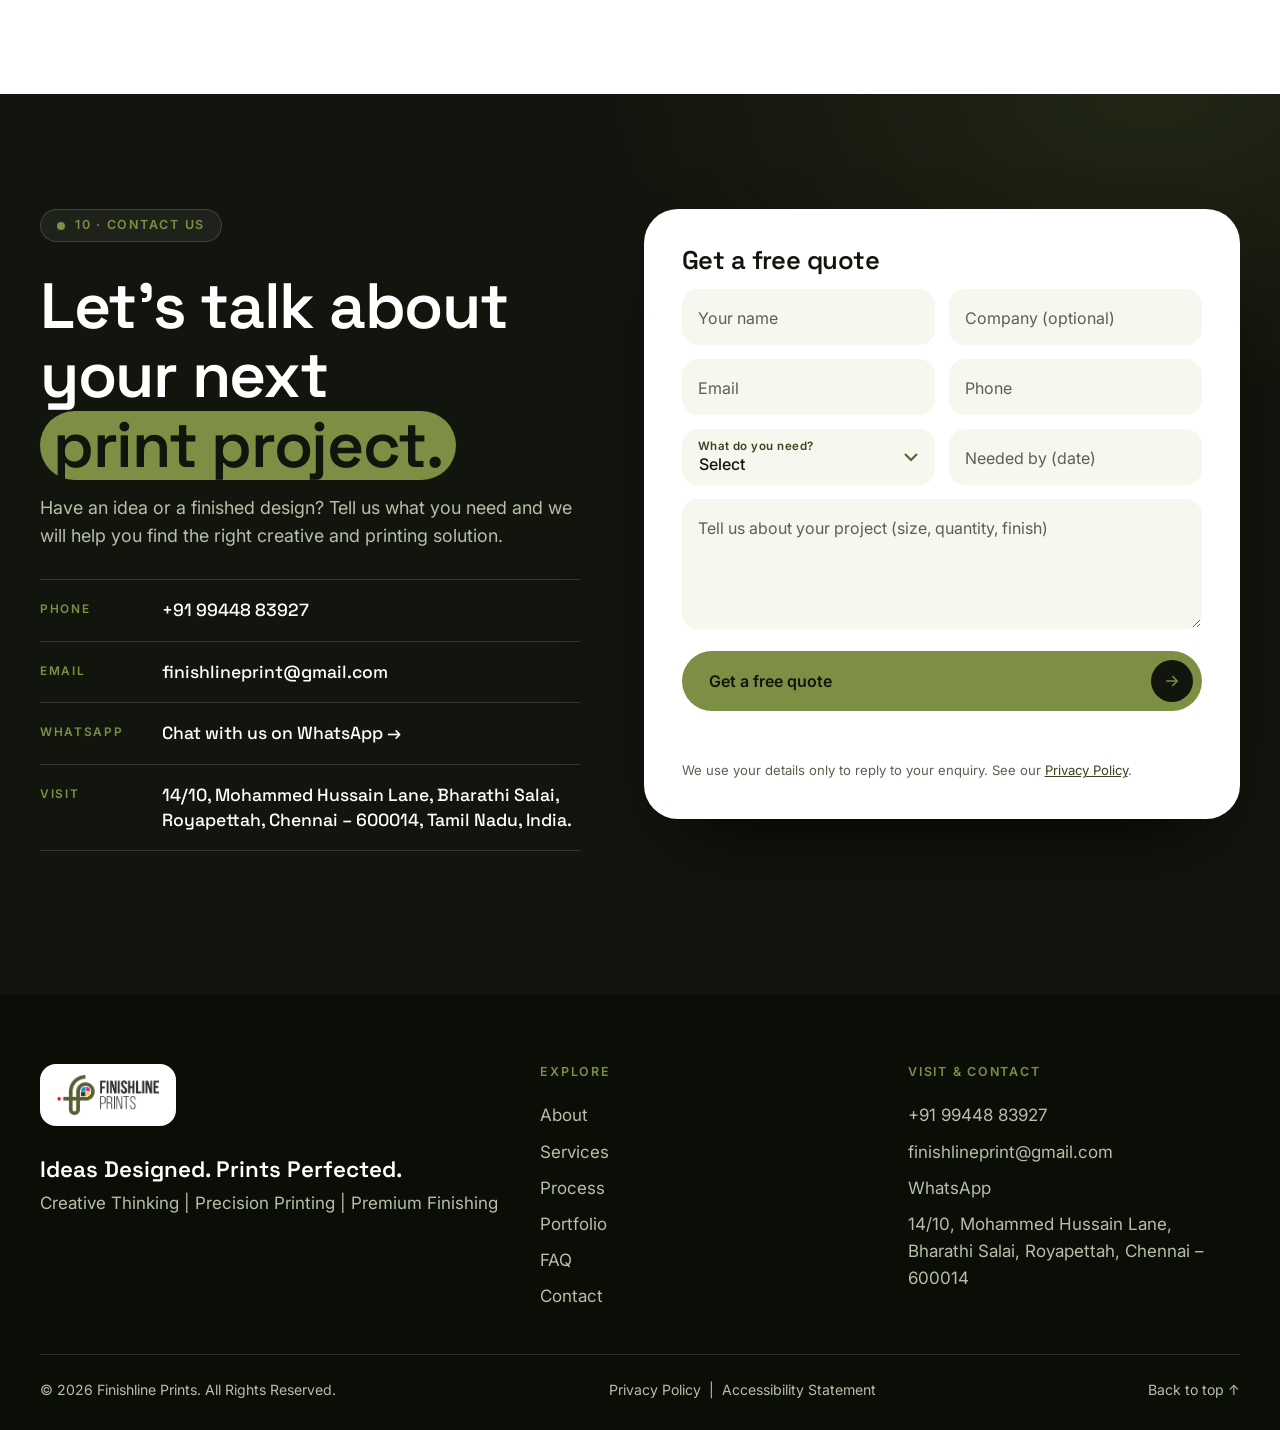
==== commit dd5b41be: "Replace placeholder figures with actual images Updated image elements in index.html to include actua" ====
--- a/index.html
+++ b/index.html
@@ -143,8 +143,8 @@
 </ul>
 </div>
 <div class="hero__art reveal">
-<figure class="ph ph--main ph--olive" data-slot="hero-main" style="--ar:4/5"><span class="ph__ico"><svg class="ic" aria-hidden="true"><use href="#i-camera"/></svg></span><figcaption class="ph__label">Hero photo · press floor or printed work · 4:5</figcaption></figure>
-<figure class="ph ph--small ph--lime" data-slot="hero-small" style="--ar:1/1"><span class="ph__ico"><svg class="ic" aria-hidden="true"><use href="#i-camera"/></svg></span><figcaption class="ph__label">Detail shot · 1:1</figcaption></figure>
+<figure class="ph ph--main ph--olive" data-slot="hero-main" style="--ar:4/5"><img src="assets/img/hero-main.jpg" alt="Printed sheets stacking beside a busy offset press in a print studio (illustrative image)" fetchpriority="high" width="928" height="1152"></figure>
+<figure class="ph ph--small ph--lime" data-slot="hero-small" style="--ar:1/1"><img src="assets/img/hero-small.jpg" alt="Close-up of CMYK colour bars on a printed sheet with a loupe (illustrative image)" fetchpriority="high" width="1024" height="1024"></figure>
 <div class="spin" aria-hidden="true"><svg class="ring" viewBox="0 0 120 120"><defs><path id="circ" d="M60 60m-46 0a46 46 0 1 1 92 0a46 46 0 1 1-92 0"/></defs><text><textPath href="#circ">Ideas designed · Prints perfected · </textPath></text></svg><span class="mid"><svg class="ic" aria-hidden="true"><use href="#i-arrow"/></svg></span></div>
 <div class="float float--a"><span class="sw" aria-hidden="true"><i></i><i></i><i></i><i></i></span><span>Colour-checked<small>CMYK proofing</small></span></div>
 <div class="float float--b"><span class="tick"><svg class="ic" aria-hidden="true"><use href="#i-check"/></svg></span><span>Print-ready<small>Artwork checked</small></span></div>
@@ -158,8 +158,8 @@
 <section class="sec light" id="about" aria-labelledby="about-title">
 <div class="container about">
 <div class="about__media reveal">
-<figure class="ph ph--cream" data-slot="about-1" style="--ar:3/4"><span class="ph__ico"><svg class="ic" aria-hidden="true"><use href="#i-camera"/></svg></span><figcaption class="ph__label">Studio team at work · 3:4</figcaption></figure>
-<figure class="ph ph--lime" data-slot="about-2" style="--ar:1/1"><span class="ph__ico"><svg class="ic" aria-hidden="true"><use href="#i-camera"/></svg></span><figcaption class="ph__label">Finished prints · 1:1</figcaption></figure>
+<figure class="ph ph--cream" data-slot="about-1" style="--ar:3/4"><img src="assets/img/about-1.jpg" alt="Two print studio professionals reviewing printed proofs on a worktable (illustrative image)" loading="lazy" width="896" height="1200"></figure>
+<figure class="ph ph--lime" data-slot="about-2" style="--ar:1/1"><img src="assets/img/about-2.jpg" alt="Stacks of finished brochures, cards and flyers tied with a red ribbon (illustrative image)" loading="lazy" width="1024" height="1024"></figure>
 </div>
 <div class="about__copy">
 <p class="eyebrow reveal"><i></i> 01 · About us</p>
@@ -183,7 +183,7 @@
 </header>
 <div class="cards">
 <article class="card  reveal">
-<figure class="ph ph--cream" data-slot="service-design" style="--ar:16/10"><span class="ph__ico"><svg class="ic" aria-hidden="true"><use href="#i-camera"/></svg></span><figcaption class="ph__label">Designer at work · 16:10</figcaption></figure>
+<figure class="ph ph--cream" data-slot="service-design" style="--ar:16/10"><img src="assets/img/service-design.jpg" alt="Designer desk with a monitor, tablet and colour swatches (illustrative image)" loading="lazy" width="1376" height="768"></figure>
 <div class="card__body">
 <div class="card__top"><span class="card__ico"><svg class="ic" aria-hidden="true"><use href="#i-pen"/></svg></span><span class="card__no">01</span></div>
 <h3>Creative Design &amp; Artwork</h3>
@@ -192,7 +192,7 @@
 <ul><li><svg class="ic" aria-hidden="true"><use href="#i-check"/></svg><span>Graphic design and layout</span></li><li><svg class="ic" aria-hidden="true"><use href="#i-check"/></svg><span>Branding and artwork development</span></li><li><svg class="ic" aria-hidden="true"><use href="#i-check"/></svg><span>Artwork corrections and modifications</span></li><li><svg class="ic" aria-hidden="true"><use href="#i-check"/></svg><span>Colour correction and print preparation</span></li><li><svg class="ic" aria-hidden="true"><use href="#i-check"/></svg><span>Print-ready file creation</span></li></ul>
 </div></article>
 <article class="card card--lime reveal">
-<figure class="ph ph--olive" data-slot="service-custom" style="--ar:16/10"><span class="ph__ico"><svg class="ic" aria-hidden="true"><use href="#i-camera"/></svg></span><figcaption class="ph__label">Printed products flat-lay · 16:10</figcaption></figure>
+<figure class="ph ph--olive" data-slot="service-custom" style="--ar:16/10"><img src="assets/img/service-custom.jpg" alt="Flat-lay of custom printed mugs, bags, notebooks and stickers (illustrative image)" loading="lazy" width="1376" height="768"></figure>
 <div class="card__body">
 <div class="card__top"><span class="card__ico"><svg class="ic" aria-hidden="true"><use href="#i-print"/></svg></span><span class="card__no">02</span></div>
 <h3>Customized Printing</h3>
@@ -201,7 +201,7 @@
 <ul><li><svg class="ic" aria-hidden="true"><use href="#i-check"/></svg><span>Business stationery</span></li><li><svg class="ic" aria-hidden="true"><use href="#i-check"/></svg><span>Corporate printing</span></li><li><svg class="ic" aria-hidden="true"><use href="#i-check"/></svg><span>Customized calendars and diaries</span></li><li><svg class="ic" aria-hidden="true"><use href="#i-check"/></svg><span>Promotional print materials</span></li><li><svg class="ic" aria-hidden="true"><use href="#i-check"/></svg><span>Personalized print products</span></li></ul>
 </div></article>
 <article class="card card--dark reveal">
-<figure class="ph ph--cyan" data-slot="service-large" style="--ar:16/10"><span class="ph__ico"><svg class="ic" aria-hidden="true"><use href="#i-camera"/></svg></span><figcaption class="ph__label">Banner or poster print · 16:10</figcaption></figure>
+<figure class="ph ph--cyan" data-slot="service-large" style="--ar:16/10"><img src="assets/img/service-large.jpg" alt="Large-format printer producing a wide colourful banner (illustrative image)" loading="lazy" width="1376" height="768"></figure>
 <div class="card__body">
 <div class="card__top"><span class="card__ico"><svg class="ic" aria-hidden="true"><use href="#i-frame"/></svg></span><span class="card__no">03</span></div>
 <h3>Large Format Printing</h3>
@@ -210,7 +210,7 @@
 <ul><li><svg class="ic" aria-hidden="true"><use href="#i-check"/></svg><span>Posters and promotional displays</span></li><li><svg class="ic" aria-hidden="true"><use href="#i-check"/></svg><span>Banners and display graphics</span></li><li><svg class="ic" aria-hidden="true"><use href="#i-check"/></svg><span>Large-format marketing materials</span></li><li><svg class="ic" aria-hidden="true"><use href="#i-check"/></svg><span>Custom promotional graphics</span></li></ul>
 </div></article>
 <article class="card  reveal">
-<figure class="ph ph--cream" data-slot="service-prepress" style="--ar:16/10"><span class="ph__ico"><svg class="ic" aria-hidden="true"><use href="#i-camera"/></svg></span><figcaption class="ph__label">Colour proof on a desk · 16:10</figcaption></figure>
+<figure class="ph ph--cream" data-slot="service-prepress" style="--ar:16/10"><img src="assets/img/service-prepress.jpg" alt="Printed colour proof beside a colour swatch book on a desk (illustrative image)" loading="lazy" width="1376" height="768"></figure>
 <div class="card__body">
 <div class="card__top"><span class="card__ico"><svg class="ic" aria-hidden="true"><use href="#i-target"/></svg></span><span class="card__no">04</span></div>
 <h3>Pre-Press Solutions</h3>
@@ -219,7 +219,7 @@
 <ul><li><svg class="ic" aria-hidden="true"><use href="#i-check"/></svg><span>Artwork checking</span></li><li><svg class="ic" aria-hidden="true"><use href="#i-check"/></svg><span>Layout adjustments</span></li><li><svg class="ic" aria-hidden="true"><use href="#i-check"/></svg><span>Colour management</span></li><li><svg class="ic" aria-hidden="true"><use href="#i-check"/></svg><span>Image corrections</span></li><li><svg class="ic" aria-hidden="true"><use href="#i-check"/></svg><span>Proofing and print-ready preparation</span></li></ul>
 </div></article>
 <article class="card card--lime reveal">
-<figure class="ph ph--olive" data-slot="service-finishing" style="--ar:16/10"><span class="ph__ico"><svg class="ic" aria-hidden="true"><use href="#i-camera"/></svg></span><figcaption class="ph__label">Binding or lamination close-up · 16:10</figcaption></figure>
+<figure class="ph ph--olive" data-slot="service-finishing" style="--ar:16/10"><img src="assets/img/service-finishing.jpg" alt="Hands operating a binding and lamination machine (illustrative image)" loading="lazy" width="1376" height="768"></figure>
 <div class="card__body">
 <div class="card__top"><span class="card__ico"><svg class="ic" aria-hidden="true"><use href="#i-layers"/></svg></span><span class="card__no">05</span></div>
 <h3>Post-Press &amp; Finishing</h3>
@@ -242,7 +242,7 @@
 <p class="eyebrow reveal"><i></i> 03 · Why Finishline Prints</p>
 <h2 id="why-title" class="h2 reveal" style="margin:18px 0 16px">The difference is in the <em>details.</em></h2>
 <p class="lead reveal">We don’t just produce prints. We focus on delivering the right result.</p>
-<div class="reveal"><figure class="ph ph--olive" data-slot="why-main" style="--ar:4/5"><span class="ph__ico"><svg class="ic" aria-hidden="true"><use href="#i-camera"/></svg></span><figcaption class="ph__label">Studio or press close-up · 4:5</figcaption></figure></div>
+<div class="reveal"><figure class="ph ph--olive" data-slot="why-main" style="--ar:4/5"><img src="assets/img/why-main.jpg" alt="Close-up of a press roller with red and cyan ink (illustrative image)" loading="lazy" width="928" height="1152"></figure></div>
 </div>
 <div class="why__grid">
 <article class="why__item reveal"><b>01</b><h3>Creative Thinking</h3><p>We bring fresh ideas and thoughtful design to every project.</p></article>
@@ -271,9 +271,9 @@
 <li class="step reveal"><span class="step__n">05</span><h3>Deliver</h3><p>Your completed print project is prepared for collection or agreed delivery.</p></li>
 </ol>
 <div class="process__media reveal">
-<figure class="ph ph--cream" data-slot="process-1" style="--ar:4/3"><span class="ph__ico"><svg class="ic" aria-hidden="true"><use href="#i-camera"/></svg></span><figcaption class="ph__label">Briefing and design · 4:3</figcaption></figure>
-<figure class="ph ph--olive" data-slot="process-2" style="--ar:4/3"><span class="ph__ico"><svg class="ic" aria-hidden="true"><use href="#i-camera"/></svg></span><figcaption class="ph__label">On the press · 4:3</figcaption></figure>
-<figure class="ph ph--lime" data-slot="process-3" style="--ar:4/3"><span class="ph__ico"><svg class="ic" aria-hidden="true"><use href="#i-camera"/></svg></span><figcaption class="ph__label">Finished and packed · 4:3</figcaption></figure>
+<figure class="ph ph--cream" data-slot="process-1" style="--ar:4/3"><img src="assets/img/process-1.jpg" alt="Briefing meeting with sketches and colour samples on a table (illustrative image)" loading="lazy" width="1200" height="896"></figure>
+<figure class="ph ph--olive" data-slot="process-2" style="--ar:4/3"><img src="assets/img/process-2.jpg" alt="Printed sheets coming out of a digital press (illustrative image)" loading="lazy" width="1200" height="896"></figure>
+<figure class="ph ph--lime" data-slot="process-3" style="--ar:4/3"><img src="assets/img/process-3.jpg" alt="Finished prints packed in cartons with red tape (illustrative image)" loading="lazy" width="1200" height="896"></figure>
 </div>
 </div>
 </section>
@@ -287,13 +287,13 @@
 <p class="lead reveal">Every project is a chance to make something memorable. Explore our creative designs, customized print products and professional finishing work.</p>
 </header>
 <div class="grid">
-<a class="tile tile--w tile--t reveal" href="#contact" aria-label="Corporate &amp; Business Printing: ask about this"><figure class="ph ph--olive" data-slot="work-corporate"><span class="ph__ico"><svg class="ic" aria-hidden="true"><use href="#i-camera"/></svg></span><figcaption class="ph__label">Corporate printing · 3:2</figcaption></figure><div class="tile__cap"><h3>Corporate &amp; Business Printing</h3><span><svg class="ic" aria-hidden="true"><use href="#i-arrow"/></svg></span></div></a>
+<a class="tile tile--w tile--t reveal" href="#contact" aria-label="Corporate &amp; Business Printing: ask about this"><figure class="ph ph--olive" data-slot="work-corporate"><img src="assets/img/work-corporate.jpg" alt="Corporate printing set of brochures, folders and letterheads (illustrative image)" loading="lazy" width="1264" height="848"></figure><div class="tile__cap"><h3>Corporate &amp; Business Printing</h3><span><svg class="ic" aria-hidden="true"><use href="#i-arrow"/></svg></span></div></a>
 <a class="tile tile--t reveal" href="#contact" aria-label="Calendars &amp; Diaries: ask about this"><figure class="ph" data-slot="work-diary"><img src="assets/img/work-diary.webp" alt="A black wire-bound diary with the Finishline Prints logo on the cover" loading="lazy" width="667" height="500"></figure><div class="tile__cap"><h3>Calendars &amp; Diaries</h3><span><svg class="ic" aria-hidden="true"><use href="#i-arrow"/></svg></span></div></a>
-<a class="tile  reveal" href="#contact" aria-label="Stationery &amp; Branding: ask about this"><figure class="ph ph--cream" data-slot="work-stationery"><span class="ph__ico"><svg class="ic" aria-hidden="true"><use href="#i-camera"/></svg></span><figcaption class="ph__label">Stationery set · 4:3</figcaption></figure><div class="tile__cap"><h3>Stationery &amp; Branding</h3><span><svg class="ic" aria-hidden="true"><use href="#i-arrow"/></svg></span></div></a>
-<a class="tile  reveal" href="#contact" aria-label="Promotional Materials: ask about this"><figure class="ph ph--magenta" data-slot="work-promo"><span class="ph__ico"><svg class="ic" aria-hidden="true"><use href="#i-camera"/></svg></span><figcaption class="ph__label">Promo prints · 4:3</figcaption></figure><div class="tile__cap"><h3>Promotional Materials</h3><span><svg class="ic" aria-hidden="true"><use href="#i-arrow"/></svg></span></div></a>
-<a class="tile  reveal" href="#contact" aria-label="Customized Products: ask about this"><figure class="ph ph--yellow" data-slot="work-custom"><span class="ph__ico"><svg class="ic" aria-hidden="true"><use href="#i-camera"/></svg></span><figcaption class="ph__label">Custom products · 4:3</figcaption></figure><div class="tile__cap"><h3>Customized Products</h3><span><svg class="ic" aria-hidden="true"><use href="#i-arrow"/></svg></span></div></a>
-<a class="tile tile--w reveal" href="#contact" aria-label="Creative Packaging: ask about this"><figure class="ph ph--cyan" data-slot="work-packaging"><span class="ph__ico"><svg class="ic" aria-hidden="true"><use href="#i-camera"/></svg></span><figcaption class="ph__label">Packaging · 16:9</figcaption></figure><div class="tile__cap"><h3>Creative Packaging</h3><span><svg class="ic" aria-hidden="true"><use href="#i-arrow"/></svg></span></div></a>
-<a class="tile  reveal" href="#contact" aria-label="Pre-Press &amp; Post-Press Work: ask about this"><figure class="ph ph--lime" data-slot="work-finishing"><span class="ph__ico"><svg class="ic" aria-hidden="true"><use href="#i-camera"/></svg></span><figcaption class="ph__label">Press and finishing · 4:3</figcaption></figure><div class="tile__cap"><h3>Pre-Press &amp; Post-Press Work</h3><span><svg class="ic" aria-hidden="true"><use href="#i-arrow"/></svg></span></div></a>
+<a class="tile  reveal" href="#contact" aria-label="Stationery &amp; Branding: ask about this"><figure class="ph ph--cream" data-slot="work-stationery"><img src="assets/img/work-stationery.jpg" alt="Stationery set with business cards, letterhead and envelope (illustrative image)" loading="lazy" width="1200" height="896"></figure><div class="tile__cap"><h3>Stationery &amp; Branding</h3><span><svg class="ic" aria-hidden="true"><use href="#i-arrow"/></svg></span></div></a>
+<a class="tile  reveal" href="#contact" aria-label="Promotional Materials: ask about this"><figure class="ph ph--magenta" data-slot="work-promo"><img src="assets/img/work-promo.jpg" alt="Colourful promotional flyers, posters and leaflets (illustrative image)" loading="lazy" width="1200" height="896"></figure><div class="tile__cap"><h3>Promotional Materials</h3><span><svg class="ic" aria-hidden="true"><use href="#i-arrow"/></svg></span></div></a>
+<a class="tile  reveal" href="#contact" aria-label="Customized Products: ask about this"><figure class="ph ph--yellow" data-slot="work-custom"><img src="assets/img/work-custom.jpg" alt="Custom printed caps, T-shirts, lanyards and mugs (illustrative image)" loading="lazy" width="1200" height="896"></figure><div class="tile__cap"><h3>Customized Products</h3><span><svg class="ic" aria-hidden="true"><use href="#i-arrow"/></svg></span></div></a>
+<a class="tile tile--w reveal" href="#contact" aria-label="Creative Packaging: ask about this"><figure class="ph ph--cyan" data-slot="work-packaging"><img src="assets/img/work-packaging.jpg" alt="Printed packaging boxes and paper bags (illustrative image)" loading="lazy" width="1376" height="768"></figure><div class="tile__cap"><h3>Creative Packaging</h3><span><svg class="ic" aria-hidden="true"><use href="#i-arrow"/></svg></span></div></a>
+<a class="tile  reveal" href="#contact" aria-label="Pre-Press &amp; Post-Press Work: ask about this"><figure class="ph ph--lime" data-slot="work-finishing"><img src="assets/img/work-finishing.jpg" alt="Guillotine cutter with trimmed printed sheets in a finishing section (illustrative image)" loading="lazy" width="1200" height="896"></figure><div class="tile__cap"><h3>Pre-Press &amp; Post-Press Work</h3><span><svg class="ic" aria-hidden="true"><use href="#i-arrow"/></svg></span></div></a>
 </div>
 <div class="more reveal"><a class="btn btn--lime" href="https://wa.me/919944883927?text=Hi%20Finishline%20Prints%2C%20I%27d%20like%20to%20discuss%20a%20print%20project." target="_blank" rel="noopener">See more work on WhatsApp <span class="arr"><svg class="ic" aria-hidden="true"><use href="#i-arrow"/></svg></span></a></div>
 </div>
@@ -310,7 +310,7 @@
 <p class="reveal">We combine creativity, technical expertise and reliable service to make every project meaningful.</p>
 <p class="band__close reveal">Your vision inspires us. Our craftsmanship brings it to life.</p>
 </div>
-<div class="reveal"><figure class="ph ph--olive" data-slot="commit" style="--ar:1/1"><span class="ph__ico"><svg class="ic" aria-hidden="true"><use href="#i-camera"/></svg></span><figcaption class="ph__label">Craftsmanship close-up · 1:1</figcaption></figure></div>
+<div class="reveal"><figure class="ph ph--olive" data-slot="commit" style="--ar:1/1"><img src="assets/img/commit.jpg" alt="Craftsman holding a printed sheet up to the light to check quality (illustrative image)" loading="lazy" width="1024" height="1024"></figure></div>
 </div>
 </section>
 
--- a/assets/css/brand.css
+++ b/assets/css/brand.css
@@ -1,7 +1,7 @@
 /* =========================================================
    BRAND TOKENS: the ONLY place client colours and fonts live.
    Finishline Prints: olive and red from the logo, CMYK mark colours,
-   plus a fresh lime accent (reference: Biztop / Axios landing pages)
+   plus a brighter olive accent (a lighter tone of the logo olive, replacing the earlier lime)
    used for buttons, highlights and the marquee strip.
    ========================================================= */
 :root {
@@ -10,10 +10,10 @@
   --ink-2: #1a1e13;
   --ink-3: #242a1a;
 
-  /* accent: lime (buttons, pills, highlights) */
-  --lime: #c8f04a;
-  --lime-2: #b2e02f;
-  --lime-soft: #eaf6bf;
+  /* accent: bright logo olive (buttons, pills, highlights); token names keep "lime" so studio.css needs no renames */
+  --lime: #7d8f45;
+  --lime-2: #6a7b38;
+  --lime-soft: #e3e8cf;
 
   /* light surfaces */
   --paper: #ffffff;
--- a/assets/css/studio.css
+++ b/assets/css/studio.css
@@ -39,7 +39,7 @@
 .btn .arr{display:grid;place-items:center;width:42px;height:42px;border-radius:50%;background:var(--ink);color:var(--lime);transition:transform .25s}
 .btn .arr svg{width:18px;height:18px}
 .btn:hover .arr{transform:translateX(3px) rotate(-8deg)}
-.btn--lime{background:var(--lime);color:var(--ink);box-shadow:0 10px 30px -10px rgba(200,240,74,.55)}
+.btn--lime{background:var(--lime);color:var(--ink);box-shadow:0 10px 30px -10px rgba(125,143,69,.55)}
 .btn--lime:hover{background:var(--lime-2);transform:translateY(-2px)}
 .btn--ghost{border-color:var(--line-d);color:#fff;background:rgba(255,255,255,.04);padding:8px 26px}
 .btn--ghost:hover{background:rgba(255,255,255,.12)}
@@ -83,7 +83,7 @@
 /* ---------- placeholders (swap for real photos: see IMAGES.md) ---------- */
 .ph{position:relative;margin:0;overflow:hidden;border-radius:28px;isolation:isolate;background:linear-gradient(135deg,var(--ph1,#2b3320),var(--ph2,#12150d));min-height:180px;aspect-ratio:var(--ar,4/3);display:block}
 .ph::before{content:"";position:absolute;inset:0;z-index:-1;background:
-  radial-gradient(circle at 80% 18%,rgba(200,240,74,.28),transparent 46%),
+  radial-gradient(circle at 80% 18%,rgba(125,143,69,.28),transparent 46%),
   repeating-linear-gradient(135deg,rgba(255,255,255,.045) 0 2px,transparent 2px 14px)}
 .ph::after{content:"";position:absolute;inset:14px;border-radius:18px;pointer-events:none;background:
   linear-gradient(#fff,#fff) left top/16px 1.5px no-repeat,linear-gradient(#fff,#fff) left top/1.5px 16px no-repeat,
@@ -95,7 +95,7 @@
 .ph__label{position:absolute;left:50%;bottom:16px;transform:translateX(-50%);max-width:calc(100% - 28px);text-align:center;font:600 .7rem/1.25 var(--f-body);letter-spacing:.1em;text-transform:uppercase;color:#fff;background:rgba(0,0,0,.42);backdrop-filter:blur(6px);padding:8px 14px;border-radius:999px;white-space:normal}
 .ph img{position:absolute;inset:0;width:100%;height:100%;object-fit:cover;z-index:1}
 .ph:has(>img)::before,.ph:has(>img)::after,.ph:has(>img) .ph__ico,.ph:has(>img) .ph__label{display:none}
-.ph--lime{--ph1:#c8f04a;--ph2:#8fb81c}
+.ph--lime{--ph1:#7d8f45;--ph2:#5f6f30}
 .ph--lime::before{background:radial-gradient(circle at 20% 20%,rgba(255,255,255,.5),transparent 50%),repeating-linear-gradient(135deg,rgba(0,0,0,.06) 0 2px,transparent 2px 14px)}
 .ph--lime .ph__ico{background:rgba(18,21,13,.12);color:var(--ink);border-color:rgba(18,21,13,.25)}
 .ph--lime .ph__label{background:rgba(18,21,13,.7)}
@@ -115,7 +115,7 @@
 .ph--wide{--ar:16/9}.ph--tall{--ar:4/5}.ph--sq{--ar:1/1}.ph--land{--ar:3/2}.ph--pano{--ar:21/9}
 
 /* ---------- hero ---------- */
-.hero{background:radial-gradient(1200px 600px at 85% 0%,rgba(200,240,74,.14),transparent 60%),radial-gradient(800px 500px at 0% 100%,rgba(84,96,48,.5),transparent 60%),var(--ink);color:#fff;margin-top:-88px;padding:164px 0 clamp(60px,8vw,110px);overflow:hidden;position:relative}
+.hero{background:radial-gradient(1200px 600px at 85% 0%,rgba(125,143,69,.14),transparent 60%),radial-gradient(800px 500px at 0% 100%,rgba(84,96,48,.5),transparent 60%),var(--ink);color:#fff;margin-top:-88px;padding:164px 0 clamp(60px,8vw,110px);overflow:hidden;position:relative}
 .hero::before{content:"";position:absolute;inset:0;background:repeating-linear-gradient(90deg,rgba(255,255,255,.025) 0 1px,transparent 1px 120px);pointer-events:none}
 .hero__grid{display:grid;grid-template-columns:1.05fr .95fr;gap:clamp(28px,5vw,70px);align-items:center;position:relative}
 .hero__badge{display:inline-flex;align-items:center;gap:10px;padding:8px 16px;border-radius:999px;background:rgba(255,255,255,.08);border:1px solid var(--line-d);font-size:.85rem;font-weight:500}
@@ -198,7 +198,7 @@
 .card--cta{justify-content:space-between;padding:34px 30px;background:var(--olive);color:#fff;border-color:transparent;overflow:hidden}
 .card--cta h3{font-size:clamp(1.8rem,2.6vw,2.3rem)}
 .card--cta p{color:#e3ebc8;margin:14px 0 24px}
-.card--cta::after{content:"";position:absolute;right:-60px;bottom:-60px;width:220px;height:220px;border-radius:50%;background:rgba(200,240,74,.2)}
+.card--cta::after{content:"";position:absolute;right:-60px;bottom:-60px;width:220px;height:220px;border-radius:50%;background:rgba(125,143,69,.2)}
 
 /* ---------- why ---------- */
 .why{display:grid;grid-template-columns:.9fr 1.1fr;gap:clamp(28px,5vw,80px);align-items:start}
@@ -248,7 +248,7 @@
 .band .ph{--ar:1/1;border-radius:40px}
 
 /* ---------- whatsapp ---------- */
-.wa{background:radial-gradient(900px 500px at 15% 10%,rgba(200,240,74,.2),transparent 60%),linear-gradient(160deg,#1f2a12,#0e1109)}
+.wa{background:radial-gradient(900px 500px at 15% 10%,rgba(125,143,69,.2),transparent 60%),linear-gradient(160deg,#1f2a12,#0e1109)}
 .wa__grid{display:grid;grid-template-columns:1fr 1fr;gap:clamp(30px,6vw,90px);align-items:center}
 .wa__stage{position:relative;display:grid;place-items:center;padding:20px 0}
 .wa__card{position:absolute;background:#fff;color:var(--ink);border-radius:18px;padding:14px 16px;font-weight:600;font-size:.88rem;display:flex;gap:10px;align-items:center;box-shadow:0 20px 44px -16px rgba(0,0,0,.7);animation:bob 7s ease-in-out infinite}
@@ -286,7 +286,7 @@
 .faq p{color:var(--muted);padding-bottom:16px;margin:0}
 
 /* ---------- contact ---------- */
-.contact{background:radial-gradient(900px 500px at 90% 0%,rgba(200,240,74,.14),transparent 60%),var(--ink)}
+.contact{background:radial-gradient(900px 500px at 90% 0%,rgba(125,143,69,.14),transparent 60%),var(--ink)}
 .contact__grid{display:grid;grid-template-columns:.95fr 1.05fr;gap:clamp(28px,5vw,80px);align-items:start}
 .contact h2{font-size:clamp(2.2rem,5vw,4rem)}
 .info{display:grid;gap:0;margin:28px 0}
@@ -339,7 +339,7 @@
 .legal p,.legal li{color:var(--muted)}
 .legal ul{list-style:disc;padding-left:22px;display:grid;gap:6px;margin-bottom:1em}
 .legal a{color:var(--olive-d);font-weight:600}
-.solo{min-height:100vh;display:grid;place-items:center;text-align:center;padding:40px 20px;background:radial-gradient(900px 500px at 80% 0%,rgba(200,240,74,.16),transparent 60%),var(--ink);color:#fff}
+.solo{min-height:100vh;display:grid;place-items:center;text-align:center;padding:40px 20px;background:radial-gradient(900px 500px at 80% 0%,rgba(125,143,69,.16),transparent 60%),var(--ink);color:#fff}
 .solo__in{display:grid;justify-items:center;gap:18px;max-width:640px}
 .solo__logo{background:#fff;border-radius:18px;padding:10px 18px}.solo__logo img{height:50px;width:auto}
 .solo__big{font:700 clamp(4rem,14vw,8rem)/1 var(--f-display);color:var(--lime)}
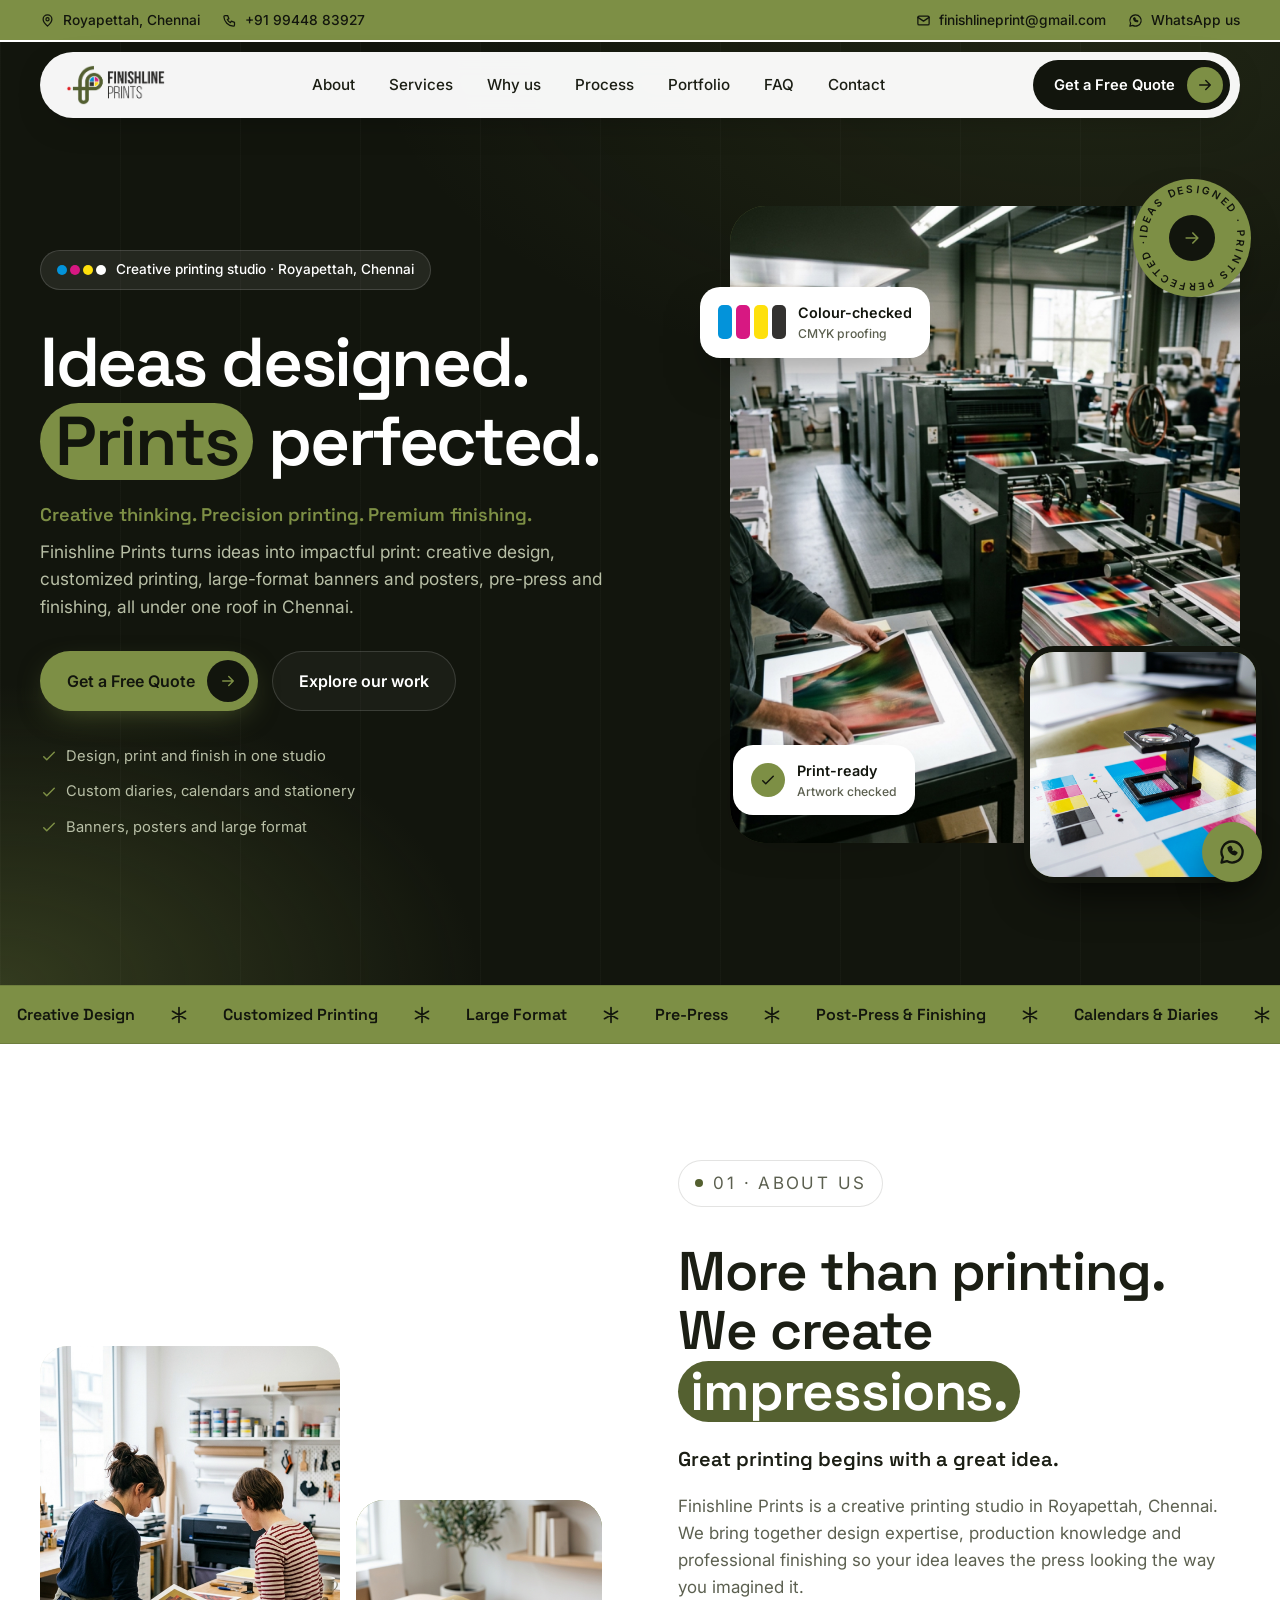
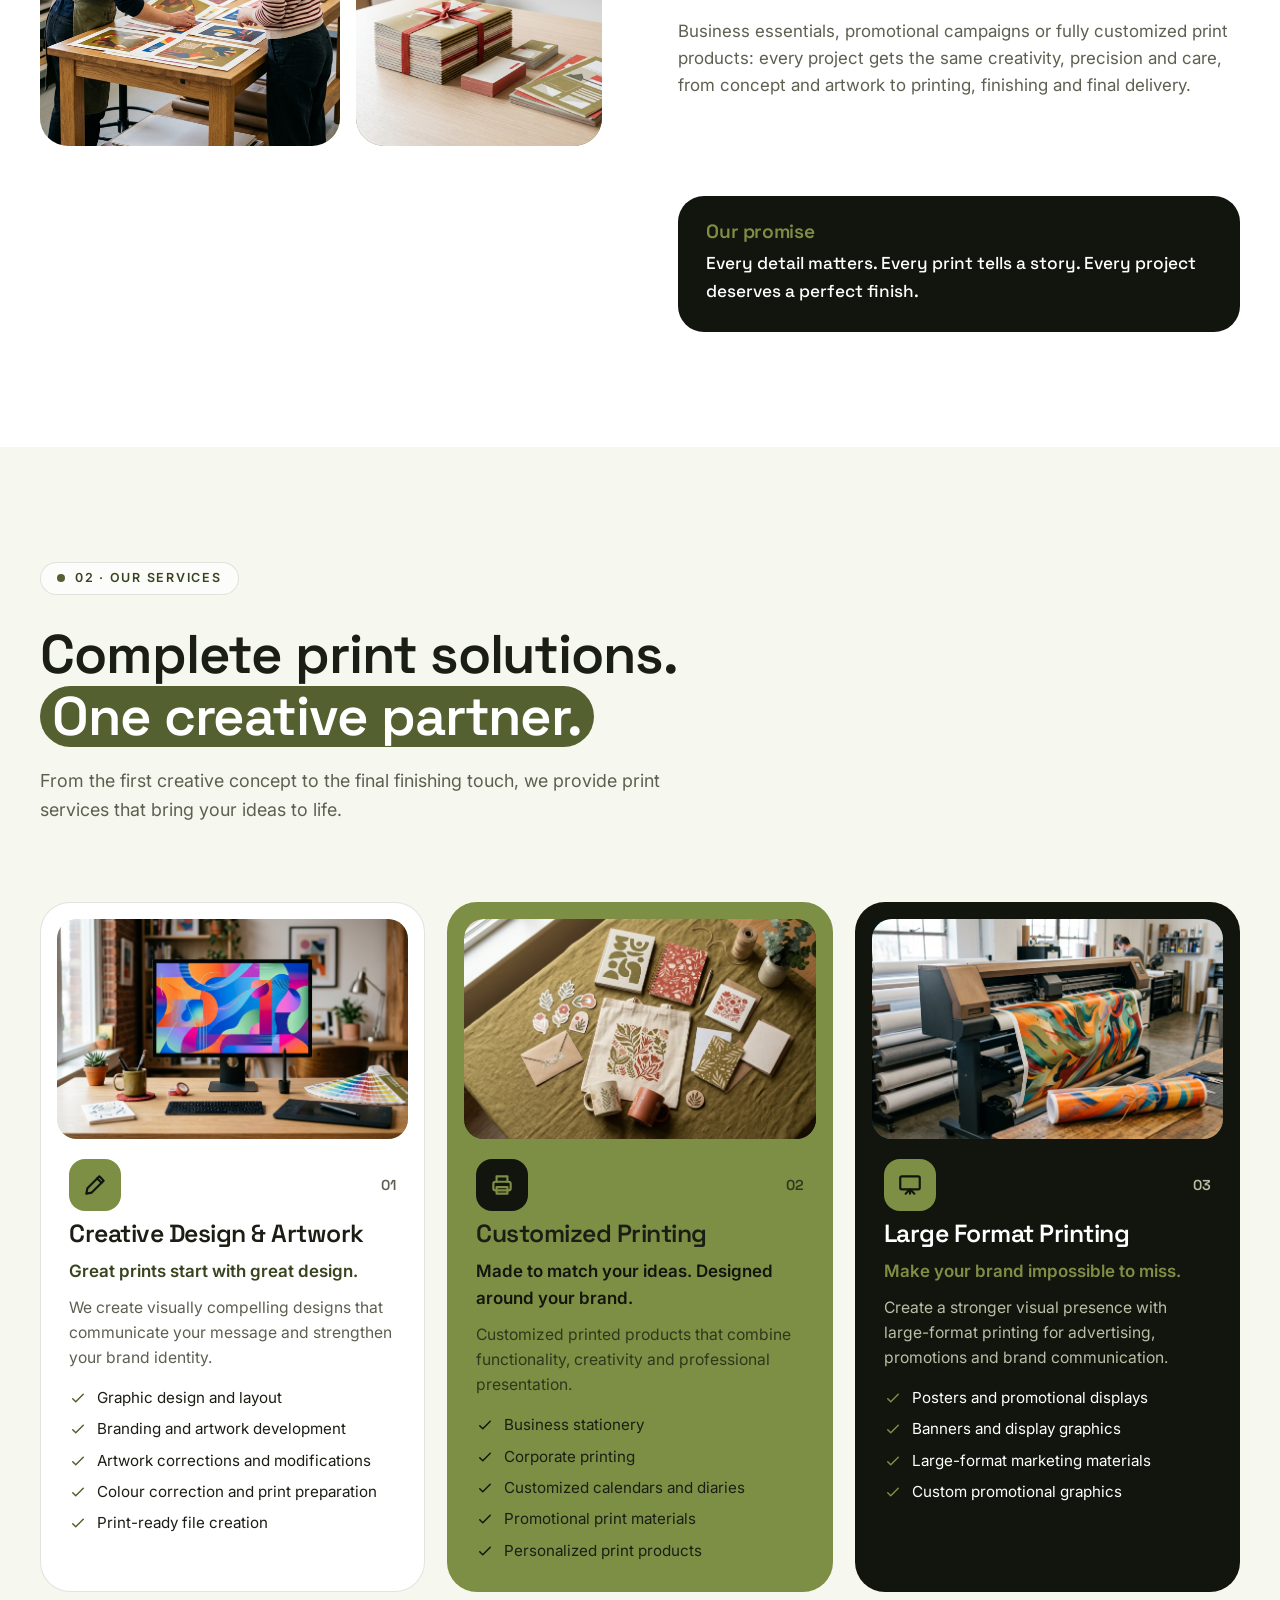
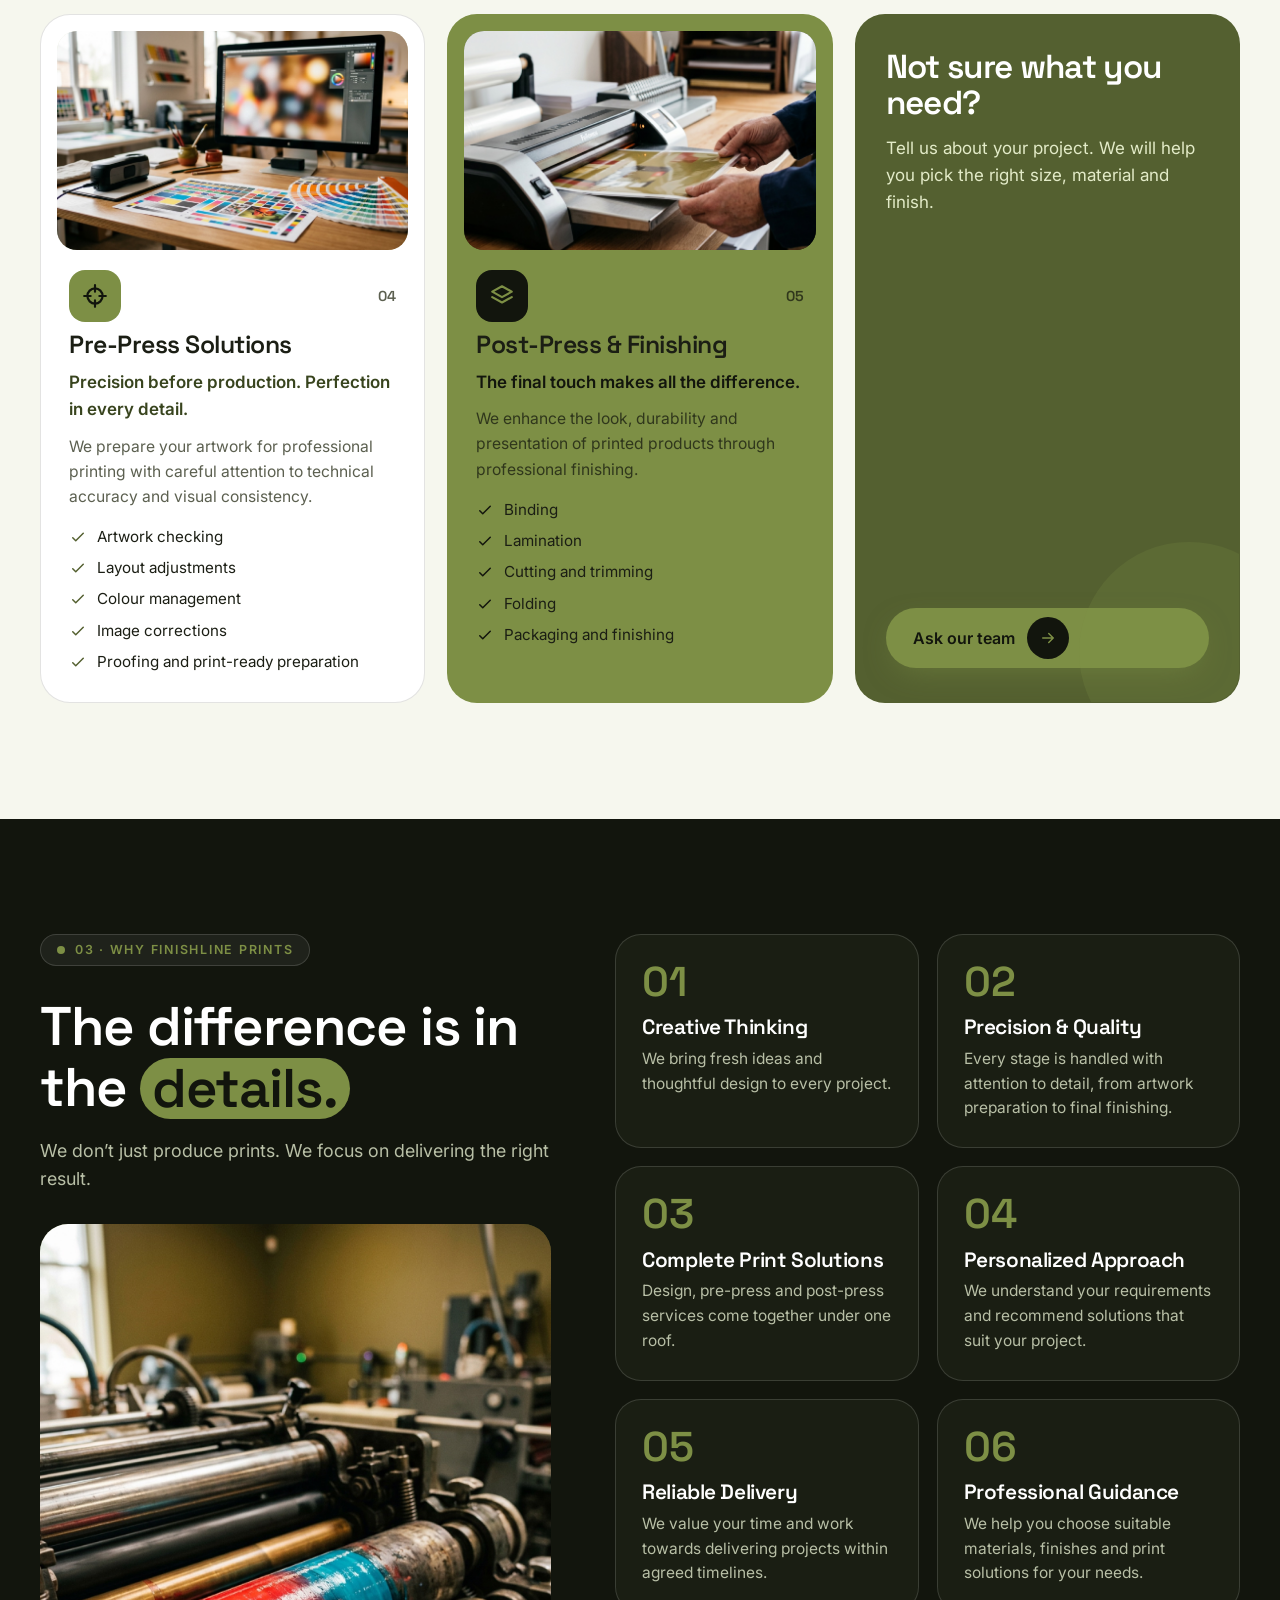
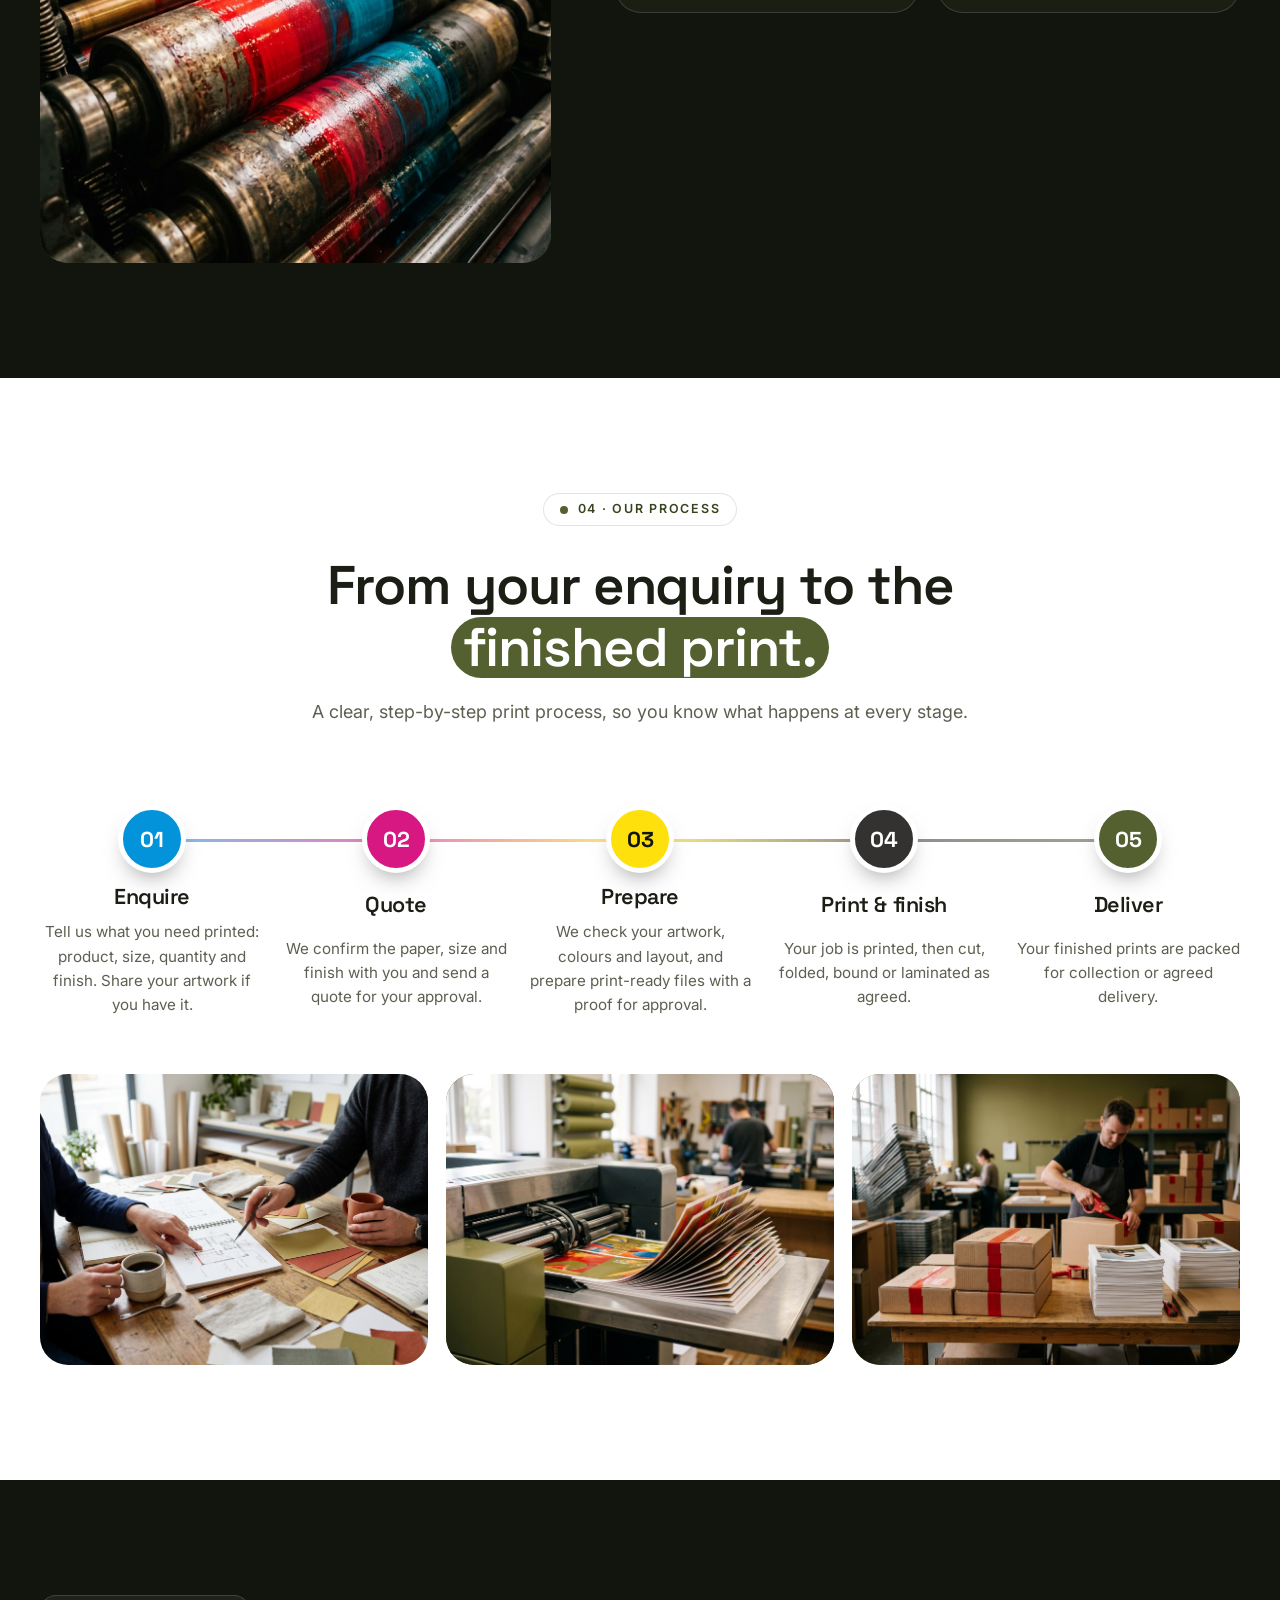
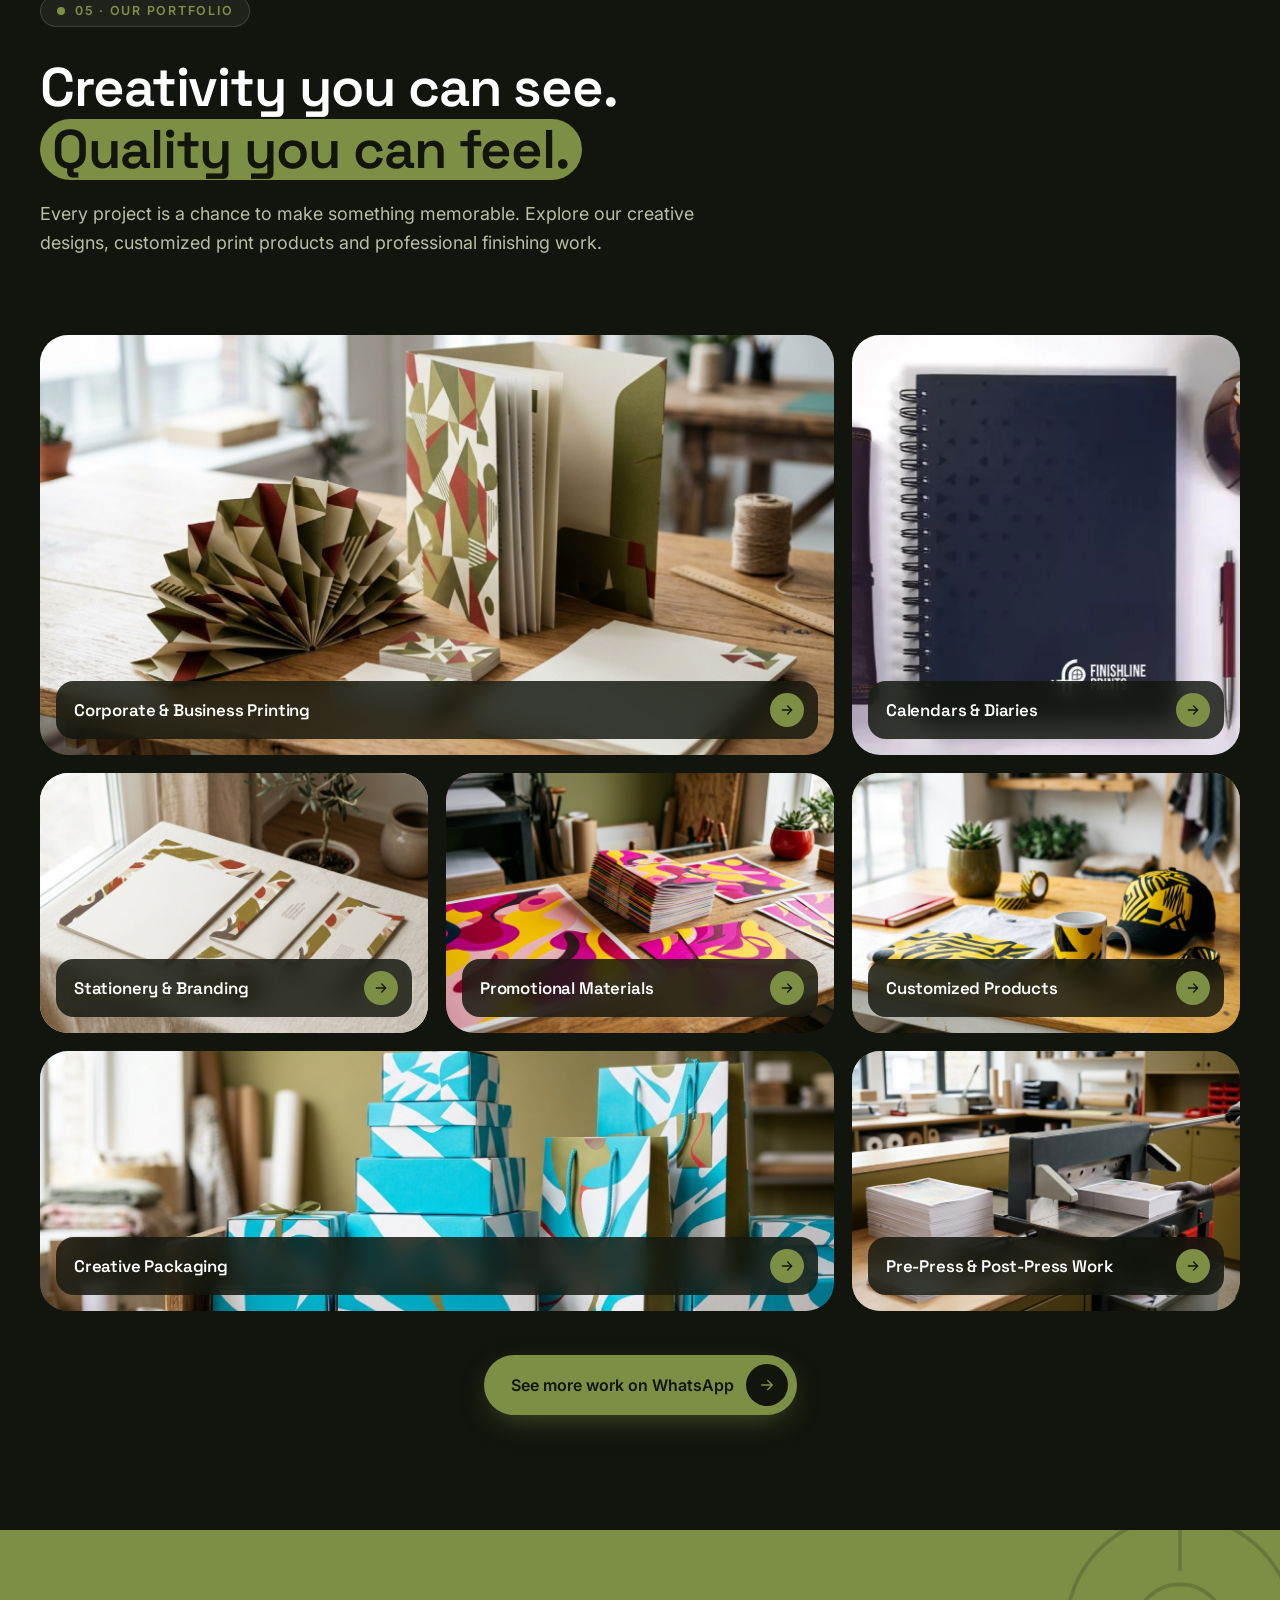
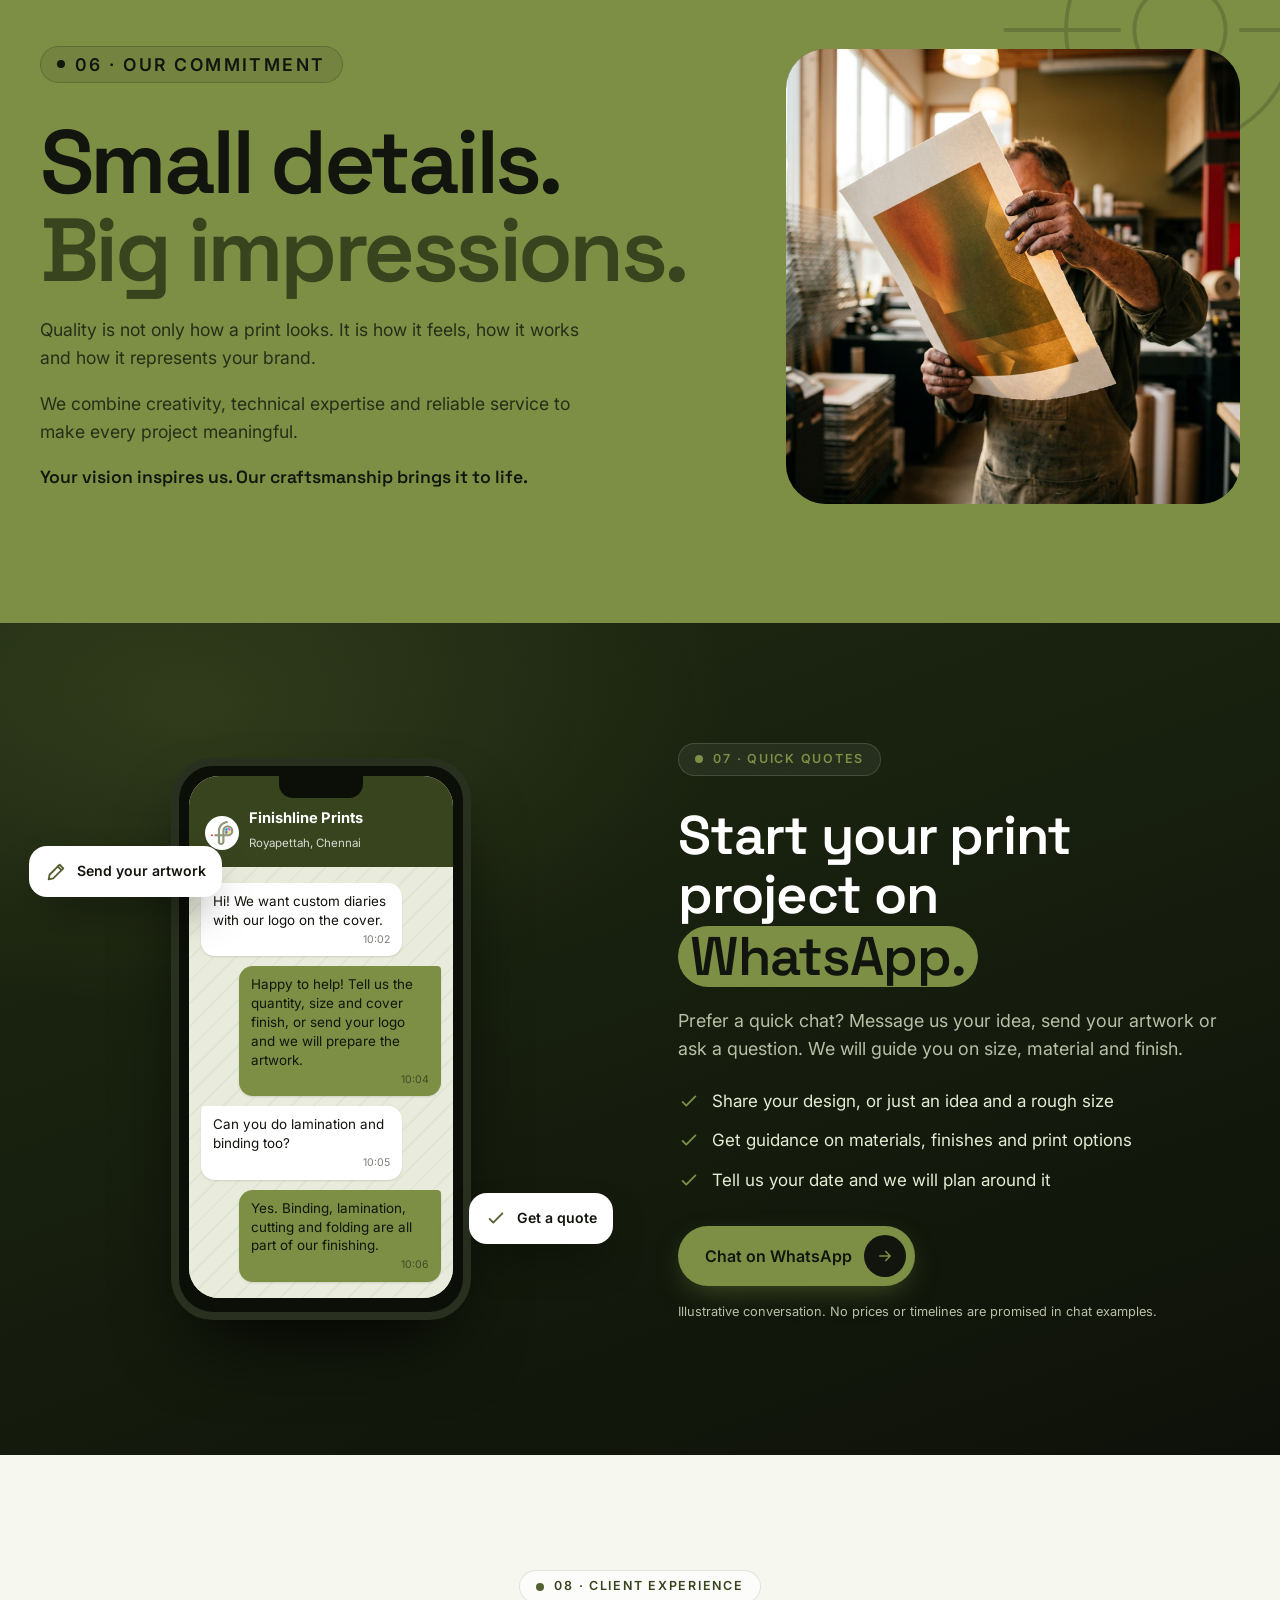
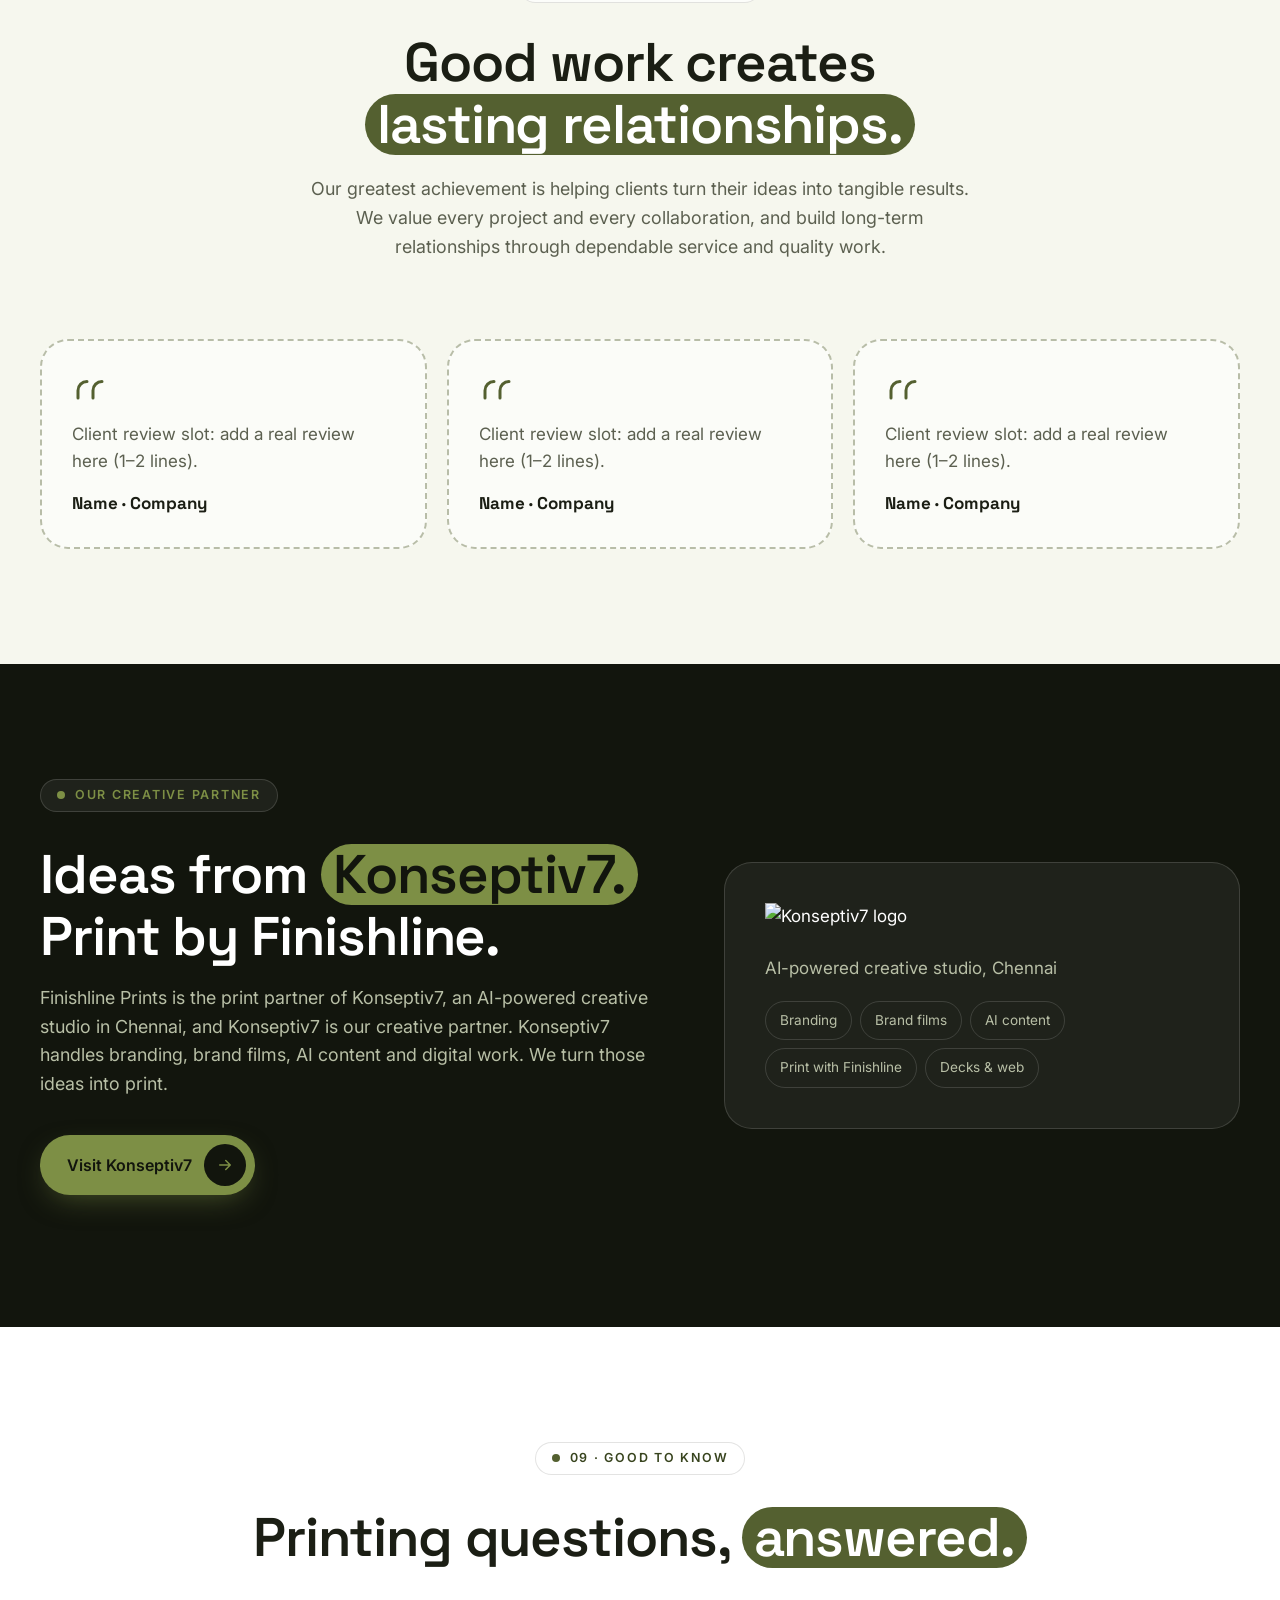
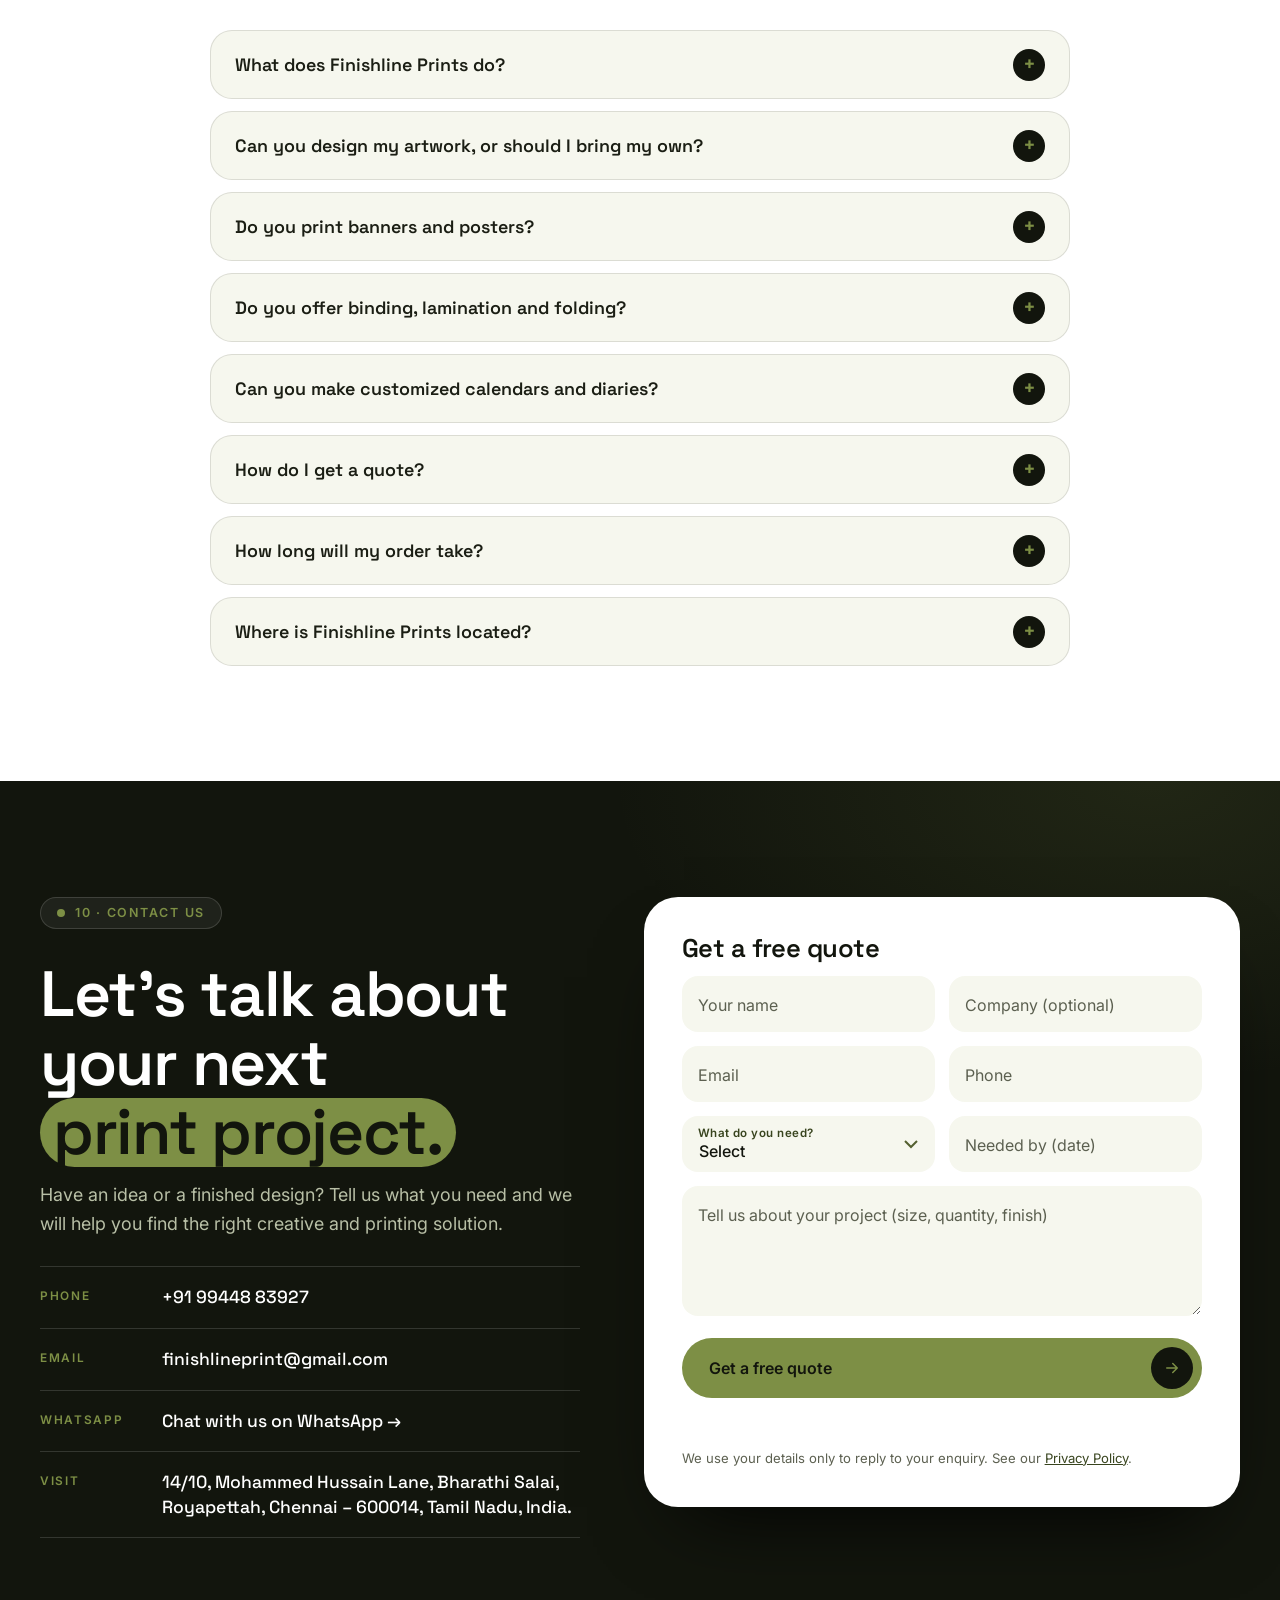
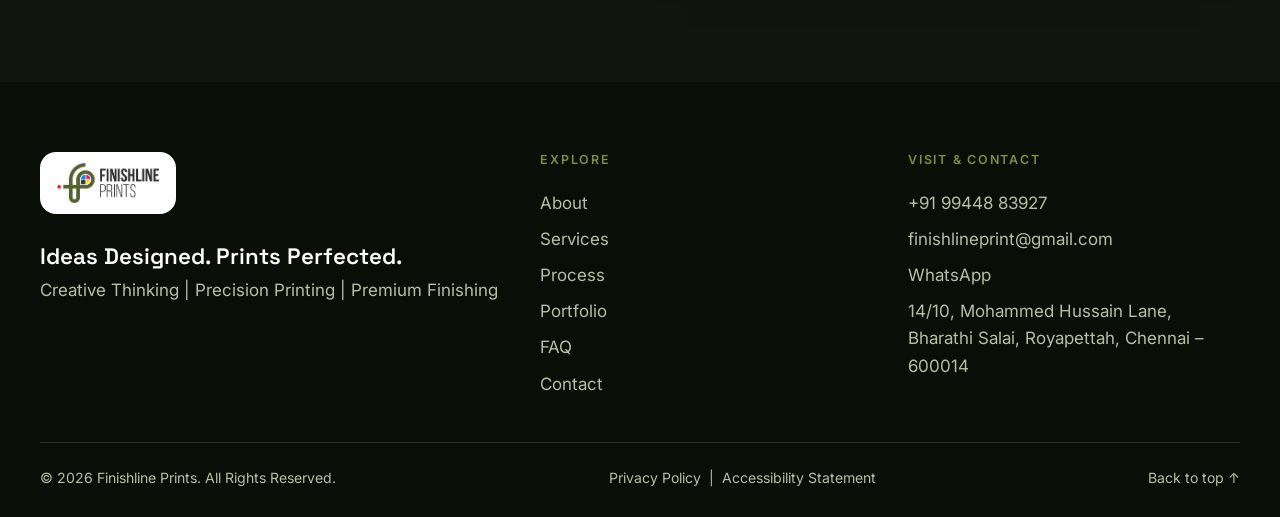
==== commit 6e59063e: "Update stylesheet versions and process steps in HTML" ====
--- a/index.html
+++ b/index.html
@@ -13,8 +13,8 @@
 <link rel="preconnect" href="https://fonts.googleapis.com">
 <link rel="preconnect" href="https://fonts.gstatic.com" crossorigin>
 <link href="https://fonts.googleapis.com/css2?family=Inter:wght@400;500;600&family=Space+Grotesk:wght@500;600;700&display=swap" rel="stylesheet">
-<link rel="stylesheet" href="assets/css/brand.css?v=4">
-<link rel="stylesheet" href="assets/css/studio.css?v=4">
+<link rel="stylesheet" href="assets/css/brand.css?v=6">
+<link rel="stylesheet" href="assets/css/studio.css?v=6">
 <script>document.documentElement.classList.add('js')</script>
 <script type="application/ld+json">
 {
@@ -260,15 +260,15 @@
 <div class="container">
 <header class="head head--center">
 <p class="eyebrow reveal"><i></i> 04 · Our process</p>
-<h2 id="process-title" class="h2 reveal">From your idea to the <em>final impression.</em></h2>
-<p class="lead reveal">A simple, seamless process that brings your vision to life.</p>
+<h2 id="process-title" class="h2 reveal">From your enquiry to the <em>finished print.</em></h2>
+<p class="lead reveal">A clear, step-by-step print process, so you know what happens at every stage.</p>
 </header>
 <ol class="steps">
-<li class="step reveal"><span class="step__n">01</span><h3>Discover</h3><p>Tell us about your idea, requirements and expectations.</p></li>
-<li class="step reveal"><span class="step__n">02</span><h3>Design</h3><p>We develop creative concepts and prepare your artwork for production.</p></li>
-<li class="step reveal"><span class="step__n">03</span><h3>Produce</h3><p>Your project moves into production with careful attention to quality and detail.</p></li>
-<li class="step reveal"><span class="step__n">04</span><h3>Perfect</h3><p>We apply the right finishing touches to enhance the final product.</p></li>
-<li class="step reveal"><span class="step__n">05</span><h3>Deliver</h3><p>Your completed print project is prepared for collection or agreed delivery.</p></li>
+<li class="step reveal"><span class="step__n">01</span><h3>Enquire</h3><p>Tell us what you need printed: product, size, quantity and finish. Share your artwork if you have it.</p></li>
+<li class="step reveal"><span class="step__n">02</span><h3>Quote</h3><p>We confirm the paper, size and finish with you and send a quote for your approval.</p></li>
+<li class="step reveal"><span class="step__n">03</span><h3>Prepare</h3><p>We check your artwork, colours and layout, and prepare print-ready files with a proof for approval.</p></li>
+<li class="step reveal"><span class="step__n">04</span><h3>Print &amp; finish</h3><p>Your job is printed, then cut, folded, bound or laminated as agreed.</p></li>
+<li class="step reveal"><span class="step__n">05</span><h3>Deliver</h3><p>Your finished prints are packed for collection or agreed delivery.</p></li>
 </ol>
 <div class="process__media reveal">
 <figure class="ph ph--cream" data-slot="process-1" style="--ar:4/3"><img src="assets/img/process-1.jpg" alt="Briefing meeting with sketches and colour samples on a table (illustrative image)" loading="lazy" width="1200" height="896"></figure>
@@ -360,6 +360,23 @@
 </div>
 </section>
 
+<!-- ============ Partner: Konseptiv7 (dark) ============ -->
+<section class="sec dark partner" id="partner" aria-labelledby="partner-title">
+<div class="container partner__grid">
+<div class="partner__copy">
+<p class="eyebrow reveal"><i></i> Our creative partner</p>
+<h2 id="partner-title" class="h2 reveal">Ideas from <em>Konseptiv7.</em> Print by Finishline.</h2>
+<p class="lead reveal">Finishline Prints is the print partner of Konseptiv7, an AI-powered creative studio in Chennai, and Konseptiv7 is our creative partner. Konseptiv7 handles branding, brand films, AI content and digital work. We turn those ideas into print.</p>
+<p class="reveal"><a class="btn btn--lime" href="https://www.konseptiv7.com" target="_blank" rel="noopener">Visit Konseptiv7 <span class="arr"><svg class="ic" aria-hidden="true"><use href="#i-arrow"/></svg></span></a></p>
+</div>
+<div class="partner__card reveal">
+<img class="partner__logo" src="https://www.konseptiv7.com/assets/brand/logo-white.svg" alt="Konseptiv7 logo" loading="lazy" width="484" height="56">
+<p>AI-powered creative studio, Chennai</p>
+<ul class="partner__tags"><li>Branding</li><li>Brand films</li><li>AI content</li><li>Print with Finishline</li><li>Decks &amp; web</li></ul>
+</div>
+</div>
+</section>
+
 <!-- ============ 09 FAQ (light) ============ -->
 <section class="sec light" id="faq" aria-labelledby="faq-title">
 <div class="container">
--- a/assets/css/studio.css
+++ b/assets/css/studio.css
@@ -401,3 +401,16 @@
 @media (max-width:1020px){.hero__art{width:100%}}
 .page-hero .eyebrow{border-color:var(--line-d);background:rgba(255,255,255,.06);color:var(--lime)}
 .page-hero .eyebrow i{background:var(--lime)}
+
+/* Mobile menu: the .menu display:flex rule overrides the hidden attribute, so keep it truly hidden until opened (otherwise an invisible full-screen layer blocks every click, including the form) */
+.menu[hidden]{display:none}
+
+/* Konseptiv7 partner section */
+.partner__grid{display:grid;grid-template-columns:1.2fr 1fr;gap:clamp(24px,5vw,64px);align-items:center}
+.partner__copy{display:grid;gap:18px;justify-items:start}
+.partner__card{background:rgba(255,255,255,.06);border:1px solid var(--line-d);border-radius:28px;padding:clamp(24px,4vw,40px);display:grid;gap:18px}
+.partner__logo{width:min(300px,100%);height:auto}
+.partner__card>p{margin:0;color:var(--muted-d)}
+.partner__tags{display:flex;flex-wrap:wrap;gap:8px;list-style:none;padding:0;margin:0}
+.partner__tags li{padding:8px 14px;border:1px solid var(--line-d);border-radius:999px;font-size:.85rem;color:var(--muted-d)}
+@media (max-width:860px){.partner__grid{grid-template-columns:1fr}}
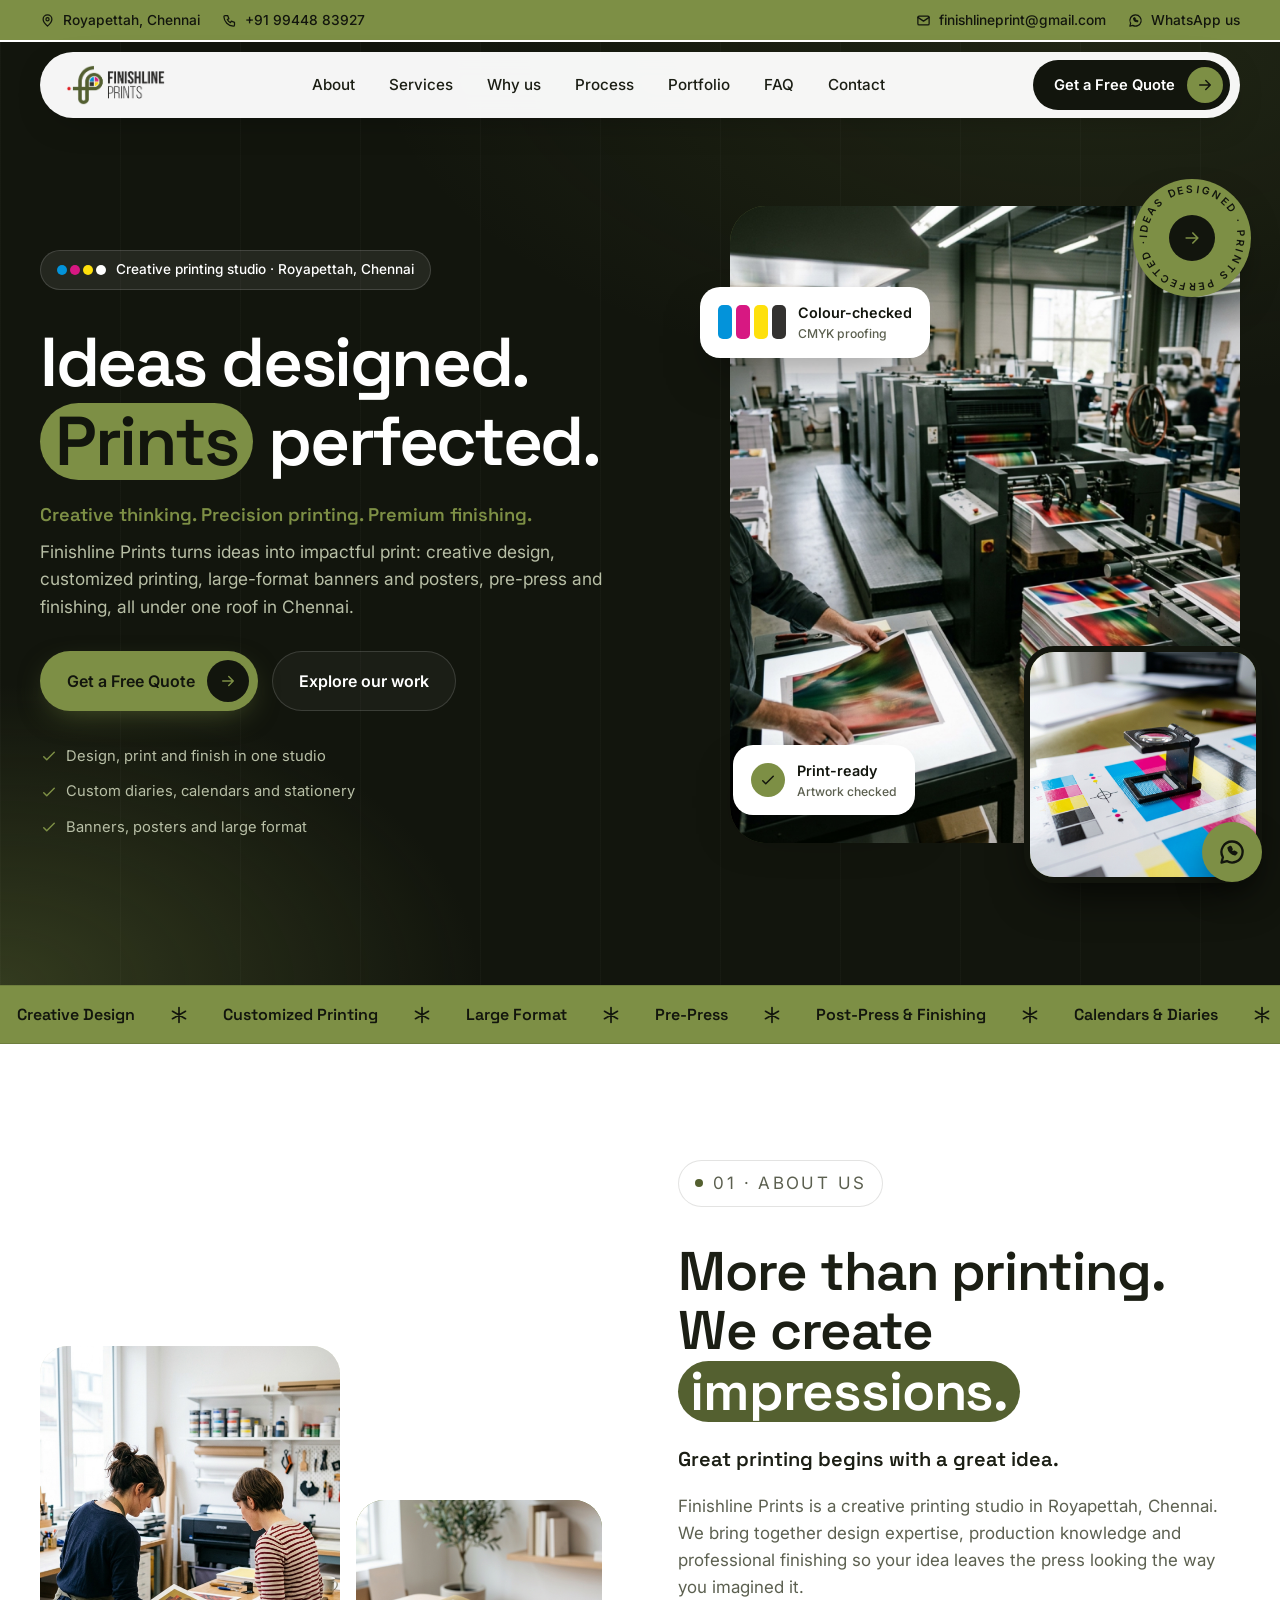
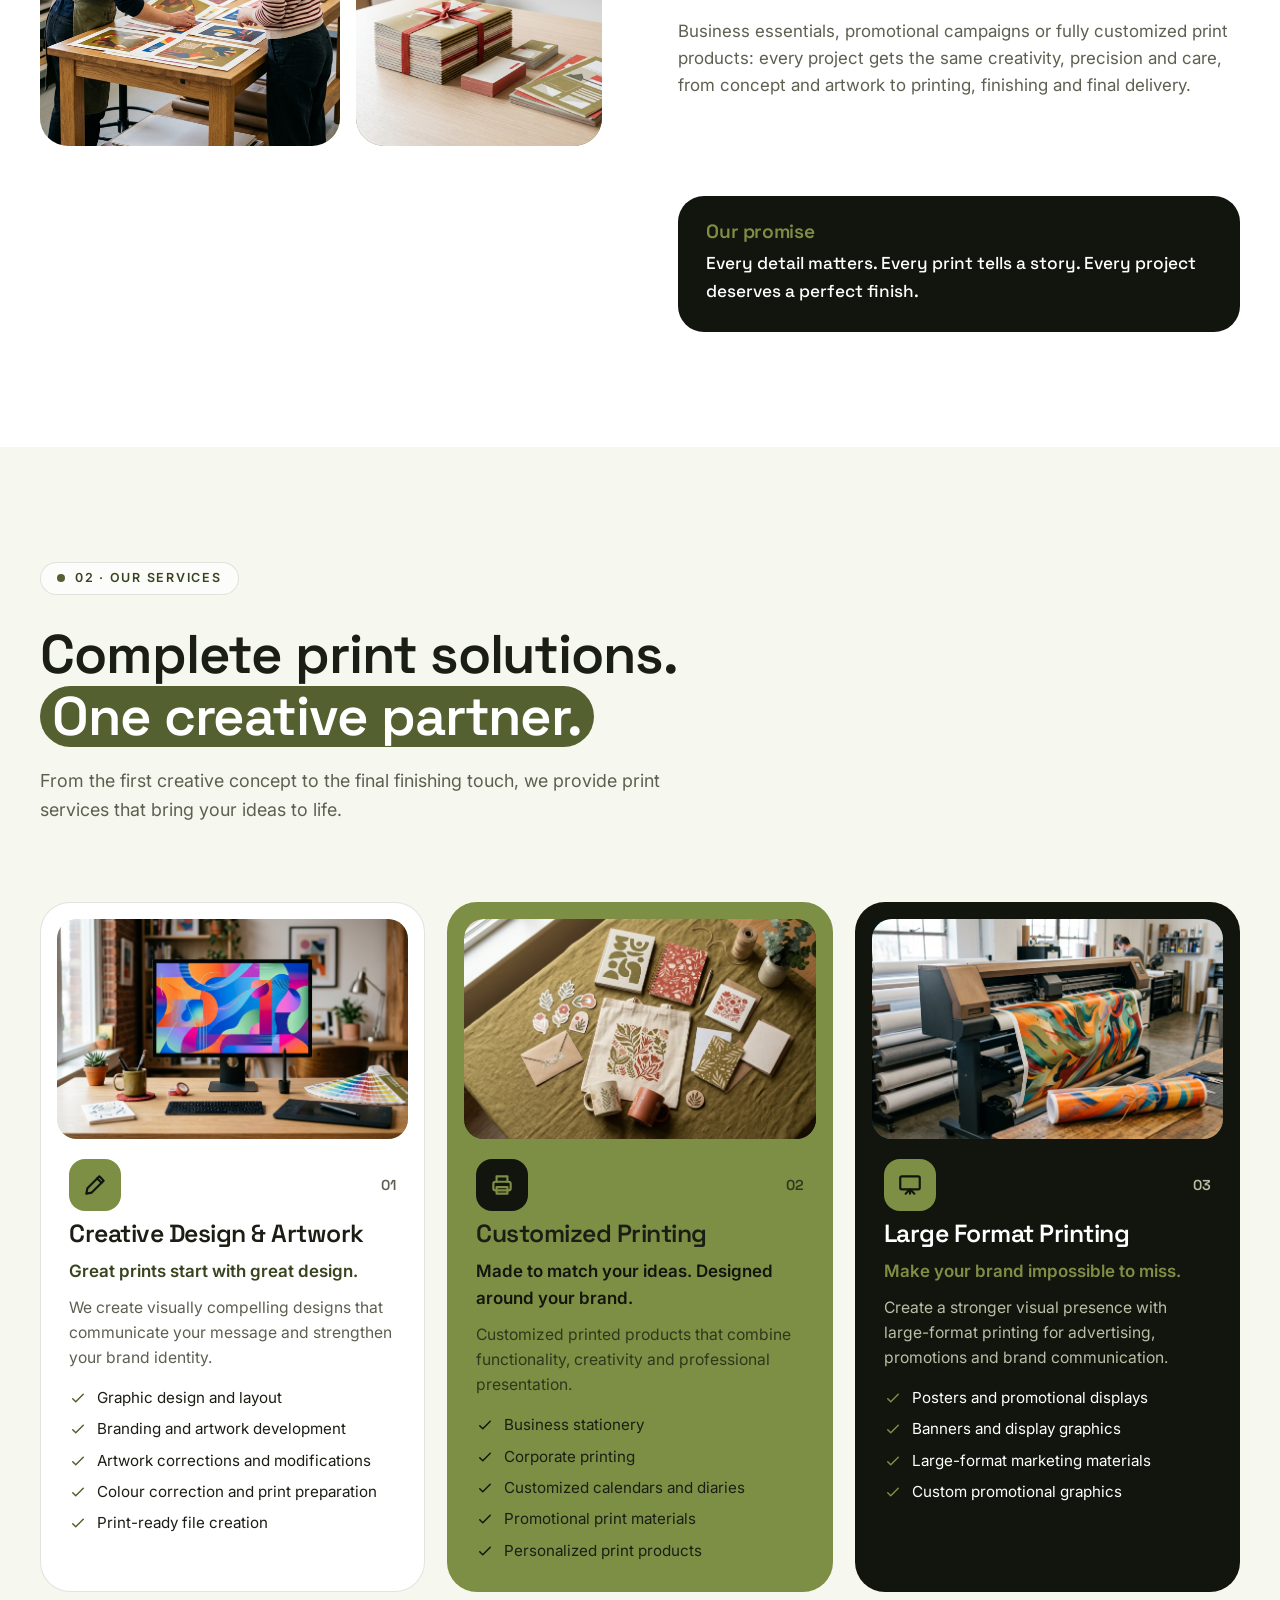
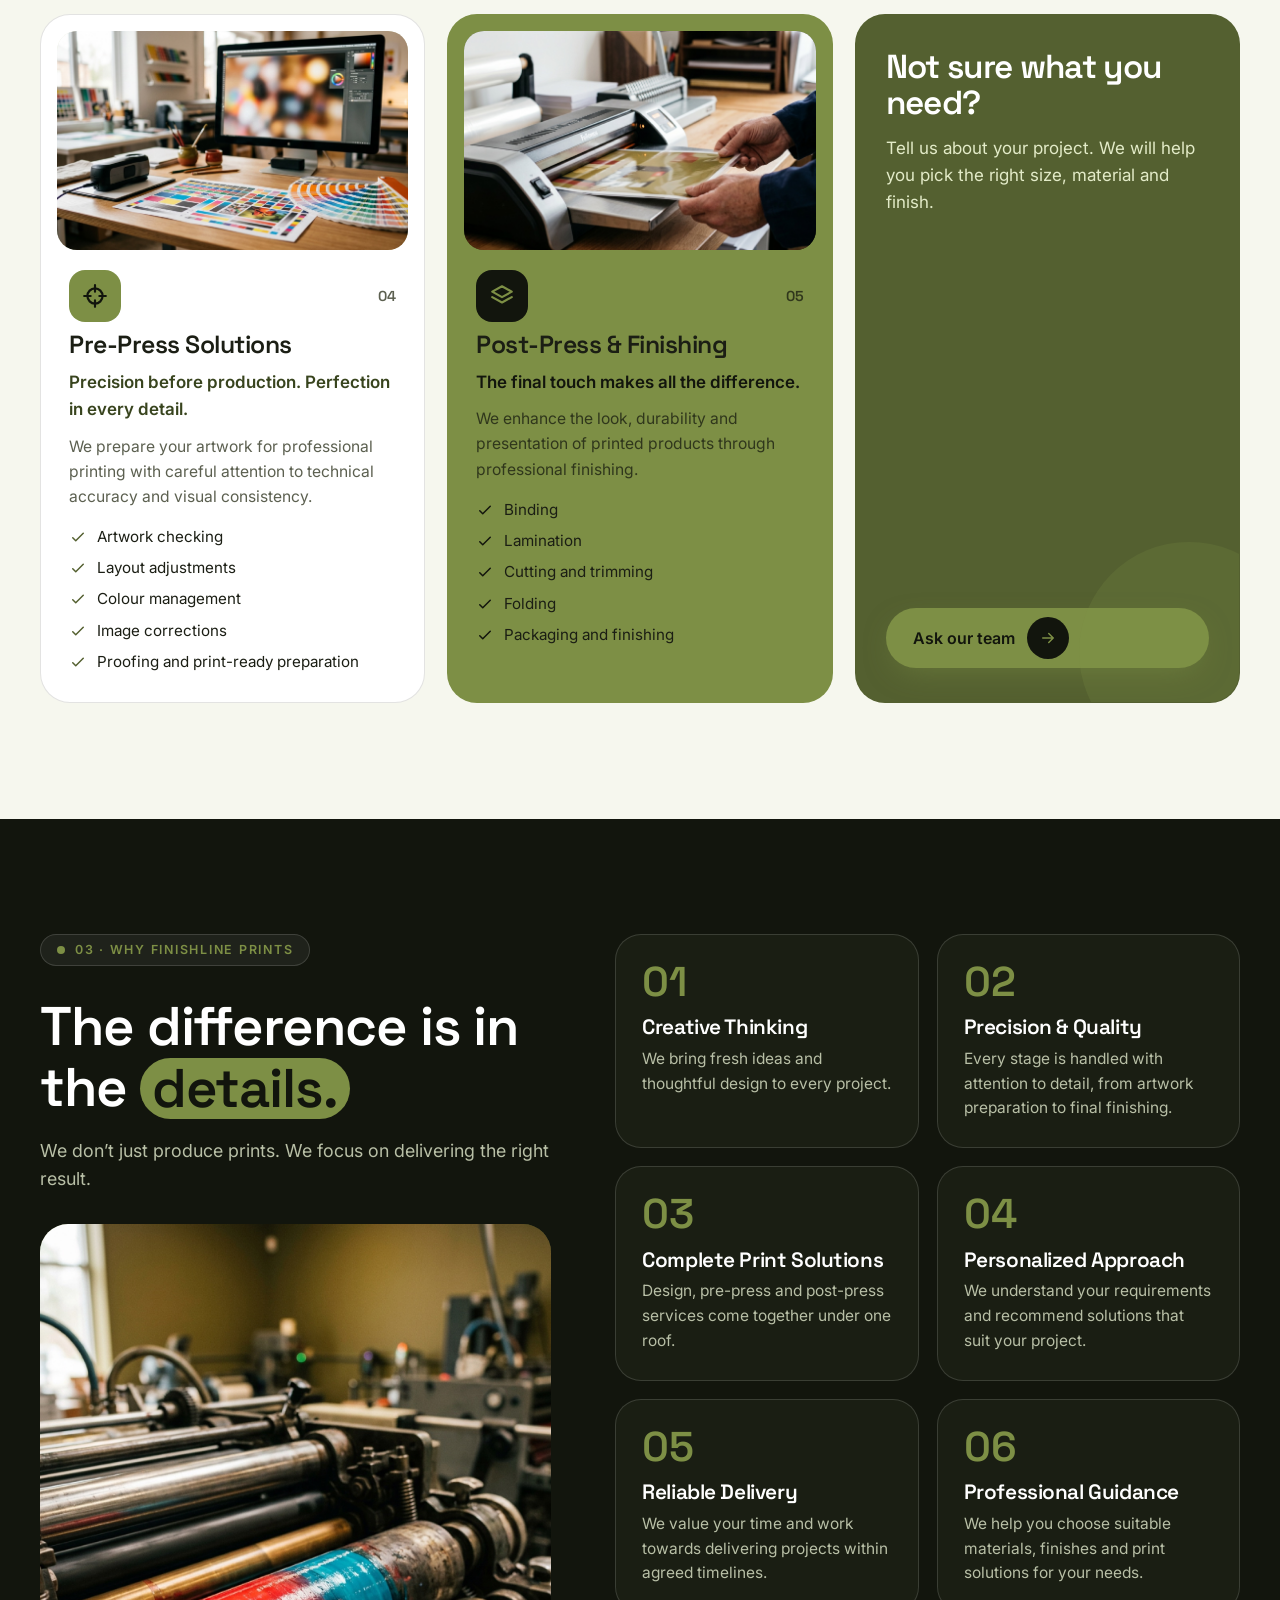
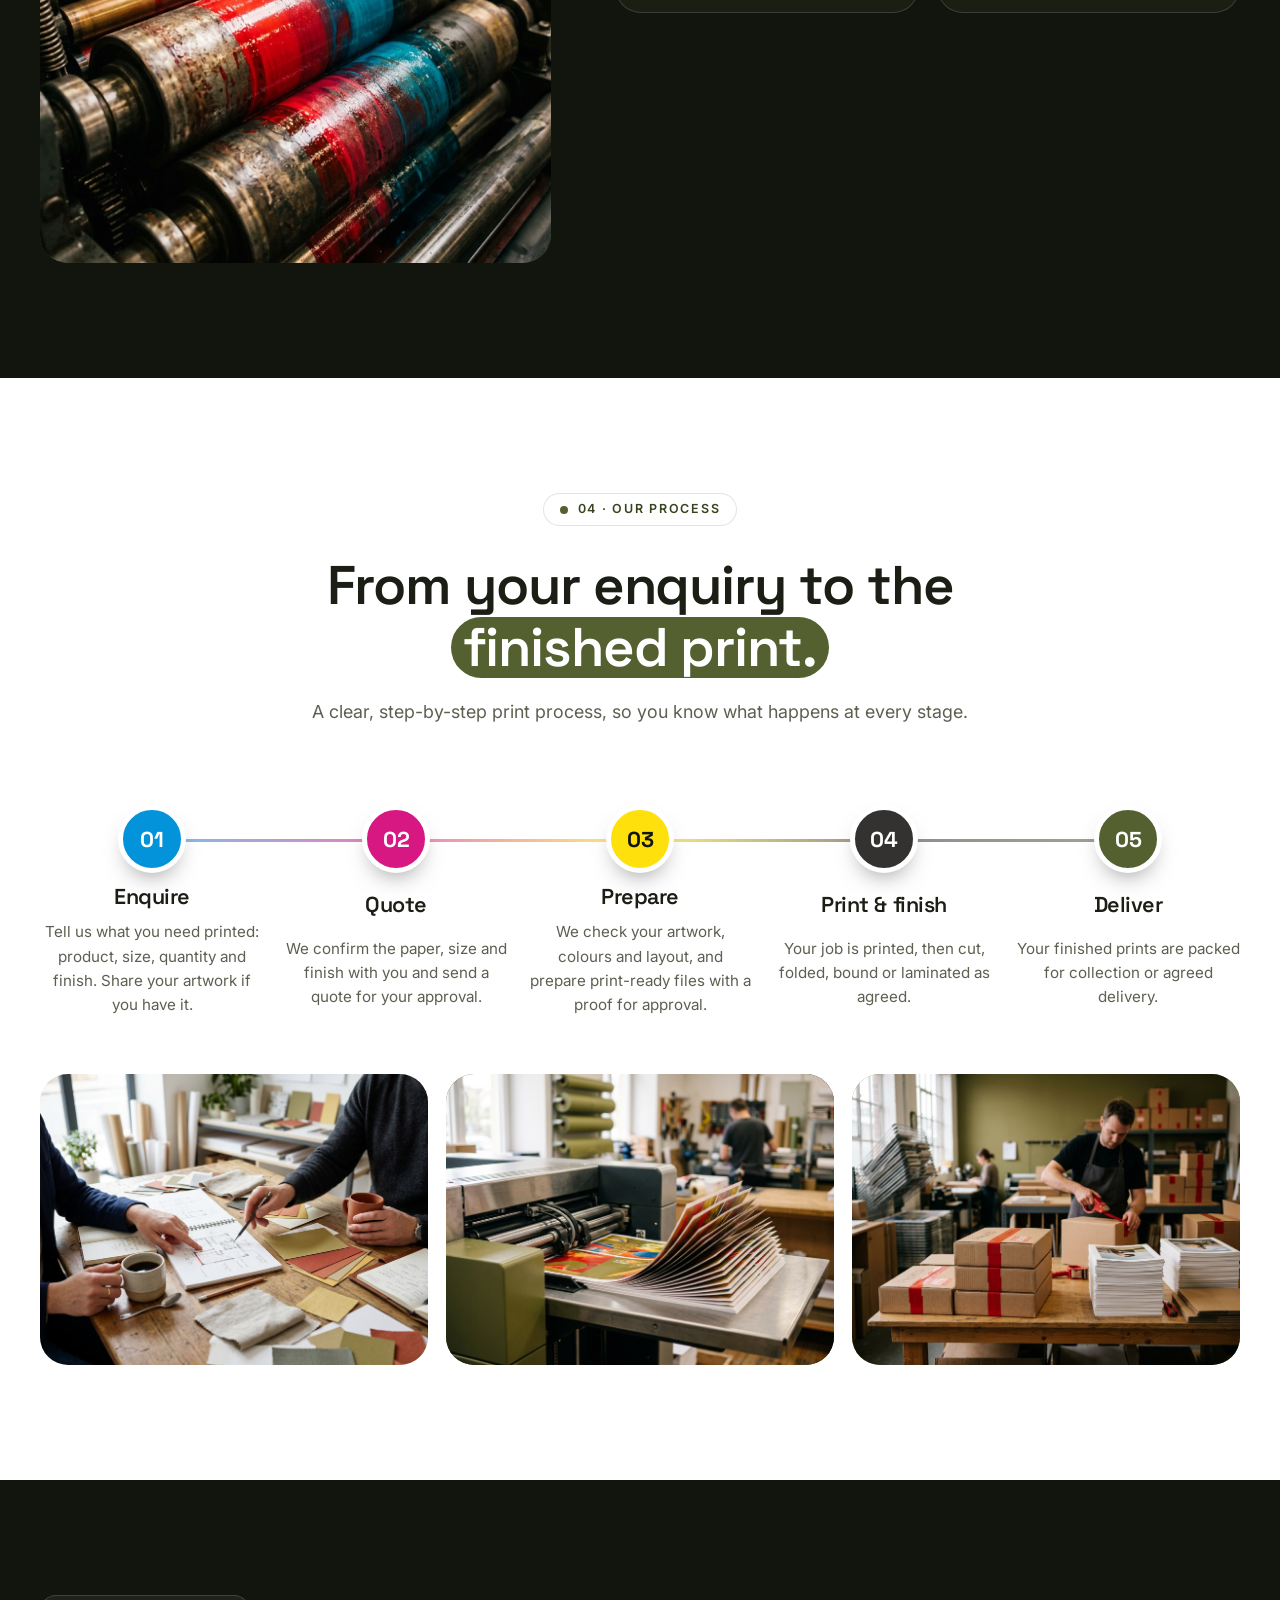
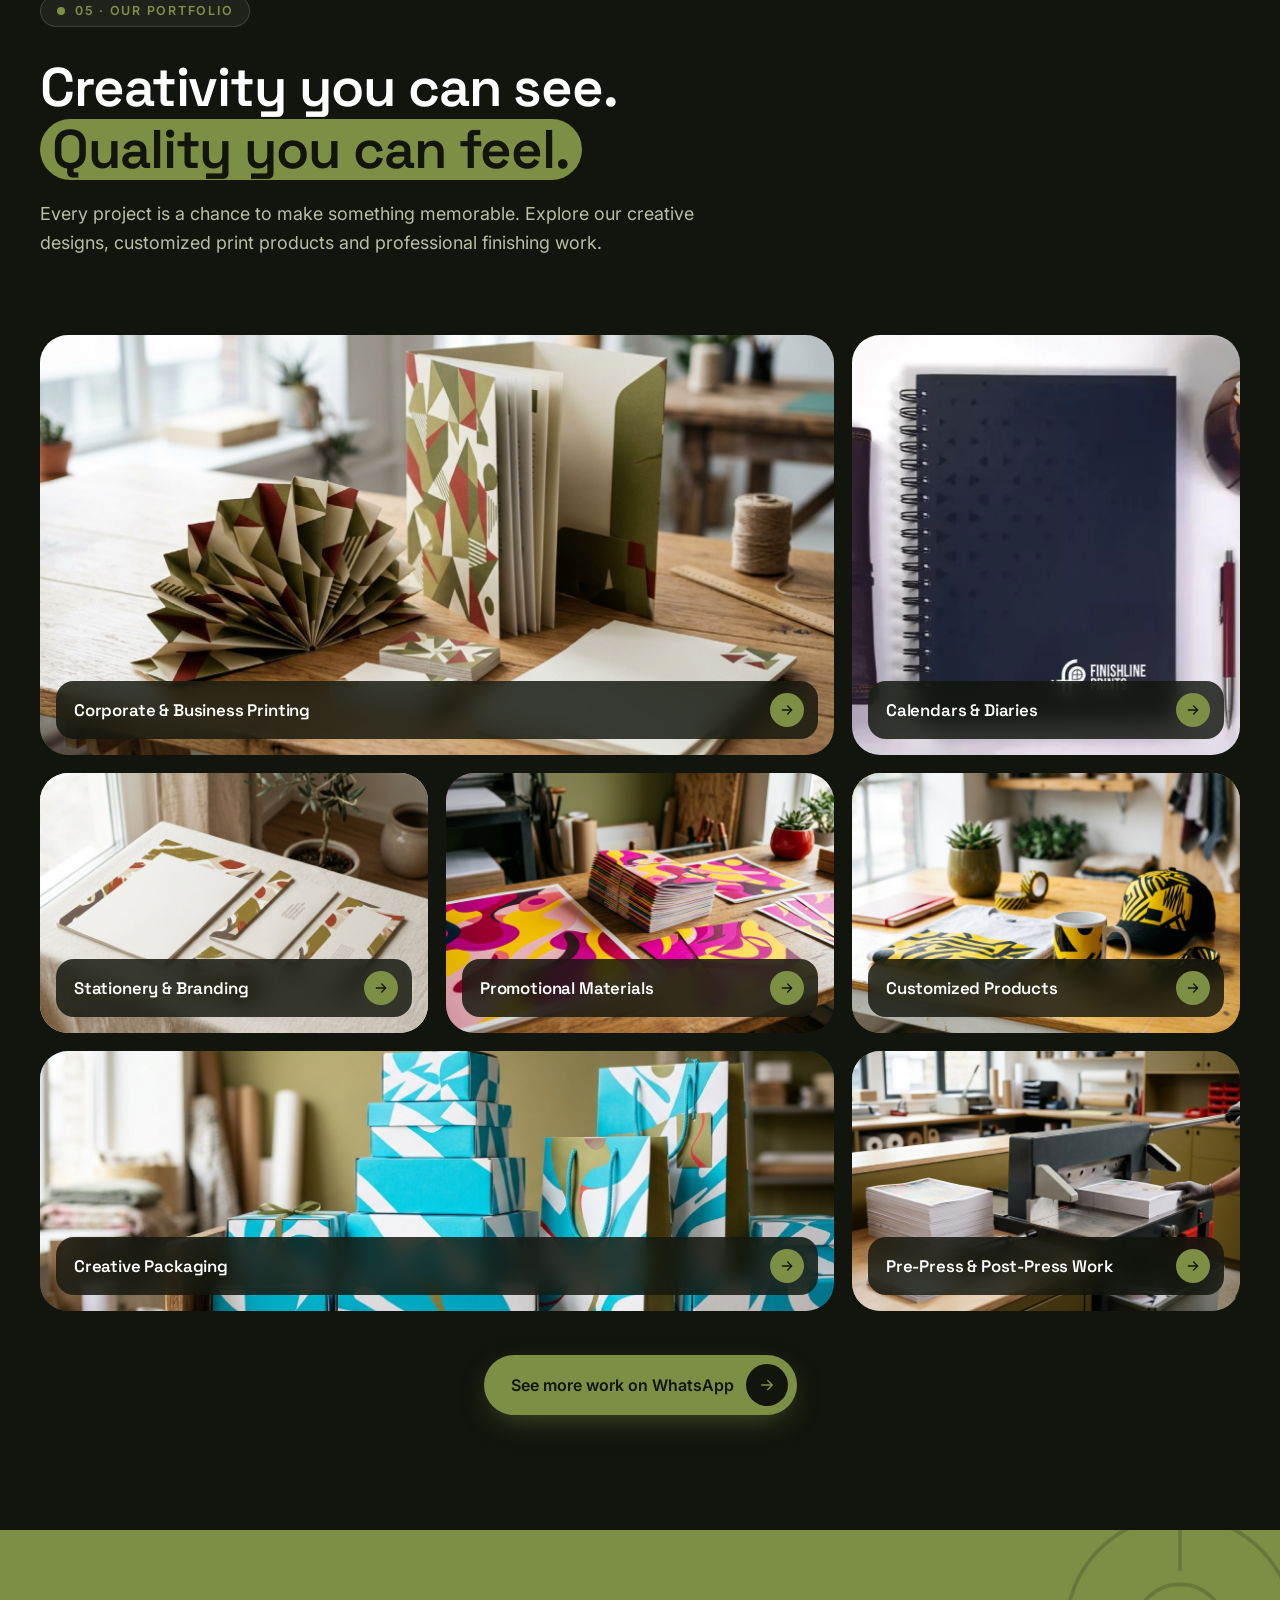
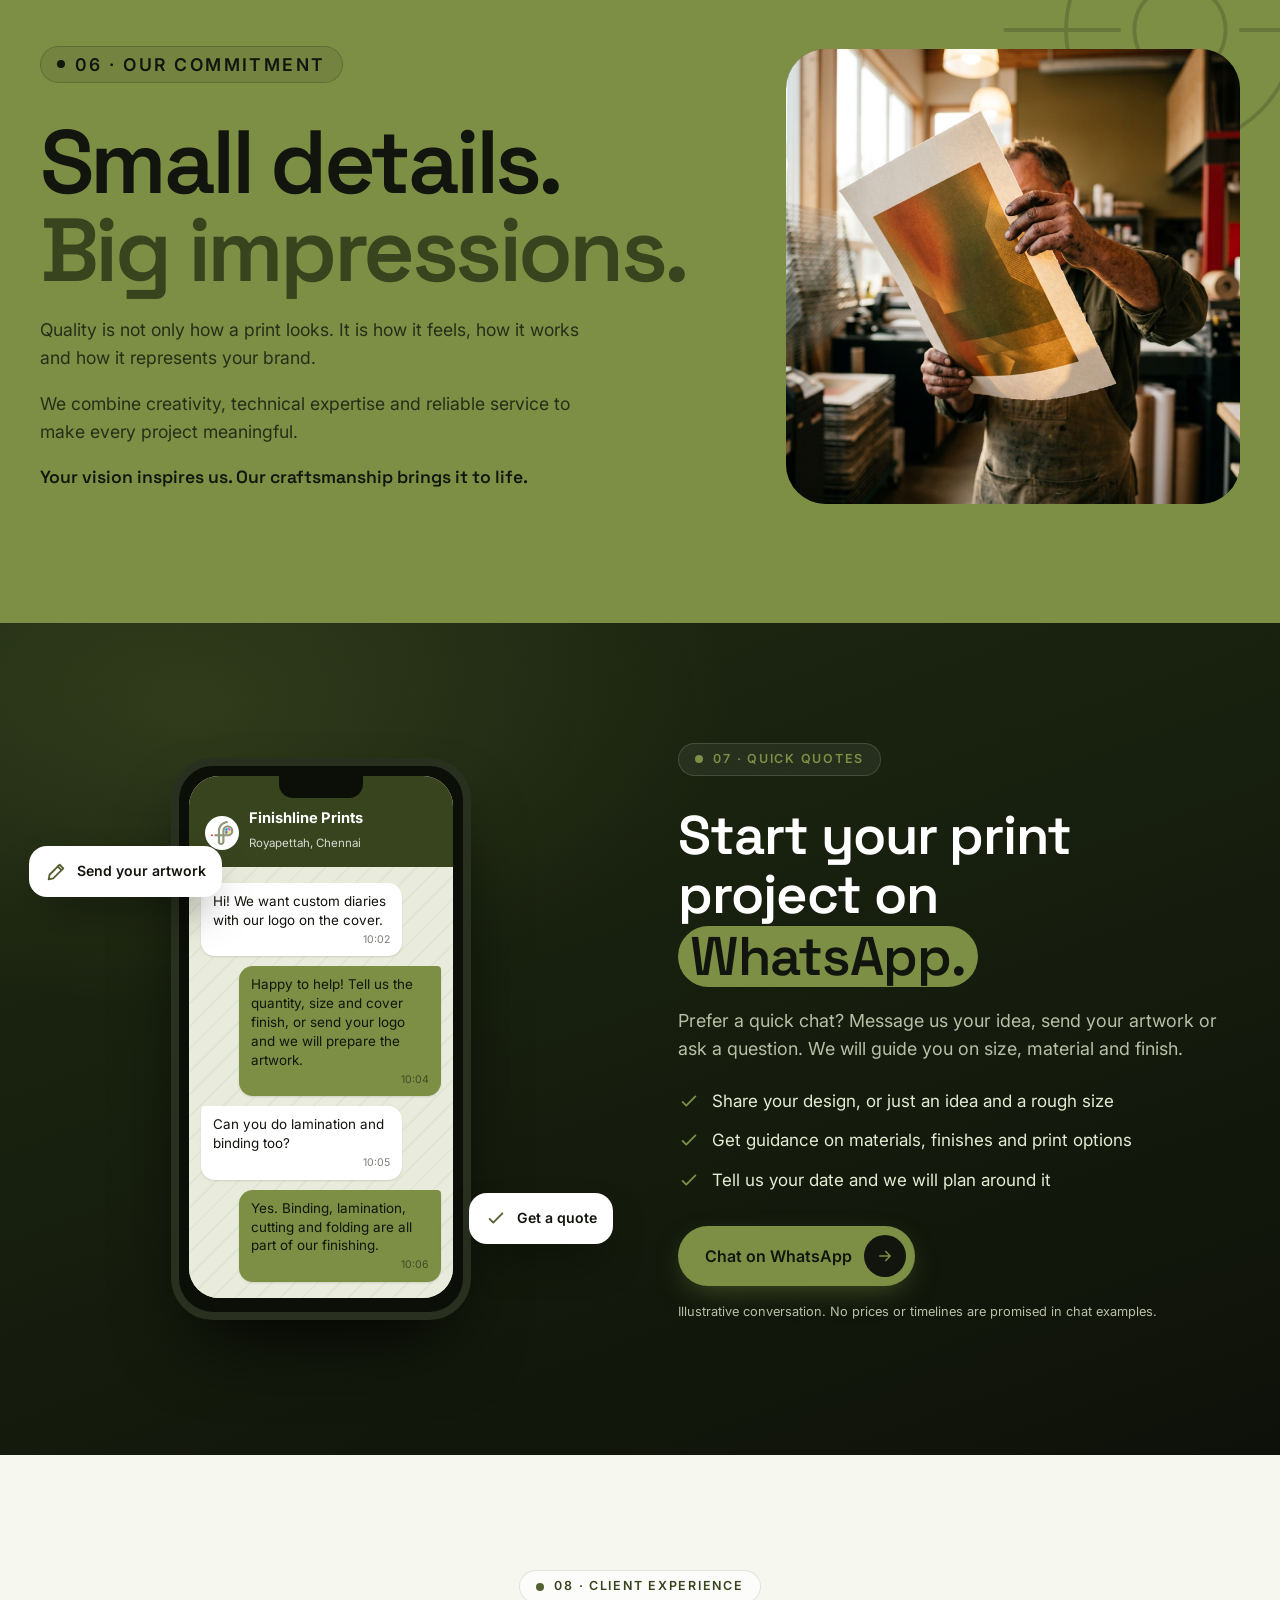
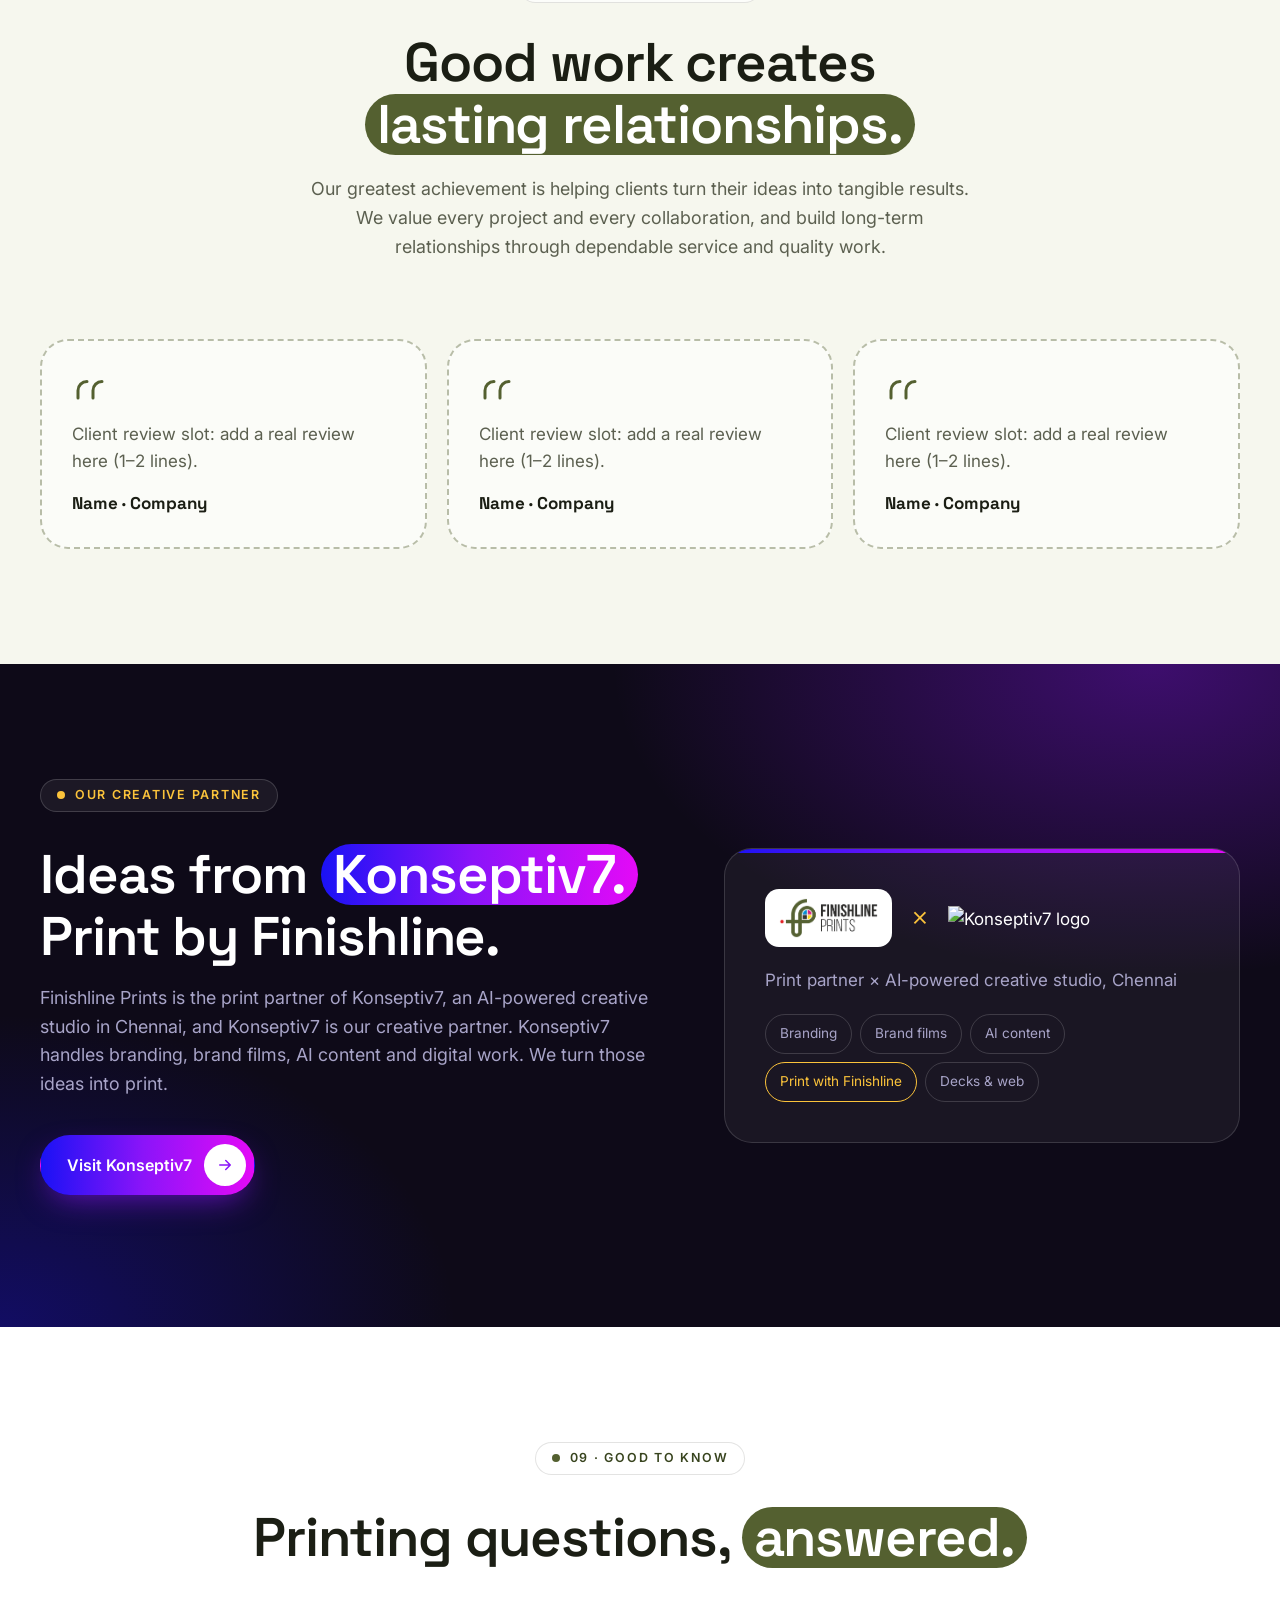
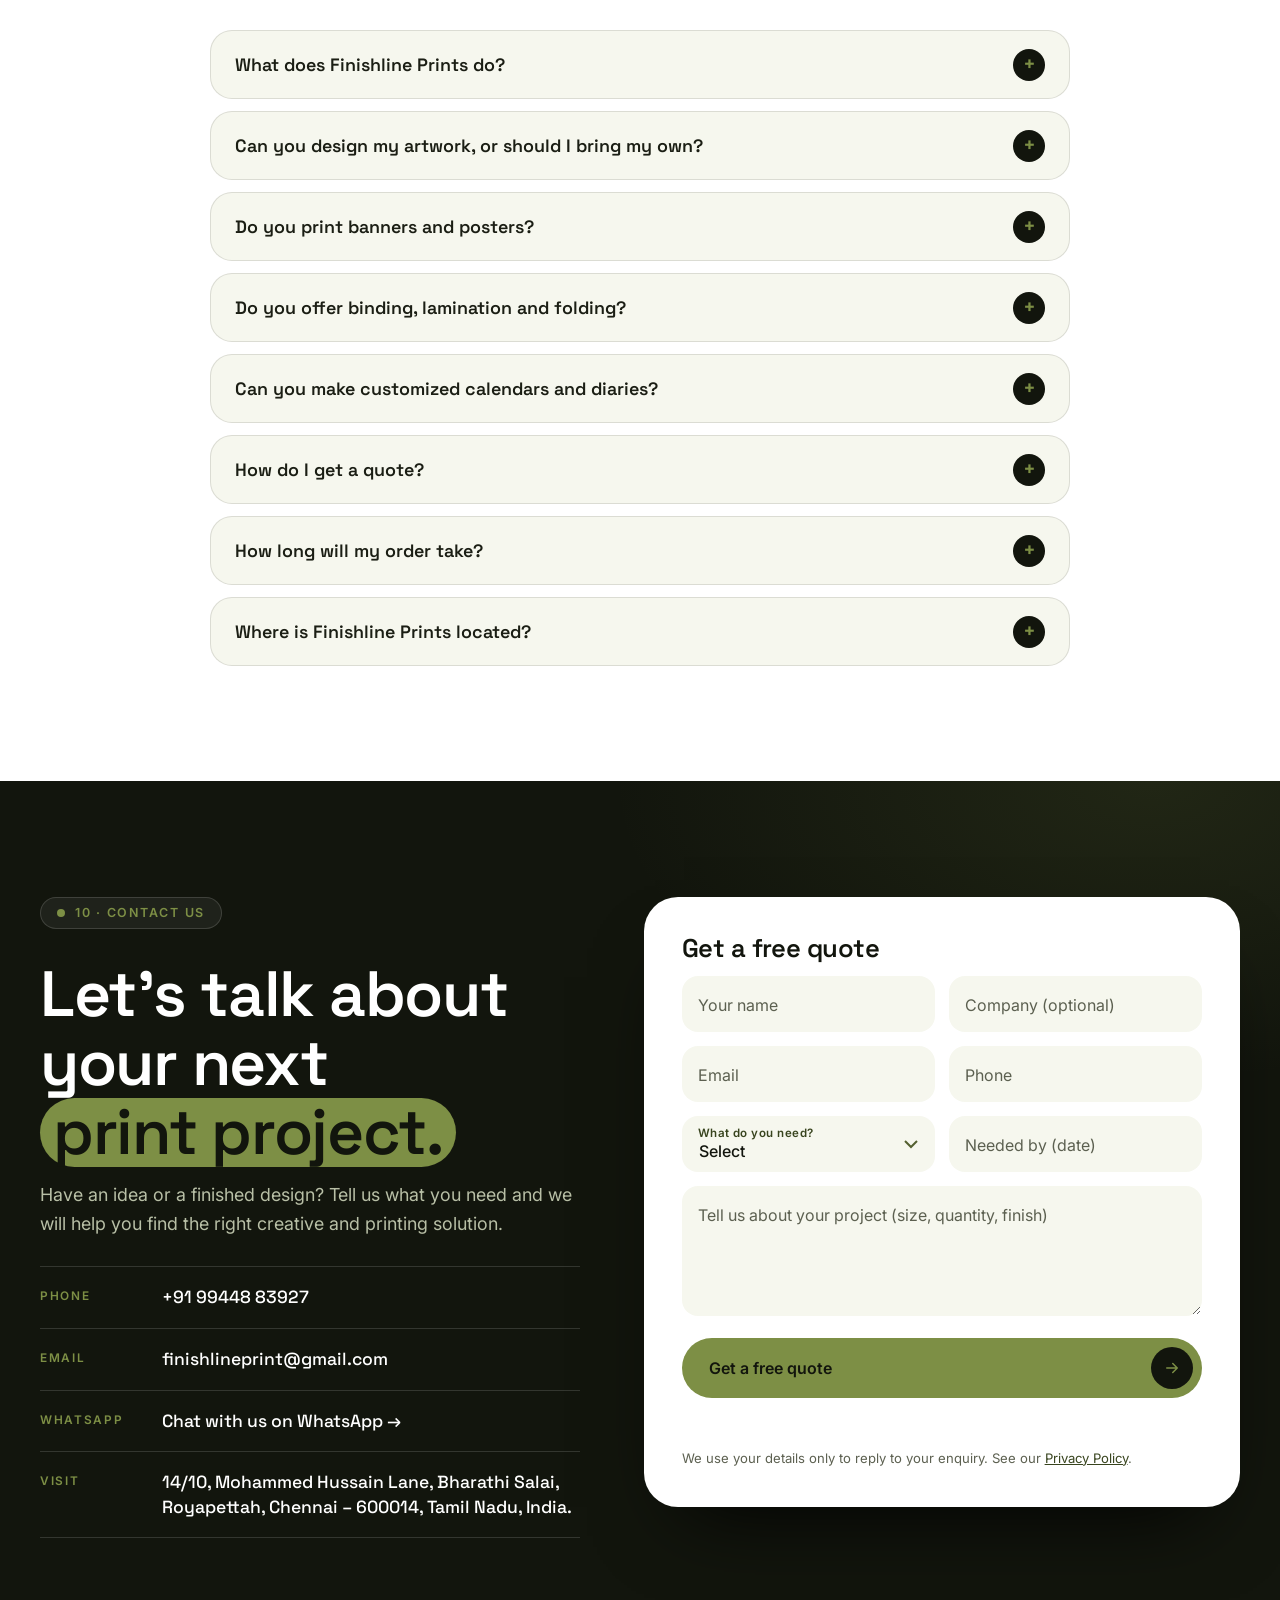
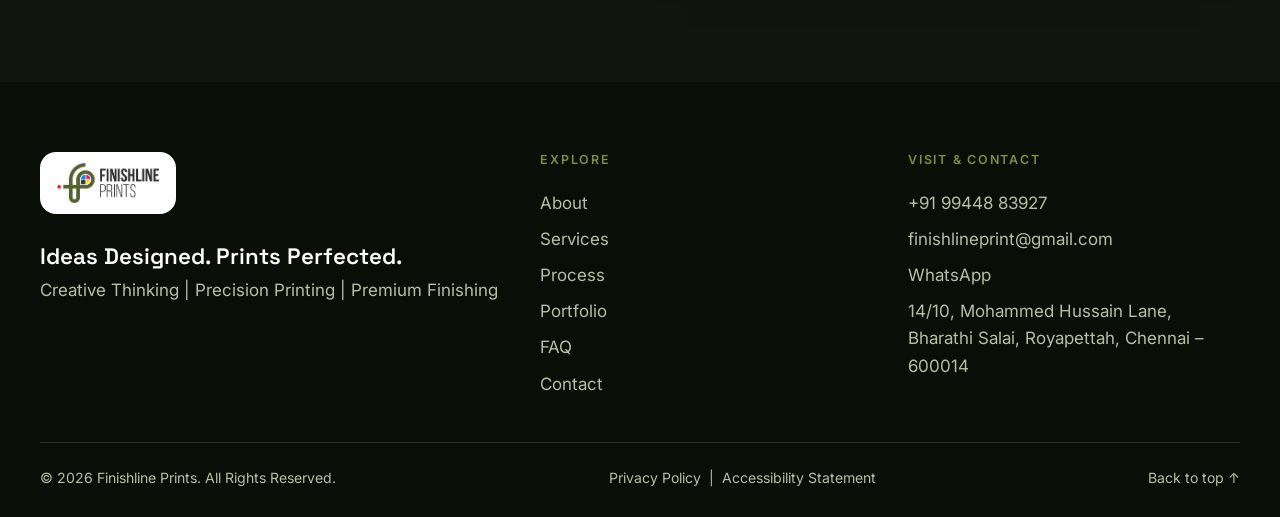
==== commit b8247fb2: "Update partner section and stylesheet links" ====
--- a/index.html
+++ b/index.html
@@ -13,8 +13,8 @@
 <link rel="preconnect" href="https://fonts.googleapis.com">
 <link rel="preconnect" href="https://fonts.gstatic.com" crossorigin>
 <link href="https://fonts.googleapis.com/css2?family=Inter:wght@400;500;600&family=Space+Grotesk:wght@500;600;700&display=swap" rel="stylesheet">
-<link rel="stylesheet" href="assets/css/brand.css?v=6">
-<link rel="stylesheet" href="assets/css/studio.css?v=6">
+<link rel="stylesheet" href="assets/css/brand.css?v=7">
+<link rel="stylesheet" href="assets/css/studio.css?v=7">
 <script>document.documentElement.classList.add('js')</script>
 <script type="application/ld+json">
 {
@@ -360,19 +360,23 @@
 </div>
 </section>
 
-<!-- ============ Partner: Konseptiv7 (dark) ============ -->
-<section class="sec dark partner" id="partner" aria-labelledby="partner-title">
+<!-- ============ Partner: Konseptiv7 (Konseptiv7 colours) ============ -->
+<section class="sec partner" id="partner" aria-labelledby="partner-title">
 <div class="container partner__grid">
 <div class="partner__copy">
 <p class="eyebrow reveal"><i></i> Our creative partner</p>
 <h2 id="partner-title" class="h2 reveal">Ideas from <em>Konseptiv7.</em> Print by Finishline.</h2>
 <p class="lead reveal">Finishline Prints is the print partner of Konseptiv7, an AI-powered creative studio in Chennai, and Konseptiv7 is our creative partner. Konseptiv7 handles branding, brand films, AI content and digital work. We turn those ideas into print.</p>
-<p class="reveal"><a class="btn btn--lime" href="https://www.konseptiv7.com" target="_blank" rel="noopener">Visit Konseptiv7 <span class="arr"><svg class="ic" aria-hidden="true"><use href="#i-arrow"/></svg></span></a></p>
+<p class="reveal"><a class="btn btn--k7" href="https://www.konseptiv7.com" target="_blank" rel="noopener">Visit Konseptiv7 <span class="arr"><svg class="ic" aria-hidden="true"><use href="#i-arrow"/></svg></span></a></p>
 </div>
 <div class="partner__card reveal">
+<div class="partner__lockup">
+<span class="partner__chip"><img src="assets/brand/logo.png" alt="Finishline Prints logo" width="144" height="58" loading="lazy"></span>
+<span class="partner__x" aria-hidden="true">×</span>
 <img class="partner__logo" src="https://www.konseptiv7.com/assets/brand/logo-white.svg" alt="Konseptiv7 logo" loading="lazy" width="484" height="56">
-<p>AI-powered creative studio, Chennai</p>
-<ul class="partner__tags"><li>Branding</li><li>Brand films</li><li>AI content</li><li>Print with Finishline</li><li>Decks &amp; web</li></ul>
+</div>
+<p>Print partner × AI-powered creative studio, Chennai</p>
+<ul class="partner__tags"><li>Branding</li><li>Brand films</li><li>AI content</li><li class="is-hot">Print with Finishline</li><li>Decks &amp; web</li></ul>
 </div>
 </div>
 </section>
--- a/assets/css/studio.css
+++ b/assets/css/studio.css
@@ -405,12 +405,29 @@
 /* Mobile menu: the .menu display:flex rule overrides the hidden attribute, so keep it truly hidden until opened (otherwise an invisible full-screen layer blocks every click, including the form) */
 .menu[hidden]{display:none}
 
-/* Konseptiv7 partner section */
+/* Konseptiv7 partner section: styled in Konseptiv7's own colours (violet-black, blue-violet-magenta gradient, gold) */
+.partner{--k7-ink:#0e0a18;--k7-grad:linear-gradient(90deg,#1a12f5 0%,#8b14f9 48%,#e40af7 100%);--k7-gold:#fbc33b;--k7-muted:#a8a4c8;background:radial-gradient(900px 520px at 90% 0%,rgba(139,20,249,.38),transparent 60%),radial-gradient(760px 520px at 0% 100%,rgba(26,18,245,.34),transparent 60%),var(--k7-ink);color:#fff}
+.partner .eyebrow{border-color:rgba(255,255,255,.16);background:rgba(255,255,255,.06);color:var(--k7-gold)}
+.partner .eyebrow i{background:var(--k7-gold)}
+.partner .h2 em{background:var(--k7-grad);color:#fff}
+.partner .lead{color:var(--k7-muted)}
+.btn--k7{background:var(--k7-grad);color:#fff;box-shadow:0 12px 32px -10px rgba(139,20,249,.7)}
+.btn--k7 .arr{background:#fff;color:#8b14f9}
 .partner__grid{display:grid;grid-template-columns:1.2fr 1fr;gap:clamp(24px,5vw,64px);align-items:center}
 .partner__copy{display:grid;gap:18px;justify-items:start}
-.partner__card{background:rgba(255,255,255,.06);border:1px solid var(--line-d);border-radius:28px;padding:clamp(24px,4vw,40px);display:grid;gap:18px}
-.partner__logo{width:min(300px,100%);height:auto}
-.partner__card>p{margin:0;color:var(--muted-d)}
+.partner__card{position:relative;background:rgba(255,255,255,.05);border:1px solid rgba(255,255,255,.14);border-radius:28px;padding:clamp(24px,4vw,40px);display:grid;gap:20px;overflow:hidden}
+.partner__card::before{content:"";position:absolute;left:0;right:0;top:0;height:4px;background:var(--k7-grad)}
+.partner__lockup{display:flex;align-items:center;flex-wrap:wrap;gap:16px 18px}
+.partner__chip{background:#fff;border-radius:14px;padding:9px 14px;display:grid;place-items:center}
+.partner__chip img{height:40px;width:auto;display:block}
+.partner__x{font:300 2rem/1 var(--f-display);color:var(--k7-gold)}
+.partner__logo{width:min(210px,100%);height:auto}
+.partner__card>p{margin:0;color:var(--k7-muted)}
 .partner__tags{display:flex;flex-wrap:wrap;gap:8px;list-style:none;padding:0;margin:0}
-.partner__tags li{padding:8px 14px;border:1px solid var(--line-d);border-radius:999px;font-size:.85rem;color:var(--muted-d)}
+.partner__tags li{padding:8px 14px;border:1px solid rgba(255,255,255,.16);border-radius:999px;font-size:.85rem;color:var(--k7-muted)}
+.partner__tags li.is-hot{border-color:var(--k7-gold);color:var(--k7-gold)}
 @media (max-width:860px){.partner__grid{grid-template-columns:1fr}}
+@media (max-width:560px){.partner__lockup{flex-direction:column;align-items:flex-start;gap:6px}.partner__x{font-size:1.5rem}}
+
+/* Hide the Netlify branding badge (owner's request; harmless if the badge is also switched off in Netlify settings) */
+#nl-badge-frame{display:none!important}
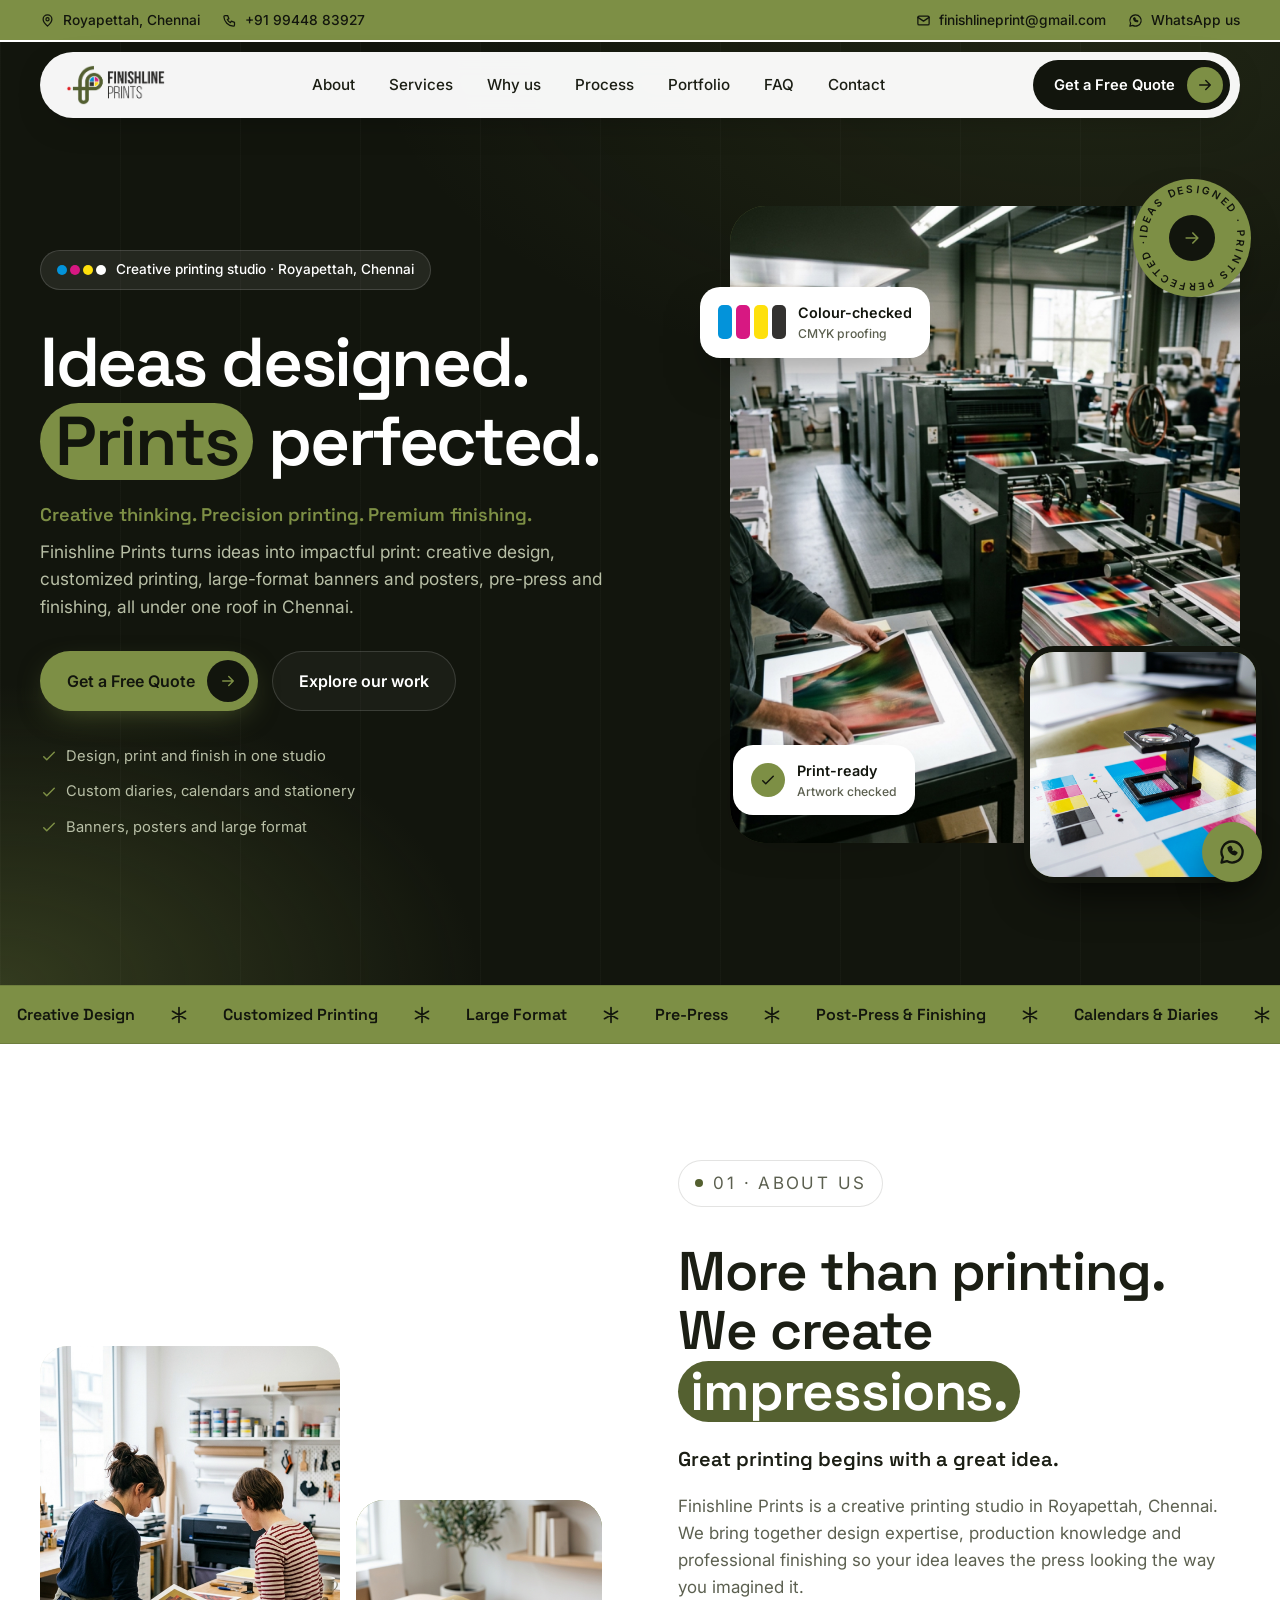
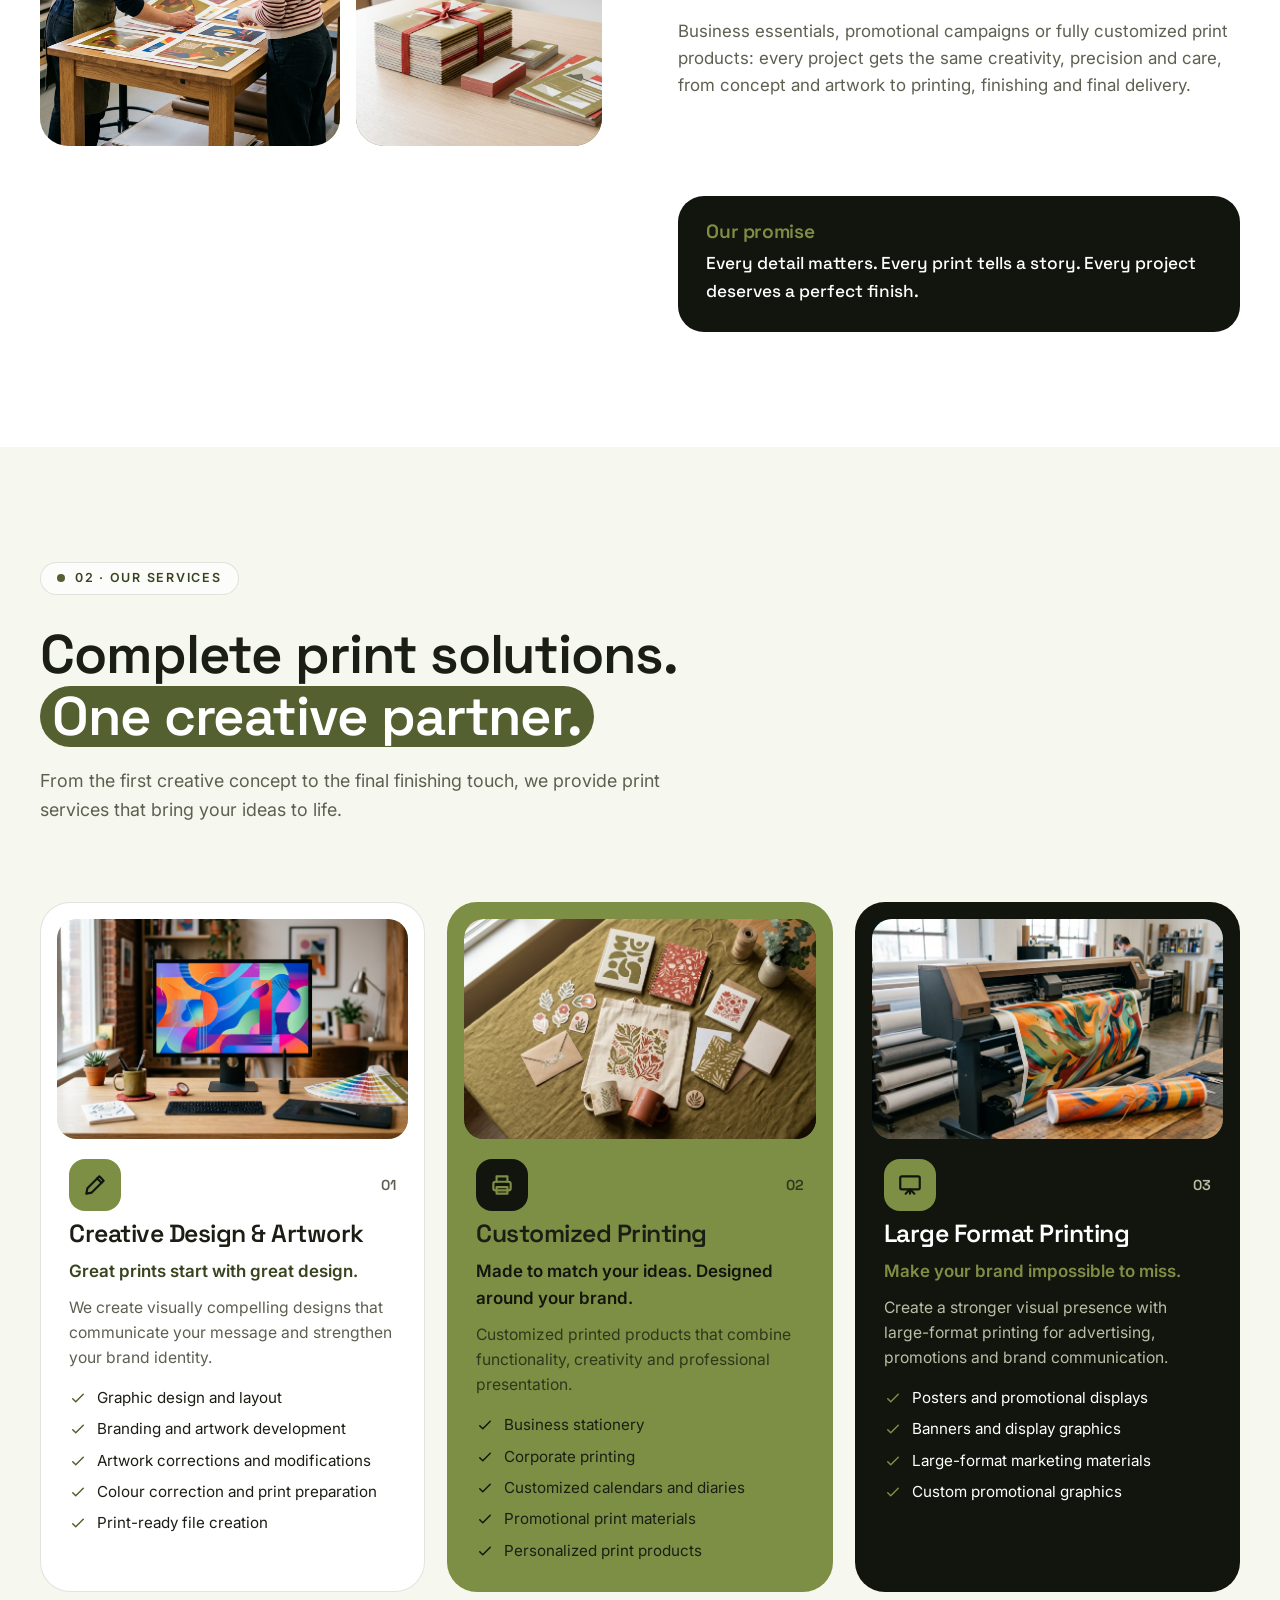
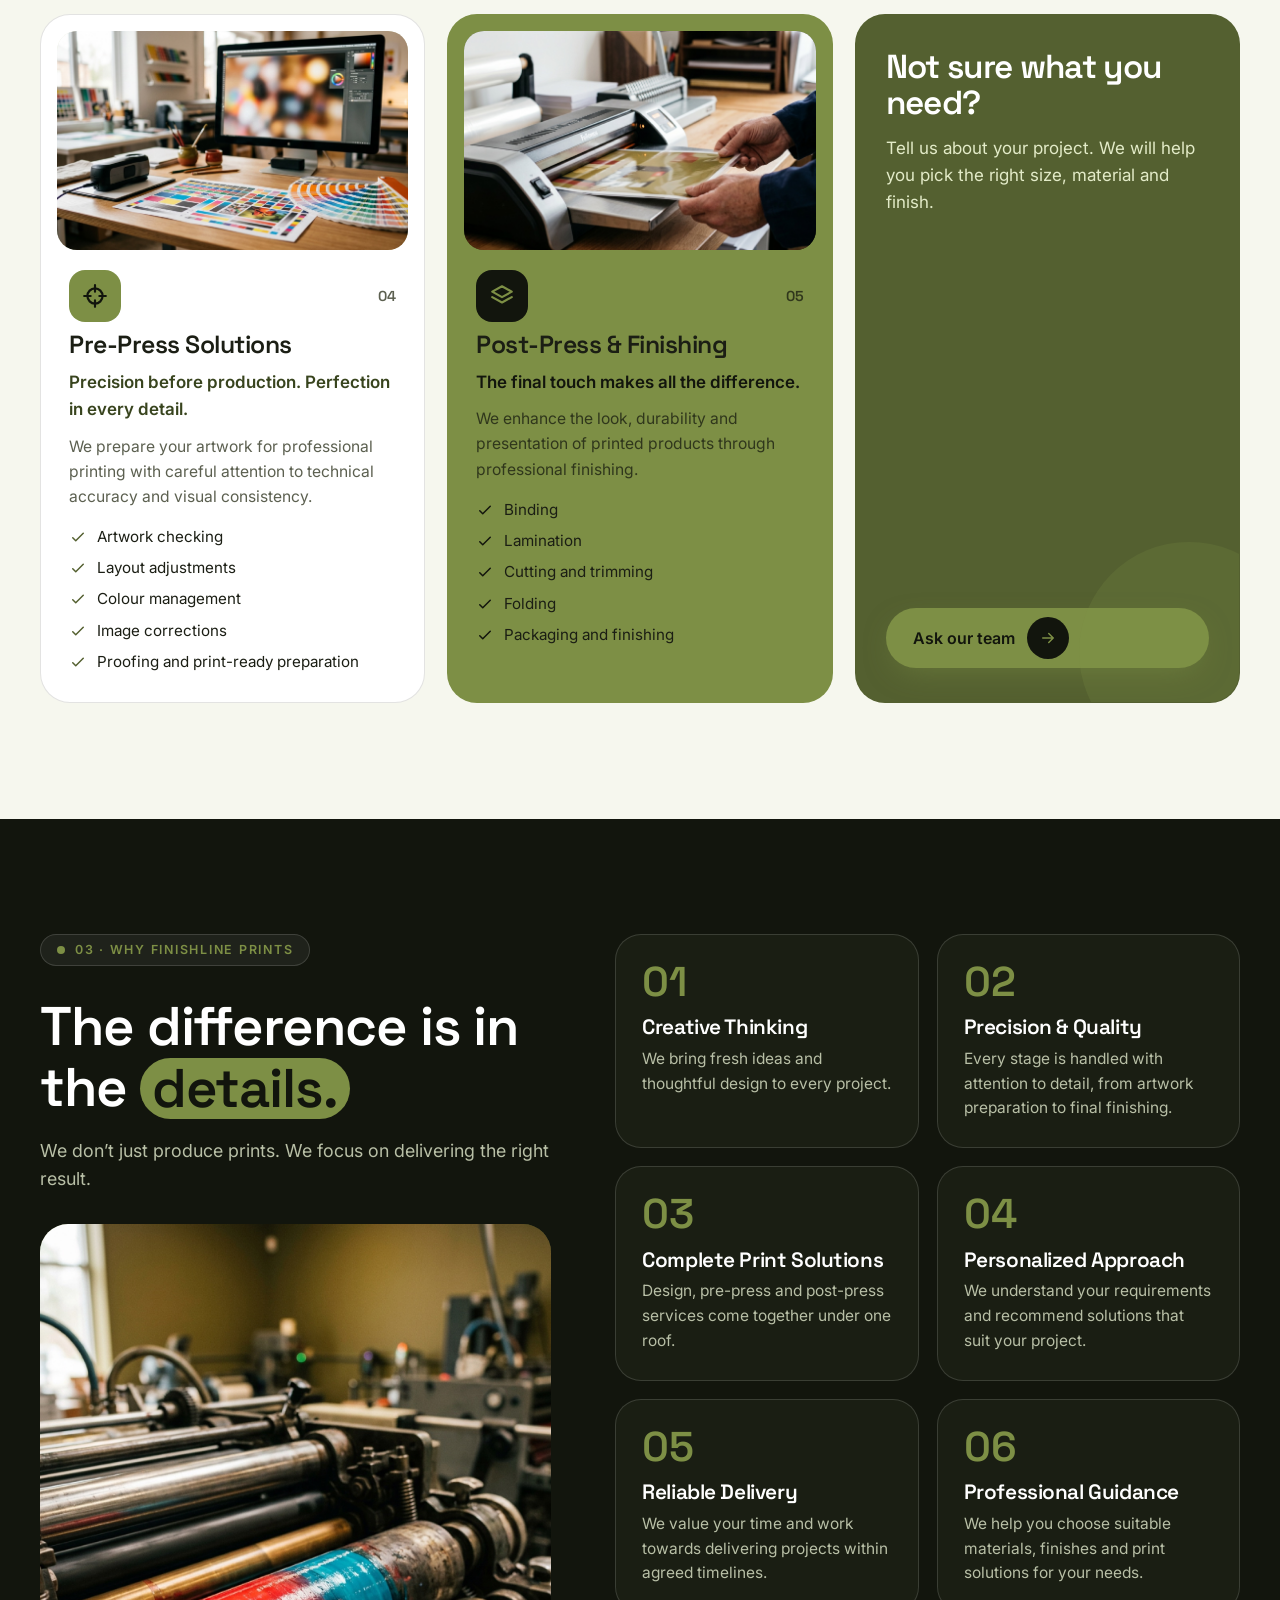
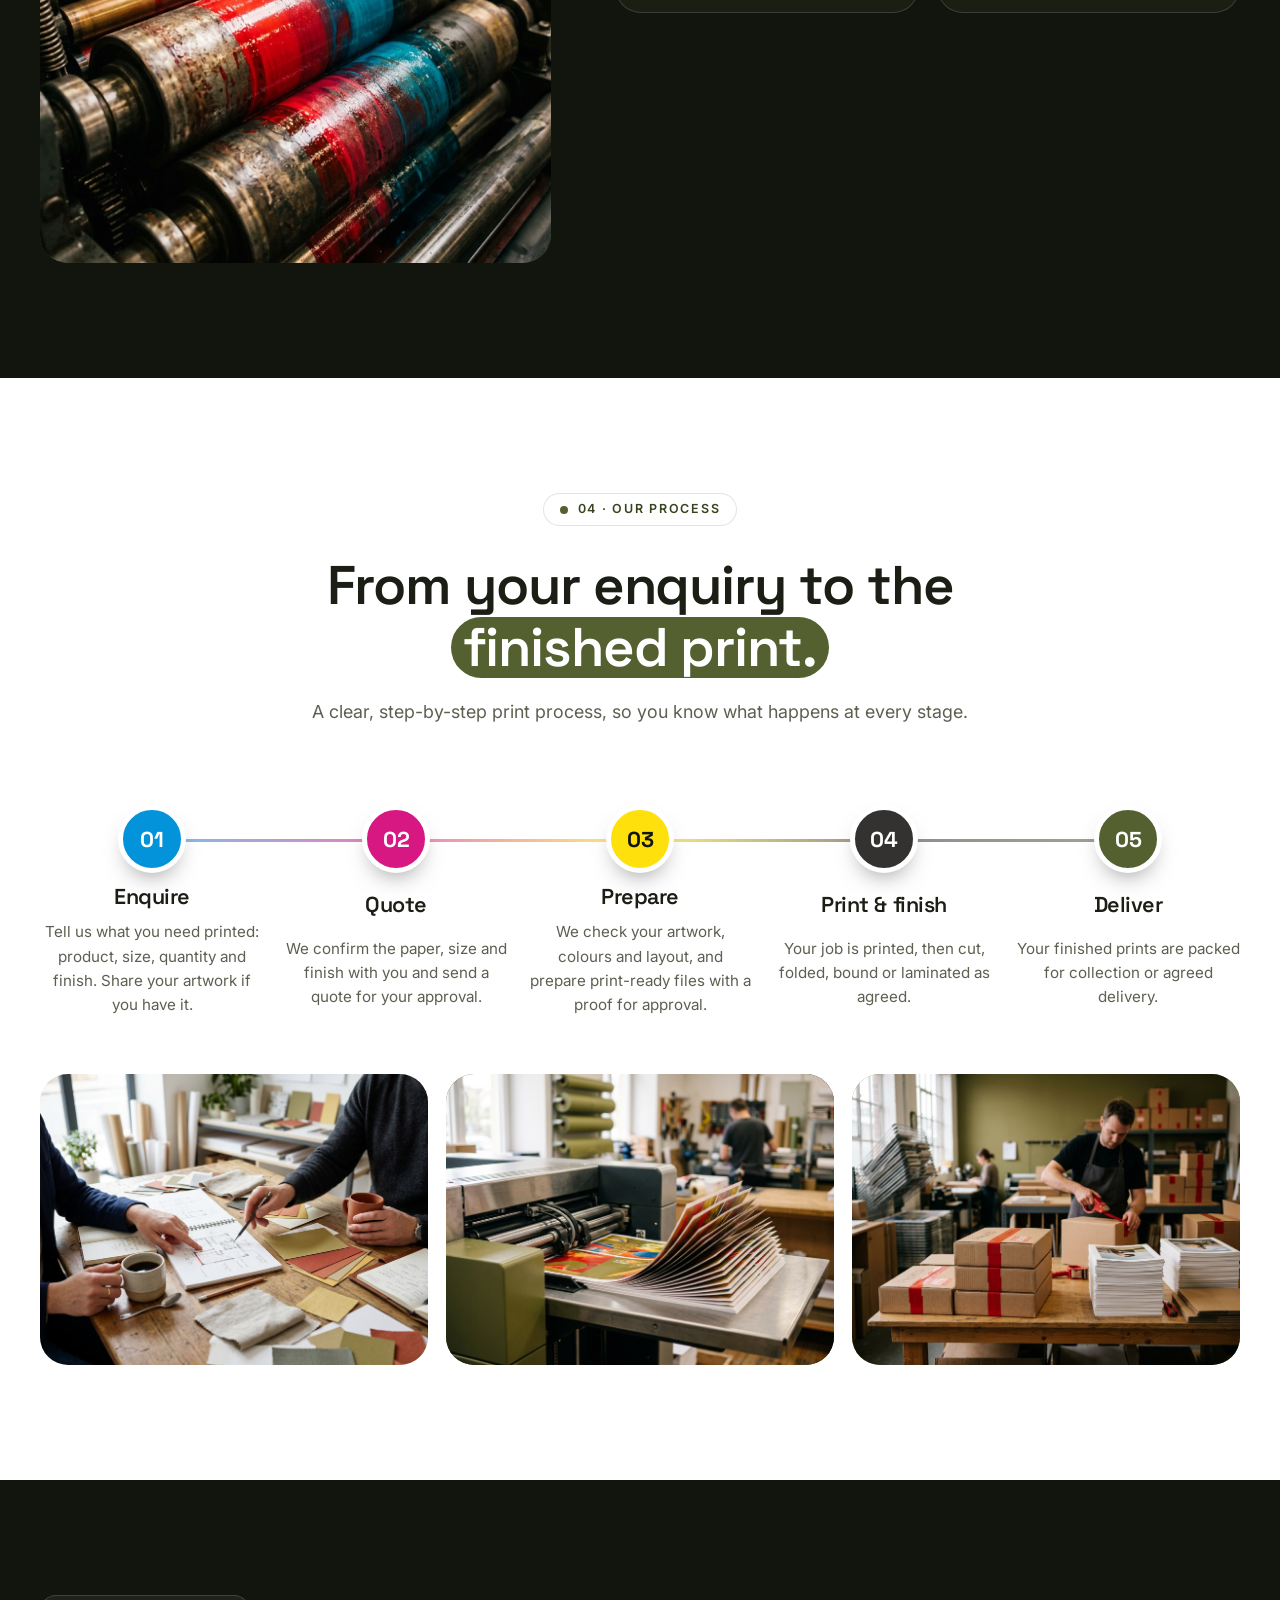
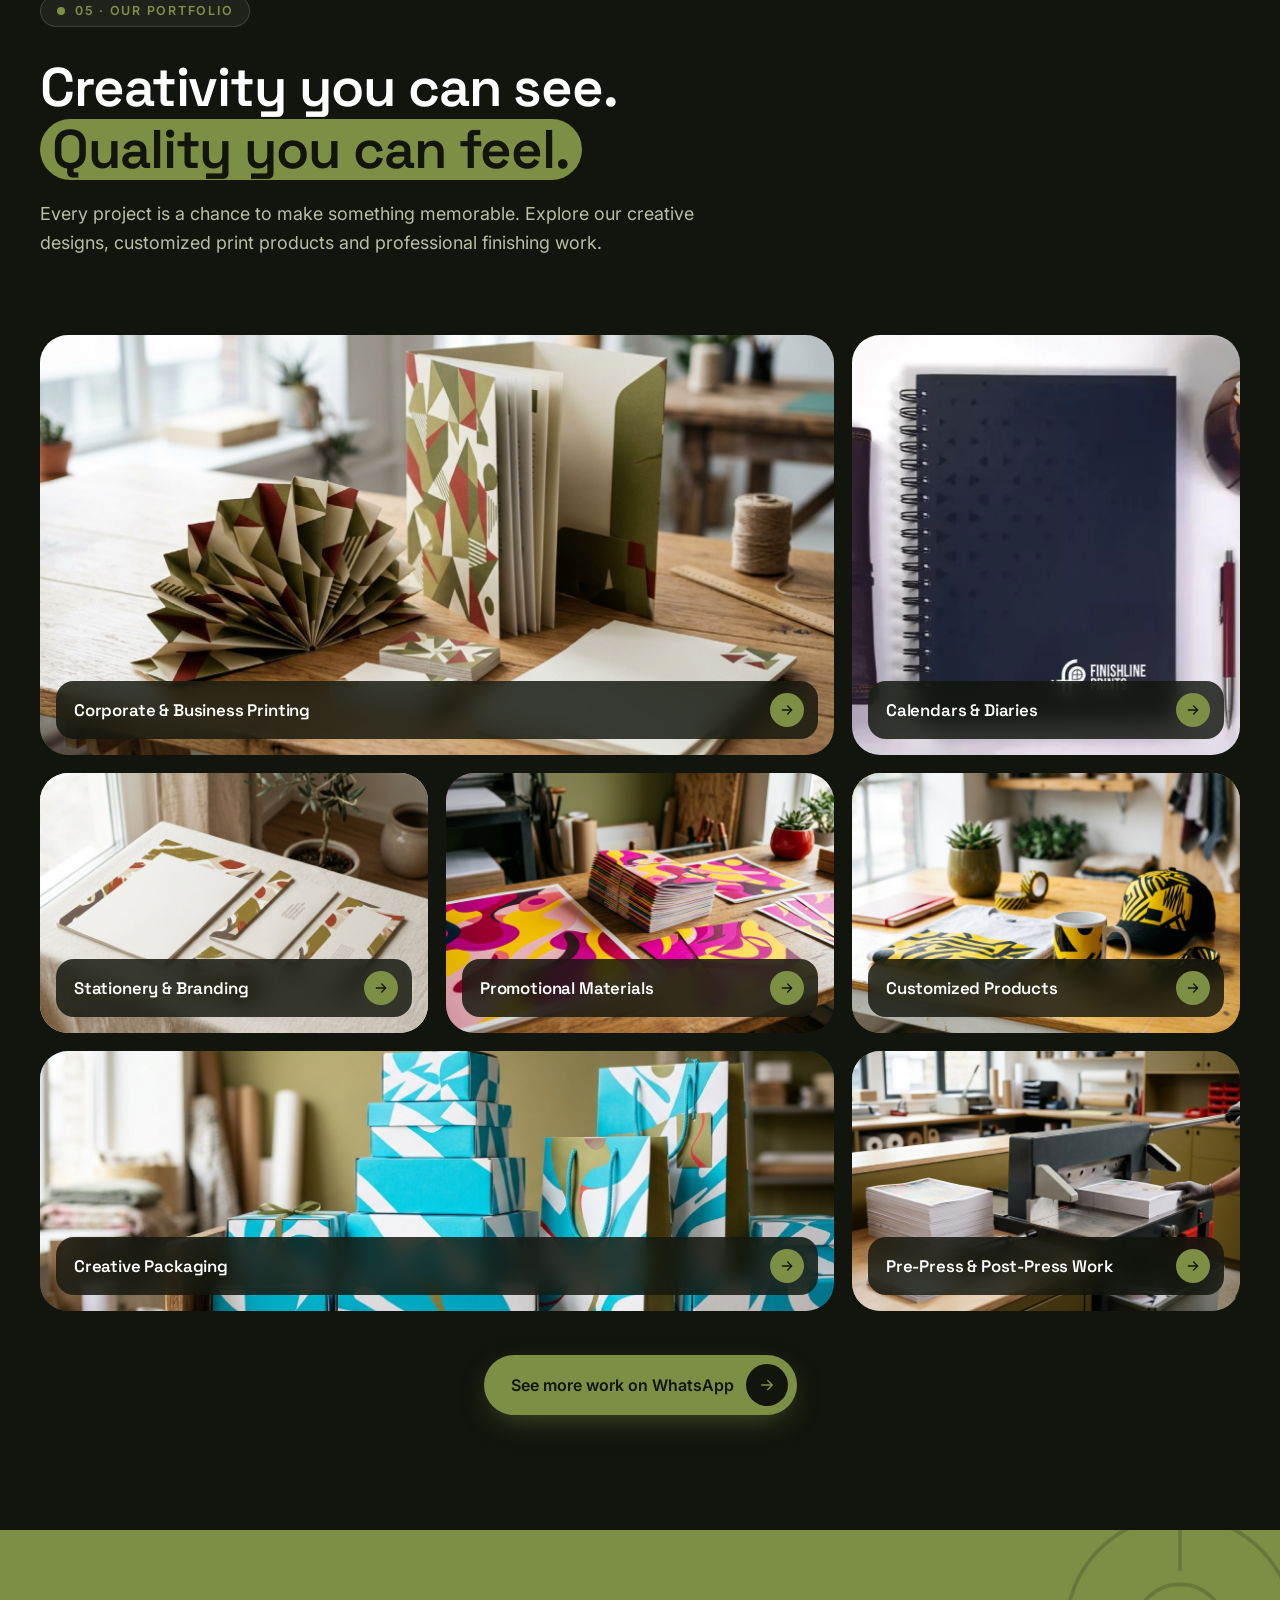
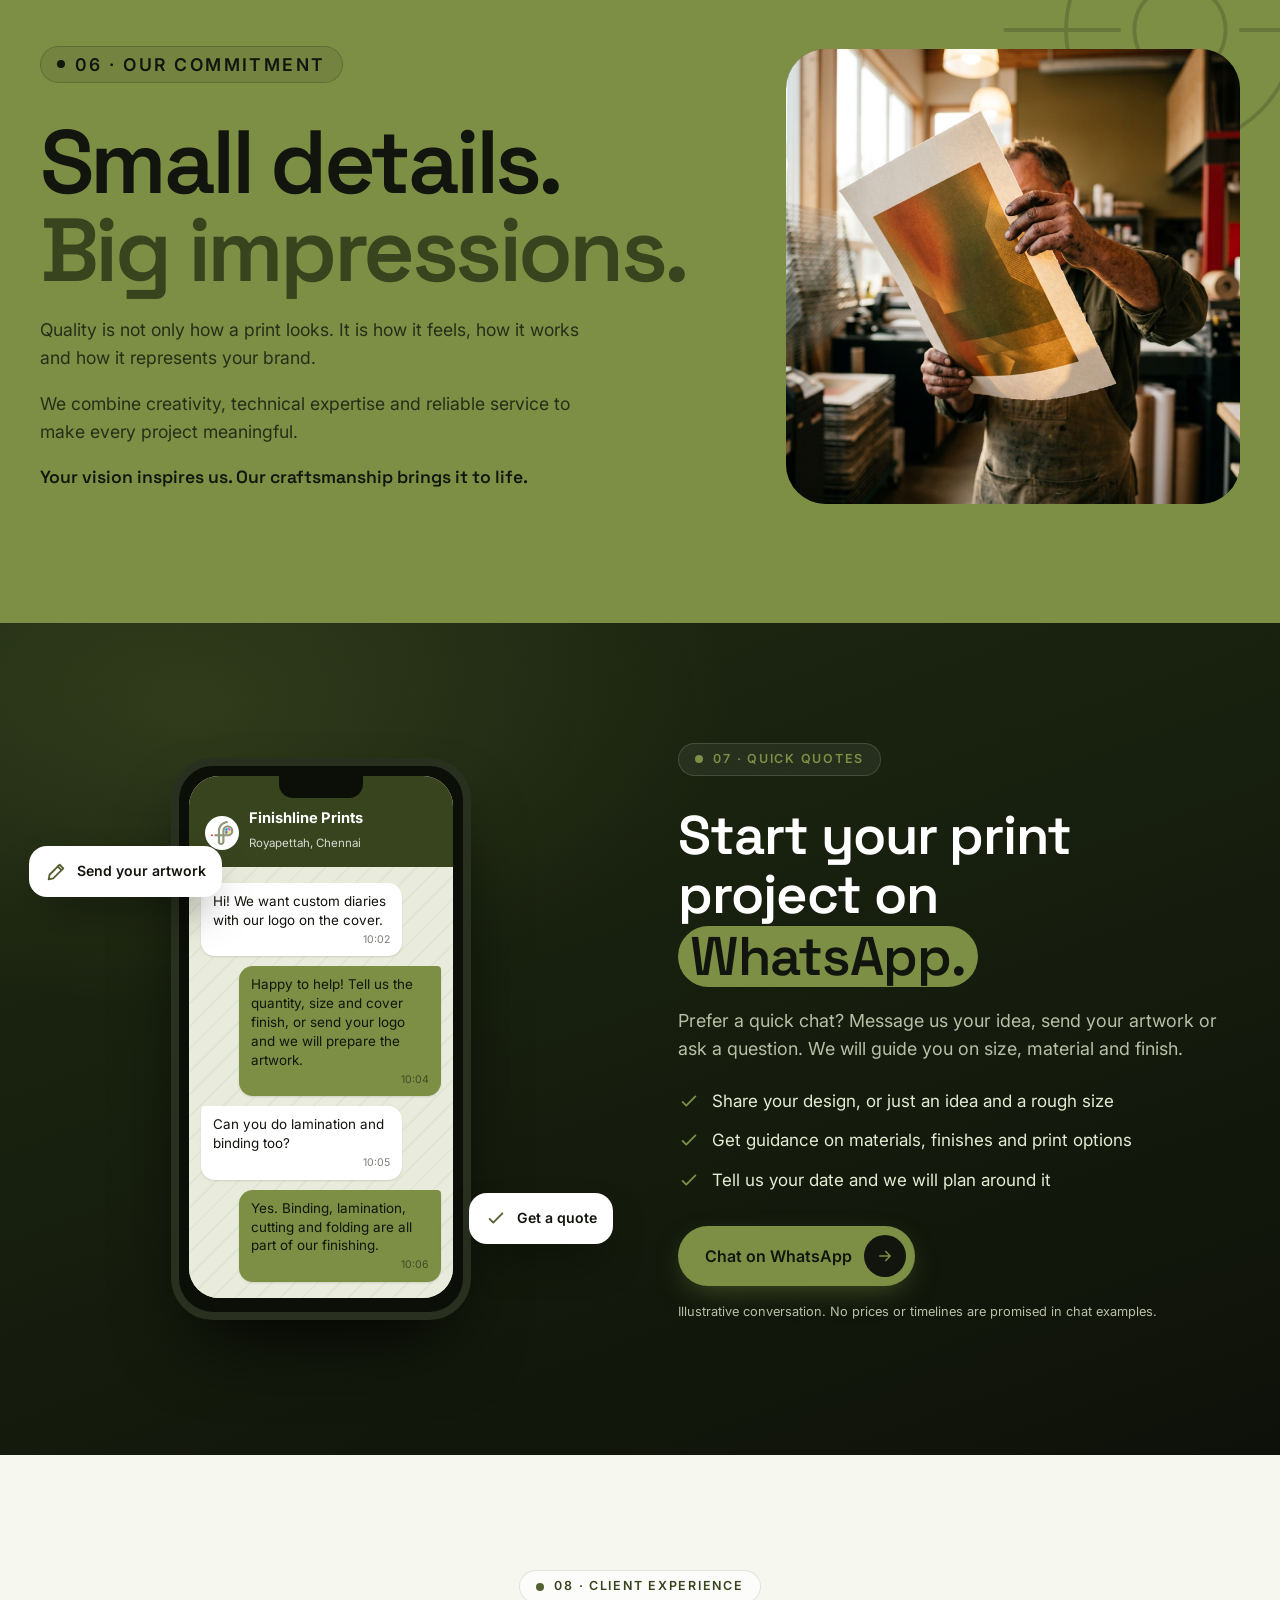
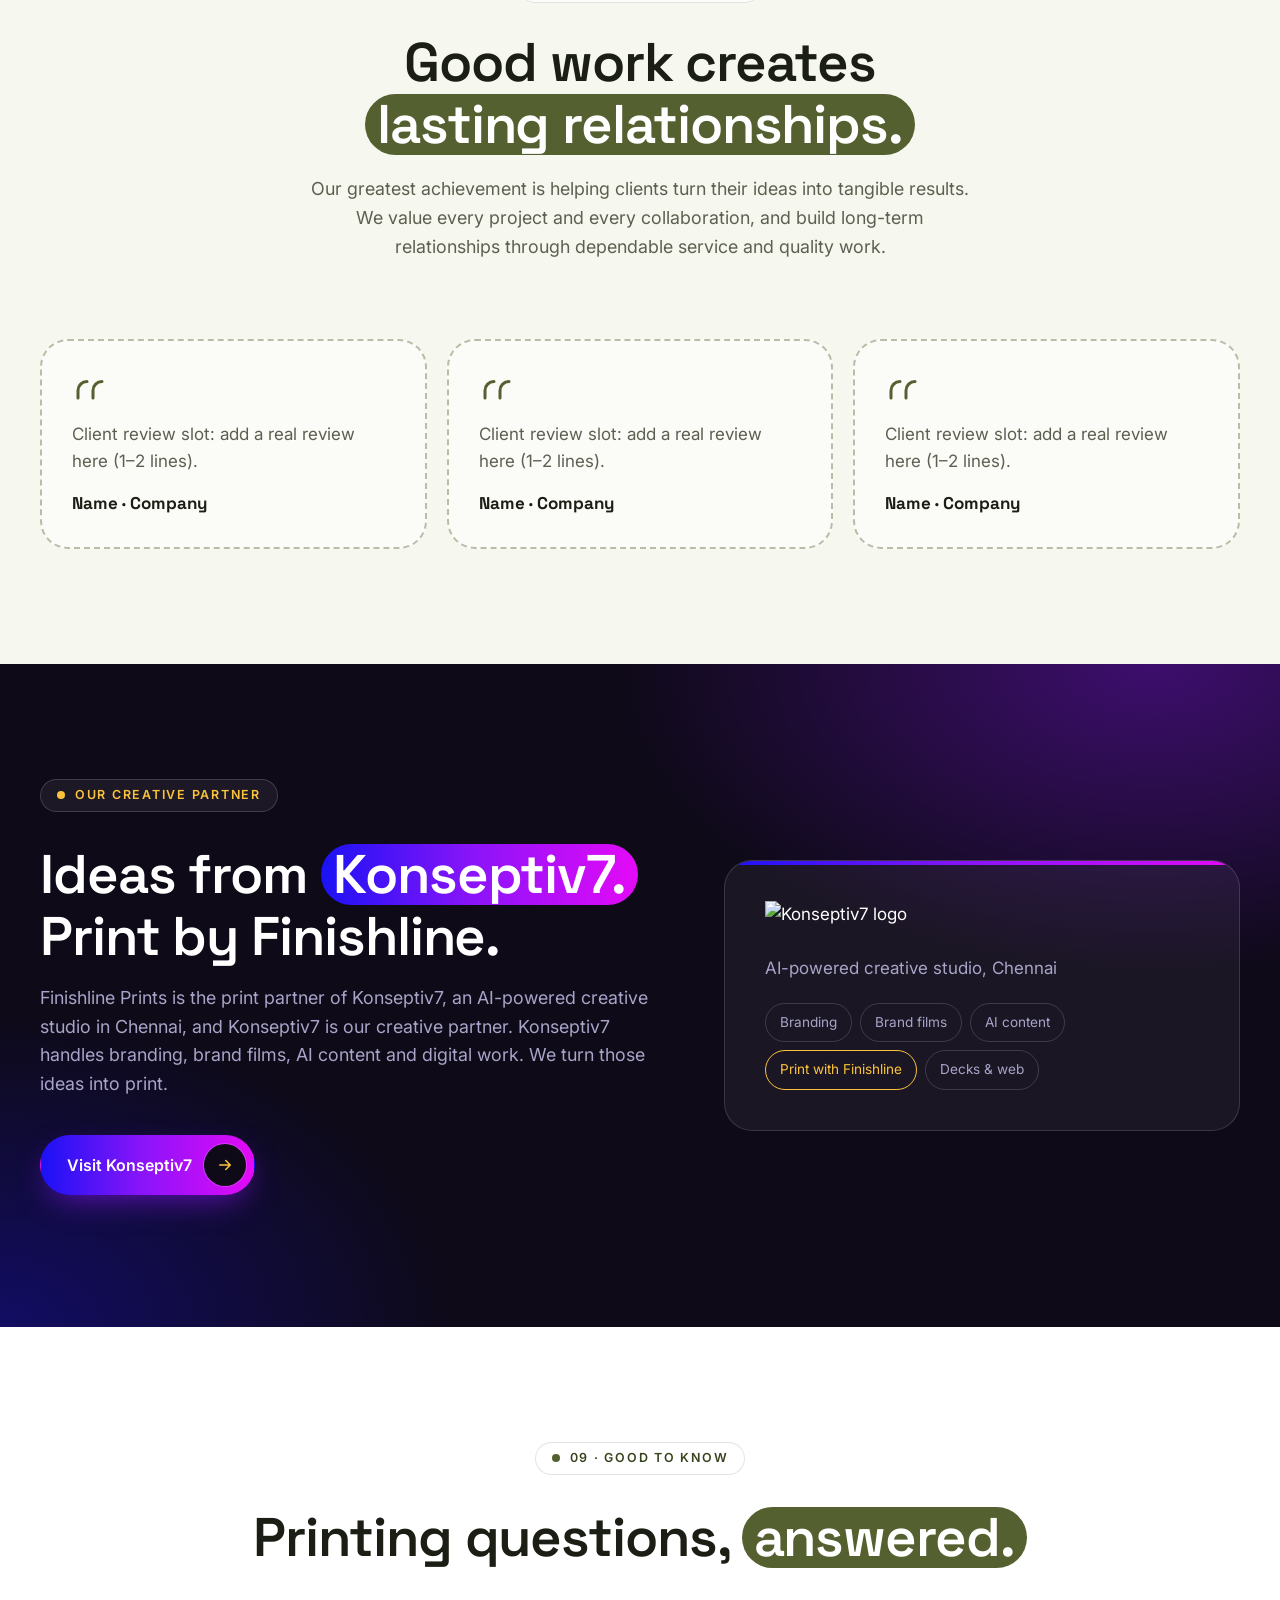
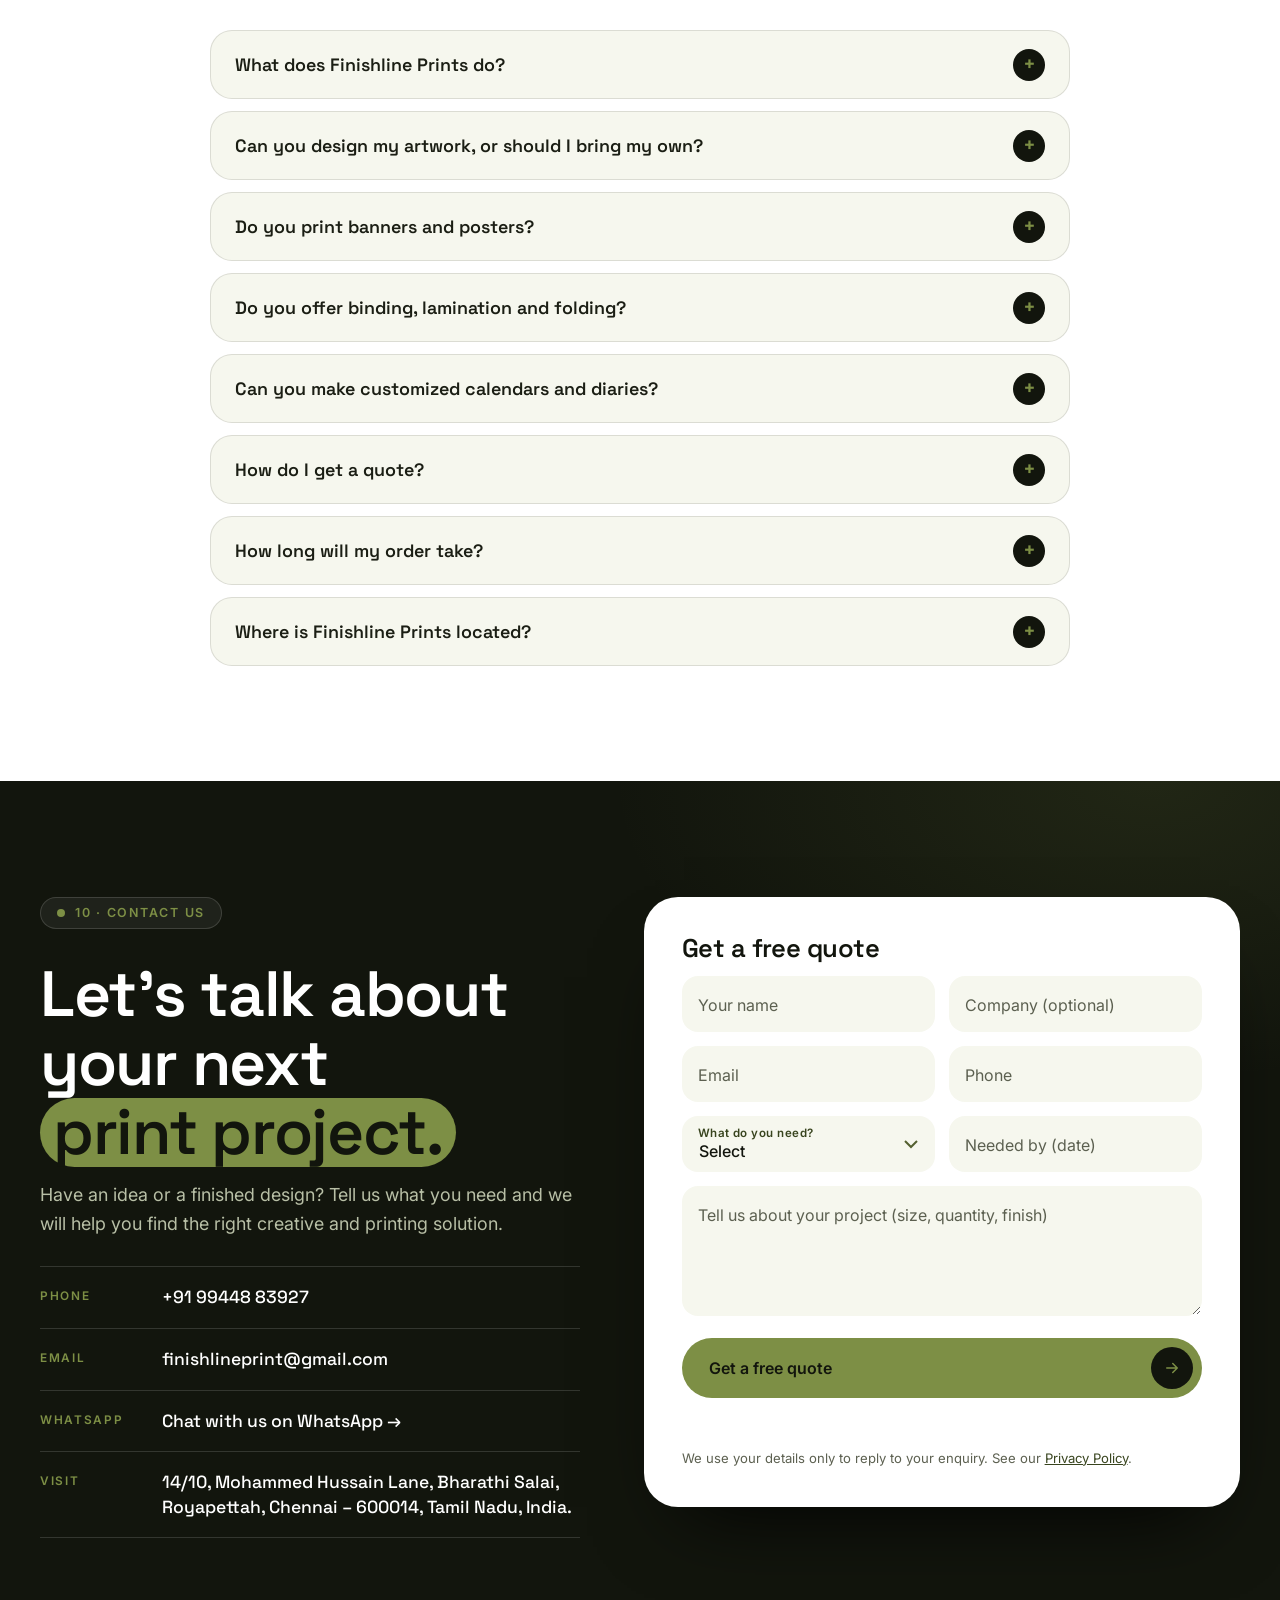
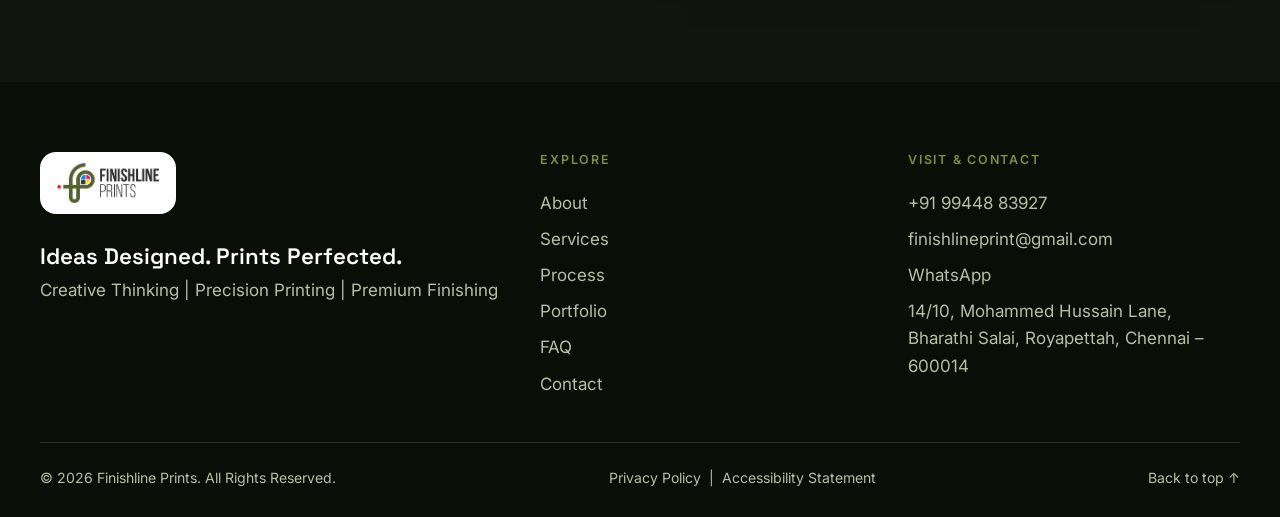
==== commit 6754e665: "Update CSS version and modify partner section Updated version numbers for CSS files and removed part" ====
--- a/index.html
+++ b/index.html
@@ -13,8 +13,8 @@
 <link rel="preconnect" href="https://fonts.googleapis.com">
 <link rel="preconnect" href="https://fonts.gstatic.com" crossorigin>
 <link href="https://fonts.googleapis.com/css2?family=Inter:wght@400;500;600&family=Space+Grotesk:wght@500;600;700&display=swap" rel="stylesheet">
-<link rel="stylesheet" href="assets/css/brand.css?v=7">
-<link rel="stylesheet" href="assets/css/studio.css?v=7">
+<link rel="stylesheet" href="assets/css/brand.css?v=8">
+<link rel="stylesheet" href="assets/css/studio.css?v=8">
 <script>document.documentElement.classList.add('js')</script>
 <script type="application/ld+json">
 {
@@ -370,12 +370,8 @@
 <p class="reveal"><a class="btn btn--k7" href="https://www.konseptiv7.com" target="_blank" rel="noopener">Visit Konseptiv7 <span class="arr"><svg class="ic" aria-hidden="true"><use href="#i-arrow"/></svg></span></a></p>
 </div>
 <div class="partner__card reveal">
-<div class="partner__lockup">
-<span class="partner__chip"><img src="assets/brand/logo.png" alt="Finishline Prints logo" width="144" height="58" loading="lazy"></span>
-<span class="partner__x" aria-hidden="true">×</span>
 <img class="partner__logo" src="https://www.konseptiv7.com/assets/brand/logo-white.svg" alt="Konseptiv7 logo" loading="lazy" width="484" height="56">
-</div>
-<p>Print partner × AI-powered creative studio, Chennai</p>
+<p>AI-powered creative studio, Chennai</p>
 <ul class="partner__tags"><li>Branding</li><li>Brand films</li><li>AI content</li><li class="is-hot">Print with Finishline</li><li>Decks &amp; web</li></ul>
 </div>
 </div>
--- a/assets/css/studio.css
+++ b/assets/css/studio.css
@@ -412,22 +412,17 @@
 .partner .h2 em{background:var(--k7-grad);color:#fff}
 .partner .lead{color:var(--k7-muted)}
 .btn--k7{background:var(--k7-grad);color:#fff;box-shadow:0 12px 32px -10px rgba(139,20,249,.7)}
-.btn--k7 .arr{background:#fff;color:#8b14f9}
+.btn--k7 .arr{background:#0e0a18;color:#fbc33b;box-shadow:0 0 0 1px rgba(255,255,255,.18)}
 .partner__grid{display:grid;grid-template-columns:1.2fr 1fr;gap:clamp(24px,5vw,64px);align-items:center}
 .partner__copy{display:grid;gap:18px;justify-items:start}
 .partner__card{position:relative;background:rgba(255,255,255,.05);border:1px solid rgba(255,255,255,.14);border-radius:28px;padding:clamp(24px,4vw,40px);display:grid;gap:20px;overflow:hidden}
 .partner__card::before{content:"";position:absolute;left:0;right:0;top:0;height:4px;background:var(--k7-grad)}
-.partner__lockup{display:flex;align-items:center;flex-wrap:wrap;gap:16px 18px}
-.partner__chip{background:#fff;border-radius:14px;padding:9px 14px;display:grid;place-items:center}
-.partner__chip img{height:40px;width:auto;display:block}
-.partner__x{font:300 2rem/1 var(--f-display);color:var(--k7-gold)}
-.partner__logo{width:min(210px,100%);height:auto}
+.partner__logo{width:min(300px,100%);height:auto;display:block}
 .partner__card>p{margin:0;color:var(--k7-muted)}
 .partner__tags{display:flex;flex-wrap:wrap;gap:8px;list-style:none;padding:0;margin:0}
 .partner__tags li{padding:8px 14px;border:1px solid rgba(255,255,255,.16);border-radius:999px;font-size:.85rem;color:var(--k7-muted)}
 .partner__tags li.is-hot{border-color:var(--k7-gold);color:var(--k7-gold)}
 @media (max-width:860px){.partner__grid{grid-template-columns:1fr}}
-@media (max-width:560px){.partner__lockup{flex-direction:column;align-items:flex-start;gap:6px}.partner__x{font-size:1.5rem}}
 
 /* Hide the Netlify branding badge (owner's request; harmless if the badge is also switched off in Netlify settings) */
 #nl-badge-frame{display:none!important}
